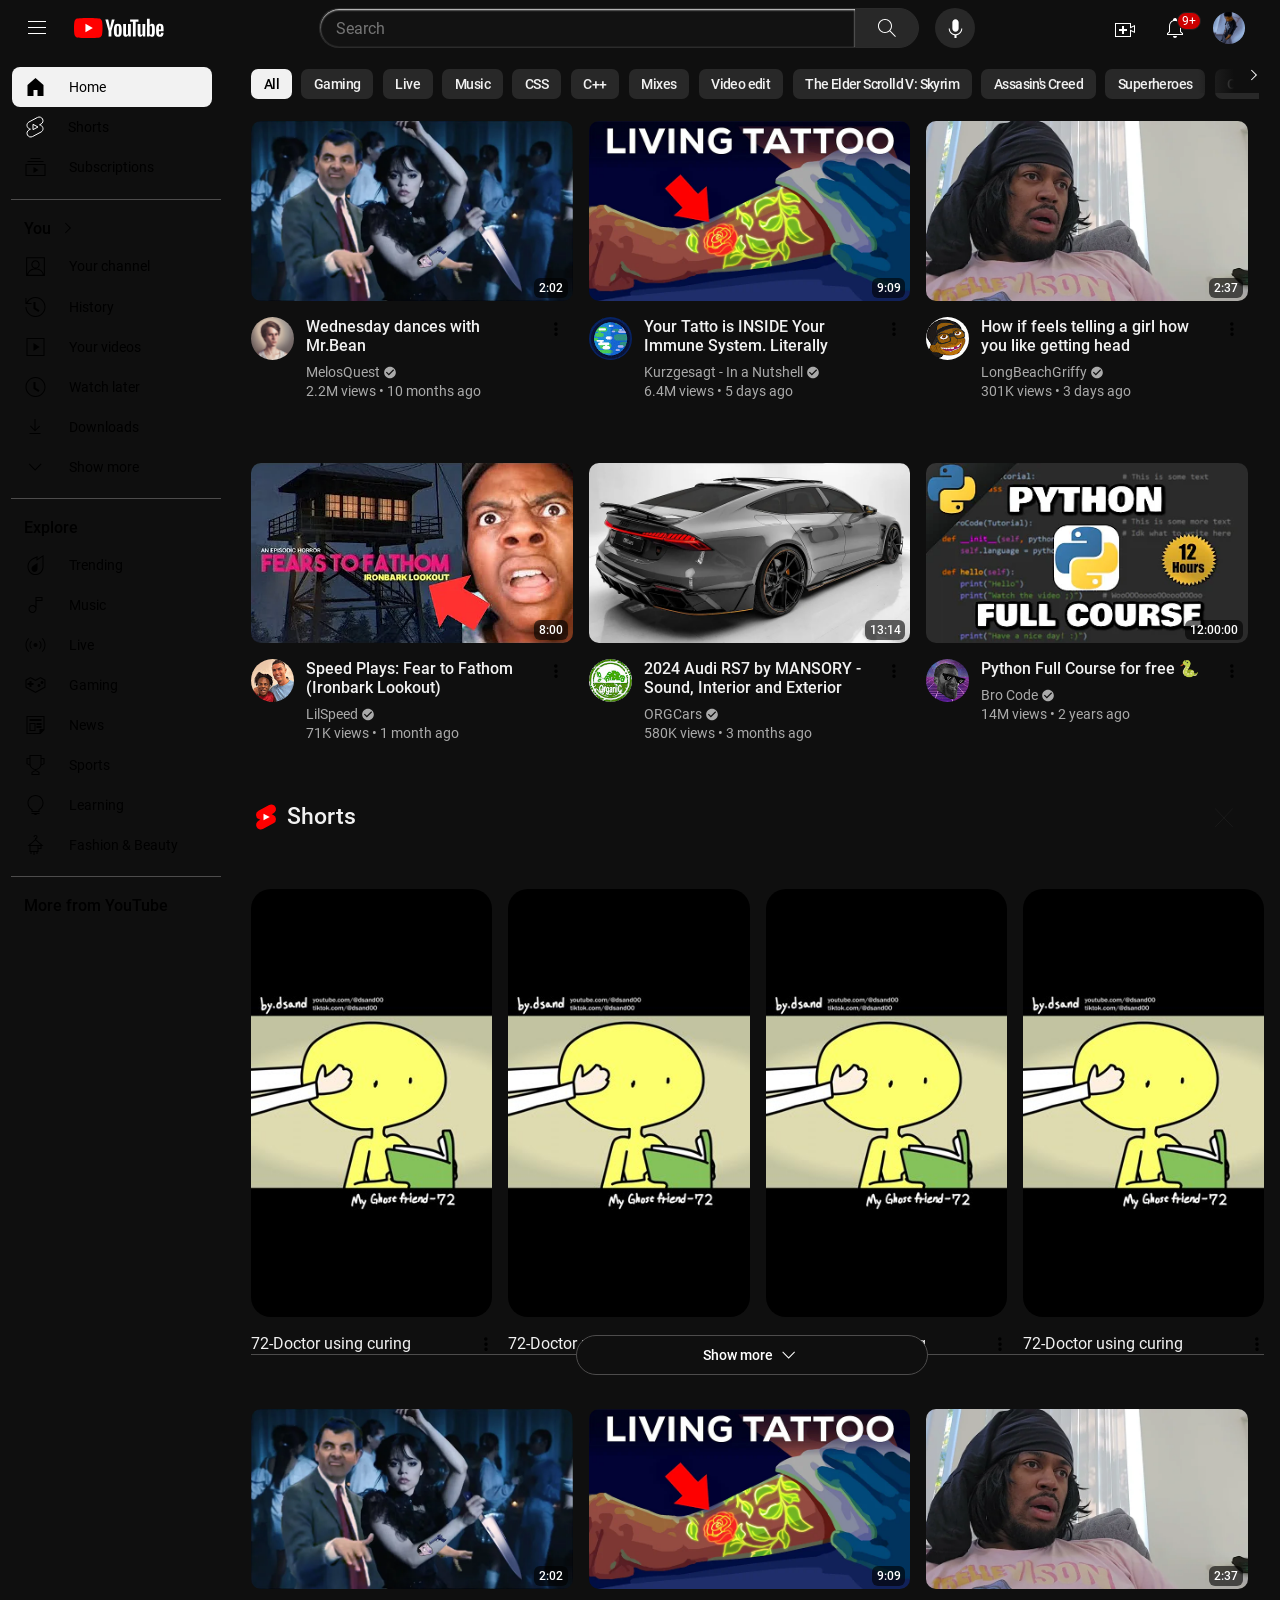
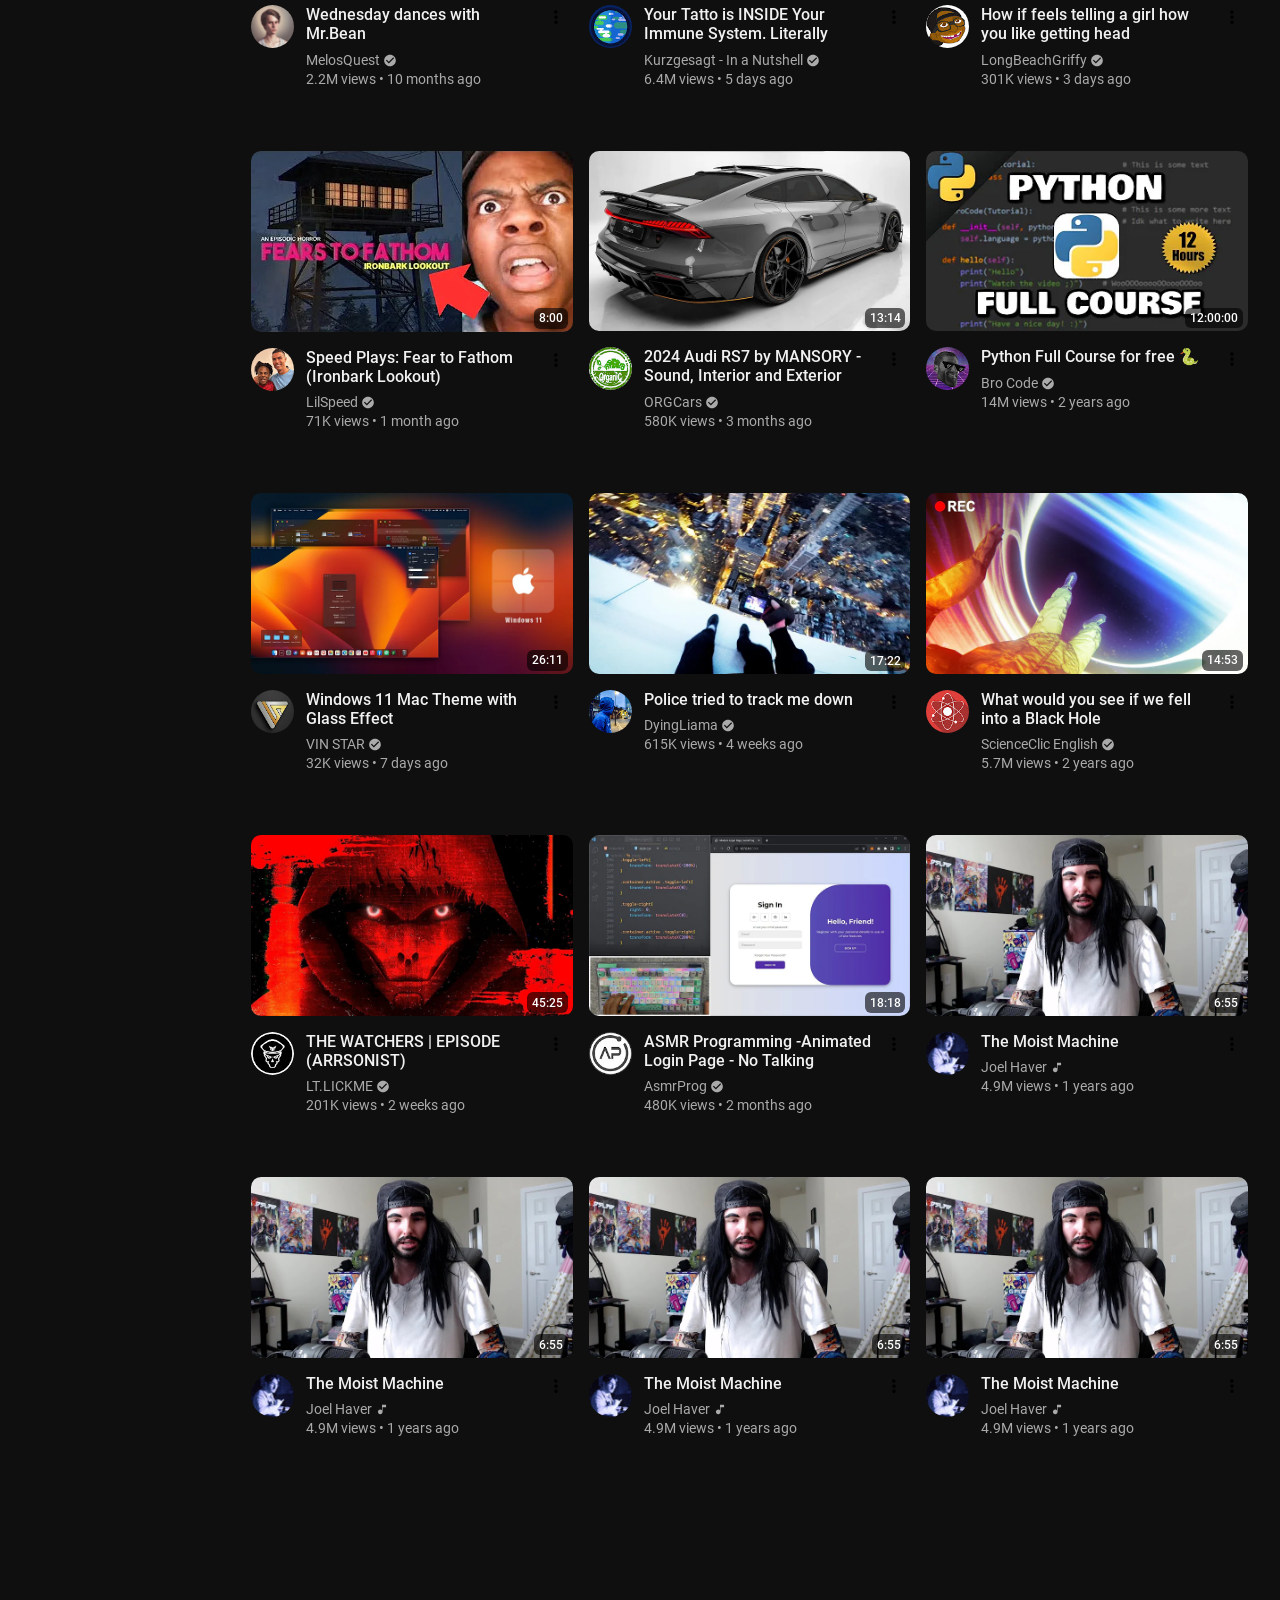
==== index.html @ 6d9edf87 "final commit" ====
<!DOCTYPE html>
<html lang="en">

<head>
    <meta charset="UTF-8">
    <link rel="shortcut icon" type="x-con" href="/images/favicon.ico">
    <meta name="viewport" content="width=device-width, initial-scale=1.0">
    <title>YouTube</title>
    <link rel="stylesheet" href="main.css">
    <link rel="stylesheet" href="https://cdnjs.cloudflare.com/ajax/libs/font-awesome/6.5.1/css/all.min.css"
        integrity="sha512-DTOQO9RWCH3ppGqcWaEA1BIZOC6xxalwEsw9c2QQeAIftl+Vegovlnee1c9QX4TctnWMn13TZye+giMm8e2LwA=="
        crossorigin="anonymous" referrerpolicy="no-referrer" />
</head>

<body>
  <div class="linee"></div>
    <main class="sticky">
        <nav>
            <div class="left">
                <div class="menu-bars" onclick="change();">
                    <svg xmlns="http://www.w3.org/2000/svg" height="24" viewBox="0 0 24 24" width="24" focusable="false"
                        style="pointer-events: none; display: block; width: 30px; ">
                        <path d="M21 6H3V5h18v1zm0 5H3v1h18v-1zm0 6H3v1h18v-1z"></path>
                    </svg>
                </div>
                <div class="logo" title="YouTube Home">
                    <svg xmlns="http://www.w3.org/2000/svg" class="external-icon" viewBox="0 0 90 20" focusable="false"
                        style="pointer-events: none; display: block; width: 90px; cursor: pointer;">
                        <svg viewBox="0 0 90 20" preserveAspectRatio="xMidYMid meet" xmlns="http://www.w3.org/2000/svg">
                            <g>
                                <path
                                    d="M27.9727 3.12324C27.6435 1.89323 26.6768 0.926623 25.4468 0.597366C23.2197 2.24288e-07 14.285 0 14.285 0C14.285 0 5.35042 2.24288e-07 3.12323 0.597366C1.89323 0.926623 0.926623 1.89323 0.597366 3.12324C2.24288e-07 5.35042 0 10 0 10C0 10 2.24288e-07 14.6496 0.597366 16.8768C0.926623 18.1068 1.89323 19.0734 3.12323 19.4026C5.35042 20 14.285 20 14.285 20C14.285 20 23.2197 20 25.4468 19.4026C26.6768 19.0734 27.6435 18.1068 27.9727 16.8768C28.5701 14.6496 28.5701 10 28.5701 10C28.5701 10 28.5677 5.35042 27.9727 3.12324Z"
                                    fill="#FF0000"></path>
                                <path d="M11.4253 14.2854L18.8477 10.0004L11.4253 5.71533V14.2854Z" fill="white"></path>
                            </g>
                            <g>
                                <g>
                                    <path
                                        d="M34.6024 13.0036L31.3945 1.41846H34.1932L35.3174 6.6701C35.6043 7.96361 35.8136 9.06662 35.95 9.97913H36.0323C36.1264 9.32532 36.3381 8.22937 36.665 6.68892L37.8291 1.41846H40.6278L37.3799 13.0036V18.561H34.6001V13.0036H34.6024Z">
                                    </path>
                                    <path
                                        d="M41.4697 18.1937C40.9053 17.8127 40.5031 17.22 40.2632 16.4157C40.0257 15.6114 39.9058 14.5437 39.9058 13.2078V11.3898C39.9058 10.0422 40.0422 8.95805 40.315 8.14196C40.5878 7.32588 41.0135 6.72851 41.592 6.35457C42.1706 5.98063 42.9302 5.79248 43.871 5.79248C44.7976 5.79248 45.5384 5.98298 46.0981 6.36398C46.6555 6.74497 47.0647 7.34234 47.3234 8.15137C47.5821 8.96275 47.7115 10.0422 47.7115 11.3898V13.2078C47.7115 14.5437 47.5845 15.6161 47.3329 16.4251C47.0812 17.2365 46.672 17.8292 46.1075 18.2031C45.5431 18.5771 44.7764 18.7652 43.8098 18.7652C42.8126 18.7675 42.0342 18.5747 41.4697 18.1937ZM44.6353 16.2323C44.7905 15.8231 44.8705 15.1575 44.8705 14.2309V10.3292C44.8705 9.43077 44.7929 8.77225 44.6353 8.35833C44.4777 7.94206 44.2026 7.7351 43.8074 7.7351C43.4265 7.7351 43.156 7.94206 43.0008 8.35833C42.8432 8.77461 42.7656 9.43077 42.7656 10.3292V14.2309C42.7656 15.1575 42.8408 15.8254 42.9914 16.2323C43.1419 16.6415 43.4123 16.8461 43.8074 16.8461C44.2026 16.8461 44.4777 16.6415 44.6353 16.2323Z">
                                    </path>
                                    <path
                                        d="M56.8154 18.5634H54.6094L54.3648 17.03H54.3037C53.7039 18.1871 52.8055 18.7656 51.6061 18.7656C50.7759 18.7656 50.1621 18.4928 49.767 17.9496C49.3719 17.4039 49.1743 16.5526 49.1743 15.3955V6.03751H51.9942V15.2308C51.9942 15.7906 52.0553 16.188 52.1776 16.4256C52.2999 16.6631 52.5045 16.783 52.7914 16.783C53.036 16.783 53.2712 16.7078 53.497 16.5573C53.7228 16.4067 53.8874 16.2162 53.9979 15.9858V6.03516H56.8154V18.5634Z">
                                    </path>
                                    <path
                                        d="M64.4755 3.68758H61.6768V18.5629H58.9181V3.68758H56.1194V1.42041H64.4755V3.68758Z">
                                    </path>
                                    <path
                                        d="M71.2768 18.5634H69.0708L68.8262 17.03H68.7651C68.1654 18.1871 67.267 18.7656 66.0675 18.7656C65.2373 18.7656 64.6235 18.4928 64.2284 17.9496C63.8333 17.4039 63.6357 16.5526 63.6357 15.3955V6.03751H66.4556V15.2308C66.4556 15.7906 66.5167 16.188 66.639 16.4256C66.7613 16.6631 66.9659 16.783 67.2529 16.783C67.4974 16.783 67.7326 16.7078 67.9584 16.5573C68.1842 16.4067 68.3488 16.2162 68.4593 15.9858V6.03516H71.2768V18.5634Z">
                                    </path>
                                    <path
                                        d="M80.609 8.0387C80.4373 7.24849 80.1621 6.67699 79.7812 6.32186C79.4002 5.96674 78.8757 5.79035 78.2078 5.79035C77.6904 5.79035 77.2059 5.93616 76.7567 6.23014C76.3075 6.52412 75.9594 6.90747 75.7148 7.38489H75.6937V0.785645H72.9773V18.5608H75.3056L75.5925 17.3755H75.6537C75.8724 17.7988 76.1993 18.1304 76.6344 18.3774C77.0695 18.622 77.554 18.7443 78.0855 18.7443C79.038 18.7443 79.7412 18.3045 80.1904 17.4272C80.6396 16.5476 80.8653 15.1765 80.8653 13.3092V11.3266C80.8653 9.92722 80.7783 8.82892 80.609 8.0387ZM78.0243 13.1492C78.0243 14.0617 77.9867 14.7767 77.9114 15.2941C77.8362 15.8115 77.7115 16.1808 77.5328 16.3971C77.3564 16.6158 77.1165 16.724 76.8178 16.724C76.585 16.724 76.371 16.6699 76.1734 16.5594C75.9759 16.4512 75.816 16.2866 75.6937 16.0702V8.96062C75.7877 8.6196 75.9524 8.34209 76.1852 8.12337C76.4157 7.90465 76.6697 7.79646 76.9401 7.79646C77.2271 7.79646 77.4481 7.90935 77.6034 8.13278C77.7609 8.35855 77.8691 8.73485 77.9303 9.26636C77.9914 9.79787 78.022 10.5528 78.022 11.5335V13.1492H78.0243Z">
                                    </path>
                                    <path
                                        d="M84.8657 13.8712C84.8657 14.6755 84.8892 15.2776 84.9363 15.6798C84.9833 16.0819 85.0821 16.3736 85.2326 16.5594C85.3831 16.7428 85.6136 16.8345 85.9264 16.8345C86.3474 16.8345 86.639 16.6699 86.7942 16.343C86.9518 16.0161 87.0365 15.4705 87.0506 14.7085L89.4824 14.8519C89.4965 14.9601 89.5035 15.1106 89.5035 15.3011C89.5035 16.4582 89.186 17.3237 88.5534 17.8952C87.9208 18.4667 87.0247 18.7536 85.8676 18.7536C84.4777 18.7536 83.504 18.3185 82.9466 17.446C82.3869 16.5735 82.1094 15.2259 82.1094 13.4008V11.2136C82.1094 9.33452 82.3987 7.96105 82.9772 7.09558C83.5558 6.2301 84.5459 5.79736 85.9499 5.79736C86.9165 5.79736 87.6597 5.97375 88.1771 6.32888C88.6945 6.684 89.059 7.23433 89.2707 7.98457C89.4824 8.7348 89.5882 9.76961 89.5882 11.0913V13.2362H84.8657V13.8712ZM85.2232 7.96811C85.0797 8.14449 84.9857 8.43377 84.9363 8.83593C84.8892 9.2381 84.8657 9.84722 84.8657 10.6657V11.5641H86.9283V10.6657C86.9283 9.86133 86.9001 9.25221 86.846 8.83593C86.7919 8.41966 86.6931 8.12803 86.5496 7.95635C86.4062 7.78702 86.1851 7.7 85.8864 7.7C85.5854 7.70235 85.3643 7.79172 85.2232 7.96811Z">
                                    </path>
                                </g>
                            </g>
                        </svg>
                    </svg>
                </div>
            </div>
            <div class="middle">
                <div class="search-container">
                    <button class="x-button x-button-two" onclick="erase();">&times;</button>
                    <input class="search-input" type="text" placeholder="Search" onkeyup="check();">
                    <div class="pop-svg">
                        <svg xmlns="http://www.w3.org/2000/svg" enable-background="new 0 0 24 24" height="24"
                            viewBox="0 0 24 24" width="24" focusable="false"
                            style="pointer-events: none; display: block; width: 20px; ">
                            <path
                                d="m20.87 20.17-5.59-5.59C16.35 13.35 17 11.75 17 10c0-3.87-3.13-7-7-7s-7 3.13-7 7 3.13 7 7 7c1.75 0 3.35-.65 4.58-1.71l5.59 5.59.7-.71zM10 16c-3.31 0-6-2.69-6-6s2.69-6 6-6 6 2.69 6 6-2.69 6-6 6z">
                            </path>
                        </svg>
                    </div>

                    <div class="search-icon">
                        <svg xmlns="http://www.w3.org/2000/svg" enable-background="new 0 0 24 24" height="24"
                            viewBox="0 0 24 24" width="24" focusable="false"
                            style="pointer-events: none; display: block; width: 30px; ">
                            <path
                                d="m20.87 20.17-5.59-5.59C16.35 13.35 17 11.75 17 10c0-3.87-3.13-7-7-7s-7 3.13-7 7 3.13 7 7 7c1.75 0 3.35-.65 4.58-1.71l5.59 5.59.7-.71zM10 16c-3.31 0-6-2.69-6-6s2.69-6 6-6 6 2.69 6 6-2.69 6-6 6z">
                            </path>
                        </svg>
                        <span>Search</span>
                    </div>
                </div>
                <div class="mic">
                    <svg xmlns="http://www.w3.org/2000/svg" viewBox="0 0 24 24" focusable="false"
                        style="pointer-events: none; display: block; width: 25px; ">
                        <path
                            d="M12 3c-1.66 0-3 1.37-3 3.07v5.86c0 1.7 1.34 3.07 3 3.07s3-1.37 3-3.07V6.07C15 4.37 13.66 3 12 3zm6.5 9h-1c0 3.03-2.47 5.5-5.5 5.5S6.5 15.03 6.5 12h-1c0 3.24 2.39 5.93 5.5 6.41V21h2v-2.59c3.11-.48 5.5-3.17 5.5-6.41z">
                        </path>
                    </svg>
                    <span>Search with your voice</span>
                </div>
            </div>
            <div class="right">
                <a class="right" href="#0">
                    <div class="camera" onclick="fillChange();">
                        <svg class="camera-svg" xmlns="http://www.w3.org/2000/svg" height="24"
                            style="pointer-events: none;  width: 30px; " viewBox="0 0 24 24" width="24"
                            focusable="false">
                            <path
                                d="M14 13h-3v3H9v-3H6v-2h3V8h2v3h3v2zm3-7H3v12h14v-6.39l4 1.83V8.56l-4 1.83V6m1-1v3.83L22 7v8l-4-1.83V19H2V5h16z">
                            </path>
                        </svg>
                        <div onclick="fillChange();" class="camera-two" style="  position: relative; margin-top: -1px;

                         fill: blue;"><svg xmlns="http://www.w3.org/2000/svg" viewBox="0 0 24 24" focusable="false"
                                style="pointer-events: none; display: block; width: 24px; transform: translateY(1px) translateX(1px);">
                                <path d="M18,8.83V5H2v14h16v-5.83L22,15V7L18,8.83z M14,13h-3v3H9v-3H6v-2h3V8h2v3h3V13z">
                                </path>
                            </svg>
                        </div>
                        <!-- TEMPORARY CAMERA STYLES -->
                        <div class="upload">
                            <div class="fs">
                                <div class="video-icon"><svg xmlns="http://www.w3.org/2000/svg"
                                        enable-background="new 0 0 24 24" height="24" viewBox="0 0 24 24" width="24"
                                        focusable="false"
                                        style="pointer-events: none; display: block; width: 100%; height: 100%;">
                                        <path d="m10 8 6 4-6 4V8zm11-5v18H3V3h18zm-1 1H4v16h16V4z"></path>
                                    </svg></div>
                                <p>Upload video</p>
                            </div>
                            <div class="fs">
                                <div class="video-icon"><svg xmlns="http://www.w3.org/2000/svg"
                                        enable-background="new 0 0 24 24" height="24" viewBox="0 0 24 24" width="24"
                                        focusable="false"
                                        style="pointer-events: none; display: block; width: 100%; height: 100%;">
                                        <g>
                                            <path
                                                d="M14 12c0 1.1-.9 2-2 2s-2-.9-2-2 .9-2 2-2 2 .9 2 2zM8.48 8.45l-.71-.7C6.68 8.83 6 10.34 6 12s.68 3.17 1.77 4.25l.71-.71C7.57 14.64 7 13.39 7 12s.57-2.64 1.48-3.55zm7.75-.7-.71.71c.91.9 1.48 2.15 1.48 3.54s-.57 2.64-1.48 3.55l.71.71C17.32 15.17 18 13.66 18 12s-.68-3.17-1.77-4.25zM5.65 5.63l-.7-.71C3.13 6.73 2 9.24 2 12s1.13 5.27 2.95 7.08l.71-.71C4.02 16.74 3 14.49 3 12s1.02-4.74 2.65-6.37zm13.4-.71-.71.71C19.98 7.26 21 9.51 21 12s-1.02 4.74-2.65 6.37l.71.71C20.87 17.27 22 14.76 22 12s-1.13-5.27-2.95-7.08z">
                                            </path>
                                        </g>
                                    </svg></div>
                                <p>Go live</p>
                            </div>
                        </div>
                        <!-- END -->
                        <span>Create</span>
                    </div>
                </a>
                <div class="notifications">
                    <svg xmlns="http://www.w3.org/2000/svg" enable-background="new 0 0 24 24" height="24"
                        viewBox="0 0 24 24" width="24" focusable="false"
                        style="pointer-events: none; display: block; width: 30px;">
                        <path
                            d="M10 20h4c0 1.1-.9 2-2 2s-2-.9-2-2zm10-2.65V19H4v-1.65l2-1.88v-5.15C6 7.4 7.56 5.1 10 4.34v-.38c0-1.42 1.49-2.5 2.99-1.76.65.32 1.01 1.03 1.01 1.76v.39c2.44.75 4 3.06 4 5.98v5.15l2 1.87zm-1 .42-2-1.88v-5.47c0-2.47-1.19-4.36-3.13-5.1-1.26-.53-2.64-.5-3.84.03C8.15 6.11 7 7.99 7 10.42v5.47l-2 1.88V18h14v-.23z">
                        </path>
                    </svg>
                    <p>9+</p>
                    <span>Notifications</span>
                </div>
                <div class="user">

                </div>
                </a>
            </div>
        </nav>
        <aside class="aside-two">
            <nav class="second-nav">
                <div class="left">
                    <div class="menu-bars" onclick="change()">
                        <svg xmlns="http://www.w3.org/2000/svg" height="24" viewBox="0 0 24 24" width="24"
                            focusable="false" style="pointer-events: none; display: block; width: 30px; ">
                            <path d="M21 6H3V5h18v1zm0 5H3v1h18v-1zm0 6H3v1h18v-1z"></path>
                        </svg>
                    </div>
                    <div class="logo" title="YouTube Home">
                        <svg xmlns="http://www.w3.org/2000/svg" class="external-icon" viewBox="0 0 90 20"
                            focusable="false"
                            style="pointer-events: none; display: block; width: 90px; cursor: pointer;">
                            <svg viewBox="0 0 90 20" preserveAspectRatio="xMidYMid meet"
                                xmlns="http://www.w3.org/2000/svg">
                                <g>
                                    <path
                                        d="M27.9727 3.12324C27.6435 1.89323 26.6768 0.926623 25.4468 0.597366C23.2197 2.24288e-07 14.285 0 14.285 0C14.285 0 5.35042 2.24288e-07 3.12323 0.597366C1.89323 0.926623 0.926623 1.89323 0.597366 3.12324C2.24288e-07 5.35042 0 10 0 10C0 10 2.24288e-07 14.6496 0.597366 16.8768C0.926623 18.1068 1.89323 19.0734 3.12323 19.4026C5.35042 20 14.285 20 14.285 20C14.285 20 23.2197 20 25.4468 19.4026C26.6768 19.0734 27.6435 18.1068 27.9727 16.8768C28.5701 14.6496 28.5701 10 28.5701 10C28.5701 10 28.5677 5.35042 27.9727 3.12324Z"
                                        fill="#FF0000"></path>
                                    <path d="M11.4253 14.2854L18.8477 10.0004L11.4253 5.71533V14.2854Z" fill="white">
                                    </path>
                                </g>
                                <g>
                                    <g>
                                        <path
                                            d="M34.6024 13.0036L31.3945 1.41846H34.1932L35.3174 6.6701C35.6043 7.96361 35.8136 9.06662 35.95 9.97913H36.0323C36.1264 9.32532 36.3381 8.22937 36.665 6.68892L37.8291 1.41846H40.6278L37.3799 13.0036V18.561H34.6001V13.0036H34.6024Z">
                                        </path>
                                        <path
                                            d="M41.4697 18.1937C40.9053 17.8127 40.5031 17.22 40.2632 16.4157C40.0257 15.6114 39.9058 14.5437 39.9058 13.2078V11.3898C39.9058 10.0422 40.0422 8.95805 40.315 8.14196C40.5878 7.32588 41.0135 6.72851 41.592 6.35457C42.1706 5.98063 42.9302 5.79248 43.871 5.79248C44.7976 5.79248 45.5384 5.98298 46.0981 6.36398C46.6555 6.74497 47.0647 7.34234 47.3234 8.15137C47.5821 8.96275 47.7115 10.0422 47.7115 11.3898V13.2078C47.7115 14.5437 47.5845 15.6161 47.3329 16.4251C47.0812 17.2365 46.672 17.8292 46.1075 18.2031C45.5431 18.5771 44.7764 18.7652 43.8098 18.7652C42.8126 18.7675 42.0342 18.5747 41.4697 18.1937ZM44.6353 16.2323C44.7905 15.8231 44.8705 15.1575 44.8705 14.2309V10.3292C44.8705 9.43077 44.7929 8.77225 44.6353 8.35833C44.4777 7.94206 44.2026 7.7351 43.8074 7.7351C43.4265 7.7351 43.156 7.94206 43.0008 8.35833C42.8432 8.77461 42.7656 9.43077 42.7656 10.3292V14.2309C42.7656 15.1575 42.8408 15.8254 42.9914 16.2323C43.1419 16.6415 43.4123 16.8461 43.8074 16.8461C44.2026 16.8461 44.4777 16.6415 44.6353 16.2323Z">
                                        </path>
                                        <path
                                            d="M56.8154 18.5634H54.6094L54.3648 17.03H54.3037C53.7039 18.1871 52.8055 18.7656 51.6061 18.7656C50.7759 18.7656 50.1621 18.4928 49.767 17.9496C49.3719 17.4039 49.1743 16.5526 49.1743 15.3955V6.03751H51.9942V15.2308C51.9942 15.7906 52.0553 16.188 52.1776 16.4256C52.2999 16.6631 52.5045 16.783 52.7914 16.783C53.036 16.783 53.2712 16.7078 53.497 16.5573C53.7228 16.4067 53.8874 16.2162 53.9979 15.9858V6.03516H56.8154V18.5634Z">
                                        </path>
                                        <path
                                            d="M64.4755 3.68758H61.6768V18.5629H58.9181V3.68758H56.1194V1.42041H64.4755V3.68758Z">
                                        </path>
                                        <path
                                            d="M71.2768 18.5634H69.0708L68.8262 17.03H68.7651C68.1654 18.1871 67.267 18.7656 66.0675 18.7656C65.2373 18.7656 64.6235 18.4928 64.2284 17.9496C63.8333 17.4039 63.6357 16.5526 63.6357 15.3955V6.03751H66.4556V15.2308C66.4556 15.7906 66.5167 16.188 66.639 16.4256C66.7613 16.6631 66.9659 16.783 67.2529 16.783C67.4974 16.783 67.7326 16.7078 67.9584 16.5573C68.1842 16.4067 68.3488 16.2162 68.4593 15.9858V6.03516H71.2768V18.5634Z">
                                        </path>
                                        <path
                                            d="M80.609 8.0387C80.4373 7.24849 80.1621 6.67699 79.7812 6.32186C79.4002 5.96674 78.8757 5.79035 78.2078 5.79035C77.6904 5.79035 77.2059 5.93616 76.7567 6.23014C76.3075 6.52412 75.9594 6.90747 75.7148 7.38489H75.6937V0.785645H72.9773V18.5608H75.3056L75.5925 17.3755H75.6537C75.8724 17.7988 76.1993 18.1304 76.6344 18.3774C77.0695 18.622 77.554 18.7443 78.0855 18.7443C79.038 18.7443 79.7412 18.3045 80.1904 17.4272C80.6396 16.5476 80.8653 15.1765 80.8653 13.3092V11.3266C80.8653 9.92722 80.7783 8.82892 80.609 8.0387ZM78.0243 13.1492C78.0243 14.0617 77.9867 14.7767 77.9114 15.2941C77.8362 15.8115 77.7115 16.1808 77.5328 16.3971C77.3564 16.6158 77.1165 16.724 76.8178 16.724C76.585 16.724 76.371 16.6699 76.1734 16.5594C75.9759 16.4512 75.816 16.2866 75.6937 16.0702V8.96062C75.7877 8.6196 75.9524 8.34209 76.1852 8.12337C76.4157 7.90465 76.6697 7.79646 76.9401 7.79646C77.2271 7.79646 77.4481 7.90935 77.6034 8.13278C77.7609 8.35855 77.8691 8.73485 77.9303 9.26636C77.9914 9.79787 78.022 10.5528 78.022 11.5335V13.1492H78.0243Z">
                                        </path>
                                        <path
                                            d="M84.8657 13.8712C84.8657 14.6755 84.8892 15.2776 84.9363 15.6798C84.9833 16.0819 85.0821 16.3736 85.2326 16.5594C85.3831 16.7428 85.6136 16.8345 85.9264 16.8345C86.3474 16.8345 86.639 16.6699 86.7942 16.343C86.9518 16.0161 87.0365 15.4705 87.0506 14.7085L89.4824 14.8519C89.4965 14.9601 89.5035 15.1106 89.5035 15.3011C89.5035 16.4582 89.186 17.3237 88.5534 17.8952C87.9208 18.4667 87.0247 18.7536 85.8676 18.7536C84.4777 18.7536 83.504 18.3185 82.9466 17.446C82.3869 16.5735 82.1094 15.2259 82.1094 13.4008V11.2136C82.1094 9.33452 82.3987 7.96105 82.9772 7.09558C83.5558 6.2301 84.5459 5.79736 85.9499 5.79736C86.9165 5.79736 87.6597 5.97375 88.1771 6.32888C88.6945 6.684 89.059 7.23433 89.2707 7.98457C89.4824 8.7348 89.5882 9.76961 89.5882 11.0913V13.2362H84.8657V13.8712ZM85.2232 7.96811C85.0797 8.14449 84.9857 8.43377 84.9363 8.83593C84.8892 9.2381 84.8657 9.84722 84.8657 10.6657V11.5641H86.9283V10.6657C86.9283 9.86133 86.9001 9.25221 86.846 8.83593C86.7919 8.41966 86.6931 8.12803 86.5496 7.95635C86.4062 7.78702 86.1851 7.7 85.8864 7.7C85.5854 7.70235 85.3643 7.79172 85.2232 7.96811Z">
                                        </path>
                                    </g>
                                </g>
                            </svg>
                        </svg>
                    </div>
                </div>
            </nav>


            <section class="sidebar">
                <div class="list">
                    <div class="items  active" title="Home">
                        <svg xmlns="http://www.w3.org/2000/svg" enable-background="new 0 0 24 24" height="24"
                            viewBox="0 0 24 24" width="24" focusable="false"   style="width: 25px;">
                            <g>
                                <path d="M4 21V10.08l8-6.96 8 6.96V21h-6v-6h-4v6H4z"></path>
                            </g>
                        </svg>
                        <p class="act">Home</p>
                    </div>
                    <div class="items" title="Shorts">
                        <svg xmlns="http://www.w3.org/2000/svg" viewBox="0 0 24 24"  fill="transparent" stroke="white" focusable="false" style="pointer-events: none; display: block; width: 24px; height: 100%;"><path d="m17.77 10.32-1.2-.5L18 9.06c1.84-.96 2.53-3.23 1.56-5.06s-3.24-2.53-5.07-1.56L6 6.94c-1.29.68-2.07 2.04-2 3.49.07 1.42.93 2.67 2.22 3.25.03.01 1.2.5 1.2.5L6 14.93c-1.83.97-2.53 3.24-1.56 5.07.97 1.83 3.24 2.53 5.07 1.56l8.5-4.5c1.29-.68 2.06-2.04 1.99-3.49-.07-1.42-.94-2.68-2.23-3.25zM10 14.65v-5.3L15 12l-5 2.65z"></path></svg>
                        <p>Shorts</p>
                    </div>
                    <div class="items" title="Subscriptions">
                        <svg xmlns="http://www.w3.org/2000/svg" enable-background="new 0 0 24 24" height="24"
                            viewBox="0 0 24 24" width="24" focusable="false" style="width: 25px;">
                            <path d="M10 18v-6l5 3-5 3zm7-15H7v1h10V3zm3 3H4v1h16V6zm2 3H2v12h20V9zM3 10h18v10H3V10z">
                            </path>
                        </svg>
                        <p>Subscriptions</p>
                    </div>
                    <div class="line"></div>

                    <div class="items" title="You">
                        <h6 class="headerr">You</h6>
                        <svg xmlns="http://www.w3.org/2000/svg" height="16" viewBox="0 0 16 16" width="16"
                            focusable="false" style="height: 16px;  margin-left: -.6rem;">
                            <path d="M4.97 12.65 9.62 8 4.97 3.35l.71-.71L11.03 8l-5.35 5.35-.71-.7z"></path>
                        </svg>
                    </div>
                    <div class="items" title="Your channel">
                        <svg xmlns="http://www.w3.org/2000/svg" viewBox="0 0 24 24" focusable="false"
                            style="width: 25px;">
                            <path
                                d="M3,3v18h18V3H3z M4.99,20c0.39-2.62,2.38-5.1,7.01-5.1s6.62,2.48,7.01,5.1H4.99z M9,10c0-1.65,1.35-3,3-3s3,1.35,3,3 c0,1.65-1.35,3-3,3S9,11.65,9,10z M12.72,13.93C14.58,13.59,16,11.96,16,10c0-2.21-1.79-4-4-4c-2.21,0-4,1.79-4,4 c0,1.96,1.42,3.59,3.28,3.93c-4.42,0.25-6.84,2.8-7.28,6V4h16v15.93C19.56,16.73,17.14,14.18,12.72,13.93z">
                            </path>
                        </svg>
                        <p>Your channel</p>
                    </div>
                    <div class="items" title="History">
                        <svg xmlns="http://www.w3.org/2000/svg" height="24" viewBox="0 0 24 24" width="24"
                            focusable="false" style="width: 25px;">
                            <g>
                                <path
                                    d="M14.97 16.95 10 13.87V7h2v5.76l4.03 2.49-1.06 1.7zM22 12c0 5.51-4.49 10-10 10S2 17.51 2 12h1c0 4.96 4.04 9 9 9s9-4.04 9-9-4.04-9-9-9C8.81 3 5.92 4.64 4.28 7.38c-.11.18-.22.37-.31.56L3.94 8H8v1H1.96V3h1v4.74c.04-.09.07-.17.11-.25.11-.22.23-.42.35-.63C5.22 3.86 8.51 2 12 2c5.51 0 10 4.49 10 10z">
                                </path>
                            </g>
                        </svg>
                        <p>History</p>
                    </div>
                    <div class="items" title="Your videos">
                        <svg xmlns="http://www.w3.org/2000/svg" enable-background="new 0 0 24 24" height="24"
                            viewBox="0 0 24 24" width="24" focusable="false" style="width: 25px;">
                            <path d="m10 8 6 4-6 4V8zm11-5v18H3V3h18zm-1 1H4v16h16V4z"></path>
                        </svg>
                        <p>Your videos</p>
                    </div>
                    <div class="items" title="watch later">
                        <svg xmlns="http://www.w3.org/2000/svg" height="24" viewBox="0 0 24 24" width="24"
                            focusable="false" style="width: 25px;">
                            <path
                                d="M14.97 16.95 10 13.87V7h2v5.76l4.03 2.49-1.06 1.7zM12 3c-4.96 0-9 4.04-9 9s4.04 9 9 9 9-4.04 9-9-4.04-9-9-9m0-1c5.52 0 10 4.48 10 10s-4.48 10-10 10S2 17.52 2 12 6.48 2 12 2z">
                            </path>
                        </svg>
                        <p>Watch later</p>
                    </div>
                    <div class="items" title="Downloads">
                        <svg xmlns="http://www.w3.org/2000/svg" height="24" viewBox="0 0 24 24" width="24"
                            focusable="false" style="width: 25px;">
                            <path d="M17 18v1H6v-1h11zm-.5-6.6-.7-.7-3.8 3.7V4h-1v10.4l-3.8-3.8-.7.7 5 5 5-4.9z">
                            </path>
                        </svg>
                        <p>Downloads</p>
                    </div>
                    <div class="items" title="Show more">
                        <svg xmlns="http://www.w3.org/2000/svg" height="24" viewBox="0 0 24 24" width="24"
                            focusable="false" style="width: 25px;">
                            <path d="m18 9.28-6.35 6.35-6.37-6.35.72-.71 5.64 5.65 5.65-5.65z"></path>
                        </svg>
                        <p>Show more</p>
                    </div>
                    <div class="line"></div>
                    <div class="items exc">
                        <h6 class="headerr">Explore</h6>
                    </div>
                    <div class="items" title="Trending">
                        <svg xmlns="http://www.w3.org/2000/svg" enable-background="new 0 0 24 24" height="24"
                            viewBox="0 0 24 24" width="24" focusable="false" style="width: 25px;">
                            <path
                                d="M19 3.87v9.77C19 17.7 15.86 21 12 21s-7-3.3-7-7.37v-.13c0-1.06.22-2.13.62-3.09.5-1.19 1.29-2.21 2.27-2.97.85-.66 1.83-1.14 2.87-1.65.39-.19.77-.38 1.15-.58.36-.19.72-.38 1.08-.56v3.22l1.55-1.04L19 3.87M20 2l-6 4V3c-.85.44-1.7.88-2.55 1.33-1.41.74-2.9 1.34-4.17 2.32-1.13.87-2.02 2.05-2.58 3.37-.46 1.09-.7 2.29-.7 3.48v.14C4 18.26 7.58 22 12 22s8-3.74 8-8.36V2zM9.45 12.89 14 10v5.7c0 1.82-1.34 3.3-3 3.3s-3-1.47-3-3.3c0-1.19.58-2.23 1.45-2.81z">
                            </path>
                        </svg>
                        <p>Trending</p>
                    </div>
                    <div class="items" title="Music">
                        <svg xmlns="http://www.w3.org/2000/svg" enable-background="new 0 0 24 24" height="24"
                            viewBox="0 0 24 24" width="24" focusable="false" style="width: 25px;">
                            <path
                                d="M12 4v9.38c-.73-.84-1.8-1.38-3-1.38-2.21 0-4 1.79-4 4s1.79 4 4 4 4-1.79 4-4V8h6V4h-7zM9 19c-1.66 0-3-1.34-3-3s1.34-3 3-3 3 1.34 3 3-1.34 3-3 3zm9-12h-5V5h5v2z">
                            </path>
                        </svg>
                        <p>Music</p>
                    </div>
                    <div class="items" title="Live">

                        <svg xmlns="http://www.w3.org/2000/svg" enable-background="new 0 0 24 24" height="24"
                            viewBox="0 0 24 24" width="24" focusable="false" style="width: 25px;">
                            <g>
                                <path
                                    d="M14 12c0 1.1-.9 2-2 2s-2-.9-2-2 .9-2 2-2 2 .9 2 2zM8.48 8.45l-.71-.7C6.68 8.83 6 10.34 6 12s.68 3.17 1.77 4.25l.71-.71C7.57 14.64 7 13.39 7 12s.57-2.64 1.48-3.55zm7.75-.7-.71.71c.91.9 1.48 2.15 1.48 3.54s-.57 2.64-1.48 3.55l.71.71C17.32 15.17 18 13.66 18 12s-.68-3.17-1.77-4.25zM5.65 5.63l-.7-.71C3.13 6.73 2 9.24 2 12s1.13 5.27 2.95 7.08l.71-.71C4.02 16.74 3 14.49 3 12s1.02-4.74 2.65-6.37zm13.4-.71-.71.71C19.98 7.26 21 9.51 21 12s-1.02 4.74-2.65 6.37l.71.71C20.87 17.27 22 14.76 22 12s-1.13-5.27-2.95-7.08z">
                                </path>
                            </g>
                        </svg>
                        <p>Live</p>
                    </div>
                    <div class="items" title="Gaming">
                        <svg xmlns="http://www.w3.org/2000/svg" enable-background="new 0 0 24 24" height="24"
                            viewBox="0 0 24 24" width="24" focusable="false" style="width: 25px;">
                            <path
                                d="M10 12H8v2H6v-2H4v-2h2V8h2v2h2v2zm7 .5c0-.83-.67-1.5-1.5-1.5s-1.5.67-1.5 1.5.67 1.5 1.5 1.5 1.5-.67 1.5-1.5zm3-3c0-.83-.67-1.5-1.5-1.5S17 8.67 17 9.5s.67 1.5 1.5 1.5 1.5-.67 1.5-1.5zm-3.03-4.35-4.5 2.53-.49.27-.49-.27-4.5-2.53L3 7.39v6.43l8.98 5.04 8.98-5.04V7.39l-3.99-2.24m0-1.15 4.99 2.8v7.6L11.98 20 2 14.4V6.8L6.99 4l4.99 2.8L16.97 4z">
                            </path>
                        </svg>
                        <p>Gaming</p>
                    </div>
                    <div class="items" title="News">
                        <svg xmlns="http://www.w3.org/2000/svg" enable-background="new 0 0 24 24" height="24"
                            viewBox="0 0 24 24" width="24" focusable="false" style="width: 25px;">
                            <path
                                d="M11 11v6H7v-6h4m1-1H6v8h6v-8zM3 3.03V21h14l4-4V3.03M20 4v11.99l-.01.01H16v3.99l-.01.01H4V4h16zm-2 4H6V6h12v2zm0 7h-5v-2h5v2zm0-3h-5v-2h5v2z">
                            </path>
                        </svg>
                        <p>News</p>
                    </div>
                    <div class="items" title="Sports">
                        <svg xmlns="http://www.w3.org/2000/svg" height="24" viewBox="0 0 24 24" width="24"
                            focusable="false" style="width: 25px;">
                            <path
                                d="M18 5V2H6v3H3v6l3.23 1.61c.7 2.5 2.97 4.34 5.69 4.38L8 19v3h8v-3l-3.92-2.01c2.72-.04 4.99-1.88 5.69-4.38L21 11V5h-3zM6 11.38l-2-1V6h2v5.38zM15 21H9v-1.39l3-1.54 3 1.54V21zm2-10c0 2.76-2.24 5-5 5s-5-2.24-5-5V3h10v8zm3-.62-2 1V6h2v4.38z">
                            </path>
                        </svg>
                        <p>Sports</p>
                    </div>
                    <div class="items" title="Learning">
                        <svg xmlns="http://www.w3.org/2000/svg" enable-background="new 0 0 24 24" height="24"
                            viewBox="0 0 24 24" width="24" focusable="false" style="width: 25px;">
                            <path
                                d="M16 21h-2.28c-.35.6-.98 1-1.72 1s-1.38-.4-1.72-1H8v-1h8v1zm4-11c0 2.96-1.61 5.54-4 6.92V19H8v-2.08C5.61 15.54 4 12.96 4 10c0-4.42 3.58-8 8-8s8 3.58 8 8zm-5 8v-1.66l.5-.29C17.66 14.8 19 12.48 19 10c0-3.86-3.14-7-7-7s-7 3.14-7 7c0 2.48 1.34 4.8 3.5 6.06l.5.28V18h6z">
                            </path>
                        </svg>
                        <p>Learning</p>
                    </div>
                    <div class="items" title="Fashion & Beauty">
                        <svg xmlns="http://www.w3.org/2000/svg" height="24" viewBox="0 0 24 24" width="24"
                            focusable="false" style="width: 25px;">
                            <path
                                d="M12.5 6.44v-.5C13.36 5.71 14 4.93 14 4c0-1.1-.9-2-2-2s-2 .9-2 2h1c0-.55.45-1 1-1s1 .45 1 1-.45 1-1 1h-.5v1.44L4 13h2v6h1v2h1v-2h2v3h1v-3h2v2h1v-2h1v-3h3v-3h2l-7.5-6.56zM6.66 12 12 7.33 17.34 12H6.66zM14 18H7v-5h7v5zm1-3v-2h2v2h-2z">
                            </path>
                        </svg>
                        <p>Fashion & Beauty</p>
                    </div>
                    <div class="line"></div>
                    <div class="items exc">
                        <h6 class="headerr">
                            More from YouTube
                        </h6>
                    </div>

                    <div class="items" title="YouTube Premium">
                        <svg xmlns="http://www.w3.org/2000/svg" viewBox="0 0 24 24" focusable="false"
                            style="pointer-events: none; display: block; width: 25px; height: 100%;">
                            <defs>
                                <radialGradient cx="5.4%" cy="7.11%" r="107.93%" fx="5.4%" fy="7.11%"
                                    gradientTransform="matrix(.70653 0 0 1 .016 0)">
                                    <stop offset="0%" stop-color="#FFF"></stop>
                                    <stop offset="100%" stop-color="#FFF" stop-opacity="0"></stop>
                                </radialGradient>
                            </defs>
                            <g fill="none" fill-rule="evenodd">
                                <path d="M1 1h21.77v22H1z"></path>
                                <g fill-rule="nonzero">
                                    <path fill="#F00"
                                        d="M22.54 7.6s-.2-1.5-.86-2.17c-.83-.87-1.75-.88-2.18-.93-3.04-.22-7.6-.2-7.6-.2s-4.56-.02-7.6.2c-.43.05-1.35.06-2.18.93-.65.67-.86 2.18-.86 2.18S1.04 9.4 1 11.18v1.66c.04 1.78.26 3.55.26 3.55s.2 1.5.86 2.18c.83.87 1.9.84 2.4.94 1.7.15 7.2.2 7.38.2 0 0 4.57 0 7.6-.22.43-.05 1.35-.06 2.18-.93.65-.67.86-2.18.86-2.18s.22-1.77.24-3.55v-1.66c-.02-1.78-.24-3.55-.24-3.55z">
                                    </path>
                                    <path fill="#FAFAFA" d="M9.68 8.9v6.18l5.84-3.1"></path>
                                    <path fill="#000" fill-opacity=".12" d="M9.68 8.88l5.13 3.48.73-.38"></path>
                                    <path fill="#FFF" fill-opacity=".2"
                                        d="M22.54 7.6s-.2-1.5-.86-2.17c-.83-.87-1.75-.88-2.18-.93-3.04-.22-7.6-.2-7.6-.2s-4.56-.02-7.6.2c-.43.05-1.35.06-2.18.93-.65.67-.86 2.18-.86 2.18S1.04 9.4 1 11.18v.1c.04-1.76.26-3.54.26-3.54s.2-1.5.86-2.17c.83-.88 1.75-.88 2.18-.93 3.04-.22 7.6-.2 7.6-.2s4.56-.02 7.6.2c.43.05 1.35.05 2.18.93.65.66.86 2.17.86 2.17s.22 1.78.23 3.55v-.1c0-1.8-.23-3.56-.23-3.56z">
                                    </path>
                                    <path fill="#3E2723" fill-opacity=".2"
                                        d="M22.54 16.4s-.2 1.5-.86 2.17c-.83.87-1.75.88-2.18.93-3.04.22-7.6.2-7.6.2s-4.56.02-7.6-.2c-.43-.05-1.35-.06-2.18-.93-.65-.67-.86-2.18-.86-2.18s-.22-1.8-.26-3.57v-.1c.04 1.76.26 3.54.26 3.54s.2 1.5.86 2.17c.83.88 1.75.88 2.18.93 3.04.22 7.6.2 7.6.2s4.56.02 7.6-.2c.43-.05 1.35-.05 2.18-.93.65-.66.86-2.17.86-2.17s.22-1.78.23-3.55v.1c0 1.8-.23 3.56-.23 3.56z">
                                    </path>
                                    <path fill="#FFF" fill-opacity=".2" d="M9.68 15.08v.1l5.84-3.08v-.12"></path>
                                    <path fill="#3E2723" fill-opacity=".2" d="M9.68 8.9v-.13l5.84 3.1v.1"></path>
                                    <path fill="url(#youtube_round__a)" fill-opacity=".1"
                                        d="M21.54 3.4s-.2-1.5-.86-2.18C19.85.35 18.93.35 18.5.3 15.46.07 10.9.1 10.9.1S6.34.07 3.3.3c-.43.05-1.35.05-2.18.92C.47 1.9.26 3.4.26 3.4S.04 5.17 0 6.95V8.6c.04 1.8.26 3.56.26 3.56s.2 1.52.86 2.18c.83.87 1.9.85 2.4.94 1.7.16 7.2.2 7.38.2 0 0 4.57 0 7.6-.2.43-.06 1.35-.07 2.18-.94.65-.66.86-2.18.86-2.18s.22-1.77.24-3.55V6.97c-.02-1.78-.24-3.55-.24-3.55z"
                                        transform="translate(1 4.208)"></path>
                                </g>
                            </g>
                        </svg>
                        <p>YouTube Premium</p>
                    </div>
                    <div class="items" title="YouTube Studio">
                        <svg xmlns="http://www.w3.org/2000/svg" viewBox="0 0 24 24" focusable="false"
                            style="width: 25px;">
                            <path fill="red"
                                d="M11.13 1.21c.48-.28 1.26-.28 1.74 0l8.01 4.64c.48.28.87.97.87 1.53v9.24c0 .56-.39 1.25-.87 1.53l-8.01 4.64c-.48.28-1.26.28-1.74 0l-8.01-4.64c-.48-.28-.87-.97-.87-1.53V7.38c0-.56.39-1.25.87-1.53l8.01-4.64z">
                            </path>
                            <path fill="#fff"
                                d="m12.71 18.98 4.9-2.83c.41-.24.64-.77.64-1.24V9.24c0-.47-.23-1-.64-1.24l-4.9-2.82c-.41-.23-1.02-.23-1.42 0L6.39 8c-.4.23-.64.77-.64 1.24v5.67c0 .47.24 1 .64 1.24l4.9 2.83c.2.12.46.18.71.18.26-.01.51-.07.71-.18z">
                            </path>
                            <path fill="red"
                                d="m12.32 5.73 4.89 2.83c.16.09.41.31.41.67v5.67c0 .37-.25.54-.41.64l-4.89 2.83c-.16.09-.48.09-.64 0l-4.89-2.83c-.16-.09-.41-.34-.41-.64V9.24c.02-.37.25-.58.41-.68l4.89-2.83c.08-.05.2-.07.32-.07s.24.02.32.07z">
                            </path>
                            <path fill="#fff" d="M9.88 15.25 15.5 12 9.88 8.75z"></path>
                        </svg>
                        <p>YouTube Studio</p>
                    </div>

                    <div class="items" title="YouTube TV">
                        <svg xmlns="http://www.w3.org/2000/svg" viewBox="0 0 24 24" focusable="false"
                            style="pointer-events: none; display: block; width: 25px; height: 100%;">
                            <path fill="#FF0000"
                                d="M6,18h12v1H6V18z M22,6.2v9.6c0,0.66-0.54,1.2-1.2,1.2H3.2C2.54,17,2,16.46,2,15.8V6.2C2,5.54,2.54,5,3.2,5 h17.6C21.46,5,22,5.54,22,6.2z">
                            </path>
                            <polygon fill="#FFFFFF" points="15,11 10,8.35 10,13.65 "></polygon>
                        </svg>
                        <p>YouTube TV</p>
                    </div>
                    <div class="items" title="YouTube Music">
                        <svg xmlns="http://www.w3.org/2000/svg" viewBox="0 0 24 24" focusable="false"
                            style="pointer-events: none; display: block; width: 25px; height: 100%;">
                            <circle fill="#FF0000" cx="12" cy="12" r="10"></circle>
                            <polygon fill="#FFFFFF" points="10,14.65 10,9.35 15,12 "></polygon>
                            <path fill="#FFFFFF"
                                d="M12,7c2.76,0,5,2.24,5,5s-2.24,5-5,5s-5-2.24-5-5S9.24,7,12,7 M12,6c-3.31,0-6,2.69-6,6s2.69,6,6,6s6-2.69,6-6 S15.31,6,12,6L12,6z">
                            </path>
                        </svg>
                        <p>YouTube Music</p>
                    </div>
                    <div class="items" title="YouTube Kids">
                        <svg xmlns="http://www.w3.org/2000/svg" viewBox="0 0 24 24" focusable="false"
                            style="width: 25px;">
                            <path fill="#FF0000"
                                d="M21.39,13.19c0-0.08,0-0.15,0-0.22c-0.01-0.86-0.5-5-0.78-5.74c-0.32-0.85-0.76-1.5-1.31-1.91 c-0.9-0.67-1.66-0.82-2.6-0.84l-0.02,0c-0.4,0-3.01,0.32-5.2,0.62C9.28,5.4,6.53,5.8,5.88,6.04c-0.9,0.33-1.62,0.77-2.19,1.33 c-1.05,1.04-1.18,2.11-1.04,3.51c0.1,1.09,0.69,5.37,1.02,6.35c0.45,1.32,1.33,2.12,2.47,2.24c0.28,0.03,0.55,0.05,0.82,0.05 c1,0,1.8-0.21,2.72-0.46c1.45-0.39,3.25-0.87,6.97-0.87l0.09,0h0.02c0.91,0,3.14-0.2,4.16-2.07C21.44,15.12,21.41,13.91,21.39,13.19 z">
                            </path>
                            <path fill="#000"
                                d="M21.99,13.26c0-0.08,0-0.16-0.01-0.24c-0.01-0.92-0.54-5.32-0.83-6.11c-0.34-0.91-0.81-1.59-1.4-2.03 C18.81,4.17,17.99,4.02,17,4l-0.02,0c-0.43,0-3.21,0.34-5.54,0.66c-2.33,0.32-5.25,0.75-5.95,1C4.53,6.01,3.76,6.48,3.16,7.08 c-1.12,1.1-1.25,2.25-1.11,3.74c0.11,1.16,0.73,5.71,1.08,6.75c0.48,1.41,1.41,2.25,2.63,2.38C6.06,19.98,6.34,20,6.63,20 c1.07,0,1.91-0.23,2.89-0.49c1.54-0.41,3.46-0.93,7.41-0.93l0.1,0h0.02c0.97,0,3.34-0.21,4.42-2.2 C22.04,15.32,22.01,14.03,21.99,13.26z M20.59,15.91c-0.82,1.51-2.75,1.68-3.56,1.68l-0.1,0c-4.09,0-6.07,0.53-7.67,0.96 C8.31,18.8,7.56,19,6.63,19c-0.25,0-0.5-0.01-0.76-0.04c-1.04-0.11-1.54-0.99-1.79-1.71c-0.3-0.88-0.91-5.21-1.04-6.53 C2.9,9.25,3.1,8.54,3.86,7.79c0.5-0.5,1.15-0.89,1.97-1.19c0.17-0.06,1.1-0.32,5.74-0.95C14.2,5.29,16.64,5.01,16.99,5 c0.83,0.02,1.43,0.13,2.17,0.69c0.43,0.32,0.79,0.86,1.06,1.58c0.22,0.58,0.76,4.78,0.77,5.77l0.01,0.25 C21.01,13.96,21.04,15.08,20.59,15.91z">
                            </path>
                            <path fill="#000"
                                d="M11.59,14.76c-0.48,0.36-0.8,0.45-1.01,0.45c-0.16,0-0.25-0.05-0.3-0.08c-0.34-0.18-0.42-0.61-0.5-1.2l-0.01-0.1 c-0.04-0.31-0.26-2.1-0.38-3.16L9.3,9.94C9.26,9.66,9.2,9.19,9.54,8.94c0.32-0.23,0.75-0.09,0.96-0.03c0.53,0.17,3.6,1.23,4.59,1.73 c0.21,0.09,0.67,0.28,0.68,0.83c0.01,0.5-0.38,0.74-0.53,0.82L11.59,14.76z">
                            </path>
                            <path fill="#FFF"
                                d="M10.3,9.89c0,0,0.5,4.08,0.51,4.19c0.06-0.04,3.79-2.58,3.79-2.58C13.71,11.07,11.07,10.14,10.3,9.89z">
                            </path>
                        </svg>
                        <p>YouTube kids</p>
                    </div>
                    <div class="line"></div>

                    <div class="items" title="Settings">
                        <svg xmlns="http://www.w3.org/2000/svg" enable-background="new 0 0 24 24" height="24"
                            viewBox="0 0 24 24" width="24" focusable="false" style="width: 25px;">
                            <path
                                d="M12 9.5c1.38 0 2.5 1.12 2.5 2.5s-1.12 2.5-2.5 2.5-2.5-1.12-2.5-2.5 1.12-2.5 2.5-2.5m0-1c-1.93 0-3.5 1.57-3.5 3.5s1.57 3.5 3.5 3.5 3.5-1.57 3.5-3.5-1.57-3.5-3.5-3.5zM13.22 3l.55 2.2.13.51.5.18c.61.23 1.19.56 1.72.98l.4.32.5-.14 2.17-.62 1.22 2.11-1.63 1.59-.37.36.08.51c.05.32.08.64.08.98s-.03.66-.08.98l-.08.51.37.36 1.63 1.59-1.22 2.11-2.17-.62-.5-.14-.4.32c-.53.43-1.11.76-1.72.98l-.5.18-.13.51-.55 2.24h-2.44l-.55-2.2-.13-.51-.5-.18c-.6-.23-1.18-.56-1.72-.99l-.4-.32-.5.14-2.17.62-1.21-2.12 1.63-1.59.37-.36-.08-.51c-.05-.32-.08-.65-.08-.98s.03-.66.08-.98l.08-.51-.37-.36L3.6 8.56l1.22-2.11 2.17.62.5.14.4-.32c.53-.44 1.11-.77 1.72-.99l.5-.18.13-.51.54-2.21h2.44M14 2h-4l-.74 2.96c-.73.27-1.4.66-2 1.14l-2.92-.83-2 3.46 2.19 2.13c-.06.37-.09.75-.09 1.14s.03.77.09 1.14l-2.19 2.13 2 3.46 2.92-.83c.6.48 1.27.87 2 1.14L10 22h4l.74-2.96c.73-.27 1.4-.66 2-1.14l2.92.83 2-3.46-2.19-2.13c.06-.37.09-.75.09-1.14s-.03-.77-.09-1.14l2.19-2.13-2-3.46-2.92.83c-.6-.48-1.27-.87-2-1.14L14 2z">
                            </path>
                        </svg>
                        <p>Settings</p>
                    </div>

                    <div class="items" title="Report history">
                        <svg xmlns="http://www.w3.org/2000/svg" enable-background="new 0 0 24 24" height="24"
                            viewBox="0 0 24 24" width="24" focusable="false" style="width: 25px;">
                            <path
                                d="m13.18 4 .24 1.2.16.8H19v7h-5.18l-.24-1.2-.16-.8H6V4h7.18M14 3H5v18h1v-9h6.6l.4 2h7V5h-5.6L14 3z">
                            </path>
                        </svg>
                        <p>Report history</p>
                    </div>

                    <div class="items" title="Help">
                        <svg xmlns="http://www.w3.org/2000/svg" enable-background="new 0 0 24 24" height="24"
                            viewBox="0 0 24 24" width="24" focusable="false" style="width: 25px;">
                            <path
                                d="M15.36 9.96c0 1.09-.67 1.67-1.31 2.24-.53.47-1.03.9-1.16 1.6l-.04.2H11.1l.03-.28c.14-1.17.8-1.76 1.47-2.27.52-.4 1.01-.77 1.01-1.49 0-.51-.23-.97-.63-1.29-.4-.31-.92-.42-1.42-.29-.59.15-1.05.67-1.19 1.34l-.05.28H8.57l.06-.42c.2-1.4 1.15-2.53 2.42-2.87 1.05-.29 2.14-.08 2.98.57.85.64 1.33 1.62 1.33 2.68zM12 18c.55 0 1-.45 1-1s-.45-1-1-1-1 .45-1 1 .45 1 1 1zm0-15c-4.96 0-9 4.04-9 9s4.04 9 9 9 9-4.04 9-9-4.04-9-9-9m0-1c5.52 0 10 4.48 10 10s-4.48 10-10 10S2 17.52 2 12 6.48 2 12 2z">
                            </path>
                        </svg>
                        <p>Help</p>
                    </div>

                    <div class="items" title="Send feedback">
                        <svg xmlns="http://www.w3.org/2000/svg" enable-background="new 0 0 24 24" height="24"
                            viewBox="0 0 24 24" width="24" focusable="false" style="width: 25px;">
                            <path
                                d="M13 14h-2v-2h2v2zm0-9h-2v6h2V5zm6-2H5v16.59l3.29-3.29.3-.3H19V3m1-1v15H9l-5 5V2h16z">
                            </path>
                        </svg>
                        <p>Send feedback</p>
                    </div>
                    <div class="line"></div>
                    <div class="close-text">
                        <p><a href="#0">About Press Copyright <br> Contact us Creators <br> Advertise Developers</a></p>
                        <p><a href="#0">Terms Privacy Policy & Safety How YouTube works <br> Test new features</a></p>
                        <p class="sml">&copy; 2023 Google LLC</p>
                    </div>
                </div>
            </section>
        </aside>

        <aside class="aside2">
            <section class="left-aside">
                <div class="home1">
                    <div class="hold" title="Home">
                        <div class="home-icon">
                            <div style="width: 24px; fill: currentcolor;"><svg xmlns="http://www.w3.org/2000/svg"
                                    enable-background="new 0 0 24 24" height="24" viewBox="0 0 24 24" width="24"
                                    focusable="false"
                                    style="pointer-events: none; display: block; width: 100%; height: 100%;">
                                    <g>
                                        <path d="M4 21V10.08l8-6.96 8 6.96V21h-6v-6h-4v6H4z"></path>
                                    </g>
                                </svg></div>
                        </div>
                        <div class="home-text">Home</div>
                    </div>
                </div>
                <div class="home1">
                    <div class="hold" title="Shorts">
                        <div class="home-icon">
                            <div style="width: 24px; fill: currentcolor;"><svg xmlns="http://www.w3.org/2000/svg"
                                    height="24" viewBox="0 0 24 24" width="24" focusable="false"
                                    style="pointer-events: none; display: block; width: 100%; height: 100%;">
                                    <path
                                        d="M10 14.65v-5.3L15 12l-5 2.65zm7.77-4.33-1.2-.5L18 9.06c1.84-.96 2.53-3.23 1.56-5.06s-3.24-2.53-5.07-1.56L6 6.94c-1.29.68-2.07 2.04-2 3.49.07 1.42.93 2.67 2.22 3.25.03.01 1.2.5 1.2.5L6 14.93c-1.83.97-2.53 3.24-1.56 5.07.97 1.83 3.24 2.53 5.07 1.56l8.5-4.5c1.29-.68 2.06-2.04 1.99-3.49-.07-1.42-.94-2.68-2.23-3.25zm-.23 5.86-8.5 4.5c-1.34.71-3.01.2-3.72-1.14-.71-1.34-.2-3.01 1.14-3.72l2.04-1.08v-1.21l-.69-.28-1.11-.46c-.99-.41-1.65-1.35-1.7-2.41-.05-1.06.52-2.06 1.46-2.56l8.5-4.5c1.34-.71 3.01-.2 3.72 1.14.71 1.34.2 3.01-1.14 3.72L15.5 9.26v1.21l1.8.74c.99.41 1.65 1.35 1.7 2.41.05 1.06-.52 2.06-1.46 2.56z">
                                    </path>
                                </svg></div>
                        </div>
                        <div class="home-text">Shorts</div>
                    </div>
                </div>
                <div class="home1">
                    <div class="hold" title="Subscriptions">
                        <div class="home-icon">
                            <div style="width: 24px; fill: currentcolor;"><svg xmlns="http://www.w3.org/2000/svg"
                                    enable-background="new 0 0 24 24" height="24" viewBox="0 0 24 24" width="24"
                                    focusable="false"
                                    style="pointer-events: none; display: block; width: 100%; height: 100%;">
                                    <path
                                        d="M10 18v-6l5 3-5 3zm7-15H7v1h10V3zm3 3H4v1h16V6zm2 3H2v12h20V9zM3 10h18v10H3V10z">
                                    </path>
                                </svg></div>
                        </div>
                        <div class="home-text">Subscriptions</div>
                    </div>
                </div>
                <div class="home1">
                    <div class="hold" title="You">
                        <div class="home-icon">
                            <div style="width: 24px; fill: currentcolor;"><svg xmlns="http://www.w3.org/2000/svg"
                                    enable-background="new 0 0 24 24" height="24" viewBox="0 0 24 24" width="24"
                                    focusable="false"
                                    style="pointer-events: none; display: block; width: 100%; height: 100%;">
                                    <path d="m11 7 6 3.5-6 3.5V7zm7 13H4V6H3v15h15v-1zm3-2H6V3h15v15zM7 17h13V4H7v13z">
                                    </path>
                                </svg></div>
                        </div>
                        <div class="home-text">You</div>
                    </div>
                </div>
                <div class="home1">
                    <div class="hold" title="Downloads">
                        <div class="home-icon">
                            <div style="width: 24px; fill: currentcolor;"><svg xmlns="http://www.w3.org/2000/svg"
                                    height="24" viewBox="0 0 24 24" width="24" focusable="false"
                                    style="pointer-events: none; display: block; width: 100%; height: 100%;">
                                    <path
                                        d="M17 18v1H6v-1h11zm-.5-6.6-.7-.7-3.8 3.7V4h-1v10.4l-3.8-3.8-.7.7 5 5 5-4.9z">
                                    </path>
                                </svg></div>
                        </div>
                        <div class="home-text ">Downloads</div>
                    </div>
                </div>
            </section>
        </aside>

        </section> 
        <section class="central">
            <section class="categories">
                <ul class="category-section">

                    <li class="hover-cat  category active-cat">All</li>
                    <li class="hover-cat  category"  title="Gaming"> Gaming</li>
                    <li class="hover-cat  category" title="Live"> Live</li>
                    <li class="hover-cat  category" title="Music"> Music</li>
                    <li class="hover-cat  category" title="CSS"> CSS</li>
                    <li class="hover-cat  category" title="C++"> C++</li>
                    <li class="hover-cat  category" title="Mixes"> Mixes</li>
                    <li class="hover-cat  category" title="Video edit"> Video edit</li>
                    <li class="hover-cat  category" title="The Elder Scrolld V: Skyrim"> The Elder Scrolld V: Skyrim</li>
                    <li class="hover-cat  category" title="Assasin's Creed"> Assasin's Creed</li>
                    <li class="hover-cat  category" title="Superheroes"> Superheroes</li>
                    <li class="hover-cat  category" title="Computers"> Computers</li>
                    <li class="hover-cat  category" title="Trailers"> Trailers</li>
                    <li class="hover-cat  category" title="Mobile Legends"> Mobile Legends</li>
                    <li class="hover-cat  category" title="Comedy"> Comedy</li>
                    <li class="hover-cat  category" title="Pop Music"> Pop Music</li>
                    <li class="hover-cat  category" title="Recently Added"> Recently Added</li>
                    <li class="hover-cat  category" title="New to you"> New to you</li>

                    </ul>
                    <div class="push display-arrow-right" >
                        <button class="arrow-right" style="background: none; border: none;">
                            <svg xmlns="http://www.w3.org/2000/svg" height="16" viewBox="0 0 16 16"
                                width="16" focusable="false" style="height: 16px;  margin-left: -.6rem;">
                                <path d="M4.97 12.65 9.62 8 4.97 3.35l.71-.71L11.03 8l-5.35 5.35-.71-.7z"></path>
                                <span>Next</span>
                            </svg></button>
                            
                    </div>
                    <div class="push-two display-arrow-left" >
                        <button class="arrow-left" style="background: none; border: none;"><svg xmlns="http://www.w3.org/2000/svg" height="16" viewBox="0 0 16 16"
                                width="16" focusable="false" style="height: 16px;  margin-left: -.6rem;">
                                <path d="M4.97 12.65 9.62 8 4.97 3.35l.71-.71L11.03 8l-5.35 5.35-.71-.7z"></path>
                                <span>Previous</span>
                            </svg></button>
                    </div>
            </section>
        </section> 
    
    </main>
    <section class="central">
        <section class="video-section">
            <article class="video-container">
                <a href="#" class="thumbnail" data-duration="2:02">
                    <img class="thumbnail-image" src="/video-box-images/mrbean.webp" alt="">

                </a>
                <div class="video-details-section">
                    <div class="video-bottom-section">
                        <a class="bx" href="#">
                            <img class="channel-icon" src="/video-box-images/mrbeansm.jpg" alt="" title="MelosQuest">
                        </a>
                        <div class="video-details">
                            <div class="video-title-section">
                                <a href="#" class="video-title" title="Wednesday dances with Mr.Bean"> Wednesday dances
                                    with Mr.Bean
                                </a>
                            </div>
                            <div class="name-section">
                                <a href="#" class="video-channel-name" title="MelosQuest">MelosQuest
                                    <span class="hover-channel-name">MelosQuest</span>
                                </a>
                                <div class="svgg">
                                    <svg xmlns="http://www.w3.org/2000/svg" viewBox="0 0 24 24" width="14">
                                        <path d="M0 0h24v24H0z" fill="none" />
                                        <path
                                            d="M12 2C6.48 2 2 6.48 2 12s4.48 10 10 10 10-4.48 10-10S17.52 2 12 2zm-2 15l-5-5 1.41-1.41L10 14.17l7.59-7.59L19 8l-9 9z" />
                                        <div class="verified">Verified</div>
                                    </svg>
                                </div>
                            </div>
                            <div class="video-metadata">
                                <span>2.2M views</span>
                                &#x2022;
                                <span>10 months ago</span>

                            </div>
                        </div>
                    </div>
                    <div class="three-dot"><i class="fa-solid fa-ellipsis-vertical"></i>
                    <div class="menu-pop">
                        <ul>
                            <li><i></i>Add to queue</li>
                            <li><i></i>Save to Watch later</li>
                            <li><i></i>Save to playlist</li>
                            <li><i></i>Share</li>
                            <hr>
                            <li><i></i>Not interested</li>
                            <li><i></i>Don't recomend channel</li>
                            <li><i></i>Report</li>
                        </ul>
                    </div></div>
                </div>
            </article>
            <article class="video-container">
                <a href="#" class="thumbnail" data-duration="9:09">
                    <img class="thumbnail-image" src="/video-box-images/immune.webp" alt="">

                </a>
                <div class="video-details-section">
                    <div class="video-bottom-section">
                        <a class="bx" href="#">
                            <img class="channel-icon" src="/video-box-images/imunesm.jpg" alt=""
                                title="Kurzgesagt - In a Nutshell">
                        </a>
                        <div class="video-details">
                            <div class="video-title-section">
                                <a href="#" class="video-title"
                                    title="Your Tatto is INSIDE Your Immune System. Literally">Your Tatto is INSIDE Your
                                    Immune System. Literally
                                </a>
                            </div>
                            <div class="name-section">
                                <a href="#" class="video-channel-name" title="Kurzgesagt - In a Nutshell">Kurzgesagt -
                                    In a Nutshell
                                    <span class="hover-channel-name">Kurzgesagt - In a Nutshell</span>
                                </a>
                                <div class="svgg">
                                    <svg xmlns="http://www.w3.org/2000/svg" viewBox="0 0 24 24" width="14">
                                        <path d="M0 0h24v24H0z" fill="none" />
                                        <path
                                            d="M12 2C6.48 2 2 6.48 2 12s4.48 10 10 10 10-4.48 10-10S17.52 2 12 2zm-2 15l-5-5 1.41-1.41L10 14.17l7.59-7.59L19 8l-9 9z" />
                                        <div class="verified">Verified</div>
                                    </svg>
                                </div>
                            </div>
                            <div class="video-metadata">
                                <span>6.4M views</span>
                                &#x2022;
                                <span> 5 days ago</span>

                            </div>
                        </div>
                    </div>
                   <div class="three-dot"> <i class="fa-solid fa-ellipsis-vertical"></i></div>
                </div>
            </article>
            <article class="video-container">
                <a href="#" class="thumbnail" data-duration="2:37">
                    <img class="thumbnail-image" src="/video-box-images/longbeach.webp" alt="">

                </a>
                <div class="video-details-section">
                    <div class="video-bottom-section">
                        <a class="bx" href="#">
                            <img class="channel-icon" src="/video-box-images/longbeachsm.jpg" alt=""
                                title="LongBeachGriffy">
                        </a>
                        <div class="video-details">
                            <div class="video-title-section">
                                <a href="#" class="video-title"
                                    title="How if feels telling a  girl how you like getting head"> How if feels telling
                                    a girl how you like getting head
                                </a>
                            </div>
                            <div class="name-section">
                                <a href="#" class="video-channel-name" title="LongBeachGriffy">LongBeachGriffy
                                    <span class="hover-channel-name">LongBeachGriffy</span>
                                </a>
                                <div class="svgg">
                                    <svg xmlns="http://www.w3.org/2000/svg" viewBox="0 0 24 24" width="14">
                                        <path d="M0 0h24v24H0z" fill="none" />
                                        <path
                                            d="M12 2C6.48 2 2 6.48 2 12s4.48 10 10 10 10-4.48 10-10S17.52 2 12 2zm-2 15l-5-5 1.41-1.41L10 14.17l7.59-7.59L19 8l-9 9z" />
                                        <div class="verified">Verified</div>
                                    </svg>
                                </div>
                            </div>
                            <div class="video-metadata">
                                <span>301K views</span>
                                &#x2022;
                                <span> 3 days ago</span>

                            </div>
                        </div>
                    </div>
                   <div class="three-dot"> <i class="fa-solid fa-ellipsis-vertical"></i></div>
                </div>
            </article>
            <article class="video-container">
                <a href="#" class="thumbnail" data-duration="8:00">
                    <img class="thumbnail-image" src="/video-box-images/speed.webp" alt="">

                </a>
                <div class="video-details-section">
                    <div class="video-bottom-section">
                        <a class="bx" href="#">
                            <img class="channel-icon" src="/video-box-images/speedsm.jpg" alt="" title="LilSpeed">
                        </a>
                        <div class="video-details">
                            <div class="video-title-section">
                                <a href="#" class="video-title"
                                    title="Speed Plays: Fear to Fathom (Ironbark Lookout)">Speed Plays: Fear to Fathom
                                    <br>(Ironbark Lookout)
                                </a>
                            </div>
                            <div class="name-section">
                                <a href="#" class="video-channel-name" title="LilSpeed">LilSpeed
                                    <span class="hover-channel-name">LilSpeed</span>
                                </a>
                                <div class="svgg">
                                    <svg xmlns="http://www.w3.org/2000/svg" viewBox="0 0 24 24" width="14">
                                        <path d="M0 0h24v24H0z" fill="none" />
                                        <path
                                            d="M12 2C6.48 2 2 6.48 2 12s4.48 10 10 10 10-4.48 10-10S17.52 2 12 2zm-2 15l-5-5 1.41-1.41L10 14.17l7.59-7.59L19 8l-9 9z" />
                                        <div class="verified">Verified</div>
                                    </svg>
                                </div>
                            </div>
                            <div class="video-metadata">
                                <span>71K views</span>
                                &#x2022;
                                <span> 1 month ago</span>

                            </div>
                        </div>
                    </div>
                   <div class="three-dot"> <i class="fa-solid fa-ellipsis-vertical"></i></div>
                </div>
            </article>
            <article class="video-container">
                <a href="#" class="thumbnail" data-duration="13:14">
                    <img class="thumbnail-image" src="/video-box-images/car.webp" alt="">

                </a>
                <div class="video-details-section">
                    <div class="video-bottom-section">
                        <a class="bx" href="#">
                            <img class="channel-icon" src="/video-box-images/carsm.jpg" alt="" title="ORGCars">
                        </a>
                        <div class="video-details">
                            <div class="video-title-section">
                                <a href="#" class="video-title"
                                    title="2024 Audi RS7 by MANSORY - Sound, Interior and Exterior">2024 Audi RS7 by
                                    MANSORY - Sound, Interior and Exterior
                                </a>
                            </div>
                            <div class="name-section">
                                <a href="#" class="video-channel-name" title="ORGCars">ORGCars
                                    <span class="hover-channel-name">ORGCars</span>
                                </a>
                                <div class="svgg">
                                    <svg xmlns="http://www.w3.org/2000/svg" viewBox="0 0 24 24" width="14">
                                        <path d="M0 0h24v24H0z" fill="none" />
                                        <path
                                            d="M12 2C6.48 2 2 6.48 2 12s4.48 10 10 10 10-4.48 10-10S17.52 2 12 2zm-2 15l-5-5 1.41-1.41L10 14.17l7.59-7.59L19 8l-9 9z" />
                                        <div class="verified">Verified</div>
                                    </svg>
                                </div>
                            </div>
                            <div class="video-metadata">
                                <span>580K views</span>
                                &#x2022;
                                <span> 3 months ago</span>

                            </div>
                        </div>
                    </div>
                   <div class="three-dot"> <i class="fa-solid fa-ellipsis-vertical"></i></div>
                </div>
            </article>
            <article class="video-container">
                <a href="#" class="thumbnail" data-duration="12:00:00">
                    <img class="thumbnail-image" src="/video-box-images/python.webp" alt="">

                </a>
                <div class="video-details-section">
                    <div class="video-bottom-section">
                        <a class="bx" href="#">
                            <img class="channel-icon" src="/video-box-images/pythonsm.jpg" alt="" title="Bro Code">
                        </a>
                        <div class="video-details">
                            <div class="video-title-section">
                                <a href="#" class="video-title" title="Python Full Course for free 🐍 "> Python Full
                                    Course for free 🐍
                                </a>
                            </div>
                            <div class="name-section">
                                <a href="#" class="video-channel-name" title="Bro Code">Bro Code
                                    <span class="hover-channel-name">Bro Code</span>
                                </a>
                                <div class="svgg">
                                    <svg xmlns="http://www.w3.org/2000/svg" viewBox="0 0 24 24" width="14">
                                        <path d="M0 0h24v24H0z" fill="none" />
                                        <path
                                            d="M12 2C6.48 2 2 6.48 2 12s4.48 10 10 10 10-4.48 10-10S17.52 2 12 2zm-2 15l-5-5 1.41-1.41L10 14.17l7.59-7.59L19 8l-9 9z" />
                                        <div class="verified">Verified</div>
                                    </svg>
                                </div>
                            </div>
                            <div class="video-metadata">
                                <span>14M views</span>
                                &#x2022;
                                <span> 2 years ago</span>

                            </div>
                        </div>
                    </div>
                   <div class="three-dot"> <i class="fa-solid fa-ellipsis-vertical"></i></div>
                </div>
            </article>
            <article class="video-container">
                <a href="#" class="thumbnail" data-duration="26:11">
                    <img class="thumbnail-image" src="/video-box-images/win11.webp" alt="">

                </a>
                <div class="video-details-section">
                    <div class="video-bottom-section">
                        <a class="bx" href="#">
                            <img class="channel-icon" src="/video-box-images/win11sm.jpg" alt="" title="VIN STAR">
                        </a>
                        <div class="video-details">
                            <div class="video-title-section">
                                <a href="#" class="video-title" title="Windows 11 Mac Theme with Glass Effect"> Windows
                                    11 Mac Theme with Glass Effect
                                </a>
                            </div>
                            <div class="name-section">
                                <a href="#" class="video-channel-name" title="VIN STAR">VIN STAR
                                    <span class="hover-channel-name">VIN STAR</span>
                                </a>
                                <div class="svgg">
                                    <svg xmlns="http://www.w3.org/2000/svg" viewBox="0 0 24 24" width="14">
                                        <path d="M0 0h24v24H0z" fill="none" />
                                        <path
                                            d="M12 2C6.48 2 2 6.48 2 12s4.48 10 10 10 10-4.48 10-10S17.52 2 12 2zm-2 15l-5-5 1.41-1.41L10 14.17l7.59-7.59L19 8l-9 9z" />
                                        <div class="verified">Verified</div>
                                    </svg>
                                </div>
                            </div>
                            <div class="video-metadata">
                                <span>32K views</span>
                                &#x2022;
                                <span> 7 days ago</span>

                            </div>
                        </div>
                    </div>
                   <div class="three-dot"> <i class="fa-solid fa-ellipsis-vertical"></i></div>
                </div>
            </article>
            <article class="video-container">
                <a href="#" class="thumbnail" data-duration="17:22">
                    <img class="thumbnail-image" src="/video-box-images/police.webp" alt="">

                </a>
                <div class="video-details-section">
                    <div class="video-bottom-section">
                        <a class="bx" href="#">
                            <img class="channel-icon" src="/video-box-images/policesm.jpg" alt="" title="DyingLiama">
                        </a>
                        <div class="video-details">
                            <div class="video-title-section">
                                <a href="#" class="video-title" title="Police tried to track me down"> Police tried to
                                    track me down
                                </a>
                            </div>
                            <div class="name-section">
                                <a href="#" class="video-channel-name" title="DyingLiama">DyingLiama
                                    <span class="hover-channel-name">DyingLiama</span>
                                </a>
                                <div class="svgg">
                                    <svg xmlns="http://www.w3.org/2000/svg" viewBox="0 0 24 24" width="14">
                                        <path d="M0 0h24v24H0z" fill="none" />
                                        <path
                                            d="M12 2C6.48 2 2 6.48 2 12s4.48 10 10 10 10-4.48 10-10S17.52 2 12 2zm-2 15l-5-5 1.41-1.41L10 14.17l7.59-7.59L19 8l-9 9z" />
                                        <div class="verified">Verified</div>
                                    </svg>
                                </div>
                            </div>
                            <div class="video-metadata">
                                <span>615K views</span>
                                &#x2022;
                                <span> 4 weeks ago</span>

                            </div>
                        </div>
                    </div>
                   <div class="three-dot"> <i class="fa-solid fa-ellipsis-vertical"></i></div>
                </div>
            </article>
            <article class="video-container">
                <a href="#" class="thumbnail" data-duration="14:53">
                    <img class="thumbnail-image" src="/video-box-images/black hole.webp" alt="">

                </a>
                <div class="video-details-section">
                    <div class="video-bottom-section">
                        <a class="bx" href="#">
                            <img class="channel-icon" src="/video-box-images/black holesm.jpg" alt=""
                                title="ScienceClic English">
                        </a>
                        <div class="video-details">
                            <div class="video-title-section">
                                <a href="#" class="video-title"
                                    title="What would you see if we fell into a Black Hole">What would you see if we
                                    fell into a Black Hole
                                </a>
                            </div>
                            <div class="name-section">
                                <a href="#" class="video-channel-name" title="ScienceClic English">ScienceClic English
                                    <span class="hover-channel-name">ScienceClic English</span>
                                </a>
                                <div class="svgg">
                                    <svg xmlns="http://www.w3.org/2000/svg" viewBox="0 0 24 24" width="14">
                                        <path d="M0 0h24v24H0z" fill="none" />
                                        <path
                                            d="M12 2C6.48 2 2 6.48 2 12s4.48 10 10 10 10-4.48 10-10S17.52 2 12 2zm-2 15l-5-5 1.41-1.41L10 14.17l7.59-7.59L19 8l-9 9z" />
                                        <div class="verified">Verified</div>
                                    </svg>
                                </div>
                            </div>
                            <div class="video-metadata">
                                <span>5.7M views</span>
                                &#x2022;
                                <span> 2 years ago</span>

                            </div>
                        </div>
                    </div>
                   <div class="three-dot"> <i class="fa-solid fa-ellipsis-vertical"></i></div>
                </div>
            </article>
            <article class="video-container">
                <a href="#" class="thumbnail" data-duration="45:25">
                    <img class="thumbnail-image" src="/video-box-images/watcher.webp" alt="">

                </a>
                <div class="video-details-section">
                    <div class="video-bottom-section">
                        <a class="bx" href="#">
                            <img class="channel-icon" src="/video-box-images/watchersm.jpg" alt="" title="LT.LICKME">
                        </a>
                        <div class="video-details">
                            <div class="video-title-section">
                                <a href="#" class="video-title" title="THE WATCHERS | EPISODE (ARRSONIST) ">THE WATCHERS
                                    | EPISODE
                                    <br> (ARRSONIST)
                                </a>
                            </div>
                            <div class="name-section">
                                <a href="#" class="video-channel-name" title="LT.LICKME">LT.LICKME
                                    <span class="hover-channel-name">LT.LICKME</span>
                                </a>
                                <div class="svgg">
                                    <svg xmlns="http://www.w3.org/2000/svg" viewBox="0 0 24 24" width="14">
                                        <path d="M0 0h24v24H0z" fill="none" />
                                        <path
                                            d="M12 2C6.48 2 2 6.48 2 12s4.48 10 10 10 10-4.48 10-10S17.52 2 12 2zm-2 15l-5-5 1.41-1.41L10 14.17l7.59-7.59L19 8l-9 9z" />
                                        <div class="verified">Verified</div>
                                    </svg>
                                </div>
                            </div>
                            <div class="video-metadata">
                                <span>201K views</span>
                                &#x2022;
                                <span> 2 weeks ago</span>

                            </div>
                        </div>
                    </div>
                   <div class="three-dot"> <i class="fa-solid fa-ellipsis-vertical"></i></div>
                </div>
            </article>
            <article class="video-container">
                <a href="#" class="thumbnail" data-duration="18:18">
                    <img class="thumbnail-image" src="/video-box-images/asmrpro.webp" alt="">

                </a>
                <div class="video-details-section">
                    <div class="video-bottom-section">
                        <a class="bx" href="#">
                            <img class="channel-icon" src="/video-box-images/asmrprosm.jpg" alt="" title="AsmrProg">
                        </a>
                        <div class="video-details">
                            <div class="video-title-section">
                                <a href="#" class="video-title"
                                    title="ASMR Programming -Animated Login Page - No Talking"> ASMR Programming
                                    -Animated Login Page - No Talking
                                </a>
                            </div>
                            <div class="name-section">
                                <a href="#" class="video-channel-name" title="AsmrProg">AsmrProg
                                    <span class="hover-channel-name">AsmrProg</span>
                                </a>
                                <div class="svgg">
                                    <svg xmlns="http://www.w3.org/2000/svg" viewBox="0 0 24 24" width="14">
                                        <path d="M0 0h24v24H0z" fill="none" />
                                        <path
                                            d="M12 2C6.48 2 2 6.48 2 12s4.48 10 10 10 10-4.48 10-10S17.52 2 12 2zm-2 15l-5-5 1.41-1.41L10 14.17l7.59-7.59L19 8l-9 9z" />
                                        <div class="verified">Verified</div>
                                    </svg>
                                </div>
                            </div>
                            <div class="video-metadata">
                                <span>480K views</span>
                                &#x2022;
                                <span> 2 months ago</span>

                            </div>
                        </div>
                    </div>
                   <div class="three-dot"> <i class="fa-solid fa-ellipsis-vertical"></i></div>
                </div>
            </article>
            <article class="video-container">
                <a href="#" class="thumbnail" data-duration="6:55">
                    <img class="thumbnail-image" src="/video-box-images/moist.webp" alt="">

                </a>
                <div class="video-details-section">
                    <div class="video-bottom-section">
                        <a class="bx" href="#">
                            <img class="channel-icon" src="/video-box-images/moistsm.jpg" alt="" title="Joel Haver">
                        </a>
                        <div class="video-details">
                            <div class="video-title-section">
                                <a href="#" class="video-title" title="The Moist Machine">The Moist Machine
                                </a>
                            </div>
                            <div class="name-section">
                                <a href="#" class="video-channel-name" title="Joel Haver">Joel Haver
                                    <span class="hover-channel-name">Joel Haver</span>
                                </a>
                                <div class="svgg">
                                    <svg xmlns="http://www.w3.org/2000/svg" enable-background="new 0 0 24 24"
                                        viewBox="0 0 24 24" width="14" focusable="false">
                                        <path
                                            d="M12 4v9.38c-.73-.84-1.8-1.38-3-1.38-2.21 0-4 1.79-4 4s1.79 4 4 4 4-1.79 4-4V8h6V4h-7z">
                                        </path>
                                        <div class="verified official">Official Artist Channel</div>
                                    </svg>
                                </div>
                            </div>
                            <div class="video-metadata">
                                <span>4.9M views</span>
                                &#x2022;
                                <span> 1 years ago</span>

                            </div>
                        </div>
                    </div>
                   <div class="three-dot"> <i class="fa-solid fa-ellipsis-vertical"></i></div>
                </div>
            </article>
            <article class="video-container">
                <a href="#" class="thumbnail" data-duration="6:55">
                    <img class="thumbnail-image" src="/video-box-images/moist.webp" alt="">

                </a>
                <div class="video-details-section">
                    <div class="video-bottom-section">
                        <a class="bx" href="#">
                            <img class="channel-icon" src="/video-box-images/moistsm.jpg" alt="" title="Joel Haver">
                        </a>
                        <div class="video-details">
                            <div class="video-title-section">
                                <a href="#" class="video-title" title="The Moist Machine">The Moist Machine
                                </a>
                            </div>
                            <div class="name-section">
                                <a href="#" class="video-channel-name" title="Joel Haver">Joel Haver
                                    <span class="hover-channel-name">Joel Haver</span>
                                </a>
                                <div class="svgg">
                                    <svg xmlns="http://www.w3.org/2000/svg" enable-background="new 0 0 24 24"
                                        viewBox="0 0 24 24" width="14" focusable="false">
                                        <path
                                            d="M12 4v9.38c-.73-.84-1.8-1.38-3-1.38-2.21 0-4 1.79-4 4s1.79 4 4 4 4-1.79 4-4V8h6V4h-7z">
                                        </path>
                                        <div class="verified official">Official Artist Channel</div>
                                    </svg>
                                </div>
                            </div>
                            <div class="video-metadata">
                                <span>4.9M views</span>
                                &#x2022;
                                <span> 1 years ago</span>

                            </div>
                        </div>
                    </div>
                   <div class="three-dot"> <i class="fa-solid fa-ellipsis-vertical"></i></div>
                </div>
            </article>
            <article class="video-container">
                <a href="#" class="thumbnail" data-duration="6:55">
                    <img class="thumbnail-image" src="/video-box-images/moist.webp" alt="">

                </a>
                <div class="video-details-section">
                    <div class="video-bottom-section">
                        <a class="bx" href="#">
                            <img class="channel-icon" src="/video-box-images/moistsm.jpg" alt="" title="Joel Haver">
                        </a>
                        <div class="video-details">
                            <div class="video-title-section">
                                <a href="#" class="video-title" title="The Moist Machine">The Moist Machine
                                </a>
                            </div>
                            <div class="name-section">
                                <a href="#" class="video-channel-name" title="Joel Haver">Joel Haver
                                    <span class="hover-channel-name">Joel Haver</span>
                                </a>
                                <div class="svgg">
                                    <svg xmlns="http://www.w3.org/2000/svg" enable-background="new 0 0 24 24"
                                        viewBox="0 0 24 24" width="14" focusable="false">
                                        <path
                                            d="M12 4v9.38c-.73-.84-1.8-1.38-3-1.38-2.21 0-4 1.79-4 4s1.79 4 4 4 4-1.79 4-4V8h6V4h-7z">
                                        </path>
                                        <div class="verified official">Official Artist Channel</div>
                                    </svg>
                                </div>
                            </div>
                            <div class="video-metadata">
                                <span>4.9M views</span>
                                &#x2022;
                                <span> 1 years ago</span>

                            </div>
                        </div>
                    </div>
                   <div class="three-dot"> <i class="fa-solid fa-ellipsis-vertical"></i></div>
                </div>
            </article>
            <article class="video-container">
                <a href="#" class="thumbnail" data-duration="6:55">
                    <img class="thumbnail-image" src="/video-box-images/moist.webp" alt="">

                </a>
                <div class="video-details-section">
                    <div class="video-bottom-section">
                        <a class="bx" href="#">
                            <img class="channel-icon" src="/video-box-images/moistsm.jpg" alt="" title="Joel Haver">
                        </a>
                        <div class="video-details">
                            <div class="video-title-section">
                                <a href="#" class="video-title" title="The Moist Machine">The Moist Machine
                                </a>
                            </div>
                            <div class="name-section">
                                <a href="#" class="video-channel-name" title="Joel Haver">Joel Haver
                                    <span class="hover-channel-name">Joel Haver</span>
                                </a>
                                <div class="svgg">
                                    <svg xmlns="http://www.w3.org/2000/svg" enable-background="new 0 0 24 24"
                                        viewBox="0 0 24 24" width="14" focusable="false">
                                        <path
                                            d="M12 4v9.38c-.73-.84-1.8-1.38-3-1.38-2.21 0-4 1.79-4 4s1.79 4 4 4 4-1.79 4-4V8h6V4h-7z">
                                        </path>
                                        <div class="verified official">Official Artist Channel</div>
                                    </svg>
                                </div>
                            </div>
                            <div class="video-metadata">
                                <span>4.9M views</span>
                                &#x2022;
                                <span> 1 years ago</span>

                            </div>
                        </div>
                    </div>
                    <div class="three-dot"> <i class="fa-solid fa-ellipsis-vertical"></i></div>
                </div>
            </article>

        </section>
        
        <section class="shorts-section">
            <div class="shorts-head">
                <div class="left-shorts">
                    <div class="shorts-icon"><svg xmlns="http://www.w3.org/2000/svg" width="30" viewBox="0 0 24 24"
                            focusable="false" style="pointer-events: none; display: block; width: 100%; height: 100%;">
                            <g>
                                <path
                                    d="M17.77,10.32l-1.2-.5L18,9.06a3.74,3.74,0,0,0-3.5-6.62L6,6.94a3.74,3.74,0,0,0,.23,6.74l1.2.49L6,14.93a3.75,3.75,0,0,0,3.5,6.63l8.5-4.5a3.74,3.74,0,0,0-.23-6.74Z"
                                    fill="red"></path>
                                <polygon points="10 14.65 15 12 10 9.35 10 14.65" fill="#fff"></polygon>
                            </g>
                        </svg></div>
                    <h3>Shorts</h3>
                </div>
                <div class="right-close">
                    <div class="right-shorts">&times;</div>
                </div>
                <div class="interest">Not Interested</div>
            </div>
            <div class="shorts-bottom-section overflow-shorts">
                <article>
                    <div class="contianer">
                        <div class="container-top-section">
                            <img src="/shorts-images/oar2.jpg" alt="">
                        </div>
                        <div class="bot-shorts">
                            <div class="container-bottom-section">
                                <div class="shorts-title">72-Doctor using curing baldness</div>
                                <div class="shorts-meta-data">3.9M views</div>
                            </div>
                            <i id="Shorts-menu-icon" class="fa-solid fa-ellipsis-vertical"></i>
                        </div>
                    </div>
                </article>
                <article>
                    <div class="contianer">
                        <div class="container-top-section">
                            <img src="/shorts-images/oar2.jpg" alt="">
                        </div>
                        <div class="bot-shorts">
                            <div class="container-bottom-section">
                                <div class="shorts-title">72-Doctor using curing baldness</div>
                                <div class="shorts-meta-data">3.9M views</div>
                            </div>
                            <i id="Shorts-menu-icon" class="fa-solid fa-ellipsis-vertical"></i>
                        </div>
                    </div>
                </article>
                <article>
                    <div class="contianer">
                        <div class="container-top-section">
                            <img src="/shorts-images/oar2.jpg" alt="">
                        </div>
                        <div class="bot-shorts">
                            <div class="container-bottom-section">
                                <div class="shorts-title">72-Doctor using curing baldness</div>
                                <div class="shorts-meta-data">3.9M views</div>
                            </div>
                            <i id="Shorts-menu-icon" class="fa-solid fa-ellipsis-vertical"></i>
                        </div>
                    </div>
                </article>
                <article>
                    <div class="contianer">
                        <div class="container-top-section">
                            <img src="/shorts-images/oar2.jpg" alt="">
                        </div>
                        <div class="bot-shorts">
                            <div class="container-bottom-section">
                                <div class="shorts-title">72-Doctor using curing baldness</div>
                                <div class="shorts-meta-data">3.9M views</div>
                            </div>
                            <i id="Shorts-menu-icon" class="fa-solid fa-ellipsis-vertical"></i>
                        </div>
                    </div>
                </article>
                <article>
                    <div class="contianer">
                        <div class="container-top-section">
                            <img src="/shorts-images/oar2.jpg" alt="">
                        </div>
                        <div class="bot-shorts">
                            <div class="container-bottom-section">
                                <div class="shorts-title">72-Doctor using curing baldness</div>
                                <div class="shorts-meta-data">3.9M views</div>
                            </div>
                            <i id="Shorts-menu-icon" class="fa-solid fa-ellipsis-vertical"></i>
                        </div>
                    </div>
                </article>
                <article>
                    <div class="contianer">
                        <div class="container-top-section">
                            <img src="/shorts-images/oar2.jpg" alt="">
                        </div>
                        <div class="bot-shorts">
                            <div class="container-bottom-section">
                                <div class="shorts-title">72-Doctor using curing baldness</div>
                                <div class="shorts-meta-data">3.9M views</div>
                            </div>
                            <i id="Shorts-menu-icon" class="fa-solid fa-ellipsis-vertical"></i>
                        </div>
                    </div>
                </article>
                <article>
                    <div class="contianer">
                        <div class="container-top-section">
                            <img src="/shorts-images/oar2.jpg" alt="">
                        </div>
                        <div class="bot-shorts">
                            <div class="container-bottom-section">
                                <div class="shorts-title">72-Doctor using curing baldness</div>
                                <div class="shorts-meta-data">3.9M views</div>
                            </div>
                            <i id="Shorts-menu-icon" class="fa-solid fa-ellipsis-vertical"></i>
                        </div>
                    </div>
                </article>
            </div>
            <button class="show-more"><p>Show more</p>
                <i><svg xmlns="http://www.w3.org/2000/svg" height="24" viewBox="0 0 24 24" width="24" focusable="false" style="pointer-events: none; fill:white; display: block; width: 24px; height: 100%;"><path d="m18 9.28-6.35 6.35-6.37-6.35.72-.71 5.64 5.65 5.65-5.65z"></path></svg></i>
            </button> 
        </section>
        <section class="video-section video-section-two">
            <article class="video-container">
                <a href="#" class="thumbnail" data-duration="2:02">
                    <img class="thumbnail-image" src="/video-box-images/mrbean.webp" alt="">

                </a>
                <div class="video-details-section">
                    <div class="video-bottom-section">
                        <a class="bx" href="#">
                            <img class="channel-icon" src="/video-box-images/mrbeansm.jpg" alt="" title="MelosQuest">
                        </a>
                        <div class="video-details">
                            <div class="video-title-section">
                                <a href="#" class="video-title" title="Wednesday dances with Mr.Bean"> Wednesday dances
                                    with Mr.Bean
                                </a>
                            </div>
                            <div class="name-section">
                                <a href="#" class="video-channel-name" title="MelosQuest">MelosQuest
                                    <span class="hover-channel-name">MelosQuest</span>
                                </a>
                                <div class="svgg">
                                    <svg xmlns="http://www.w3.org/2000/svg" viewBox="0 0 24 24" width="14">
                                        <path d="M0 0h24v24H0z" fill="none" />
                                        <path
                                            d="M12 2C6.48 2 2 6.48 2 12s4.48 10 10 10 10-4.48 10-10S17.52 2 12 2zm-2 15l-5-5 1.41-1.41L10 14.17l7.59-7.59L19 8l-9 9z" />
                                        <div class="verified">Verified</div>
                                    </svg>
                                </div>
                            </div>
                            <div class="video-metadata">
                                <span>2.2M views</span>
                                &#x2022;
                                <span>10 months ago</span>

                            </div>
                        </div>
                    </div>
                    <div class="three-dot"><i class="fa-solid fa-ellipsis-vertical"></i>
                    <div class="menu-pop">
                        <ul>
                            <li><i></i>Add to queue</li>
                            <li><i></i>Save to Watch later</li>
                            <li><i></i>Save to playlist</li>
                            <li><i></i>Share</li>
                            <hr>
                            <li><i></i>Not interested</li>
                            <li><i></i>Don't recomend channel</li>
                            <li><i></i>Report</li>
                        </ul>
                    </div></div>
                </div>
            </article>
            <article class="video-container">
                <a href="#" class="thumbnail" data-duration="9:09">
                    <img class="thumbnail-image" src="/video-box-images/immune.webp" alt="">

                </a>
                <div class="video-details-section">
                    <div class="video-bottom-section">
                        <a class="bx" href="#">
                            <img class="channel-icon" src="/video-box-images/imunesm.jpg" alt=""
                                title="Kurzgesagt - In a Nutshell">
                        </a>
                        <div class="video-details">
                            <div class="video-title-section">
                                <a href="#" class="video-title"
                                    title="Your Tatto is INSIDE Your Immune System. Literally">Your Tatto is INSIDE Your
                                    Immune System. Literally
                                </a>
                            </div>
                            <div class="name-section">
                                <a href="#" class="video-channel-name" title="Kurzgesagt - In a Nutshell">Kurzgesagt -
                                    In a Nutshell
                                    <span class="hover-channel-name">Kurzgesagt - In a Nutshell</span>
                                </a>
                                <div class="svgg">
                                    <svg xmlns="http://www.w3.org/2000/svg" viewBox="0 0 24 24" width="14">
                                        <path d="M0 0h24v24H0z" fill="none" />
                                        <path
                                            d="M12 2C6.48 2 2 6.48 2 12s4.48 10 10 10 10-4.48 10-10S17.52 2 12 2zm-2 15l-5-5 1.41-1.41L10 14.17l7.59-7.59L19 8l-9 9z" />
                                        <div class="verified">Verified</div>
                                    </svg>
                                </div>
                            </div>
                            <div class="video-metadata">
                                <span>6.4M views</span>
                                &#x2022;
                                <span> 5 days ago</span>

                            </div>
                        </div>
                    </div>
                   <div class="three-dot"> <i class="fa-solid fa-ellipsis-vertical"></i></div>
                </div>
            </article>
            <article class="video-container">
                <a href="#" class="thumbnail" data-duration="2:37">
                    <img class="thumbnail-image" src="/video-box-images/longbeach.webp" alt="">

                </a>
                <div class="video-details-section">
                    <div class="video-bottom-section">
                        <a class="bx" href="#">
                            <img class="channel-icon" src="/video-box-images/longbeachsm.jpg" alt=""
                                title="LongBeachGriffy">
                        </a>
                        <div class="video-details">
                            <div class="video-title-section">
                                <a href="#" class="video-title"
                                    title="How if feels telling a  girl how you like getting head"> How if feels telling
                                    a girl how you like getting head
                                </a>
                            </div>
                            <div class="name-section">
                                <a href="#" class="video-channel-name" title="LongBeachGriffy">LongBeachGriffy
                                    <span class="hover-channel-name">LongBeachGriffy</span>
                                </a>
                                <div class="svgg">
                                    <svg xmlns="http://www.w3.org/2000/svg" viewBox="0 0 24 24" width="14">
                                        <path d="M0 0h24v24H0z" fill="none" />
                                        <path
                                            d="M12 2C6.48 2 2 6.48 2 12s4.48 10 10 10 10-4.48 10-10S17.52 2 12 2zm-2 15l-5-5 1.41-1.41L10 14.17l7.59-7.59L19 8l-9 9z" />
                                        <div class="verified">Verified</div>
                                    </svg>
                                </div>
                            </div>
                            <div class="video-metadata">
                                <span>301K views</span>
                                &#x2022;
                                <span> 3 days ago</span>

                            </div>
                        </div>
                    </div>
                   <div class="three-dot"> <i class="fa-solid fa-ellipsis-vertical"></i></div>
                </div>
            </article>
            <article class="video-container">
                <a href="#" class="thumbnail" data-duration="8:00">
                    <img class="thumbnail-image" src="/video-box-images/speed.webp" alt="">

                </a>
                <div class="video-details-section">
                    <div class="video-bottom-section">
                        <a class="bx" href="#">
                            <img class="channel-icon" src="/video-box-images/speedsm.jpg" alt="" title="LilSpeed">
                        </a>
                        <div class="video-details">
                            <div class="video-title-section">
                                <a href="#" class="video-title"
                                    title="Speed Plays: Fear to Fathom (Ironbark Lookout)">Speed Plays: Fear to Fathom
                                    <br>(Ironbark Lookout)
                                </a>
                            </div>
                            <div class="name-section">
                                <a href="#" class="video-channel-name" title="LilSpeed">LilSpeed
                                    <span class="hover-channel-name">LilSpeed</span>
                                </a>
                                <div class="svgg">
                                    <svg xmlns="http://www.w3.org/2000/svg" viewBox="0 0 24 24" width="14">
                                        <path d="M0 0h24v24H0z" fill="none" />
                                        <path
                                            d="M12 2C6.48 2 2 6.48 2 12s4.48 10 10 10 10-4.48 10-10S17.52 2 12 2zm-2 15l-5-5 1.41-1.41L10 14.17l7.59-7.59L19 8l-9 9z" />
                                        <div class="verified">Verified</div>
                                    </svg>
                                </div>
                            </div>
                            <div class="video-metadata">
                                <span>71K views</span>
                                &#x2022;
                                <span> 1 month ago</span>

                            </div>
                        </div>
                    </div>
                   <div class="three-dot"> <i class="fa-solid fa-ellipsis-vertical"></i></div>
                </div>
            </article>
            <article class="video-container">
                <a href="#" class="thumbnail" data-duration="13:14">
                    <img class="thumbnail-image" src="/video-box-images/car.webp" alt="">

                </a>
                <div class="video-details-section">
                    <div class="video-bottom-section">
                        <a class="bx" href="#">
                            <img class="channel-icon" src="/video-box-images/carsm.jpg" alt="" title="ORGCars">
                        </a>
                        <div class="video-details">
                            <div class="video-title-section">
                                <a href="#" class="video-title"
                                    title="2024 Audi RS7 by MANSORY - Sound, Interior and Exterior">2024 Audi RS7 by
                                    MANSORY - Sound, Interior and Exterior
                                </a>
                            </div>
                            <div class="name-section">
                                <a href="#" class="video-channel-name" title="ORGCars">ORGCars
                                    <span class="hover-channel-name">ORGCars</span>
                                </a>
                                <div class="svgg">
                                    <svg xmlns="http://www.w3.org/2000/svg" viewBox="0 0 24 24" width="14">
                                        <path d="M0 0h24v24H0z" fill="none" />
                                        <path
                                            d="M12 2C6.48 2 2 6.48 2 12s4.48 10 10 10 10-4.48 10-10S17.52 2 12 2zm-2 15l-5-5 1.41-1.41L10 14.17l7.59-7.59L19 8l-9 9z" />
                                        <div class="verified">Verified</div>
                                    </svg>
                                </div>
                            </div>
                            <div class="video-metadata">
                                <span>580K views</span>
                                &#x2022;
                                <span> 3 months ago</span>

                            </div>
                        </div>
                    </div>
                   <div class="three-dot"> <i class="fa-solid fa-ellipsis-vertical"></i></div>
                </div>
            </article>
            <article class="video-container">
                <a href="#" class="thumbnail" data-duration="12:00:00">
                    <img class="thumbnail-image" src="/video-box-images/python.webp" alt="">

                </a>
                <div class="video-details-section">
                    <div class="video-bottom-section">
                        <a class="bx" href="#">
                            <img class="channel-icon" src="/video-box-images/pythonsm.jpg" alt="" title="Bro Code">
                        </a>
                        <div class="video-details">
                            <div class="video-title-section">
                                <a href="#" class="video-title" title="Python Full Course for free 🐍 "> Python Full
                                    Course for free 🐍
                                </a>
                            </div>
                            <div class="name-section">
                                <a href="#" class="video-channel-name" title="Bro Code">Bro Code
                                    <span class="hover-channel-name">Bro Code</span>
                                </a>
                                <div class="svgg">
                                    <svg xmlns="http://www.w3.org/2000/svg" viewBox="0 0 24 24" width="14">
                                        <path d="M0 0h24v24H0z" fill="none" />
                                        <path
                                            d="M12 2C6.48 2 2 6.48 2 12s4.48 10 10 10 10-4.48 10-10S17.52 2 12 2zm-2 15l-5-5 1.41-1.41L10 14.17l7.59-7.59L19 8l-9 9z" />
                                        <div class="verified">Verified</div>
                                    </svg>
                                </div>
                            </div>
                            <div class="video-metadata">
                                <span>14M views</span>
                                &#x2022;
                                <span> 2 years ago</span>

                            </div>
                        </div>
                    </div>
                   <div class="three-dot"> <i class="fa-solid fa-ellipsis-vertical"></i></div>
                </div>
            </article>
            <article class="video-container">
                <a href="#" class="thumbnail" data-duration="26:11">
                    <img class="thumbnail-image" src="/video-box-images/win11.webp" alt="">

                </a>
                <div class="video-details-section">
                    <div class="video-bottom-section">
                        <a class="bx" href="#">
                            <img class="channel-icon" src="/video-box-images/win11sm.jpg" alt="" title="VIN STAR">
                        </a>
                        <div class="video-details">
                            <div class="video-title-section">
                                <a href="#" class="video-title" title="Windows 11 Mac Theme with Glass Effect"> Windows
                                    11 Mac Theme with Glass Effect
                                </a>
                            </div>
                            <div class="name-section">
                                <a href="#" class="video-channel-name" title="VIN STAR">VIN STAR
                                    <span class="hover-channel-name">VIN STAR</span>
                                </a>
                                <div class="svgg">
                                    <svg xmlns="http://www.w3.org/2000/svg" viewBox="0 0 24 24" width="14">
                                        <path d="M0 0h24v24H0z" fill="none" />
                                        <path
                                            d="M12 2C6.48 2 2 6.48 2 12s4.48 10 10 10 10-4.48 10-10S17.52 2 12 2zm-2 15l-5-5 1.41-1.41L10 14.17l7.59-7.59L19 8l-9 9z" />
                                        <div class="verified">Verified</div>
                                    </svg>
                                </div>
                            </div>
                            <div class="video-metadata">
                                <span>32K views</span>
                                &#x2022;
                                <span> 7 days ago</span>

                            </div>
                        </div>
                    </div>
                   <div class="three-dot"> <i class="fa-solid fa-ellipsis-vertical"></i></div>
                </div>
            </article>
            <article class="video-container">
                <a href="#" class="thumbnail" data-duration="17:22">
                    <img class="thumbnail-image" src="/video-box-images/police.webp" alt="">

                </a>
                <div class="video-details-section">
                    <div class="video-bottom-section">
                        <a class="bx" href="#">
                            <img class="channel-icon" src="/video-box-images/policesm.jpg" alt="" title="DyingLiama">
                        </a>
                        <div class="video-details">
                            <div class="video-title-section">
                                <a href="#" class="video-title" title="Police tried to track me down"> Police tried to
                                    track me down
                                </a>
                            </div>
                            <div class="name-section">
                                <a href="#" class="video-channel-name" title="DyingLiama">DyingLiama
                                    <span class="hover-channel-name">DyingLiama</span>
                                </a>
                                <div class="svgg">
                                    <svg xmlns="http://www.w3.org/2000/svg" viewBox="0 0 24 24" width="14">
                                        <path d="M0 0h24v24H0z" fill="none" />
                                        <path
                                            d="M12 2C6.48 2 2 6.48 2 12s4.48 10 10 10 10-4.48 10-10S17.52 2 12 2zm-2 15l-5-5 1.41-1.41L10 14.17l7.59-7.59L19 8l-9 9z" />
                                        <div class="verified">Verified</div>
                                    </svg>
                                </div>
                            </div>
                            <div class="video-metadata">
                                <span>615K views</span>
                                &#x2022;
                                <span> 4 weeks ago</span>

                            </div>
                        </div>
                    </div>
                   <div class="three-dot"> <i class="fa-solid fa-ellipsis-vertical"></i></div>
                </div>
            </article>
            <article class="video-container">
                <a href="#" class="thumbnail" data-duration="14:53">
                    <img class="thumbnail-image" src="/video-box-images/black hole.webp" alt="">

                </a>
                <div class="video-details-section">
                    <div class="video-bottom-section">
                        <a class="bx" href="#">
                            <img class="channel-icon" src="/video-box-images/black holesm.jpg" alt=""
                                title="ScienceClic English">
                        </a>
                        <div class="video-details">
                            <div class="video-title-section">
                                <a href="#" class="video-title"
                                    title="What would you see if we fell into a Black Hole">What would you see if we
                                    fell into a Black Hole
                                </a>
                            </div>
                            <div class="name-section">
                                <a href="#" class="video-channel-name" title="ScienceClic English">ScienceClic English
                                    <span class="hover-channel-name">ScienceClic English</span>
                                </a>
                                <div class="svgg">
                                    <svg xmlns="http://www.w3.org/2000/svg" viewBox="0 0 24 24" width="14">
                                        <path d="M0 0h24v24H0z" fill="none" />
                                        <path
                                            d="M12 2C6.48 2 2 6.48 2 12s4.48 10 10 10 10-4.48 10-10S17.52 2 12 2zm-2 15l-5-5 1.41-1.41L10 14.17l7.59-7.59L19 8l-9 9z" />
                                        <div class="verified">Verified</div>
                                    </svg>
                                </div>
                            </div>
                            <div class="video-metadata">
                                <span>5.7M views</span>
                                &#x2022;
                                <span> 2 years ago</span>

                            </div>
                        </div>
                    </div>
                   <div class="three-dot"> <i class="fa-solid fa-ellipsis-vertical"></i></div>
                </div>
            </article>
            <article class="video-container">
                <a href="#" class="thumbnail" data-duration="45:25">
                    <img class="thumbnail-image" src="/video-box-images/watcher.webp" alt="">

                </a>
                <div class="video-details-section">
                    <div class="video-bottom-section">
                        <a class="bx" href="#">
                            <img class="channel-icon" src="/video-box-images/watchersm.jpg" alt="" title="LT.LICKME">
                        </a>
                        <div class="video-details">
                            <div class="video-title-section">
                                <a href="#" class="video-title" title="THE WATCHERS | EPISODE (ARRSONIST) ">THE WATCHERS
                                    | EPISODE
                                    <br> (ARRSONIST)
                                </a>
                            </div>
                            <div class="name-section">
                                <a href="#" class="video-channel-name" title="LT.LICKME">LT.LICKME
                                    <span class="hover-channel-name">LT.LICKME</span>
                                </a>
                                <div class="svgg">
                                    <svg xmlns="http://www.w3.org/2000/svg" viewBox="0 0 24 24" width="14">
                                        <path d="M0 0h24v24H0z" fill="none" />
                                        <path
                                            d="M12 2C6.48 2 2 6.48 2 12s4.48 10 10 10 10-4.48 10-10S17.52 2 12 2zm-2 15l-5-5 1.41-1.41L10 14.17l7.59-7.59L19 8l-9 9z" />
                                        <div class="verified">Verified</div>
                                    </svg>
                                </div>
                            </div>
                            <div class="video-metadata">
                                <span>201K views</span>
                                &#x2022;
                                <span> 2 weeks ago</span>

                            </div>
                        </div>
                    </div>
                   <div class="three-dot"> <i class="fa-solid fa-ellipsis-vertical"></i></div>
                </div>
            </article>
            <article class="video-container">
                <a href="#" class="thumbnail" data-duration="18:18">
                    <img class="thumbnail-image" src="/video-box-images/asmrpro.webp" alt="">

                </a>
                <div class="video-details-section">
                    <div class="video-bottom-section">
                        <a class="bx" href="#">
                            <img class="channel-icon" src="/video-box-images/asmrprosm.jpg" alt="" title="AsmrProg">
                        </a>
                        <div class="video-details">
                            <div class="video-title-section">
                                <a href="#" class="video-title"
                                    title="ASMR Programming -Animated Login Page - No Talking"> ASMR Programming
                                    -Animated Login Page - No Talking
                                </a>
                            </div>
                            <div class="name-section">
                                <a href="#" class="video-channel-name" title="AsmrProg">AsmrProg
                                    <span class="hover-channel-name">AsmrProg</span>
                                </a>
                                <div class="svgg">
                                    <svg xmlns="http://www.w3.org/2000/svg" viewBox="0 0 24 24" width="14">
                                        <path d="M0 0h24v24H0z" fill="none" />
                                        <path
                                            d="M12 2C6.48 2 2 6.48 2 12s4.48 10 10 10 10-4.48 10-10S17.52 2 12 2zm-2 15l-5-5 1.41-1.41L10 14.17l7.59-7.59L19 8l-9 9z" />
                                        <div class="verified">Verified</div>
                                    </svg>
                                </div>
                            </div>
                            <div class="video-metadata">
                                <span>480K views</span>
                                &#x2022;
                                <span> 2 months ago</span>

                            </div>
                        </div>
                    </div>
                   <div class="three-dot"> <i class="fa-solid fa-ellipsis-vertical"></i></div>
                </div>
            </article>
            <article class="video-container">
                <a href="#" class="thumbnail" data-duration="6:55">
                    <img class="thumbnail-image" src="/video-box-images/moist.webp" alt="">

                </a>
                <div class="video-details-section">
                    <div class="video-bottom-section">
                        <a class="bx" href="#">
                            <img class="channel-icon" src="/video-box-images/moistsm.jpg" alt="" title="Joel Haver">
                        </a>
                        <div class="video-details">
                            <div class="video-title-section">
                                <a href="#" class="video-title" title="The Moist Machine">The Moist Machine
                                </a>
                            </div>
                            <div class="name-section">
                                <a href="#" class="video-channel-name" title="Joel Haver">Joel Haver
                                    <span class="hover-channel-name">Joel Haver</span>
                                </a>
                                <div class="svgg">
                                    <svg xmlns="http://www.w3.org/2000/svg" enable-background="new 0 0 24 24"
                                        viewBox="0 0 24 24" width="14" focusable="false">
                                        <path
                                            d="M12 4v9.38c-.73-.84-1.8-1.38-3-1.38-2.21 0-4 1.79-4 4s1.79 4 4 4 4-1.79 4-4V8h6V4h-7z">
                                        </path>
                                        <div class="verified official">Official Artist Channel</div>
                                    </svg>
                                </div>
                            </div>
                            <div class="video-metadata">
                                <span>4.9M views</span>
                                &#x2022;
                                <span> 1 years ago</span>

                            </div>
                        </div>
                    </div>
                   <div class="three-dot"> <i class="fa-solid fa-ellipsis-vertical"></i></div>
                </div>
            </article>
            <article class="video-container">
                <a href="#" class="thumbnail" data-duration="6:55">
                    <img class="thumbnail-image" src="/video-box-images/moist.webp" alt="">

                </a>
                <div class="video-details-section">
                    <div class="video-bottom-section">
                        <a class="bx" href="#">
                            <img class="channel-icon" src="/video-box-images/moistsm.jpg" alt="" title="Joel Haver">
                        </a>
                        <div class="video-details">
                            <div class="video-title-section">
                                <a href="#" class="video-title" title="The Moist Machine">The Moist Machine
                                </a>
                            </div>
                            <div class="name-section">
                                <a href="#" class="video-channel-name" title="Joel Haver">Joel Haver
                                    <span class="hover-channel-name">Joel Haver</span>
                                </a>
                                <div class="svgg">
                                    <svg xmlns="http://www.w3.org/2000/svg" enable-background="new 0 0 24 24"
                                        viewBox="0 0 24 24" width="14" focusable="false">
                                        <path
                                            d="M12 4v9.38c-.73-.84-1.8-1.38-3-1.38-2.21 0-4 1.79-4 4s1.79 4 4 4 4-1.79 4-4V8h6V4h-7z">
                                        </path>
                                        <div class="verified official">Official Artist Channel</div>
                                    </svg>
                                </div>
                            </div>
                            <div class="video-metadata">
                                <span>4.9M views</span>
                                &#x2022;
                                <span> 1 years ago</span>

                            </div>
                        </div>
                    </div>
                   <div class="three-dot"> <i class="fa-solid fa-ellipsis-vertical"></i></div>
                </div>
            </article>
            <article class="video-container">
                <a href="#" class="thumbnail" data-duration="6:55">
                    <img class="thumbnail-image" src="/video-box-images/moist.webp" alt="">

                </a>
                <div class="video-details-section">
                    <div class="video-bottom-section">
                        <a class="bx" href="#">
                            <img class="channel-icon" src="/video-box-images/moistsm.jpg" alt="" title="Joel Haver">
                        </a>
                        <div class="video-details">
                            <div class="video-title-section">
                                <a href="#" class="video-title" title="The Moist Machine">The Moist Machine
                                </a>
                            </div>
                            <div class="name-section">
                                <a href="#" class="video-channel-name" title="Joel Haver">Joel Haver
                                    <span class="hover-channel-name">Joel Haver</span>
                                </a>
                                <div class="svgg">
                                    <svg xmlns="http://www.w3.org/2000/svg" enable-background="new 0 0 24 24"
                                        viewBox="0 0 24 24" width="14" focusable="false">
                                        <path
                                            d="M12 4v9.38c-.73-.84-1.8-1.38-3-1.38-2.21 0-4 1.79-4 4s1.79 4 4 4 4-1.79 4-4V8h6V4h-7z">
                                        </path>
                                        <div class="verified official">Official Artist Channel</div>
                                    </svg>
                                </div>
                            </div>
                            <div class="video-metadata">
                                <span>4.9M views</span>
                                &#x2022;
                                <span> 1 years ago</span>

                            </div>
                        </div>
                    </div>
                   <div class="three-dot"> <i class="fa-solid fa-ellipsis-vertical"></i></div>
                </div>
            </article>
            <article class="video-container">
                <a href="#" class="thumbnail" data-duration="6:55">
                    <img class="thumbnail-image" src="/video-box-images/moist.webp" alt="">

                </a>
                <div class="video-details-section">
                    <div class="video-bottom-section">
                        <a class="bx" href="#">
                            <img class="channel-icon" src="/video-box-images/moistsm.jpg" alt="" title="Joel Haver">
                        </a>
                        <div class="video-details">
                            <div class="video-title-section">
                                <a href="#" class="video-title" title="The Moist Machine">The Moist Machine
                                </a>
                            </div>
                            <div class="name-section">
                                <a href="#" class="video-channel-name" title="Joel Haver">Joel Haver
                                    <span class="hover-channel-name">Joel Haver</span>
                                </a>
                                <div class="svgg">
                                    <svg xmlns="http://www.w3.org/2000/svg" enable-background="new 0 0 24 24"
                                        viewBox="0 0 24 24" width="14" focusable="false">
                                        <path
                                            d="M12 4v9.38c-.73-.84-1.8-1.38-3-1.38-2.21 0-4 1.79-4 4s1.79 4 4 4 4-1.79 4-4V8h6V4h-7z">
                                        </path>
                                        <div class="verified official">Official Artist Channel</div>
                                    </svg>
                                </div>
                            </div>
                            <div class="video-metadata">
                                <span>4.9M views</span>
                                &#x2022;
                                <span> 1 years ago</span>

                            </div>
                        </div>
                    </div>
                    <div class="three-dot"> <i class="fa-solid fa-ellipsis-vertical"></i></div>
                </div>
            </article>

        </section>
    </section>
    <script src="/index.js"></script>
</body>

</html>
---- main.css ----
@import url("https://fonts.googleapis.com/css2?family=Lato:wght@100&display=swap");
* {
  padding: 0;
  margin: 0;
}

@font-face {
  font-family: "roboto";
  src: url(/fonts/Roboto-Regular.woff);
}
@font-face {
  font-family: "roboto-bold";
  src: url(/fonts/roboto-bold-webfont.woff);
}
@font-face {
  font-family: "roboto-med";
  src: url(/fonts/Roboto-Medium.woff);
}
@font-face {
  font-family: "ken";
  src: url(/fonts/kohinoorzerone-one-webfont.woff);
}
body::-webkit-scrollbar-thumb {
  background: #aaa;
  border-radius: 15px;
}
body::-webkit-scrollbar {
  background: none;
  width: 0.6em;
}

body {
  background: #0f0f0f;
  font-family: "roboto";
  height: 1000vh;
  overflow-x: hidden;
}
body .central {
  margin: 0 auto;
  max-width: 2500px;
}

.sticky {
  background: red;
  position: sticky;
  top: 0;
  background: #0f0f0f;
  z-index: 1;
}

.linee {
  height: 2px;
  width: 0;
  background-color: red;
  position: absolute;
  top: 0;
  z-index: 10;
  left: 0;
  transition: 2s ease-in;
}

nav {
  display: flex;
  justify-content: space-between;
  align-items: center;
  padding: 0.48em 0.5em;
  align-items: center;
  margin-right: 2em;
  background: #0f0f0f;
}
nav svg {
  fill: white;
}
nav .logo {
  cursor: pointer;
}
nav .search-container,
nav .left,
nav .middle,
nav .right {
  display: flex;
  align-items: center;
  gap: 0 1em;
}
nav .left {
  gap: 0 1.65em;
}
nav .left .menu-bars {
  transform: translateX(9px);
  cursor: pointer;
  padding: 0.47em 0.3em;
  border-radius: 50%;
  outline: 0.2px solid transparent;
}
nav .left .menu-bars:active {
  outline: 0.2px solid white;
}
nav .left .menu-bars:hover {
  transition: 0.7s;
  background: #282828;
  padding: 0.47em 0.3em;
  border-radius: 50%;
}
nav .right {
  gap: 0 0.8em;
}
nav .right .camera {
  padding: 0.4em 0.2em;
  display: grid;
  place-content: center;
  border-radius: 50%;
  margin-top: 4px;
  cursor: pointer;
  position: relative;
}
nav .right .camera span {
  left: -5px;
}
nav .right .camera-fill {
  display: none;
}
nav .right .camera-two-style {
  padding: 0.04em 0.2em;
  display: grid;
  place-content: center;
}
nav .right .camera-two-none {
  display: none;
}
nav .right .camera-two {
  display: none;
  fill: transparent;
}
nav .right .camera-two-hover {
  background: none;
}
nav .right .camera:hover,
nav .right .notifications:hover {
  background-color: #282828;
}
nav .right .upload {
  position: absolute;
  background: #282828;
  min-width: -moz-max-content;
  min-width: max-content;
  color: white;
  border-radius: 7px;
  font-size: 14px;
  display: none;
  padding: 0.6em 0;
  top: 3.1em;
  z-index: 4;
}
nav .right .upload-two {
  display: block;
}
nav .right .upload .fs {
  padding: 0.5em 2.5em 0.5em 1.5em;
  display: flex;
  align-items: center;
  gap: 0 1em;
}
nav .right .upload .fs:hover {
  background: #3e3e3e;
}
nav .search-container {
  width: 37.5em;
  margin-left: 1.5em;
  gap: 0;
  position: relative;
}
nav .search-container .x-button {
  position: absolute;
  right: 10%;
  border-radius: 50%;
  border: none;
  width: 1em;
  height: 1em;
  display: grid;
  place-content: center;
  cursor: pointer;
  font-family: "ken";
  z-index: 1;
  font-size: 45px;
  color: white;
  background: none;
}
nav .search-container .x-button:active {
  background-color: rgba(112, 112, 112, 0.4352941176);
}
nav .search-container .x-button:hover {
  background: rgba(115, 113, 113, 0.4352941176);
}
nav .search-container .x-button-two {
  display: none;
}
nav .search-container input {
  padding: 0.6em 1em;
  width: 100%;
  background-color: #121212;
  border: 1px solid #2b2b2b;
  border-right: none;
  outline: none;
  font-size: 16px;
  border-radius: 30px 0 0 30px;
  font-family: "roboto";
  color: white;
}
nav .search-container input:focus {
  border: 1px solid rgb(98, 98, 243);
  border-radius: 0;
}
nav .search-container input:focus + .pop-svg {
  visibility: visible;
  border: 1px solid rgb(98, 98, 243);
  border-right: none;
}
nav .search-container .pop-svg {
  background: #121212;
  border: 1px solid 1px solid #2b2b2b;
  position: absolute;
  left: -32px;
  visibility: hidden;
  padding: 0.45em 1.5em;
  border-radius: 30px 0 0 30px;
  padding-right: 0;
  border-right: none;
}
nav .search-container .pop-svg svg {
  transform: translateX(-7px);
  padding: 0;
}
nav .notifications span,
nav .camera span,
nav .mic span,
nav .search-icon span {
  position: absolute;
  color: white;
  padding: 0.85em 0.6em;
  background: rgba(112, 112, 112, 0.8901960784);
  border-radius: 4px;
  font-size: 12px;
  left: 6px;
  top: 5em;
  visibility: hidden;
  opacity: 0;
}
nav .search-icon {
  background: #282828;
  padding: 0.45em 1em;
  border-radius: 0 25px 25px 0;
  border: 1px solid #2b2b2b;
  cursor: pointer;
  position: relative;
}
nav .notifications:hover span,
nav .camera:hover span,
nav .mic:hover span,
nav .search-icon:hover span {
  visibility: visible;
  opacity: 1;
  transition: 0.4s;
  z-index: 3;
}
nav .notifications {
  position: relative;
  padding: 0.45em 0.3em;
  border-radius: 50%;
  cursor: pointer;
  transform: translateX(-2 [x]);
  z-index: 2;
}
nav .notifications p {
  color: white;
  position: absolute;
  top: 3px;
  right: -5.5px;
  display: inline-block;
  padding: 0 4px;
  min-width: 8px;
  max-width: 18px;
  height: 16px;
  border: 1px solid #212121;
  border-radius: 22px;
  text-align: center;
  font-family: "roboto";
  font-size: 12px;
  font-weight: 400;
  line-height: 16px;
  background: #c00;
}
nav .notifications span {
  left: -1.5em;
}
nav .mic {
  background-color: #282828;
  padding: 0.47em;
  border-radius: 50%;
  position: relative;
  cursor: pointer;
}
nav .mic:hover {
  background-color: rgba(71, 71, 71, 0.6784313725);
}
nav .mic span {
  width: 10em;
  left: -4em;
  top: 4.8em;
}
nav .user {
  height: 32px;
  width: 32px;
  background: url(/images/me.jpg);
  background-size: cover;
  background-position: center;
  border-radius: 50%;
  cursor: pointer;
  transform: translateX(5px);
}

.categories {
  display: flex;
  align-self: flex-end;
  padding: 0.8em 0;
  padding-bottom: 0;
  background: #0f0f0f;
  z-index: 1;
  max-width: 92%;
  position: relative;
}
.categories .category-section {
  display: flex;
  align-self: flex-start;
  overflow: scroll;
  max-width: 98%;
  scroll-behavior: smooth;
}
.categories .category-section::-webkit-scrollbar-corner {
  display: none;
}
.categories .category-section::-webkit-scrollbar {
  visibility: hidden;
}
.categories .category-section .category {
  margin-right: 0.7em;
  word-wrap: none;
  white-space: nowrap;
  color: #F1F1F1;
  border: none;
  border-radius: 7px;
  background: #282828;
  font-size: 14px;
  font-weight: 500;
  font-family: "roboto-med";
  display: block;
  cursor: pointer;
  letter-spacing: -0.6px;
  padding: 0.5em 0.9em;
}
.categories .category-section .hover-cat:hover {
  background-color: #4d4c4c;
  transition: background-color 150ms;
}
.categories .category-section .active-cat {
  background-color: #F1F1F1;
  color: #000;
}

.push {
  display: grid;
  place-content: center;
  width: 4.5em;
  height: 85%;
  position: absolute;
  background: linear-gradient(to right, rgba(0, 0, 0, 0), #0f0f0f 50%);
  right: 10px;
  top: 0;
}
.push span {
  position: absolute;
  color: white;
  padding: 0.85em 0.6em;
  background: rgba(112, 112, 112, 0.8901960784);
  border-radius: 4px;
  font-size: 12px;
  left: 35px;
  top: 5em;
  visibility: hidden;
  opacity: 0;
  transition: 0.3s;
}
.push svg {
  fill: white;
  height: 100%;
  padding: 0.9em;
  border-radius: 50%;
  transform: translate(25px, 2px);
  cursor: pointer;
}
.push svg:hover {
  background: #4d4c4c;
}
.push .arrow-right svg:hover + span {
  visibility: visible;
  opacity: 1;
}

.push-two {
  display: grid;
  place-content: center;
  width: 4.5em;
  height: 85%;
  position: absolute;
  background: linear-gradient(to left, rgba(0, 0, 0, 0), #0f0f0f 50%);
  left: 0;
  top: 0;
}
.push-two span {
  position: absolute;
  color: white;
  padding: 0.85em 0.6em;
  background: rgba(112, 112, 112, 0.8901960784);
  border-radius: 4px;
  font-size: 12px;
  left: -15px;
  top: 5em;
  visibility: hidden;
  opacity: 0;
  transition: 0.3s;
}
.push-two svg {
  fill: white;
  height: 100%;
  padding: 0.9em;
  border-radius: 50%;
  cursor: pointer;
  transform: rotateY(180deg) translate(17px, 3px);
}
.push-two svg:hover {
  background: #4d4c4c;
}
.push-two .arrow-left svg:hover + span {
  visibility: visible;
  opacity: 1;
}

.display-arrow-right {
  display: none;
}

.displayx {
  display: none;
}

.display-arrow-left {
  display: none;
}

.aside2 {
  color: white;
  font-size: 10px;
  font-weight: normal;
  float: left;
  height: 1000vh;
  position: sticky;
  top: 6.2em;
  margin-right: 2em;
  margin-left: -0.19em;
  display: none;
}
.aside2 .left-aside {
  display: flex;
  flex-direction: column;
  gap: 0.4em 0;
  padding: 0.5em;
}
.aside2 .hold {
  box-sizing: content-box;
  padding: 1.3em 0.15em;
  border-radius: 10px;
  text-align: center;
  display: flex;
  flex-direction: column;
  gap: 0.5em 0;
  cursor: pointer;
}
.aside2 .hold:hover {
  background: #282828;
}
.aside2 .home-icon div {
  margin: 0 auto;
}

.sidebar {
  height: 93vh;
  overflow: scroll;
  padding-top: 1em;
  padding: 12px;
  max-width: 17em;
  min-width: 10em;
}
.sidebar:hover::-webkit-scrollbar-thumb {
  visibility: visible;
}
.sidebar::-webkit-scrollbar-thumb {
  background: #717171;
  border-radius: 15px;
  visibility: hidden;
}
.sidebar::-webkit-scrollbar-corner {
  display: none;
}
.sidebar::-webkit-scrollbar {
  background: none;
  width: 0.6em;
}
.sidebar:hover::-webkit-scrollbar-thumb {
  visibility: visible;
}
.sidebar .second-nav {
  width: 93%;
}
.sidebar .line {
  height: 1px;
  background-color: #4d4c4c;
  margin: 0.7rem;
  width: 210px;
  margin-left: -0.05rem;
}
.sidebar .headerr {
  font-size: 16px;
  font-weight: normal;
  transform: translateX(-0.3em);
  margin-right: 10px;
  font-family: "roboto-med";
}
.sidebar .exc:hover {
  background: none;
  cursor: text;
}

.aside-two {
  background: #0f0f0f;
  color: white;
  fill: white;
  float: left;
  height: 1000vh;
  margin-right: 1.7em;
  margin-top: -3.45em;
  max-width: 17.5%;
  position: relative;
}

.display {
  display: none;
}

.display-two {
  display: block;
}

.close-text {
  display: flex;
  flex-direction: column;
}
.close-text p {
  padding: 12px 0px;
  padding-left: 0.6em;
}
.close-text p a {
  font-size: 13px;
  text-align: start;
  word-spacing: 5px;
  color: #aaa;
  text-decoration: none;
}
.close-text .sml {
  color: #aaa;
  font-size: 11px;
}

.items {
  display: flex;
  align-items: center;
  text-align: center;
  padding: 8px 16px 8px 17px;
  cursor: pointer;
  gap: 0 0.2em;
}
.items:hover {
  background-color: #272727;
  border-radius: 8px;
}
.items p {
  margin-left: 1.3em;
  font-size: 14px;
}
.items svg {
  margin-left: -0.4em;
}

.active {
  background: #272727;
  padding-top: 7x;
  border-radius: 8px;
}

.video-section {
  display: grid;
  grid-template-columns: repeat(auto-fill, minmax(300px, 1fr));
  gap: 2em 1em;
  margin-right: 2em;
  height: 42em;
  overflow: hidden;
  padding-top: 1.35em;
}
.video-section .video-container {
  display: flex;
  flex-direction: column;
  margin-bottom: 2em;
  color: white;
}
.video-section .video-container .thumbnail {
  position: relative;
  display: flex;
}
.video-section .video-container .thumbnail::before {
  background-color: rgba(0, 0, 0, 0.603);
  border-radius: 6px;
  bottom: 3px;
  color: white;
  content: attr(data-duration);
  font-size: 12px;
  padding: 0.2rem 0.3rem;
  font-family: "roboto-med";
  position: absolute;
  right: 5px;
}
.video-section .video-container .thumbnail-image {
  width: 100%;
  height: 100%;
  border-radius: 10px;
  min-width: 250px;
  min-height: 150px;
  background-color: #aaa;
}
.video-section .video-container:hover .thumbnail::before {
  background-color: transparent;
  color: transparent;
  transition: 0.3s;
}
.video-section .video-container:hover .thumbnail-image {
  border-radius: 0;
  transition: 0.6s;
}
.video-section .video-bottom-section {
  display: flex;
  justify-content: space-between;
  align-items: flex-start;
  margin-top: 1em;
  position: relative;
  width: 100%;
}
.video-section .video-bottom-section .channel-icon {
  margin-right: 0.75em;
  border-radius: 50%;
  width: 43px;
  height: 43px;
  background-color: #aaa;
}
.video-section .video-bottom-section .video-details {
  display: flex;
  flex-direction: column;
  width: 100%;
}
.video-section .video-bottom-section .video-details .video-title {
  font-size: 16px;
  text-decoration: none;
  font-family: "roboto-med";
  color: #F1F1F1;
  margin-bottom: 1em;
  width: 100%;
}
.video-section .video-bottom-section .video-channel-name:hover {
  color: white;
}
.video-section .video-bottom-section .video-channel-name:hover > span {
  visibility: visible;
  opacity: 1;
}
.video-section .video-bottom-section .hover-channel-name {
  background-color: rgba(112, 112, 112, 0.8078431373);
  border-radius: 5px;
  color: white;
  font-size: 12px;
  left: -4px;
  opacity: 0;
  padding: 0.5em;
  position: absolute;
  top: -4.6em;
  transition: 0.2s;
  visibility: hidden;
  width: -moz-fit-content;
  width: fit-content;
}
.video-section .video-bottom-section .name-section {
  display: flex;
  justify-content: space-between;
  align-items: center;
  color: #aaa;
  font-size: 14px;
  gap: 0.2em;
  line-height: 22px;
  margin-top: 0.4em;
  width: -moz-fit-content;
  width: fit-content;
}
.video-section .video-bottom-section .name-section a {
  color: inherit;
  position: relative;
  text-decoration: none;
}
.video-section .video-bottom-section .name-section svg {
  transform: translateY(2.5px);
  fill: #aaa;
}
.video-section .video-bottom-section .name-section .svgg {
  position: relative;
  cursor: pointer;
}
.video-section .video-bottom-section .name-section .svgg:hover .verified {
  visibility: visible;
  opacity: 1;
}
.video-section .video-bottom-section .name-section .svgg .verified {
  background: rgba(112, 112, 112, 0.8078431373);
  border-radius: 4px;
  color: white;
  font-size: 12px;
  left: -2em;
  opacity: 0;
  padding: 0.4em 0.8em;
  position: absolute;
  top: -4.4em;
  transition: 0.2s;
  visibility: hidden;
  white-space: nowrap;
}
.video-section .video-bottom-section .name-section .svgg .official {
  left: -4.5em;
}
.video-section .three-dot {
  /* background: red; */
  height: 25px;
  padding: 0.4em 0.6em;
  padding-bottom: 0;
  border-radius: 50%;
  margin-top: 0.5em;
  transform: translateY(4px);
  outline: 0.2px solid transparent;
  transition-duration: 0.8s;
  position: relative;
}
.video-section .three-dot:active {
  outline: 0.2px solid #aaa;
  background: #4d4c4c;
  transition-delay: outline 0.1s;
}
.video-section .menu-pop {
  position: absolute;
  background: red;
  width: -moz-fit-content;
  width: fit-content;
  white-space: nowrap;
  top: -1em;
  display: none;
}
.video-section .video-details-section {
  display: flex;
  justify-content: space-between;
}
.video-section .video-metadata {
  font-size: 14px;
  color: #aaa;
}

.fa-ellipsis-vertical {
  font-family: "ken";
  font-weight: 100;
  padding: 1.1em 0.3em;
  transform: translate(0, -1em);
  cursor: pointer;
}

.video-section-two {
  margin-top: 2em;
  height: auto;
}

.shorts-section {
  color: #F1F1F1;
  align-items: center;
  position: relative;
}

.shorts-head {
  margin-right: 2em;
  display: flex;
  justify-content: space-between;
  align-items: center;
  position: relative;
  margin-bottom: 3em;
}
.shorts-head > .right-close:hover + .interest {
  visibility: visible;
  opacity: 1;
}
.shorts-head .left-shorts {
  display: flex;
  font-size: 20px;
  gap: 0 0.3em;
}
.shorts-head .left-shorts h3 {
  font-weight: normal;
  font-family: "roboto-med";
}
.shorts-head .right-close {
  width: 3em;
  height: 3em;
  border-radius: 50%;
  display: grid;
  place-content: center;
  cursor: pointer;
}
.shorts-head .right-close:hover {
  background: #4d4c4c;
}
.shorts-head .right-close .right-shorts {
  font-size: 50px;
  font-weight: 100;
  font-family: "ken";
  display: grid;
  place-content: center;
}
.shorts-head .interest {
  /* visibility: visible; */
  /* opacity: 1; */
  top: 0.5em;
  right: 5em;
  position: absolute;
  width: -moz-fit-content;
  width: fit-content;
  font-size: 12px;
  padding: 1em;
  background: rgba(112, 112, 112, 0.8078431373);
  border-radius: 4px;
  color: white;
  opacity: 0;
  visibility: hidden;
  transition: 0.2s;
}

.overflow-shorts {
  overflow: hidden;
  height: 29.1em;
}

.shorts-bottom-section {
  display: grid;
  grid-template-columns: repeat(auto-fill, minmax(200px, 1fr));
  gap: 2em 1em;
  overflow: hidden;
  /* background: red; */
  border-bottom: 1px solid #4d4c4c;
  margin-right: 1em;
}
.shorts-bottom-section .container-top-section {
  width: 100%;
}
.shorts-bottom-section .container-top-section img {
  width: 100%;
  border-radius: 20px;
  margin-bottom: 0.8em;
}
.shorts-bottom-section .bot-shorts {
  display: flex;
}
.shorts-bottom-section .shorts-meta-data {
  font-size: 14px;
  color: #aaa;
  font-family: "roboto-med";
}

.show-more {
  position: absolute;
  bottom: -20px;
  left: 45%;
  font-size: 14px;
  background: #0f0f0f;
  padding: 0.5em 9em;
  gap: 0 0.3em;
  border-radius: 30px;
  color: white;
  display: flex;
  align-items: center;
  font-family: "roboto-med";
  border: 1px solid #4d4c4c;
}
.show-more:hover {
  background: #4d4c4c;
}

@media (prefers-color-scheme: light) {
  .mic {
    background: #f2f2f2;
  }
  .mic:hover {
    background: #4d4c4c;
  }
  .category {
    background: #f2f2f2;
  }
  .active {
    background: #f2f2f2;
  }
  .aside-two {
    fill: black;
    color: #000;
  }
  .items:hover {
    background: #f2f2f2;
  }
  .menu-bars:hover {
    background: #f2f2f2;
  }
  .search-container input {
    color: black;
    /* box-shadow: inset .3px 1px .2px .6px rgba(0, 0, 0, 0.055); */
    box-shadow: inset 0 1px 2px #eee;
  }
  .active-cat {
    background: black;
    color: white;
  }
  .hover-channel-name {
    background: rgba(112, 112, 112, 0.8352941176);
  }
  .close-text p {
    color: #606060;
  }
  .name-section,
  .name-section svg {
    fill: #707070;
    color: #707070;
  }
  .video-channel-name:hover {
    color: #313131;
  }
  .fa-ellipsis-vertical {
    color: black;
  }
  .exc:hover {
    background: none;
    cursor: text;
  }
  .aside2 svg {
    fill: black;
  }
  .aside2 {
    color: black;
  }
  .upload {
    color: black;
  }
  .fs:hover {
    background-color: #f2f2f2;
  }
}/*# sourceMappingURL=main.css.map */
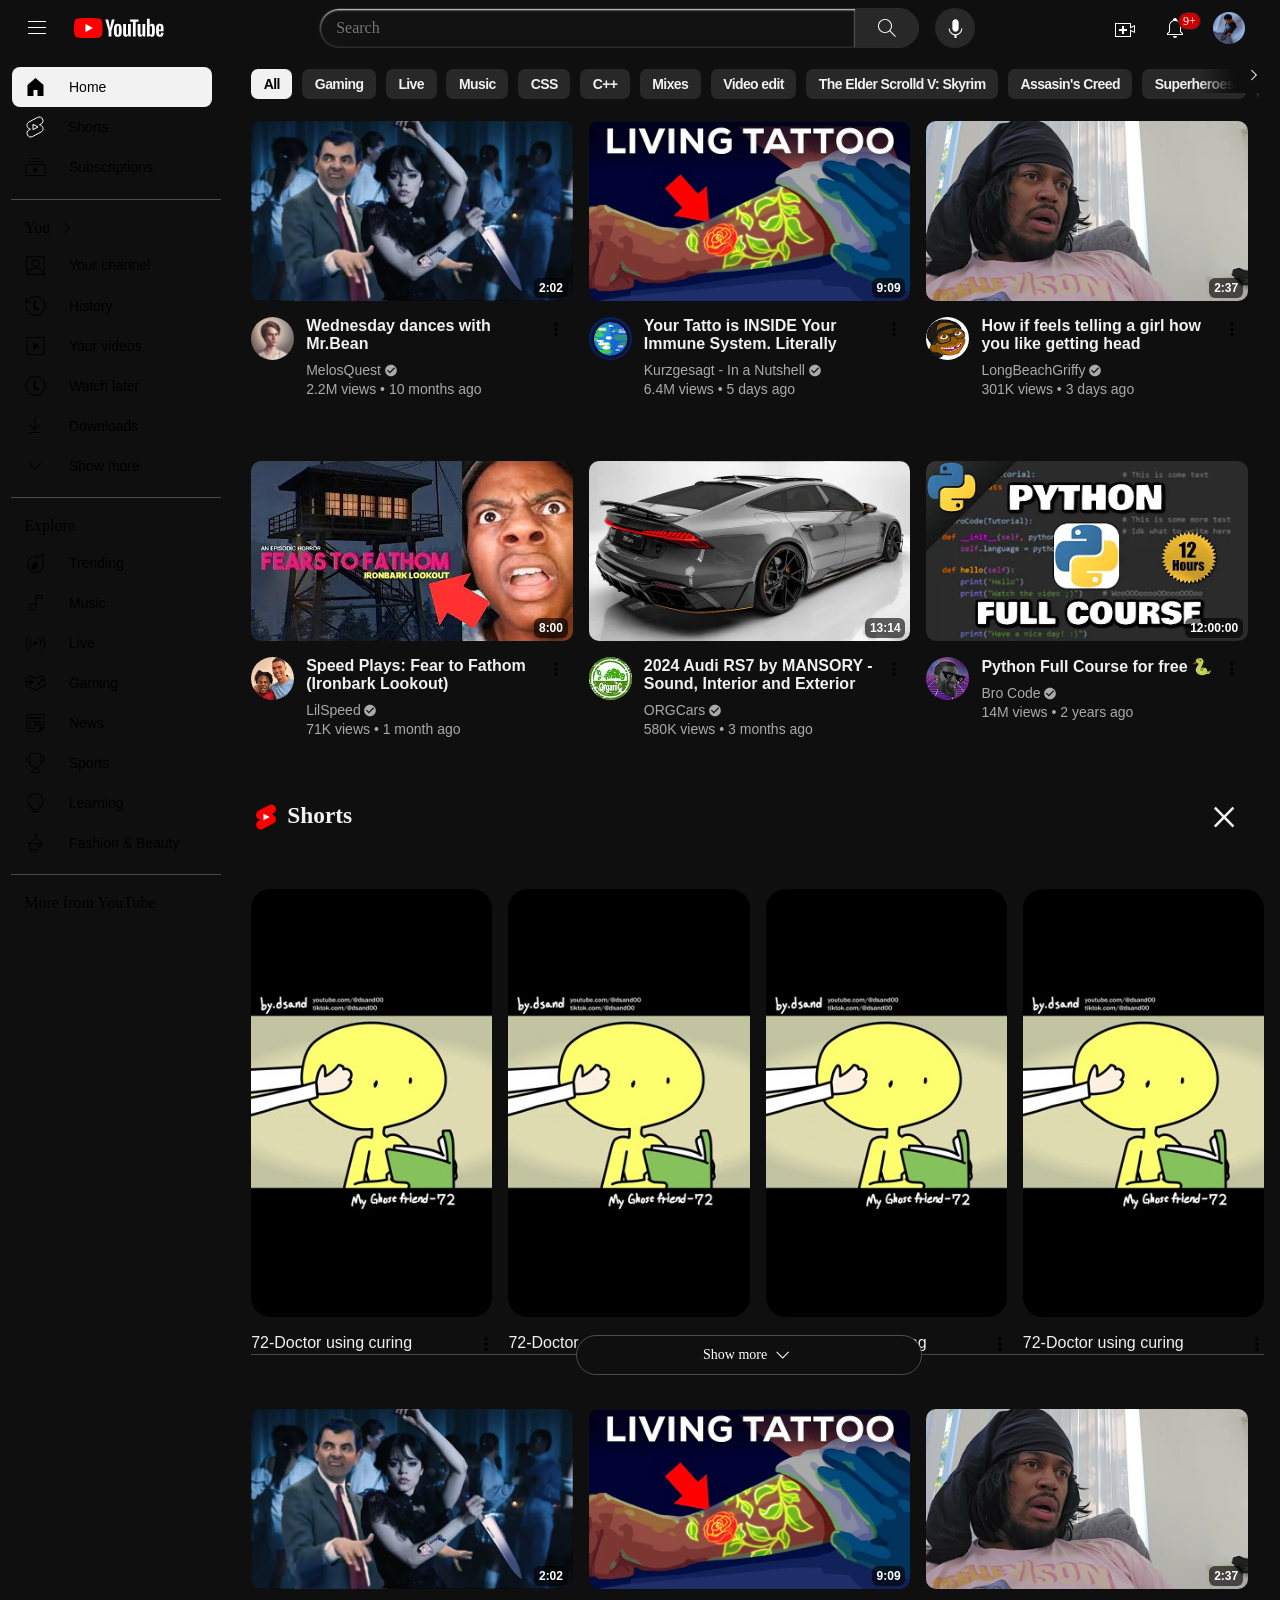
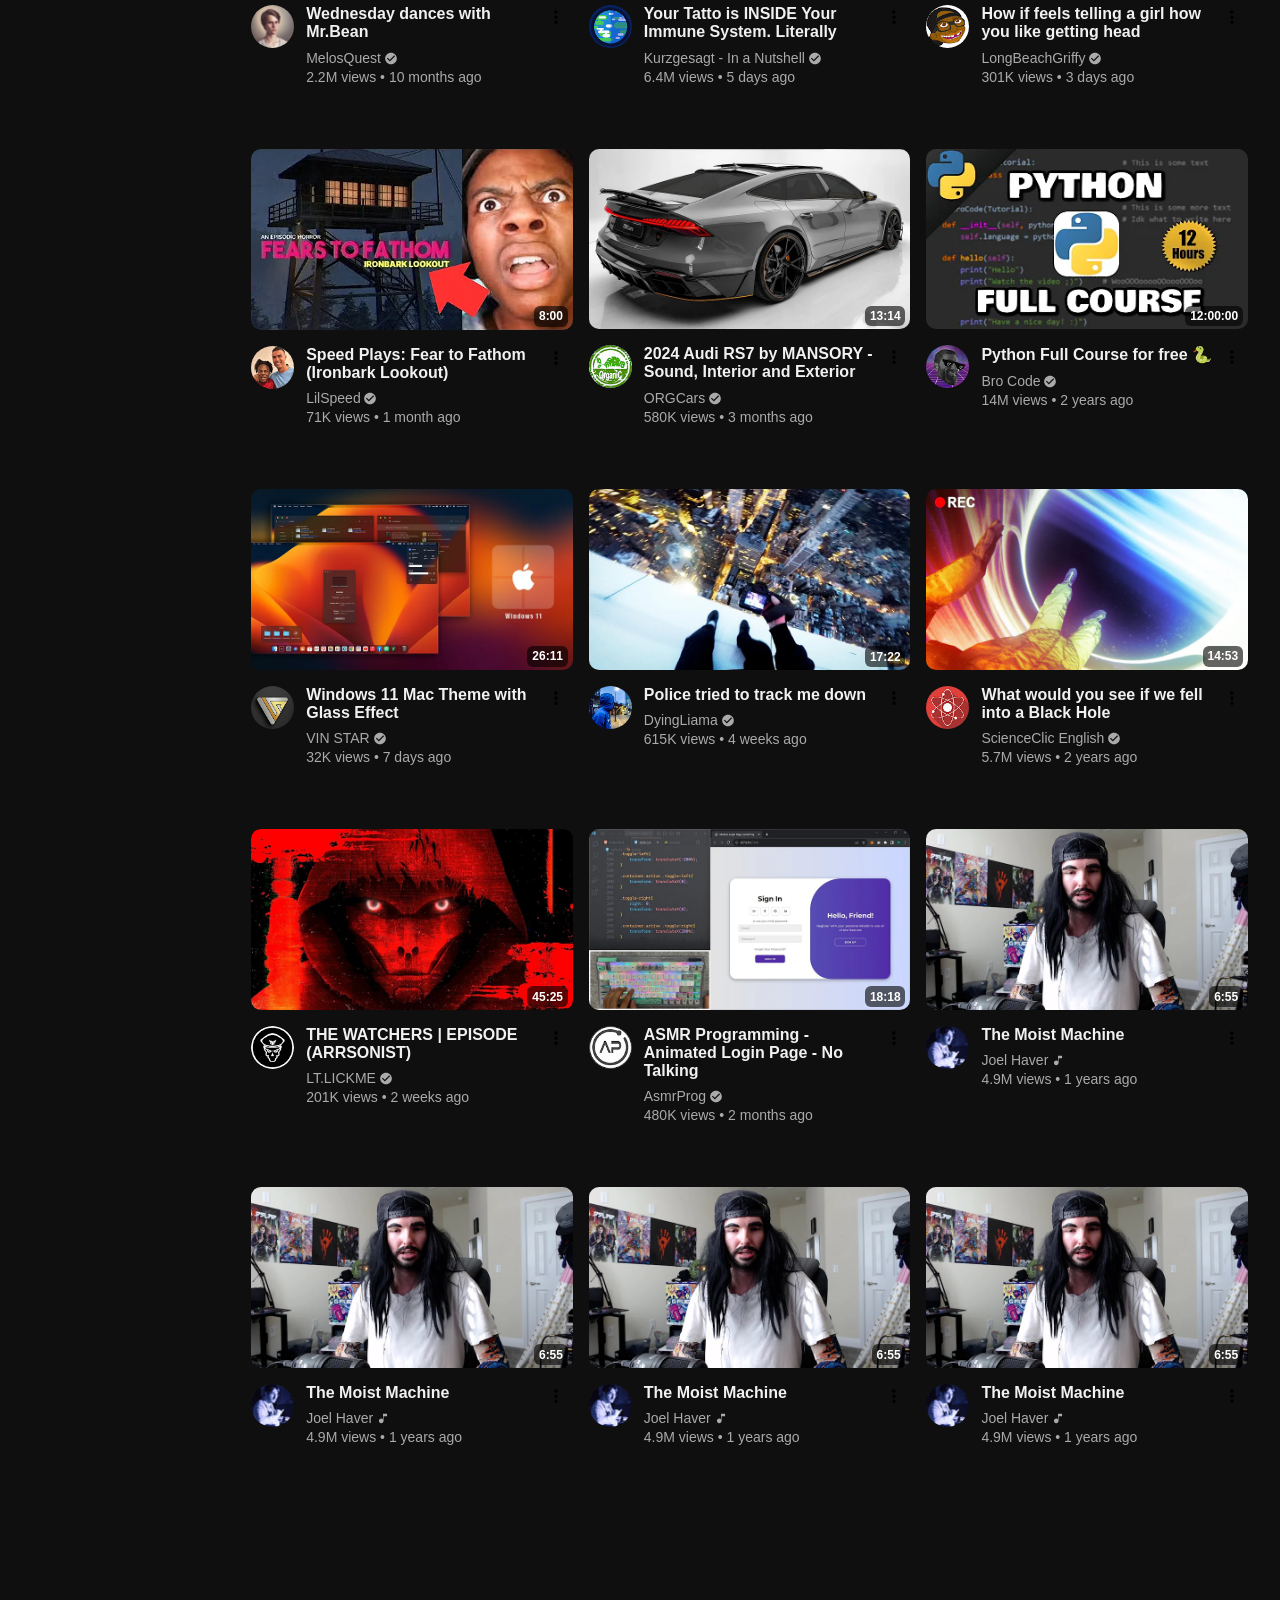
==== commit d58ff1a8: "4" ====
--- a/index.html
+++ b/index.html
@@ -3,10 +3,10 @@
 
 <head>
     <meta charset="UTF-8">
-    <link rel="shortcut icon" type="x-con" href="/images/favicon.ico">
+    <link rel="shortcut icon" type="x-con" href="images/favicon.ico">
     <meta name="viewport" content="width=device-width, initial-scale=1.0">
     <title>YouTube</title>
-    <link rel="stylesheet" href="main.css">
+    <link rel="stylesheet" href="SCSS/main.css">
     <link rel="stylesheet" href="https://cdnjs.cloudflare.com/ajax/libs/font-awesome/6.5.1/css/all.min.css"
         integrity="sha512-DTOQO9RWCH3ppGqcWaEA1BIZOC6xxalwEsw9c2QQeAIftl+Vegovlnee1c9QX4TctnWMn13TZye+giMm8e2LwA=="
         crossorigin="anonymous" referrerpolicy="no-referrer" />
@@ -156,7 +156,7 @@
                     <span>Notifications</span>
                 </div>
                 <div class="user">
-
+                     <img src="images/me.jpg" alt="">
                 </div>
                 </a>
             </div>
@@ -651,13 +651,13 @@
         <section class="video-section">
             <article class="video-container">
                 <a href="#" class="thumbnail" data-duration="2:02">
-                    <img class="thumbnail-image" src="/video-box-images/mrbean.webp" alt="">
-
-                </a>
-                <div class="video-details-section">
-                    <div class="video-bottom-section">
-                        <a class="bx" href="#">
-                            <img class="channel-icon" src="/video-box-images/mrbeansm.jpg" alt="" title="MelosQuest">
+                    <img class="thumbnail-image" src="video-box-images/mrbean.webp" alt="">
+
+                </a>
+                <div class="video-details-section">
+                    <div class="video-bottom-section">
+                        <a class="bx" href="#">
+                            <img class="channel-icon" src="video-box-images/mrbeansm.jpg" alt="" title="MelosQuest">
                         </a>
                         <div class="video-details">
                             <div class="video-title-section">
@@ -703,13 +703,13 @@
             </article>
             <article class="video-container">
                 <a href="#" class="thumbnail" data-duration="9:09">
-                    <img class="thumbnail-image" src="/video-box-images/immune.webp" alt="">
-
-                </a>
-                <div class="video-details-section">
-                    <div class="video-bottom-section">
-                        <a class="bx" href="#">
-                            <img class="channel-icon" src="/video-box-images/imunesm.jpg" alt=""
+                    <img class="thumbnail-image" src="video-box-images/immune.webp" alt="">
+
+                </a>
+                <div class="video-details-section">
+                    <div class="video-bottom-section">
+                        <a class="bx" href="#">
+                            <img class="channel-icon" src="video-box-images/imunesm.jpg" alt=""
                                 title="Kurzgesagt - In a Nutshell">
                         </a>
                         <div class="video-details">
@@ -746,13 +746,13 @@
             </article>
             <article class="video-container">
                 <a href="#" class="thumbnail" data-duration="2:37">
-                    <img class="thumbnail-image" src="/video-box-images/longbeach.webp" alt="">
-
-                </a>
-                <div class="video-details-section">
-                    <div class="video-bottom-section">
-                        <a class="bx" href="#">
-                            <img class="channel-icon" src="/video-box-images/longbeachsm.jpg" alt=""
+                    <img class="thumbnail-image" src="video-box-images/longbeach.webp" alt="">
+
+                </a>
+                <div class="video-details-section">
+                    <div class="video-bottom-section">
+                        <a class="bx" href="#">
+                            <img class="channel-icon" src="video-box-images/longbeachsm.jpg" alt=""
                                 title="LongBeachGriffy">
                         </a>
                         <div class="video-details">
@@ -788,13 +788,13 @@
             </article>
             <article class="video-container">
                 <a href="#" class="thumbnail" data-duration="8:00">
-                    <img class="thumbnail-image" src="/video-box-images/speed.webp" alt="">
-
-                </a>
-                <div class="video-details-section">
-                    <div class="video-bottom-section">
-                        <a class="bx" href="#">
-                            <img class="channel-icon" src="/video-box-images/speedsm.jpg" alt="" title="LilSpeed">
+                    <img class="thumbnail-image" src="video-box-images/speed.webp" alt="">
+
+                </a>
+                <div class="video-details-section">
+                    <div class="video-bottom-section">
+                        <a class="bx" href="#">
+                            <img class="channel-icon" src="video-box-images/speedsm.jpg" alt="" title="LilSpeed">
                         </a>
                         <div class="video-details">
                             <div class="video-title-section">
@@ -829,13 +829,13 @@
             </article>
             <article class="video-container">
                 <a href="#" class="thumbnail" data-duration="13:14">
-                    <img class="thumbnail-image" src="/video-box-images/car.webp" alt="">
-
-                </a>
-                <div class="video-details-section">
-                    <div class="video-bottom-section">
-                        <a class="bx" href="#">
-                            <img class="channel-icon" src="/video-box-images/carsm.jpg" alt="" title="ORGCars">
+                    <img class="thumbnail-image" src="video-box-images/car.webp" alt="">
+
+                </a>
+                <div class="video-details-section">
+                    <div class="video-bottom-section">
+                        <a class="bx" href="#">
+                            <img class="channel-icon" src="video-box-images/carsm.jpg" alt="" title="ORGCars">
                         </a>
                         <div class="video-details">
                             <div class="video-title-section">
@@ -870,13 +870,13 @@
             </article>
             <article class="video-container">
                 <a href="#" class="thumbnail" data-duration="12:00:00">
-                    <img class="thumbnail-image" src="/video-box-images/python.webp" alt="">
-
-                </a>
-                <div class="video-details-section">
-                    <div class="video-bottom-section">
-                        <a class="bx" href="#">
-                            <img class="channel-icon" src="/video-box-images/pythonsm.jpg" alt="" title="Bro Code">
+                    <img class="thumbnail-image" src="video-box-images/python.webp" alt="">
+
+                </a>
+                <div class="video-details-section">
+                    <div class="video-bottom-section">
+                        <a class="bx" href="#">
+                            <img class="channel-icon" src="video-box-images/pythonsm.jpg" alt="" title="Bro Code">
                         </a>
                         <div class="video-details">
                             <div class="video-title-section">
@@ -910,13 +910,13 @@
             </article>
             <article class="video-container">
                 <a href="#" class="thumbnail" data-duration="26:11">
-                    <img class="thumbnail-image" src="/video-box-images/win11.webp" alt="">
-
-                </a>
-                <div class="video-details-section">
-                    <div class="video-bottom-section">
-                        <a class="bx" href="#">
-                            <img class="channel-icon" src="/video-box-images/win11sm.jpg" alt="" title="VIN STAR">
+                    <img class="thumbnail-image" src="video-box-images/win11.webp" alt="">
+
+                </a>
+                <div class="video-details-section">
+                    <div class="video-bottom-section">
+                        <a class="bx" href="#">
+                            <img class="channel-icon" src="video-box-images/win11sm.jpg" alt="" title="VIN STAR">
                         </a>
                         <div class="video-details">
                             <div class="video-title-section">
@@ -950,13 +950,13 @@
             </article>
             <article class="video-container">
                 <a href="#" class="thumbnail" data-duration="17:22">
-                    <img class="thumbnail-image" src="/video-box-images/police.webp" alt="">
-
-                </a>
-                <div class="video-details-section">
-                    <div class="video-bottom-section">
-                        <a class="bx" href="#">
-                            <img class="channel-icon" src="/video-box-images/policesm.jpg" alt="" title="DyingLiama">
+                    <img class="thumbnail-image" src="video-box-images/police.webp" alt="">
+
+                </a>
+                <div class="video-details-section">
+                    <div class="video-bottom-section">
+                        <a class="bx" href="#">
+                            <img class="channel-icon" src="video-box-images/policesm.jpg" alt="" title="DyingLiama">
                         </a>
                         <div class="video-details">
                             <div class="video-title-section">
@@ -990,13 +990,13 @@
             </article>
             <article class="video-container">
                 <a href="#" class="thumbnail" data-duration="14:53">
-                    <img class="thumbnail-image" src="/video-box-images/black hole.webp" alt="">
-
-                </a>
-                <div class="video-details-section">
-                    <div class="video-bottom-section">
-                        <a class="bx" href="#">
-                            <img class="channel-icon" src="/video-box-images/black holesm.jpg" alt=""
+                    <img class="thumbnail-image" src="video-box-images/black hole.webp" alt="">
+
+                </a>
+                <div class="video-details-section">
+                    <div class="video-bottom-section">
+                        <a class="bx" href="#">
+                            <img class="channel-icon" src="video-box-images/black holesm.jpg" alt=""
                                 title="ScienceClic English">
                         </a>
                         <div class="video-details">
@@ -1032,13 +1032,13 @@
             </article>
             <article class="video-container">
                 <a href="#" class="thumbnail" data-duration="45:25">
-                    <img class="thumbnail-image" src="/video-box-images/watcher.webp" alt="">
-
-                </a>
-                <div class="video-details-section">
-                    <div class="video-bottom-section">
-                        <a class="bx" href="#">
-                            <img class="channel-icon" src="/video-box-images/watchersm.jpg" alt="" title="LT.LICKME">
+                    <img class="thumbnail-image" src="video-box-images/watcher.webp" alt="">
+
+                </a>
+                <div class="video-details-section">
+                    <div class="video-bottom-section">
+                        <a class="bx" href="#">
+                            <img class="channel-icon" src="video-box-images/watchersm.jpg" alt="" title="LT.LICKME">
                         </a>
                         <div class="video-details">
                             <div class="video-title-section">
@@ -1073,13 +1073,13 @@
             </article>
             <article class="video-container">
                 <a href="#" class="thumbnail" data-duration="18:18">
-                    <img class="thumbnail-image" src="/video-box-images/asmrpro.webp" alt="">
-
-                </a>
-                <div class="video-details-section">
-                    <div class="video-bottom-section">
-                        <a class="bx" href="#">
-                            <img class="channel-icon" src="/video-box-images/asmrprosm.jpg" alt="" title="AsmrProg">
+                    <img class="thumbnail-image" src="video-box-images/asmrpro.webp" alt="">
+
+                </a>
+                <div class="video-details-section">
+                    <div class="video-bottom-section">
+                        <a class="bx" href="#">
+                            <img class="channel-icon" src="video-box-images/asmrprosm.jpg" alt="" title="AsmrProg">
                         </a>
                         <div class="video-details">
                             <div class="video-title-section">
@@ -1114,13 +1114,13 @@
             </article>
             <article class="video-container">
                 <a href="#" class="thumbnail" data-duration="6:55">
-                    <img class="thumbnail-image" src="/video-box-images/moist.webp" alt="">
-
-                </a>
-                <div class="video-details-section">
-                    <div class="video-bottom-section">
-                        <a class="bx" href="#">
-                            <img class="channel-icon" src="/video-box-images/moistsm.jpg" alt="" title="Joel Haver">
+                    <img class="thumbnail-image" src="video-box-images/moist.webp" alt="">
+
+                </a>
+                <div class="video-details-section">
+                    <div class="video-bottom-section">
+                        <a class="bx" href="#">
+                            <img class="channel-icon" src="video-box-images/moistsm.jpg" alt="" title="Joel Haver">
                         </a>
                         <div class="video-details">
                             <div class="video-title-section">
@@ -1154,13 +1154,13 @@
             </article>
             <article class="video-container">
                 <a href="#" class="thumbnail" data-duration="6:55">
-                    <img class="thumbnail-image" src="/video-box-images/moist.webp" alt="">
-
-                </a>
-                <div class="video-details-section">
-                    <div class="video-bottom-section">
-                        <a class="bx" href="#">
-                            <img class="channel-icon" src="/video-box-images/moistsm.jpg" alt="" title="Joel Haver">
+                    <img class="thumbnail-image" src="video-box-images/moist.webp" alt="">
+
+                </a>
+                <div class="video-details-section">
+                    <div class="video-bottom-section">
+                        <a class="bx" href="#">
+                            <img class="channel-icon" src="video-box-images/moistsm.jpg" alt="" title="Joel Haver">
                         </a>
                         <div class="video-details">
                             <div class="video-title-section">
@@ -1194,13 +1194,13 @@
             </article>
             <article class="video-container">
                 <a href="#" class="thumbnail" data-duration="6:55">
-                    <img class="thumbnail-image" src="/video-box-images/moist.webp" alt="">
-
-                </a>
-                <div class="video-details-section">
-                    <div class="video-bottom-section">
-                        <a class="bx" href="#">
-                            <img class="channel-icon" src="/video-box-images/moistsm.jpg" alt="" title="Joel Haver">
+                    <img class="thumbnail-image" src="video-box-images/moist.webp" alt="">
+
+                </a>
+                <div class="video-details-section">
+                    <div class="video-bottom-section">
+                        <a class="bx" href="#">
+                            <img class="channel-icon" src="video-box-images/moistsm.jpg" alt="" title="Joel Haver">
                         </a>
                         <div class="video-details">
                             <div class="video-title-section">
@@ -1234,13 +1234,13 @@
             </article>
             <article class="video-container">
                 <a href="#" class="thumbnail" data-duration="6:55">
-                    <img class="thumbnail-image" src="/video-box-images/moist.webp" alt="">
-
-                </a>
-                <div class="video-details-section">
-                    <div class="video-bottom-section">
-                        <a class="bx" href="#">
-                            <img class="channel-icon" src="/video-box-images/moistsm.jpg" alt="" title="Joel Haver">
+                    <img class="thumbnail-image" src="video-box-images/moist.webp" alt="">
+
+                </a>
+                <div class="video-details-section">
+                    <div class="video-bottom-section">
+                        <a class="bx" href="#">
+                            <img class="channel-icon" src="video-box-images/moistsm.jpg" alt="" title="Joel Haver">
                         </a>
                         <div class="video-details">
                             <div class="video-title-section">
@@ -1298,7 +1298,7 @@
                 <article>
                     <div class="contianer">
                         <div class="container-top-section">
-                            <img src="/shorts-images/oar2.jpg" alt="">
+                            <img src="shorts-images/oar2.jpg" alt="">
                         </div>
                         <div class="bot-shorts">
                             <div class="container-bottom-section">
@@ -1312,7 +1312,7 @@
                 <article>
                     <div class="contianer">
                         <div class="container-top-section">
-                            <img src="/shorts-images/oar2.jpg" alt="">
+                            <img src="shorts-images/oar2.jpg" alt="">
                         </div>
                         <div class="bot-shorts">
                             <div class="container-bottom-section">
@@ -1326,7 +1326,7 @@
                 <article>
                     <div class="contianer">
                         <div class="container-top-section">
-                            <img src="/shorts-images/oar2.jpg" alt="">
+                            <img src="shorts-images/oar2.jpg" alt="">
                         </div>
                         <div class="bot-shorts">
                             <div class="container-bottom-section">
@@ -1340,7 +1340,7 @@
                 <article>
                     <div class="contianer">
                         <div class="container-top-section">
-                            <img src="/shorts-images/oar2.jpg" alt="">
+                            <img src="shorts-images/oar2.jpg" alt="">
                         </div>
                         <div class="bot-shorts">
                             <div class="container-bottom-section">
@@ -1354,7 +1354,7 @@
                 <article>
                     <div class="contianer">
                         <div class="container-top-section">
-                            <img src="/shorts-images/oar2.jpg" alt="">
+                            <img src="shorts-images/oar2.jpg" alt="">
                         </div>
                         <div class="bot-shorts">
                             <div class="container-bottom-section">
@@ -1368,7 +1368,7 @@
                 <article>
                     <div class="contianer">
                         <div class="container-top-section">
-                            <img src="/shorts-images/oar2.jpg" alt="">
+                            <img src="shorts-images/oar2.jpg" alt="">
                         </div>
                         <div class="bot-shorts">
                             <div class="container-bottom-section">
@@ -1382,7 +1382,7 @@
                 <article>
                     <div class="contianer">
                         <div class="container-top-section">
-                            <img src="/shorts-images/oar2.jpg" alt="">
+                            <img src="shorts-images/oar2.jpg" alt="">
                         </div>
                         <div class="bot-shorts">
                             <div class="container-bottom-section">
@@ -1401,13 +1401,13 @@
         <section class="video-section video-section-two">
             <article class="video-container">
                 <a href="#" class="thumbnail" data-duration="2:02">
-                    <img class="thumbnail-image" src="/video-box-images/mrbean.webp" alt="">
-
-                </a>
-                <div class="video-details-section">
-                    <div class="video-bottom-section">
-                        <a class="bx" href="#">
-                            <img class="channel-icon" src="/video-box-images/mrbeansm.jpg" alt="" title="MelosQuest">
+                    <img class="thumbnail-image" src="video-box-images/mrbean.webp" alt="">
+
+                </a>
+                <div class="video-details-section">
+                    <div class="video-bottom-section">
+                        <a class="bx" href="#">
+                            <img class="channel-icon" src="video-box-images/mrbeansm.jpg" alt="" title="MelosQuest">
                         </a>
                         <div class="video-details">
                             <div class="video-title-section">
@@ -1453,13 +1453,13 @@
             </article>
             <article class="video-container">
                 <a href="#" class="thumbnail" data-duration="9:09">
-                    <img class="thumbnail-image" src="/video-box-images/immune.webp" alt="">
-
-                </a>
-                <div class="video-details-section">
-                    <div class="video-bottom-section">
-                        <a class="bx" href="#">
-                            <img class="channel-icon" src="/video-box-images/imunesm.jpg" alt=""
+                    <img class="thumbnail-image" src="video-box-images/immune.webp" alt="">
+
+                </a>
+                <div class="video-details-section">
+                    <div class="video-bottom-section">
+                        <a class="bx" href="#">
+                            <img class="channel-icon" src="video-box-images/imunesm.jpg" alt=""
                                 title="Kurzgesagt - In a Nutshell">
                         </a>
                         <div class="video-details">
@@ -1496,13 +1496,13 @@
             </article>
             <article class="video-container">
                 <a href="#" class="thumbnail" data-duration="2:37">
-                    <img class="thumbnail-image" src="/video-box-images/longbeach.webp" alt="">
-
-                </a>
-                <div class="video-details-section">
-                    <div class="video-bottom-section">
-                        <a class="bx" href="#">
-                            <img class="channel-icon" src="/video-box-images/longbeachsm.jpg" alt=""
+                    <img class="thumbnail-image" src="video-box-images/longbeach.webp" alt="">
+
+                </a>
+                <div class="video-details-section">
+                    <div class="video-bottom-section">
+                        <a class="bx" href="#">
+                            <img class="channel-icon" src="video-box-images/longbeachsm.jpg" alt=""
                                 title="LongBeachGriffy">
                         </a>
                         <div class="video-details">
@@ -1538,13 +1538,13 @@
             </article>
             <article class="video-container">
                 <a href="#" class="thumbnail" data-duration="8:00">
-                    <img class="thumbnail-image" src="/video-box-images/speed.webp" alt="">
-
-                </a>
-                <div class="video-details-section">
-                    <div class="video-bottom-section">
-                        <a class="bx" href="#">
-                            <img class="channel-icon" src="/video-box-images/speedsm.jpg" alt="" title="LilSpeed">
+                    <img class="thumbnail-image" src="video-box-images/speed.webp" alt="">
+
+                </a>
+                <div class="video-details-section">
+                    <div class="video-bottom-section">
+                        <a class="bx" href="#">
+                            <img class="channel-icon" src="video-box-images/speedsm.jpg" alt="" title="LilSpeed">
                         </a>
                         <div class="video-details">
                             <div class="video-title-section">
@@ -1579,13 +1579,13 @@
             </article>
             <article class="video-container">
                 <a href="#" class="thumbnail" data-duration="13:14">
-                    <img class="thumbnail-image" src="/video-box-images/car.webp" alt="">
-
-                </a>
-                <div class="video-details-section">
-                    <div class="video-bottom-section">
-                        <a class="bx" href="#">
-                            <img class="channel-icon" src="/video-box-images/carsm.jpg" alt="" title="ORGCars">
+                    <img class="thumbnail-image" src="video-box-images/car.webp" alt="">
+
+                </a>
+                <div class="video-details-section">
+                    <div class="video-bottom-section">
+                        <a class="bx" href="#">
+                            <img class="channel-icon" src="video-box-images/carsm.jpg" alt="" title="ORGCars">
                         </a>
                         <div class="video-details">
                             <div class="video-title-section">
@@ -1620,13 +1620,13 @@
             </article>
             <article class="video-container">
                 <a href="#" class="thumbnail" data-duration="12:00:00">
-                    <img class="thumbnail-image" src="/video-box-images/python.webp" alt="">
-
-                </a>
-                <div class="video-details-section">
-                    <div class="video-bottom-section">
-                        <a class="bx" href="#">
-                            <img class="channel-icon" src="/video-box-images/pythonsm.jpg" alt="" title="Bro Code">
+                    <img class="thumbnail-image" src="video-box-images/python.webp" alt="">
+
+                </a>
+                <div class="video-details-section">
+                    <div class="video-bottom-section">
+                        <a class="bx" href="#">
+                            <img class="channel-icon" src="video-box-images/pythonsm.jpg" alt="" title="Bro Code">
                         </a>
                         <div class="video-details">
                             <div class="video-title-section">
@@ -1660,13 +1660,13 @@
             </article>
             <article class="video-container">
                 <a href="#" class="thumbnail" data-duration="26:11">
-                    <img class="thumbnail-image" src="/video-box-images/win11.webp" alt="">
-
-                </a>
-                <div class="video-details-section">
-                    <div class="video-bottom-section">
-                        <a class="bx" href="#">
-                            <img class="channel-icon" src="/video-box-images/win11sm.jpg" alt="" title="VIN STAR">
+                    <img class="thumbnail-image" src="video-box-images/win11.webp" alt="">
+
+                </a>
+                <div class="video-details-section">
+                    <div class="video-bottom-section">
+                        <a class="bx" href="#">
+                            <img class="channel-icon" src="video-box-images/win11sm.jpg" alt="" title="VIN STAR">
                         </a>
                         <div class="video-details">
                             <div class="video-title-section">
@@ -1700,13 +1700,13 @@
             </article>
             <article class="video-container">
                 <a href="#" class="thumbnail" data-duration="17:22">
-                    <img class="thumbnail-image" src="/video-box-images/police.webp" alt="">
-
-                </a>
-                <div class="video-details-section">
-                    <div class="video-bottom-section">
-                        <a class="bx" href="#">
-                            <img class="channel-icon" src="/video-box-images/policesm.jpg" alt="" title="DyingLiama">
+                    <img class="thumbnail-image" src="video-box-images/police.webp" alt="">
+
+                </a>
+                <div class="video-details-section">
+                    <div class="video-bottom-section">
+                        <a class="bx" href="#">
+                            <img class="channel-icon" src="video-box-images/policesm.jpg" alt="" title="DyingLiama">
                         </a>
                         <div class="video-details">
                             <div class="video-title-section">
@@ -1740,13 +1740,13 @@
             </article>
             <article class="video-container">
                 <a href="#" class="thumbnail" data-duration="14:53">
-                    <img class="thumbnail-image" src="/video-box-images/black hole.webp" alt="">
-
-                </a>
-                <div class="video-details-section">
-                    <div class="video-bottom-section">
-                        <a class="bx" href="#">
-                            <img class="channel-icon" src="/video-box-images/black holesm.jpg" alt=""
+                    <img class="thumbnail-image" src="video-box-images/black hole.webp" alt="">
+
+                </a>
+                <div class="video-details-section">
+                    <div class="video-bottom-section">
+                        <a class="bx" href="#">
+                            <img class="channel-icon" src="video-box-images/black holesm.jpg" alt=""
                                 title="ScienceClic English">
                         </a>
                         <div class="video-details">
@@ -1782,13 +1782,13 @@
             </article>
             <article class="video-container">
                 <a href="#" class="thumbnail" data-duration="45:25">
-                    <img class="thumbnail-image" src="/video-box-images/watcher.webp" alt="">
-
-                </a>
-                <div class="video-details-section">
-                    <div class="video-bottom-section">
-                        <a class="bx" href="#">
-                            <img class="channel-icon" src="/video-box-images/watchersm.jpg" alt="" title="LT.LICKME">
+                    <img class="thumbnail-image" src="video-box-images/watcher.webp" alt="">
+
+                </a>
+                <div class="video-details-section">
+                    <div class="video-bottom-section">
+                        <a class="bx" href="#">
+                            <img class="channel-icon" src="video-box-images/watchersm.jpg" alt="" title="LT.LICKME">
                         </a>
                         <div class="video-details">
                             <div class="video-title-section">
@@ -1823,13 +1823,13 @@
             </article>
             <article class="video-container">
                 <a href="#" class="thumbnail" data-duration="18:18">
-                    <img class="thumbnail-image" src="/video-box-images/asmrpro.webp" alt="">
-
-                </a>
-                <div class="video-details-section">
-                    <div class="video-bottom-section">
-                        <a class="bx" href="#">
-                            <img class="channel-icon" src="/video-box-images/asmrprosm.jpg" alt="" title="AsmrProg">
+                    <img class="thumbnail-image" src="video-box-images/asmrpro.webp" alt="">
+
+                </a>
+                <div class="video-details-section">
+                    <div class="video-bottom-section">
+                        <a class="bx" href="#">
+                            <img class="channel-icon" src="video-box-images/asmrprosm.jpg" alt="" title="AsmrProg">
                         </a>
                         <div class="video-details">
                             <div class="video-title-section">
@@ -1864,13 +1864,13 @@
             </article>
             <article class="video-container">
                 <a href="#" class="thumbnail" data-duration="6:55">
-                    <img class="thumbnail-image" src="/video-box-images/moist.webp" alt="">
-
-                </a>
-                <div class="video-details-section">
-                    <div class="video-bottom-section">
-                        <a class="bx" href="#">
-                            <img class="channel-icon" src="/video-box-images/moistsm.jpg" alt="" title="Joel Haver">
+                    <img class="thumbnail-image" src="video-box-images/moist.webp" alt="">
+
+                </a>
+                <div class="video-details-section">
+                    <div class="video-bottom-section">
+                        <a class="bx" href="#">
+                            <img class="channel-icon" src="video-box-images/moistsm.jpg" alt="" title="Joel Haver">
                         </a>
                         <div class="video-details">
                             <div class="video-title-section">
@@ -1904,13 +1904,13 @@
             </article>
             <article class="video-container">
                 <a href="#" class="thumbnail" data-duration="6:55">
-                    <img class="thumbnail-image" src="/video-box-images/moist.webp" alt="">
-
-                </a>
-                <div class="video-details-section">
-                    <div class="video-bottom-section">
-                        <a class="bx" href="#">
-                            <img class="channel-icon" src="/video-box-images/moistsm.jpg" alt="" title="Joel Haver">
+                    <img class="thumbnail-image" src="video-box-images/moist.webp" alt="">
+
+                </a>
+                <div class="video-details-section">
+                    <div class="video-bottom-section">
+                        <a class="bx" href="#">
+                            <img class="channel-icon" src="video-box-images/moistsm.jpg" alt="" title="Joel Haver">
                         </a>
                         <div class="video-details">
                             <div class="video-title-section">
@@ -1944,13 +1944,13 @@
             </article>
             <article class="video-container">
                 <a href="#" class="thumbnail" data-duration="6:55">
-                    <img class="thumbnail-image" src="/video-box-images/moist.webp" alt="">
-
-                </a>
-                <div class="video-details-section">
-                    <div class="video-bottom-section">
-                        <a class="bx" href="#">
-                            <img class="channel-icon" src="/video-box-images/moistsm.jpg" alt="" title="Joel Haver">
+                    <img class="thumbnail-image" src="video-box-images/moist.webp" alt="">
+
+                </a>
+                <div class="video-details-section">
+                    <div class="video-bottom-section">
+                        <a class="bx" href="#">
+                            <img class="channel-icon" src="video-box-images/moistsm.jpg" alt="" title="Joel Haver">
                         </a>
                         <div class="video-details">
                             <div class="video-title-section">
@@ -1984,13 +1984,13 @@
             </article>
             <article class="video-container">
                 <a href="#" class="thumbnail" data-duration="6:55">
-                    <img class="thumbnail-image" src="/video-box-images/moist.webp" alt="">
-
-                </a>
-                <div class="video-details-section">
-                    <div class="video-bottom-section">
-                        <a class="bx" href="#">
-                            <img class="channel-icon" src="/video-box-images/moistsm.jpg" alt="" title="Joel Haver">
+                    <img class="thumbnail-image" src="video-box-images/moist.webp" alt="">
+
+                </a>
+                <div class="video-details-section">
+                    <div class="video-bottom-section">
+                        <a class="bx" href="#">
+                            <img class="channel-icon" src="video-box-images/moistsm.jpg" alt="" title="Joel Haver">
                         </a>
                         <div class="video-details">
                             <div class="video-title-section">
@@ -2025,7 +2025,7 @@
 
         </section>
     </section>
-    <script src="/index.js"></script>
+    <script src="index.js"></script>
 </body>
 
 </html>
--- a/SCSS/main.css
+++ b/SCSS/main.css
@@ -0,0 +1,967 @@
+@import url("https://fonts.googleapis.com/css2?family=Lato:wght@100&display=swap");
+@import url("https://fonts.googleapis.com/css2?family=Poppins&family=Roboto:ital,wght@0,100;0,300;0,400;0,500;0,700;0,900;1,100;1,300;1,400;1,500;1,700;1,900&display=swap");
+* {
+  padding: 0;
+  margin: 0;
+}
+
+body::-webkit-scrollbar-thumb {
+  background: #aaa;
+  border-radius: 15px;
+}
+body::-webkit-scrollbar {
+  background: none;
+  width: 0.6em;
+}
+
+body {
+  background: #0f0f0f;
+  font-family: "Roboto", sans-serif;
+  height: 1000vh;
+  overflow-x: hidden;
+}
+body .central {
+  margin: 0 auto;
+  max-width: 2500px;
+}
+
+.sticky {
+  background: red;
+  position: sticky;
+  top: 0;
+  background: #0f0f0f;
+  z-index: 1;
+}
+
+.linee {
+  height: 2px;
+  width: 0;
+  background-color: red;
+  position: absolute;
+  top: 0;
+  z-index: 10;
+  left: 0;
+  transition: 2s ease-in;
+}
+
+nav {
+  display: flex;
+  justify-content: space-between;
+  align-items: center;
+  padding: 0.48em 0.5em;
+  align-items: center;
+  margin-right: 2em;
+  background: #0f0f0f;
+}
+nav svg {
+  fill: white;
+}
+nav .logo {
+  cursor: pointer;
+}
+nav .search-container,
+nav .left,
+nav .middle,
+nav .right {
+  display: flex;
+  align-items: center;
+  gap: 0 1em;
+}
+nav .left {
+  gap: 0 1.65em;
+}
+nav .left .menu-bars {
+  transform: translateX(9px);
+  cursor: pointer;
+  padding: 0.47em 0.3em;
+  border-radius: 50%;
+  outline: 0.2px solid transparent;
+}
+nav .left .menu-bars:active {
+  outline: 0.2px solid white;
+}
+nav .left .menu-bars:hover {
+  transition: 0.7s;
+  background: #282828;
+  padding: 0.47em 0.3em;
+  border-radius: 50%;
+}
+nav .right {
+  gap: 0 0.8em;
+}
+nav .right .camera {
+  padding: 0.4em 0.2em;
+  display: grid;
+  place-content: center;
+  border-radius: 50%;
+  margin-top: 4px;
+  cursor: pointer;
+  position: relative;
+}
+nav .right .camera span {
+  left: -5px;
+}
+nav .right .camera-fill {
+  display: none;
+}
+nav .right .camera-two-style {
+  padding: 0.04em 0.2em;
+  display: grid;
+  place-content: center;
+}
+nav .right .camera-two-none {
+  display: none;
+}
+nav .right .camera-two {
+  display: none;
+  fill: transparent;
+}
+nav .right .camera-two-hover {
+  background: none;
+}
+nav .right .camera:hover,
+nav .right .notifications:hover {
+  background-color: #282828;
+}
+nav .right .upload {
+  position: absolute;
+  background: #282828;
+  min-width: -moz-max-content;
+  min-width: max-content;
+  color: white;
+  border-radius: 7px;
+  font-size: 14px;
+  display: none;
+  padding: 0.6em 0;
+  top: 3.1em;
+  z-index: 4;
+}
+nav .right .upload-two {
+  display: block;
+}
+nav .right .upload .fs {
+  padding: 0.5em 2.5em 0.5em 1.5em;
+  display: flex;
+  align-items: center;
+  gap: 0 1em;
+}
+nav .right .upload .fs:hover {
+  background: #3e3e3e;
+}
+nav .search-container {
+  width: 37.5em;
+  margin-left: 1.5em;
+  gap: 0;
+  position: relative;
+}
+nav .search-container .x-button {
+  position: absolute;
+  right: 10%;
+  border-radius: 50%;
+  border: none;
+  width: 1em;
+  height: 1em;
+  display: grid;
+  place-content: center;
+  cursor: pointer;
+  font-family: "lato";
+  font-weight: 100;
+  z-index: 1;
+  font-size: 45px;
+  color: white;
+  background: none;
+}
+nav .search-container .x-button:active {
+  background-color: rgba(112, 112, 112, 0.4352941176);
+}
+nav .search-container .x-button:hover {
+  background: rgba(115, 113, 113, 0.4352941176);
+}
+nav .search-container .x-button-two {
+  display: none;
+}
+nav .search-container input {
+  padding: 0.6em 1em;
+  width: 100%;
+  background-color: #121212;
+  border: 1px solid #2b2b2b;
+  border-right: none;
+  outline: none;
+  font-size: 16px;
+  border-radius: 30px 0 0 30px;
+  font-family: "roboto";
+  color: white;
+}
+nav .search-container input:focus {
+  border: 1px solid rgb(98, 98, 243);
+  border-radius: 0;
+}
+nav .search-container input:focus + .pop-svg {
+  visibility: visible;
+  border: 1px solid rgb(98, 98, 243);
+  border-right: none;
+}
+nav .search-container .pop-svg {
+  background: #121212;
+  border: 1px solid 1px solid #2b2b2b;
+  position: absolute;
+  left: -32px;
+  visibility: hidden;
+  padding: 0.45em 1.5em;
+  border-radius: 30px 0 0 30px;
+  padding-right: 0;
+  border-right: none;
+}
+nav .search-container .pop-svg svg {
+  transform: translateX(-7px);
+  padding: 0;
+}
+nav .notifications span,
+nav .camera span,
+nav .mic span,
+nav .search-icon span {
+  position: absolute;
+  color: white;
+  padding: 0.85em 0.6em;
+  background: rgba(112, 112, 112, 0.8901960784);
+  border-radius: 4px;
+  font-size: 12px;
+  left: 6px;
+  top: 5em;
+  visibility: hidden;
+  opacity: 0;
+}
+nav .search-icon {
+  background: #282828;
+  padding: 0.45em 1em;
+  border-radius: 0 25px 25px 0;
+  border: 1px solid #2b2b2b;
+  cursor: pointer;
+  position: relative;
+}
+nav .notifications:hover span,
+nav .camera:hover span,
+nav .mic:hover span,
+nav .search-icon:hover span {
+  visibility: visible;
+  opacity: 1;
+  transition: 0.4s;
+  z-index: 3;
+}
+nav .notifications {
+  position: relative;
+  padding: 0.45em 0.3em;
+  border-radius: 50%;
+  cursor: pointer;
+  transform: translateX(-2 [x]);
+  z-index: 2;
+}
+nav .notifications p {
+  color: white;
+  position: absolute;
+  top: 3px;
+  right: -5.5px;
+  display: inline-block;
+  padding: 0 4px;
+  min-width: 8px;
+  max-width: 18px;
+  height: 16px;
+  border: 1px solid #212121;
+  border-radius: 22px;
+  text-align: center;
+  font-family: "roboto";
+  font-size: 12px;
+  font-weight: 400;
+  line-height: 16px;
+  background: #c00;
+}
+nav .notifications span {
+  left: -1.5em;
+}
+nav .mic {
+  background-color: #282828;
+  padding: 0.47em;
+  border-radius: 50%;
+  position: relative;
+  cursor: pointer;
+}
+nav .mic:hover {
+  background-color: rgba(71, 71, 71, 0.6784313725);
+}
+nav .mic span {
+  width: 10em;
+  left: -4em;
+  top: 4.8em;
+}
+nav .user {
+  height: 32px;
+  width: 32px;
+  background-size: cover;
+  background-position: center;
+  cursor: pointer;
+  transform: translateX(5px);
+}
+nav .user img {
+  width: 100%;
+  border-radius: 50%;
+  height: 100%;
+}
+
+.categories {
+  display: flex;
+  align-self: flex-end;
+  padding: 0.8em 0;
+  padding-bottom: 0;
+  background: #0f0f0f;
+  z-index: 1;
+  max-width: 92%;
+  position: relative;
+}
+.categories .category-section {
+  display: flex;
+  align-self: flex-start;
+  overflow: scroll;
+  max-width: 98%;
+  scroll-behavior: smooth;
+}
+.categories .category-section::-webkit-scrollbar-corner {
+  display: none;
+}
+.categories .category-section::-webkit-scrollbar {
+  visibility: hidden;
+}
+.categories .category-section .category {
+  margin-right: 0.7em;
+  word-wrap: none;
+  white-space: nowrap;
+  color: #F1F1F1;
+  border: none;
+  border-radius: 7px;
+  background: #282828;
+  font-size: 14px;
+  font-weight: 600;
+  display: block;
+  cursor: pointer;
+  letter-spacing: -0.6px;
+  padding: 0.5em 0.9em;
+}
+.categories .category-section .hover-cat:hover {
+  background-color: #4d4c4c;
+  transition: background-color 150ms;
+}
+.categories .category-section .active-cat {
+  background-color: #F1F1F1;
+  color: #000;
+}
+
+.push {
+  display: grid;
+  place-content: center;
+  width: 4.5em;
+  height: 85%;
+  position: absolute;
+  background: linear-gradient(to right, rgba(0, 0, 0, 0), #0f0f0f 50%);
+  right: 10px;
+  top: 0;
+}
+.push span {
+  position: absolute;
+  color: white;
+  padding: 0.85em 0.6em;
+  background: rgba(112, 112, 112, 0.8901960784);
+  border-radius: 4px;
+  font-size: 12px;
+  left: 35px;
+  top: 5em;
+  visibility: hidden;
+  opacity: 0;
+  transition: 0.3s;
+}
+.push svg {
+  fill: white;
+  height: 100%;
+  padding: 0.9em;
+  border-radius: 50%;
+  transform: translate(25px, 2px);
+  cursor: pointer;
+}
+.push svg:hover {
+  background: #4d4c4c;
+}
+.push .arrow-right svg:hover + span {
+  visibility: visible;
+  opacity: 1;
+}
+
+.push-two {
+  display: grid;
+  place-content: center;
+  width: 4.5em;
+  height: 85%;
+  position: absolute;
+  background: linear-gradient(to left, rgba(0, 0, 0, 0), #0f0f0f 50%);
+  left: 0;
+  top: 0;
+}
+.push-two span {
+  position: absolute;
+  color: white;
+  padding: 0.85em 0.6em;
+  background: rgba(112, 112, 112, 0.8901960784);
+  border-radius: 4px;
+  font-size: 12px;
+  left: -15px;
+  top: 5em;
+  visibility: hidden;
+  opacity: 0;
+  transition: 0.3s;
+}
+.push-two svg {
+  fill: white;
+  height: 100%;
+  padding: 0.9em;
+  border-radius: 50%;
+  cursor: pointer;
+  transform: rotateY(180deg) translate(17px, 3px);
+}
+.push-two svg:hover {
+  background: #4d4c4c;
+}
+.push-two .arrow-left svg:hover + span {
+  visibility: visible;
+  opacity: 1;
+}
+
+.display-arrow-right {
+  display: none;
+}
+
+.displayx {
+  display: none;
+}
+
+.display-arrow-left {
+  display: none;
+}
+
+.aside2 {
+  color: white;
+  font-size: 10px;
+  font-weight: normal;
+  float: left;
+  height: 1000vh;
+  position: sticky;
+  top: 6.2em;
+  margin-right: 2em;
+  margin-left: -0.19em;
+  display: none;
+}
+.aside2 .left-aside {
+  display: flex;
+  flex-direction: column;
+  gap: 0.4em 0;
+  padding: 0.5em;
+}
+.aside2 .hold {
+  box-sizing: content-box;
+  padding: 1.3em 0.15em;
+  border-radius: 10px;
+  text-align: center;
+  display: flex;
+  flex-direction: column;
+  gap: 0.5em 0;
+  cursor: pointer;
+}
+.aside2 .hold:hover {
+  background: #282828;
+}
+.aside2 .home-icon div {
+  margin: 0 auto;
+}
+
+.sidebar {
+  height: 93vh;
+  overflow: scroll;
+  padding-top: 1em;
+  padding: 12px;
+  max-width: 17em;
+  min-width: 10em;
+}
+.sidebar:hover::-webkit-scrollbar-thumb {
+  visibility: visible;
+}
+.sidebar::-webkit-scrollbar-thumb {
+  background: #717171;
+  border-radius: 15px;
+  visibility: hidden;
+}
+.sidebar::-webkit-scrollbar-corner {
+  display: none;
+}
+.sidebar::-webkit-scrollbar {
+  background: none;
+  width: 0.6em;
+}
+.sidebar:hover::-webkit-scrollbar-thumb {
+  visibility: visible;
+}
+.sidebar .second-nav {
+  width: 93%;
+}
+.sidebar .line {
+  height: 1px;
+  background-color: #4d4c4c;
+  margin: 0.7rem;
+  width: 210px;
+  margin-left: -0.05rem;
+}
+.sidebar .headerr {
+  font-size: 16px;
+  font-weight: normal;
+  transform: translateX(-0.3em);
+  margin-right: 10px;
+  font-family: "roboto";
+}
+.sidebar .exc:hover {
+  background: none;
+  cursor: text;
+}
+
+.aside-two {
+  background: #0f0f0f;
+  color: white;
+  fill: white;
+  float: left;
+  height: 1000vh;
+  margin-right: 1.7em;
+  margin-top: -3.45em;
+  max-width: 17.5%;
+  position: relative;
+}
+
+.display {
+  display: none;
+}
+
+.display-two {
+  display: block;
+}
+
+.close-text {
+  display: flex;
+  flex-direction: column;
+}
+.close-text p {
+  padding: 12px 0px;
+  padding-left: 0.6em;
+}
+.close-text p a {
+  font-size: 13px;
+  text-align: start;
+  word-spacing: 5px;
+  color: #aaa;
+  text-decoration: none;
+}
+.close-text .sml {
+  color: #aaa;
+  font-size: 11px;
+}
+
+.items {
+  display: flex;
+  align-items: center;
+  text-align: center;
+  padding: 8px 16px 8px 17px;
+  cursor: pointer;
+  gap: 0 0.2em;
+}
+.items:hover {
+  background-color: #272727;
+  border-radius: 8px;
+}
+.items p {
+  margin-left: 1.3em;
+  font-size: 14px;
+}
+.items svg {
+  margin-left: -0.4em;
+}
+
+.active {
+  background: #272727;
+  padding-top: 7x;
+  border-radius: 8px;
+}
+
+.video-section {
+  display: grid;
+  grid-template-columns: repeat(auto-fill, minmax(300px, 1fr));
+  gap: 2em 1em;
+  margin-right: 2em;
+  height: 42em;
+  overflow: hidden;
+  padding-top: 1.35em;
+}
+.video-section .video-container {
+  display: flex;
+  flex-direction: column;
+  margin-bottom: 2em;
+  color: white;
+}
+.video-section .video-container .thumbnail {
+  position: relative;
+  display: flex;
+}
+.video-section .video-container .thumbnail::before {
+  background-color: rgba(0, 0, 0, 0.603);
+  border-radius: 6px;
+  bottom: 3px;
+  color: white;
+  content: attr(data-duration);
+  font-size: 12px;
+  padding: 0.2rem 0.3rem;
+  font-weight: 600;
+  position: absolute;
+  right: 5px;
+}
+.video-section .video-container .thumbnail-image {
+  width: 100%;
+  height: 100%;
+  border-radius: 10px;
+  min-width: 250px;
+  min-height: 150px;
+  background-color: #aaa;
+}
+.video-section .video-container:hover .thumbnail::before {
+  background-color: transparent;
+  color: transparent;
+  transition: 0.3s;
+}
+.video-section .video-container:hover .thumbnail-image {
+  border-radius: 0;
+  transition: 0.6s;
+}
+.video-section .video-bottom-section {
+  display: flex;
+  justify-content: space-between;
+  align-items: flex-start;
+  margin-top: 1em;
+  position: relative;
+  width: 100%;
+}
+.video-section .video-bottom-section .channel-icon {
+  margin-right: 0.75em;
+  border-radius: 50%;
+  width: 43px;
+  height: 43px;
+  background-color: #aaa;
+}
+.video-section .video-bottom-section .video-details {
+  display: flex;
+  flex-direction: column;
+  width: 100%;
+}
+.video-section .video-bottom-section .video-details .video-title {
+  font-size: 16px;
+  text-decoration: none;
+  font-weight: 600;
+  color: #F1F1F1;
+  margin-bottom: 1em;
+  width: 100%;
+}
+.video-section .video-bottom-section .video-channel-name:hover {
+  color: white;
+}
+.video-section .video-bottom-section .video-channel-name:hover > span {
+  visibility: visible;
+  opacity: 1;
+}
+.video-section .video-bottom-section .hover-channel-name {
+  background-color: rgba(112, 112, 112, 0.8078431373);
+  border-radius: 5px;
+  color: white;
+  font-size: 12px;
+  left: -4px;
+  opacity: 0;
+  padding: 0.5em;
+  position: absolute;
+  top: -4.6em;
+  transition: 0.2s;
+  visibility: hidden;
+  width: -moz-fit-content;
+  width: fit-content;
+}
+.video-section .video-bottom-section .name-section {
+  display: flex;
+  justify-content: space-between;
+  align-items: center;
+  color: #aaa;
+  font-size: 14px;
+  gap: 0.2em;
+  line-height: 22px;
+  margin-top: 0.4em;
+  width: -moz-fit-content;
+  width: fit-content;
+}
+.video-section .video-bottom-section .name-section a {
+  color: inherit;
+  position: relative;
+  text-decoration: none;
+}
+.video-section .video-bottom-section .name-section svg {
+  transform: translateY(2.5px);
+  fill: #aaa;
+}
+.video-section .video-bottom-section .name-section .svgg {
+  position: relative;
+  cursor: pointer;
+}
+.video-section .video-bottom-section .name-section .svgg:hover .verified {
+  visibility: visible;
+  opacity: 1;
+}
+.video-section .video-bottom-section .name-section .svgg .verified {
+  background: rgba(112, 112, 112, 0.8078431373);
+  border-radius: 4px;
+  color: white;
+  font-size: 12px;
+  left: -2em;
+  opacity: 0;
+  padding: 0.4em 0.8em;
+  position: absolute;
+  top: -4.4em;
+  transition: 0.2s;
+  visibility: hidden;
+  white-space: nowrap;
+}
+.video-section .video-bottom-section .name-section .svgg .official {
+  left: -4.5em;
+}
+.video-section .three-dot {
+  /* background: red; */
+  height: 25px;
+  padding: 0.4em 0.6em;
+  padding-bottom: 0;
+  border-radius: 50%;
+  margin-top: 0.5em;
+  transform: translateY(4px);
+  outline: 0.2px solid transparent;
+  transition-duration: 0.8s;
+  position: relative;
+}
+.video-section .three-dot:active {
+  outline: 0.2px solid #aaa;
+  background: #4d4c4c;
+  transition-delay: outline 0.1s;
+}
+.video-section .menu-pop {
+  position: absolute;
+  background: red;
+  width: -moz-fit-content;
+  width: fit-content;
+  white-space: nowrap;
+  top: -1em;
+  display: none;
+}
+.video-section .video-details-section {
+  display: flex;
+  justify-content: space-between;
+}
+.video-section .video-metadata {
+  font-size: 14px;
+  color: #aaa;
+}
+
+.fa-ellipsis-vertical {
+  font-family: "ken";
+  font-weight: 100;
+  padding: 1.1em 0.3em;
+  transform: translate(0, -1em);
+  cursor: pointer;
+}
+
+.video-section-two {
+  margin-top: 2em;
+  height: auto;
+}
+
+.shorts-section {
+  color: #F1F1F1;
+  align-items: center;
+  position: relative;
+}
+
+.shorts-head {
+  margin-right: 2em;
+  display: flex;
+  justify-content: space-between;
+  align-items: center;
+  position: relative;
+  margin-bottom: 3em;
+}
+.shorts-head > .right-close:hover + .interest {
+  visibility: visible;
+  opacity: 1;
+}
+.shorts-head .left-shorts {
+  display: flex;
+  font-size: 20px;
+  gap: 0 0.3em;
+}
+.shorts-head .left-shorts h3 {
+  font-weight: normal;
+  font-weight: 600;
+  font-family: "roboto";
+}
+.shorts-head .right-close {
+  width: 3em;
+  height: 3em;
+  border-radius: 50%;
+  display: grid;
+  place-content: center;
+  cursor: pointer;
+}
+.shorts-head .right-close:hover {
+  background: #4d4c4c;
+}
+.shorts-head .right-close .right-shorts {
+  font-size: 50px;
+  font-weight: 100;
+  font-family: "lato";
+  display: grid;
+  place-content: center;
+}
+.shorts-head .interest {
+  /* visibility: visible; */
+  /* opacity: 1; */
+  top: 0.5em;
+  right: 5em;
+  position: absolute;
+  width: -moz-fit-content;
+  width: fit-content;
+  font-size: 12px;
+  padding: 1em;
+  background: rgba(112, 112, 112, 0.8078431373);
+  border-radius: 4px;
+  color: white;
+  opacity: 0;
+  visibility: hidden;
+  transition: 0.2s;
+}
+
+.overflow-shorts {
+  overflow: hidden;
+  height: 29.1em;
+}
+
+.shorts-bottom-section {
+  display: grid;
+  grid-template-columns: repeat(auto-fill, minmax(200px, 1fr));
+  gap: 2em 1em;
+  overflow: hidden;
+  /* background: red; */
+  border-bottom: 1px solid #4d4c4c;
+  margin-right: 1em;
+}
+.shorts-bottom-section .container-top-section {
+  width: 100%;
+}
+.shorts-bottom-section .container-top-section img {
+  width: 100%;
+  border-radius: 20px;
+  margin-bottom: 0.8em;
+}
+.shorts-bottom-section .bot-shorts {
+  display: flex;
+}
+.shorts-bottom-section .shorts-meta-data {
+  font-size: 14px;
+  color: #aaa;
+  font-family: "roboto";
+}
+
+.show-more {
+  position: absolute;
+  bottom: -20px;
+  left: 45%;
+  font-size: 14px;
+  background: #0f0f0f;
+  padding: 0.5em 9em;
+  gap: 0 0.3em;
+  border-radius: 30px;
+  color: white;
+  display: flex;
+  align-items: center;
+  font-family: "roboto";
+  border: 1px solid #4d4c4c;
+}
+.show-more:hover {
+  background: #4d4c4c;
+}
+
+@media (prefers-color-scheme: light) {
+  .mic {
+    background: #f2f2f2;
+  }
+  .mic:hover {
+    background: #4d4c4c;
+  }
+  .category {
+    background: #f2f2f2;
+  }
+  .active {
+    background: #f2f2f2;
+  }
+  .aside-two {
+    fill: black;
+    color: #000;
+  }
+  .items:hover {
+    background: #f2f2f2;
+  }
+  .menu-bars:hover {
+    background: #f2f2f2;
+  }
+  .search-container input {
+    color: black;
+    /* box-shadow: inset .3px 1px .2px .6px rgba(0, 0, 0, 0.055); */
+    box-shadow: inset 0 1px 2px #eee;
+  }
+  .active-cat {
+    background: black;
+    color: white;
+  }
+  .hover-channel-name {
+    background: rgba(112, 112, 112, 0.8352941176);
+  }
+  .close-text p {
+    color: #606060;
+  }
+  .name-section,
+  .name-section svg {
+    fill: #707070;
+    color: #707070;
+  }
+  .video-channel-name:hover {
+    color: #313131;
+  }
+  .fa-ellipsis-vertical {
+    color: black;
+  }
+  .exc:hover {
+    background: none;
+    cursor: text;
+  }
+  .aside2 svg {
+    fill: black;
+  }
+  .aside2 {
+    color: black;
+  }
+  .upload {
+    color: black;
+  }
+  .fs:hover {
+    background-color: #f2f2f2;
+  }
+}/*# sourceMappingURL=main.css.map */
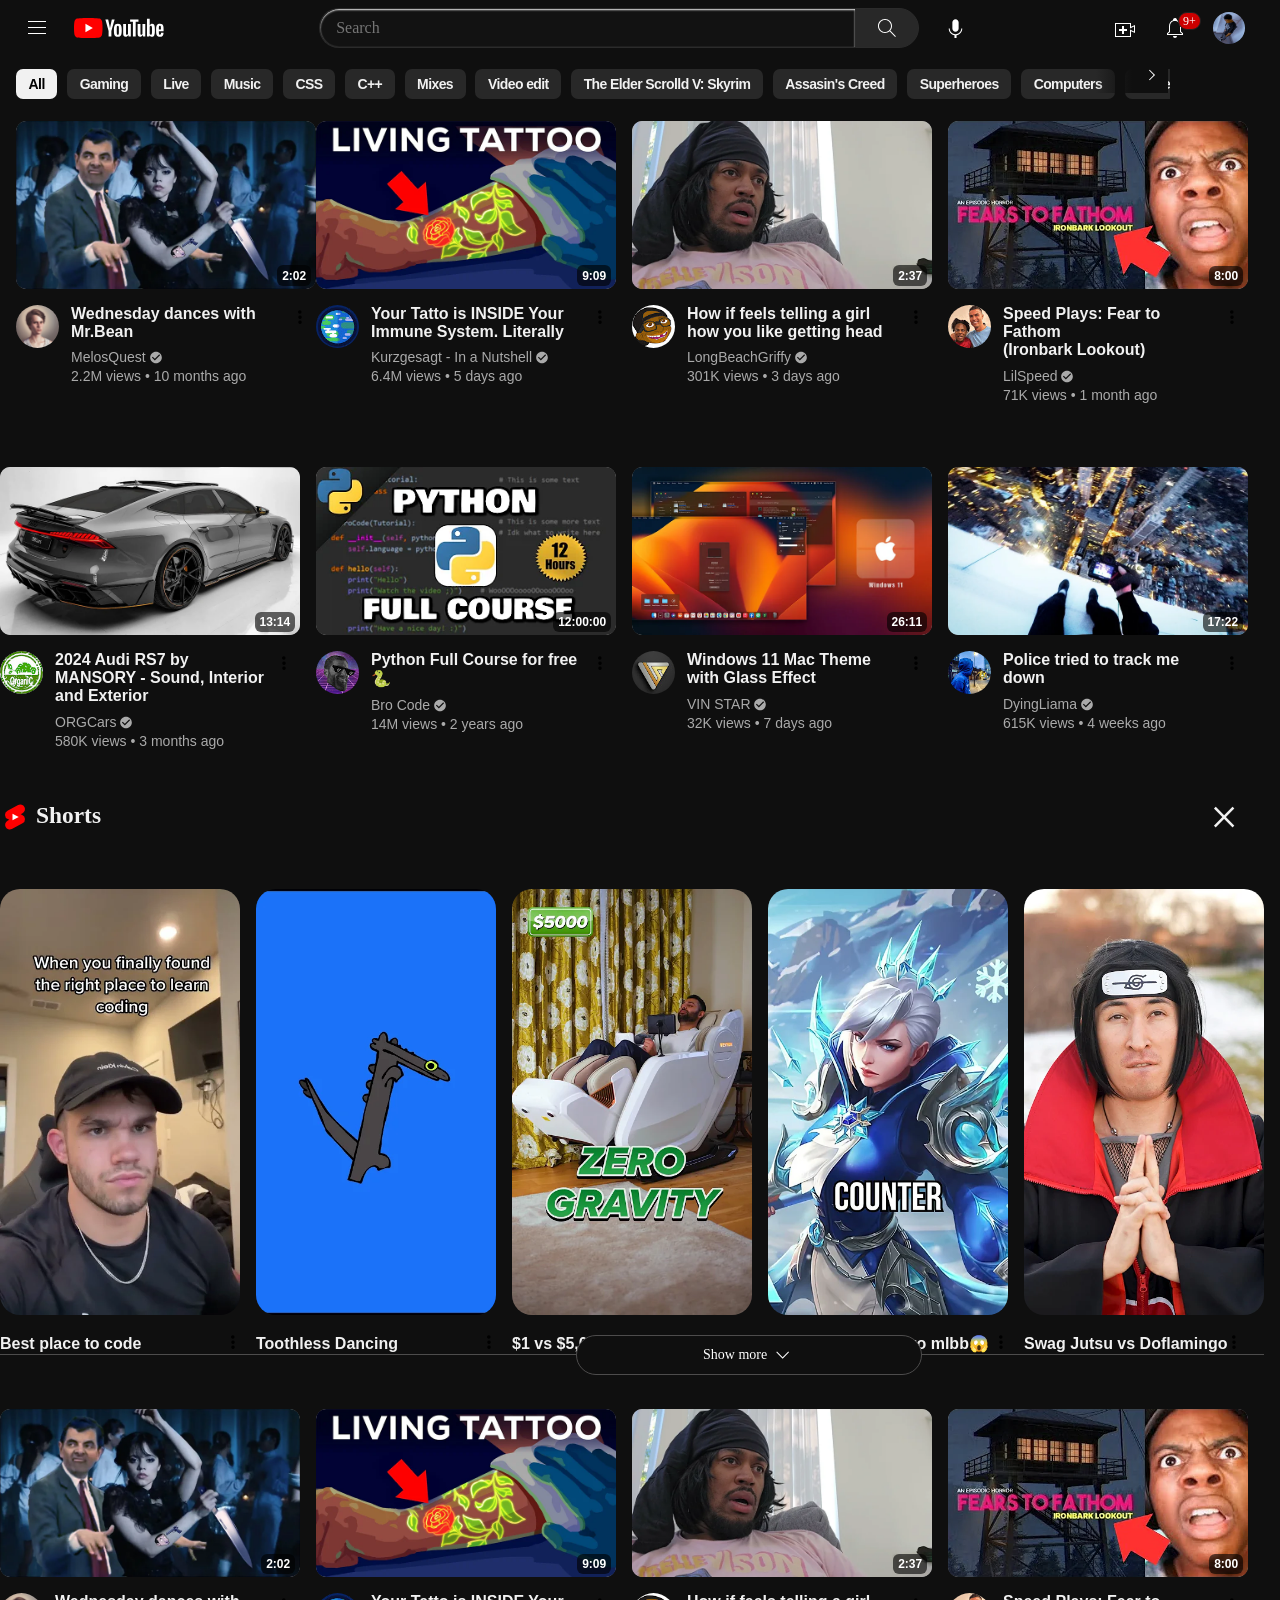
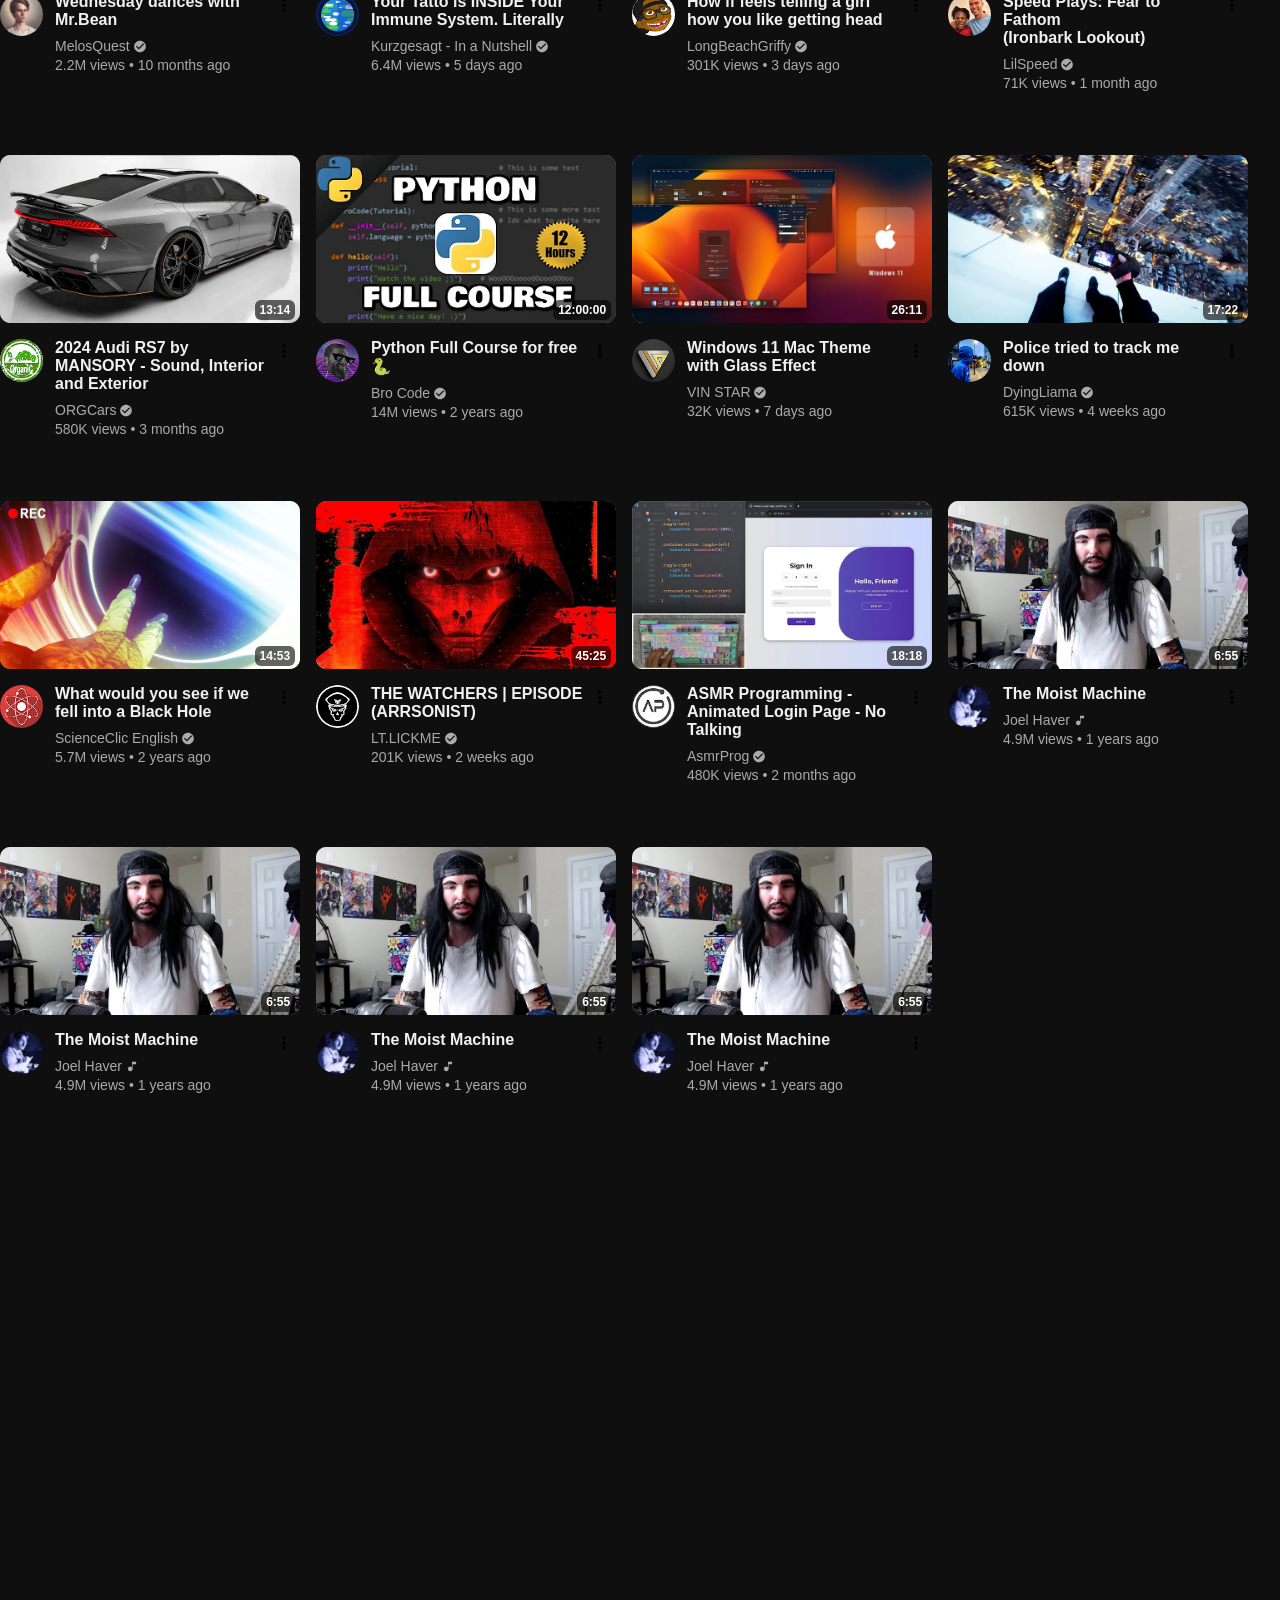
==== commit 7190a2da: "90%" ====
--- a/index.html
+++ b/index.html
@@ -1114,37 +1114,29 @@
             </article>
             <article class="video-container">
                 <a href="#" class="thumbnail" data-duration="6:55">
-                    <img class="thumbnail-image" src="video-box-images/moist.webp" alt="">
-
-                </a>
-                <div class="video-details-section">
-                    <div class="video-bottom-section">
-                        <a class="bx" href="#">
-                            <img class="channel-icon" src="video-box-images/moistsm.jpg" alt="" title="Joel Haver">
-                        </a>
-                        <div class="video-details">
-                            <div class="video-title-section">
-                                <a href="#" class="video-title" title="The Moist Machine">The Moist Machine
-                                </a>
-                            </div>
-                            <div class="name-section">
-                                <a href="#" class="video-channel-name" title="Joel Haver">Joel Haver
-                                    <span class="hover-channel-name">Joel Haver</span>
-                                </a>
-                                <div class="svgg">
-                                    <svg xmlns="http://www.w3.org/2000/svg" enable-background="new 0 0 24 24"
-                                        viewBox="0 0 24 24" width="14" focusable="false">
-                                        <path
-                                            d="M12 4v9.38c-.73-.84-1.8-1.38-3-1.38-2.21 0-4 1.79-4 4s1.79 4 4 4 4-1.79 4-4V8h6V4h-7z">
-                                        </path>
-                                        <div class="verified official">Official Artist Channel</div>
-                                    </svg>
-                                </div>
-                            </div>
-                            <div class="video-metadata">
-                                <span>4.9M views</span>
-                                &#x2022;
-                                <span> 1 years ago</span>
+                    <img class="thumbnail-image" src="video-box-images/fruits ninja.webp" alt="">
+
+                </a>
+                <div class="video-details-section">
+                    <div class="video-bottom-section">
+                        <a class="bx" href="#">
+                            <img class="channel-icon" src="video-box-images/fruitssmo.jpg" alt="" title="Luke Muscat">
+                        </a>
+                        <div class="video-details">
+                            <div class="video-title-section">
+                                <a href="#" class="video-title" title="How i designed Fruit Ninja">How i designed Fruit Ninja
+                                </a>
+                            </div>
+                            <div class="name-section">
+                                <a href="#" class="video-channel-name" title="Luke Muscat">Luke Muscat
+                                    <span class="hover-channel-name">Luke Muscat</span>
+                                </a>
+                                
+                            </div>
+                            <div class="video-metadata">
+                                <span>4.7M views</span>
+                                &#x2022;
+                                <span> 7 months ago</span>
 
                             </div>
                         </div>
@@ -1154,37 +1146,30 @@
             </article>
             <article class="video-container">
                 <a href="#" class="thumbnail" data-duration="6:55">
-                    <img class="thumbnail-image" src="video-box-images/moist.webp" alt="">
-
-                </a>
-                <div class="video-details-section">
-                    <div class="video-bottom-section">
-                        <a class="bx" href="#">
-                            <img class="channel-icon" src="video-box-images/moistsm.jpg" alt="" title="Joel Haver">
-                        </a>
-                        <div class="video-details">
-                            <div class="video-title-section">
-                                <a href="#" class="video-title" title="The Moist Machine">The Moist Machine
-                                </a>
-                            </div>
-                            <div class="name-section">
-                                <a href="#" class="video-channel-name" title="Joel Haver">Joel Haver
-                                    <span class="hover-channel-name">Joel Haver</span>
-                                </a>
-                                <div class="svgg">
-                                    <svg xmlns="http://www.w3.org/2000/svg" enable-background="new 0 0 24 24"
-                                        viewBox="0 0 24 24" width="14" focusable="false">
-                                        <path
-                                            d="M12 4v9.38c-.73-.84-1.8-1.38-3-1.38-2.21 0-4 1.79-4 4s1.79 4 4 4 4-1.79 4-4V8h6V4h-7z">
-                                        </path>
-                                        <div class="verified official">Official Artist Channel</div>
-                                    </svg>
-                                </div>
-                            </div>
-                            <div class="video-metadata">
-                                <span>4.9M views</span>
-                                &#x2022;
-                                <span> 1 years ago</span>
+                    <img class="thumbnail-image" src="video-box-images/comp.webp" alt="">
+
+                </a>
+                <div class="video-details-section">
+                    <div class="video-bottom-section">
+                        <a class="bx" href="#">
+                            <img class="channel-icon" src="video-box-images/compsco.jpg" alt="" title="ExplosmEntertainment">
+                        </a>
+                        <div class="video-details">
+                            <div class="video-title-section">
+                                <a href="#" class="video-title" title="Cyanide & Happiness MEGA COMPILATION | Every 2023 C&H">Cyanide & Happiness MEGA COMPILATION | Every 2023 C&H
+                                </a>
+                            </div>
+                            <div class="name-section">
+                                <a href="#" class="video-channel-name" title="ExplosmEntertainment">ExplosmEntertainment
+                                    <span class="hover-channel-name">ExplosmEntertainment</span>
+                                </a>
+                                <div class="svgg">
+                                </div>
+                            </div>
+                            <div class="video-metadata">
+                                <span>269K views</span>
+                                &#x2022;
+                                <span> 4 weeks ago</span>
 
                             </div>
                         </div>
@@ -1298,12 +1283,124 @@
                 <article>
                     <div class="contianer">
                         <div class="container-top-section">
-                            <img src="shorts-images/oar2.jpg" alt="">
+                            <img src="shorts-images/brogrammer.webp" alt="">
                         </div>
                         <div class="bot-shorts">
                             <div class="container-bottom-section">
-                                <div class="shorts-title">72-Doctor using curing baldness</div>
-                                <div class="shorts-meta-data">3.9M views</div>
+                                <div class="shorts-title">Best place to code #softwareengineer..</div>
+                                <div class="shorts-meta-data">2K views</div>
+                            </div>
+                            <i id="Shorts-menu-icon" class="fa-solid fa-ellipsis-vertical"></i>
+                        </div>
+                    </div>
+                </article>
+                <article>
+                    <div class="contianer">
+                        <div class="container-top-section">
+                            <img src="shorts-images/toothless.webp" alt="">
+                        </div>
+                        <div class="bot-shorts">
+                            <div class="container-bottom-section">
+                                <div class="shorts-title">Toothless Dancing Meme[GREEN SCREEN]</div>
+                                <div class="shorts-meta-data">2.4M views</div>
+                            </div>
+                            <i id="Shorts-menu-icon" class="fa-solid fa-ellipsis-vertical"></i>
+                        </div>
+                    </div>
+                </article>
+                <article>
+                    <div class="contianer">
+                        <div class="container-top-section">
+                            <img src="shorts-images/whosboss.webp" alt="">
+                        </div>
+                        <div class="bot-shorts">
+                            <div class="container-bottom-section">
+                                <div class="shorts-title">$1 vs $5,000 Chair</div>
+                                <div class="shorts-meta-data">4.7M views</div>
+                            </div>
+                            <i id="Shorts-menu-icon" class="fa-solid fa-ellipsis-vertical"></i>
+                        </div>
+                    </div>
+                </article>
+                <article>
+                    <div class="contianer">
+                        <div class="container-top-section">
+                            <img src="shorts-images/ml.webp" alt="">
+                        </div>
+                        <div class="bot-shorts">
+                            <div class="container-bottom-section">
+                                <div class="shorts-title">dyrroth counter hero mlbb😱😱|</div>
+                                <div class="shorts-meta-data">1.1M views</div>
+                            </div>
+                            <i id="Shorts-menu-icon" class="fa-solid fa-ellipsis-vertical"></i>
+                        </div>
+                    </div>
+                </article>
+                <article>
+                    <div class="contianer">
+                        <div class="container-top-section">
+                            <img src="shorts-images/chris.webp" alt="">
+                        </div>
+                        <div class="bot-shorts">
+                            <div class="container-bottom-section">
+                                <div class="shorts-title">Swag Jutsu vs Doflamingo</div>
+                                <div class="shorts-meta-data">1.3M views</div>
+                            </div>
+                            <i id="Shorts-menu-icon" class="fa-solid fa-ellipsis-vertical"></i>
+                        </div>
+                    </div>
+                </article>
+                <article>
+                    <div class="contianer">
+                        <div class="container-top-section">
+                            <img src="shorts-images/stephen.webp" alt="">
+                        </div>
+                        <div class="bot-shorts">
+                            <div class="container-bottom-section">
+                                <div class="shorts-title">GTA V after 6 launches</div>
+                                <div class="shorts-meta-data">1.3M views</div>
+                            </div>
+                            <i id="Shorts-menu-icon" class="fa-solid fa-ellipsis-vertical"></i>
+                        </div>
+                    </div>
+                </article>
+                <article>
+                    <div class="contianer">
+                        <div class="container-top-section">
+                            <img src="shorts-images/jeremy.webp" alt="">
+                        </div>
+                        <div class="bot-shorts">
+                            <div class="container-bottom-section">
+                                <div class="shorts-title">Jeremy Clarkson breaks his Lamborghini..</div>
+                                <div class="shorts-meta-data">3M views</div>
+                            </div>
+                            <i id="Shorts-menu-icon" class="fa-solid fa-ellipsis-vertical"></i>
+                        </div>
+                    </div>
+                </article>
+                <article>
+                    <div class="contianer">
+                        <div class="container-top-section">
+                            <img src="shorts-images/npc.webp" alt="">
+                        </div>
+                        <div class="bot-shorts">
+                            <div class="container-bottom-section">
+                                <div class="shorts-title">NPC rematch!</div>
+                                <div class="shorts-meta-data">547K views</div>
+                            </div>
+                            <i id="Shorts-menu-icon" class="fa-solid fa-ellipsis-vertical"></i>
+                        </div>
+                    </div>
+                </article>
+                <article>
+                    <div class="contianer">
+                        <div class="container-top-section">
+                            <img src="shorts-images/bath.webp" alt="">
+                        </div>
+                        <div class="bot-shorts">
+                            <div class="container-bottom-section">
+                                <div class="shorts-title">CAN I GO TO THE BATHROOM?..</div>
+                                <div class="shorts-meta-data">2.1M views</div>
                             </div>
                             <i id="Shorts-menu-icon" class="fa-solid fa-ellipsis-vertical"></i>
                         </div>
@@ -1326,12 +1423,12 @@
                 <article>
                     <div class="contianer">
                         <div class="container-top-section">
-                            <img src="shorts-images/oar2.jpg" alt="">
+                            <img src="shorts-images/eminem.webp" alt="">
                         </div>
                         <div class="bot-shorts">
                             <div class="container-bottom-section">
-                                <div class="shorts-title">72-Doctor using curing baldness</div>
-                                <div class="shorts-meta-data">3.9M views</div>
+                                <div class="shorts-title">With Eminem in Detroit</div>
+                                <div class="shorts-meta-data">2.9M views</div>
                             </div>
                             <i id="Shorts-menu-icon" class="fa-solid fa-ellipsis-vertical"></i>
                         </div>
@@ -1340,54 +1437,12 @@
                 <article>
                     <div class="contianer">
                         <div class="container-top-section">
-                            <img src="shorts-images/oar2.jpg" alt="">
+                            <img src="shorts-images/toff.webp" alt="">
                         </div>
                         <div class="bot-shorts">
                             <div class="container-bottom-section">
-                                <div class="shorts-title">72-Doctor using curing baldness</div>
-                                <div class="shorts-meta-data">3.9M views</div>
-                            </div>
-                            <i id="Shorts-menu-icon" class="fa-solid fa-ellipsis-vertical"></i>
-                        </div>
-                    </div>
-                </article>
-                <article>
-                    <div class="contianer">
-                        <div class="container-top-section">
-                            <img src="shorts-images/oar2.jpg" alt="">
-                        </div>
-                        <div class="bot-shorts">
-                            <div class="container-bottom-section">
-                                <div class="shorts-title">72-Doctor using curing baldness</div>
-                                <div class="shorts-meta-data">3.9M views</div>
-                            </div>
-                            <i id="Shorts-menu-icon" class="fa-solid fa-ellipsis-vertical"></i>
-                        </div>
-                    </div>
-                </article>
-                <article>
-                    <div class="contianer">
-                        <div class="container-top-section">
-                            <img src="shorts-images/oar2.jpg" alt="">
-                        </div>
-                        <div class="bot-shorts">
-                            <div class="container-bottom-section">
-                                <div class="shorts-title">72-Doctor using curing baldness</div>
-                                <div class="shorts-meta-data">3.9M views</div>
-                            </div>
-                            <i id="Shorts-menu-icon" class="fa-solid fa-ellipsis-vertical"></i>
-                        </div>
-                    </div>
-                </article>
-                <article>
-                    <div class="contianer">
-                        <div class="container-top-section">
-                            <img src="shorts-images/oar2.jpg" alt="">
-                        </div>
-                        <div class="bot-shorts">
-                            <div class="container-bottom-section">
-                                <div class="shorts-title">72-Doctor using curing baldness</div>
-                                <div class="shorts-meta-data">3.9M views</div>
+                                <div class="shorts-title">THIS is how you intoduce a character</div>
+                                <div class="shorts-meta-data">710K views</div>
                             </div>
                             <i id="Shorts-menu-icon" class="fa-solid fa-ellipsis-vertical"></i>
                         </div>
--- a/SCSS/main.css
+++ b/SCSS/main.css
@@ -18,6 +18,7 @@
   background: #0f0f0f;
   font-family: "Roboto", sans-serif;
   height: 1000vh;
+  height: 3000vh;
   overflow-x: hidden;
 }
 body .central {
@@ -611,6 +612,8 @@
 .video-section .video-container .thumbnail {
   position: relative;
   display: flex;
+  background-color: #aaa;
+  border-radius: 11px;
 }
 .video-section .video-container .thumbnail::before {
   background-color: rgba(0, 0, 0, 0.603);
@@ -863,6 +866,9 @@
   border-bottom: 1px solid #4d4c4c;
   margin-right: 1em;
 }
+.shorts-bottom-section article {
+  cursor: pointer;
+}
 .shorts-bottom-section .container-top-section {
   width: 100%;
 }
@@ -899,6 +905,11 @@
   background: #4d4c4c;
 }
 
+.shorts-title {
+  font-weight: 600;
+  line-height: 24px;
+}
+
 @media (prefers-color-scheme: light) {
   .mic {
     background: #f2f2f2;
@@ -964,4 +975,27 @@
   .fs:hover {
     background-color: #f2f2f2;
   }
+}
+@media screen and (max-width: 1311px) {
+  .aside-two {
+    display: none;
+  }
+  .aside2 {
+    display: block;
+  }
+}
+@media screen and (max-width: 425px) {
+  .mic {
+    background-color: red;
+  }
+  .search-container {
+    width: 0em;
+  }
+  .search-container input {
+    display: none;
+  }
+  .search-container .search-icon {
+    border: none;
+    background: none;
+  }
 }/*# sourceMappingURL=main.css.map */
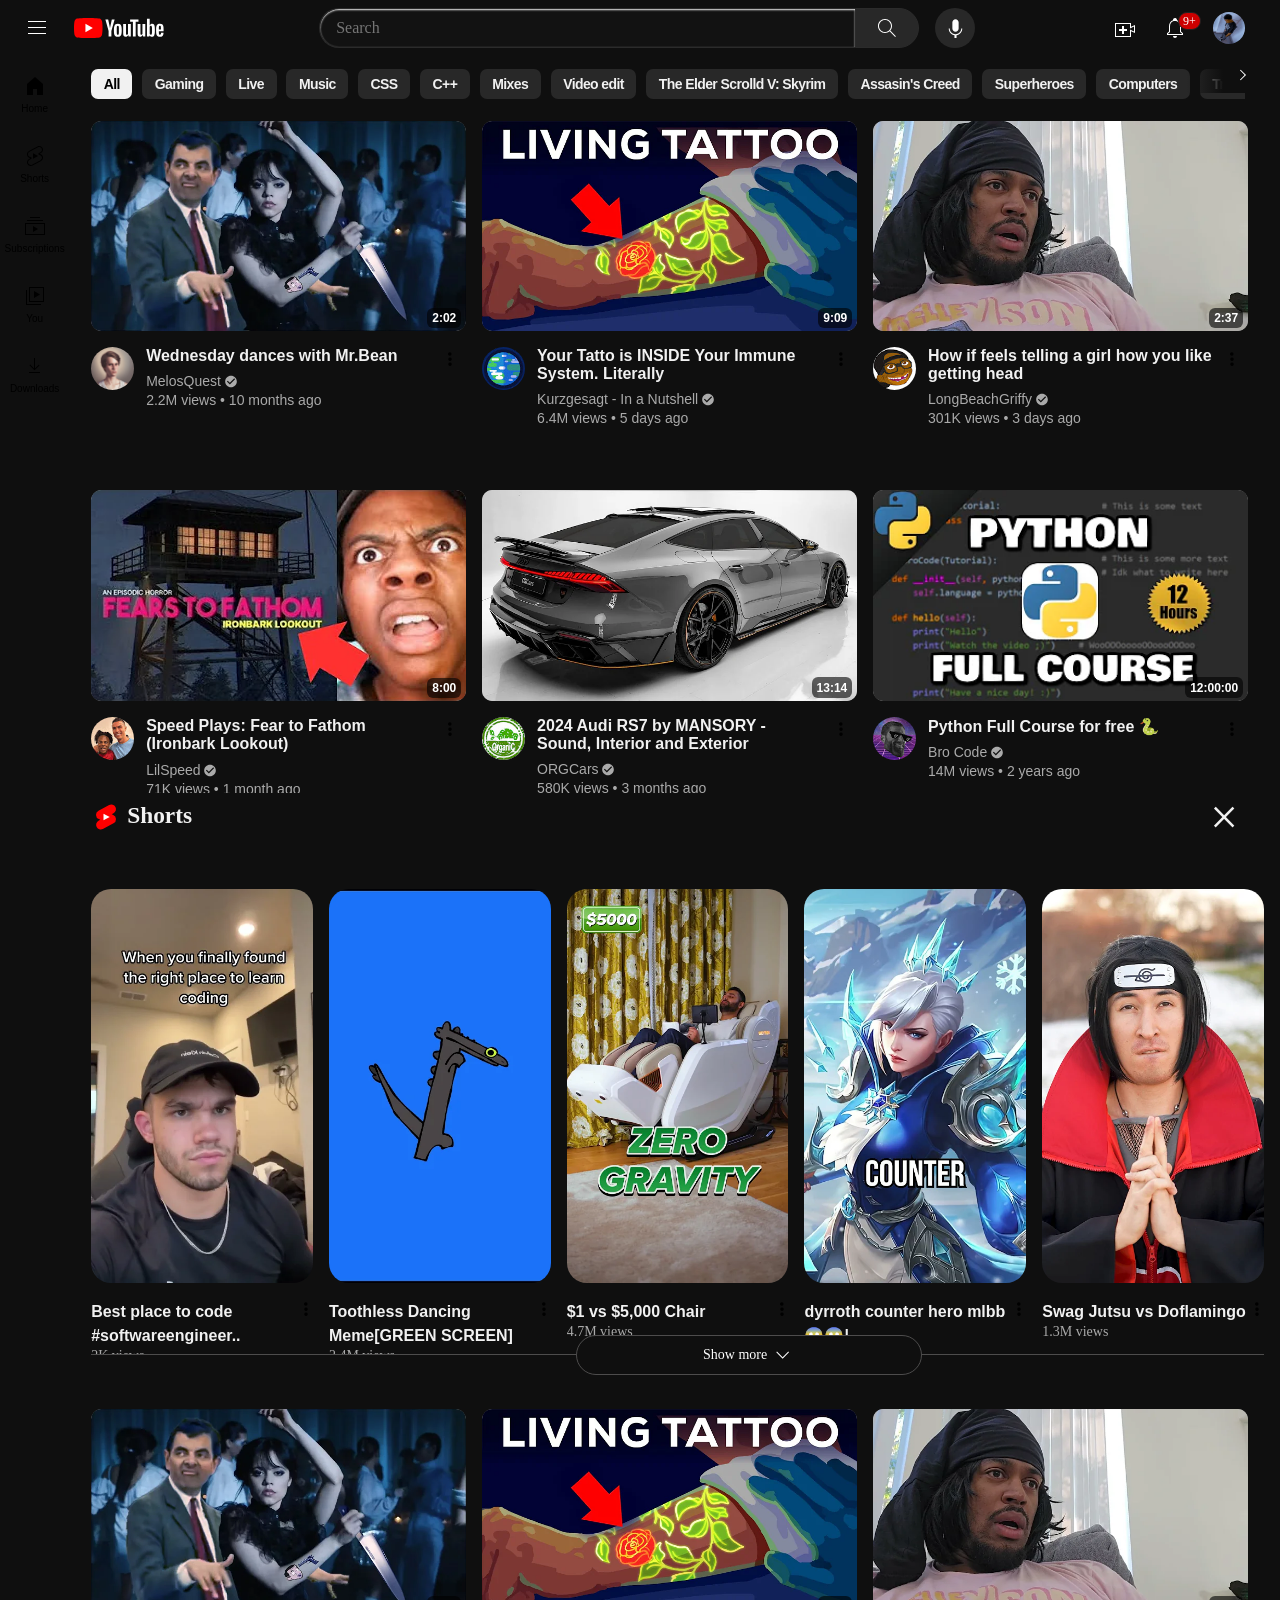
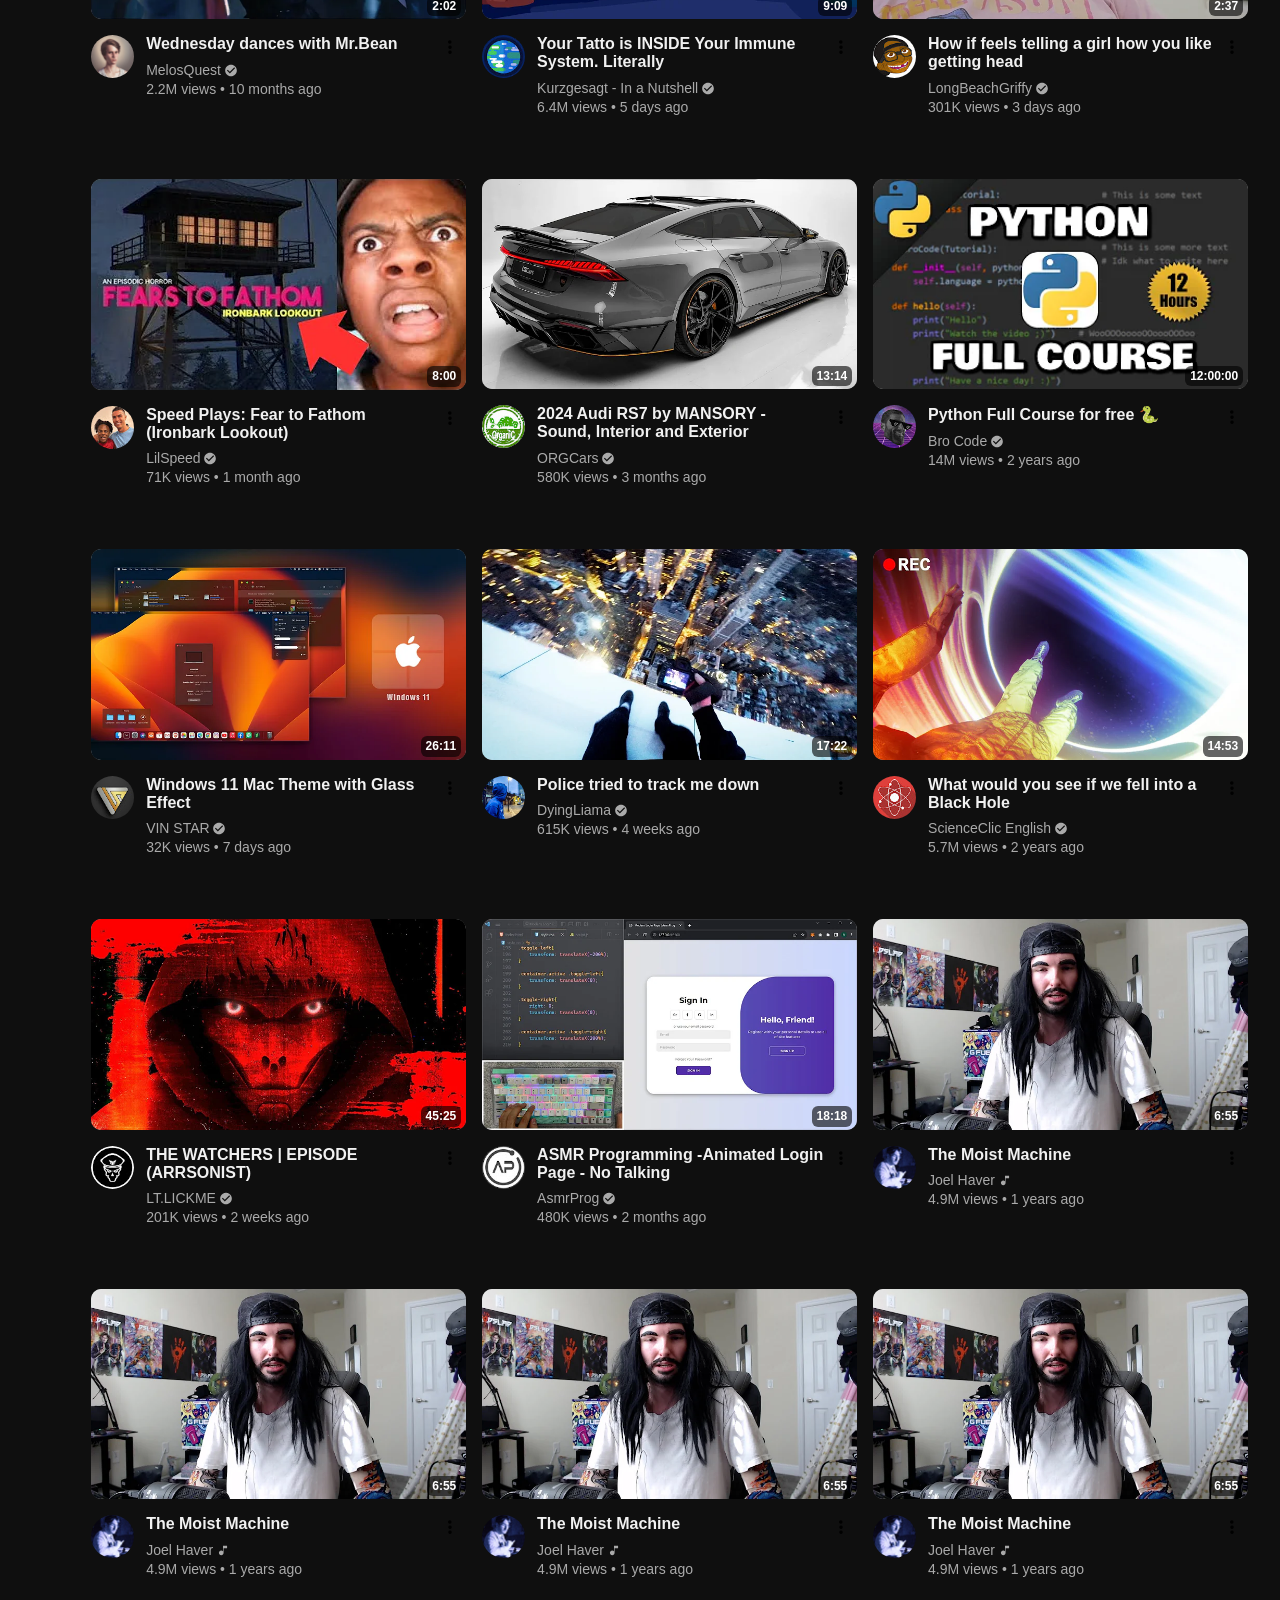
==== commit 33346670: "90percent" ====
--- a/index.html
+++ b/index.html
@@ -13,7 +13,7 @@
 </head>
 
 <body>
-  <div class="linee"></div>
+    <div class="linee"></div>
     <main class="sticky">
         <nav>
             <div class="left">
@@ -156,7 +156,7 @@
                     <span>Notifications</span>
                 </div>
                 <div class="user">
-                     <img src="images/me.jpg" alt="">
+                    <img src="images/me.jpg" alt="">
                 </div>
                 </a>
             </div>
@@ -219,7 +219,7 @@
                 <div class="list">
                     <div class="items  active" title="Home">
                         <svg xmlns="http://www.w3.org/2000/svg" enable-background="new 0 0 24 24" height="24"
-                            viewBox="0 0 24 24" width="24" focusable="false"   style="width: 25px;">
+                            viewBox="0 0 24 24" width="24" focusable="false" style="width: 25px;">
                             <g>
                                 <path d="M4 21V10.08l8-6.96 8 6.96V21h-6v-6h-4v6H4z"></path>
                             </g>
@@ -227,7 +227,12 @@
                         <p class="act">Home</p>
                     </div>
                     <div class="items" title="Shorts">
-                        <svg xmlns="http://www.w3.org/2000/svg" viewBox="0 0 24 24"  fill="transparent" stroke="white" focusable="false" style="pointer-events: none; display: block; width: 24px; height: 100%;"><path d="m17.77 10.32-1.2-.5L18 9.06c1.84-.96 2.53-3.23 1.56-5.06s-3.24-2.53-5.07-1.56L6 6.94c-1.29.68-2.07 2.04-2 3.49.07 1.42.93 2.67 2.22 3.25.03.01 1.2.5 1.2.5L6 14.93c-1.83.97-2.53 3.24-1.56 5.07.97 1.83 3.24 2.53 5.07 1.56l8.5-4.5c1.29-.68 2.06-2.04 1.99-3.49-.07-1.42-.94-2.68-2.23-3.25zM10 14.65v-5.3L15 12l-5 2.65z"></path></svg>
+                        <svg xmlns="http://www.w3.org/2000/svg" viewBox="0 0 24 24" fill="transparent" stroke="white"
+                            focusable="false" style="pointer-events: none; display: block; width: 24px; height: 100%;">
+                            <path
+                                d="m17.77 10.32-1.2-.5L18 9.06c1.84-.96 2.53-3.23 1.56-5.06s-3.24-2.53-5.07-1.56L6 6.94c-1.29.68-2.07 2.04-2 3.49.07 1.42.93 2.67 2.22 3.25.03.01 1.2.5 1.2.5L6 14.93c-1.83.97-2.53 3.24-1.56 5.07.97 1.83 3.24 2.53 5.07 1.56l8.5-4.5c1.29-.68 2.06-2.04 1.99-3.49-.07-1.42-.94-2.68-2.23-3.25zM10 14.65v-5.3L15 12l-5 2.65z">
+                            </path>
+                        </svg>
                         <p>Shorts</p>
                     </div>
                     <div class="items" title="Subscriptions">
@@ -602,20 +607,21 @@
             </section>
         </aside>
 
-        </section> 
+        </section>
         <section class="central">
             <section class="categories">
                 <ul class="category-section">
 
                     <li class="hover-cat  category active-cat">All</li>
-                    <li class="hover-cat  category"  title="Gaming"> Gaming</li>
+                    <li class="hover-cat  category" title="Gaming"> Gaming</li>
                     <li class="hover-cat  category" title="Live"> Live</li>
                     <li class="hover-cat  category" title="Music"> Music</li>
                     <li class="hover-cat  category" title="CSS"> CSS</li>
                     <li class="hover-cat  category" title="C++"> C++</li>
                     <li class="hover-cat  category" title="Mixes"> Mixes</li>
                     <li class="hover-cat  category" title="Video edit"> Video edit</li>
-                    <li class="hover-cat  category" title="The Elder Scrolld V: Skyrim"> The Elder Scrolld V: Skyrim</li>
+                    <li class="hover-cat  category" title="The Elder Scrolld V: Skyrim"> The Elder Scrolld V: Skyrim
+                    </li>
                     <li class="hover-cat  category" title="Assasin's Creed"> Assasin's Creed</li>
                     <li class="hover-cat  category" title="Superheroes"> Superheroes</li>
                     <li class="hover-cat  category" title="Computers"> Computers</li>
@@ -626,26 +632,27 @@
                     <li class="hover-cat  category" title="Recently Added"> Recently Added</li>
                     <li class="hover-cat  category" title="New to you"> New to you</li>
 
-                    </ul>
-                    <div class="push display-arrow-right" >
-                        <button class="arrow-right" style="background: none; border: none;">
-                            <svg xmlns="http://www.w3.org/2000/svg" height="16" viewBox="0 0 16 16"
-                                width="16" focusable="false" style="height: 16px;  margin-left: -.6rem;">
-                                <path d="M4.97 12.65 9.62 8 4.97 3.35l.71-.71L11.03 8l-5.35 5.35-.71-.7z"></path>
-                                <span>Next</span>
-                            </svg></button>
-                            
-                    </div>
-                    <div class="push-two display-arrow-left" >
-                        <button class="arrow-left" style="background: none; border: none;"><svg xmlns="http://www.w3.org/2000/svg" height="16" viewBox="0 0 16 16"
-                                width="16" focusable="false" style="height: 16px;  margin-left: -.6rem;">
-                                <path d="M4.97 12.65 9.62 8 4.97 3.35l.71-.71L11.03 8l-5.35 5.35-.71-.7z"></path>
-                                <span>Previous</span>
-                            </svg></button>
-                    </div>
+                </ul>
+                <div class="push display-arrow-right">
+                    <button class="arrow-right" style="background: none; border: none;">
+                        <svg xmlns="http://www.w3.org/2000/svg" height="16" viewBox="0 0 16 16" width="16"
+                            focusable="false" style="height: 16px;  margin-left: -.6rem;">
+                            <path d="M4.97 12.65 9.62 8 4.97 3.35l.71-.71L11.03 8l-5.35 5.35-.71-.7z"></path>
+                            <span>Next</span>
+                        </svg></button>
+
+                </div>
+                <div class="push-two display-arrow-left">
+                    <button class="arrow-left" style="background: none; border: none;"><svg
+                            xmlns="http://www.w3.org/2000/svg" height="16" viewBox="0 0 16 16" width="16"
+                            focusable="false" style="height: 16px;  margin-left: -.6rem;">
+                            <path d="M4.97 12.65 9.62 8 4.97 3.35l.71-.71L11.03 8l-5.35 5.35-.71-.7z"></path>
+                            <span>Previous</span>
+                        </svg></button>
+                </div>
             </section>
-        </section> 
-    
+        </section>
+
     </main>
     <section class="central">
         <section class="video-section">
@@ -687,18 +694,19 @@
                         </div>
                     </div>
                     <div class="three-dot"><i class="fa-solid fa-ellipsis-vertical"></i>
-                    <div class="menu-pop">
-                        <ul>
-                            <li><i></i>Add to queue</li>
-                            <li><i></i>Save to Watch later</li>
-                            <li><i></i>Save to playlist</li>
-                            <li><i></i>Share</li>
-                            <hr>
-                            <li><i></i>Not interested</li>
-                            <li><i></i>Don't recomend channel</li>
-                            <li><i></i>Report</li>
-                        </ul>
-                    </div></div>
+                        <div class="menu-pop">
+                            <ul>
+                                <li><i></i>Add to queue</li>
+                                <li><i></i>Save to Watch later</li>
+                                <li><i></i>Save to playlist</li>
+                                <li><i></i>Share</li>
+                                <hr>
+                                <li><i></i>Not interested</li>
+                                <li><i></i>Don't recomend channel</li>
+                                <li><i></i>Report</li>
+                            </ul>
+                        </div>
+                    </div>
                 </div>
             </article>
             <article class="video-container">
@@ -741,7 +749,7 @@
                             </div>
                         </div>
                     </div>
-                   <div class="three-dot"> <i class="fa-solid fa-ellipsis-vertical"></i></div>
+                    <div class="three-dot"> <i class="fa-solid fa-ellipsis-vertical"></i></div>
                 </div>
             </article>
             <article class="video-container">
@@ -783,7 +791,7 @@
                             </div>
                         </div>
                     </div>
-                   <div class="three-dot"> <i class="fa-solid fa-ellipsis-vertical"></i></div>
+                    <div class="three-dot"> <i class="fa-solid fa-ellipsis-vertical"></i></div>
                 </div>
             </article>
             <article class="video-container">
@@ -824,7 +832,7 @@
                             </div>
                         </div>
                     </div>
-                   <div class="three-dot"> <i class="fa-solid fa-ellipsis-vertical"></i></div>
+                    <div class="three-dot"> <i class="fa-solid fa-ellipsis-vertical"></i></div>
                 </div>
             </article>
             <article class="video-container">
@@ -865,7 +873,7 @@
                             </div>
                         </div>
                     </div>
-                   <div class="three-dot"> <i class="fa-solid fa-ellipsis-vertical"></i></div>
+                    <div class="three-dot"> <i class="fa-solid fa-ellipsis-vertical"></i></div>
                 </div>
             </article>
             <article class="video-container">
@@ -905,7 +913,7 @@
                             </div>
                         </div>
                     </div>
-                   <div class="three-dot"> <i class="fa-solid fa-ellipsis-vertical"></i></div>
+                    <div class="three-dot"> <i class="fa-solid fa-ellipsis-vertical"></i></div>
                 </div>
             </article>
             <article class="video-container">
@@ -945,7 +953,7 @@
                             </div>
                         </div>
                     </div>
-                   <div class="three-dot"> <i class="fa-solid fa-ellipsis-vertical"></i></div>
+                    <div class="three-dot"> <i class="fa-solid fa-ellipsis-vertical"></i></div>
                 </div>
             </article>
             <article class="video-container">
@@ -985,7 +993,7 @@
                             </div>
                         </div>
                     </div>
-                   <div class="three-dot"> <i class="fa-solid fa-ellipsis-vertical"></i></div>
+                    <div class="three-dot"> <i class="fa-solid fa-ellipsis-vertical"></i></div>
                 </div>
             </article>
             <article class="video-container">
@@ -1027,7 +1035,7 @@
                             </div>
                         </div>
                     </div>
-                   <div class="three-dot"> <i class="fa-solid fa-ellipsis-vertical"></i></div>
+                    <div class="three-dot"> <i class="fa-solid fa-ellipsis-vertical"></i></div>
                 </div>
             </article>
             <article class="video-container">
@@ -1068,7 +1076,7 @@
                             </div>
                         </div>
                     </div>
-                   <div class="three-dot"> <i class="fa-solid fa-ellipsis-vertical"></i></div>
+                    <div class="three-dot"> <i class="fa-solid fa-ellipsis-vertical"></i></div>
                 </div>
             </article>
             <article class="video-container">
@@ -1109,7 +1117,7 @@
                             </div>
                         </div>
                     </div>
-                   <div class="three-dot"> <i class="fa-solid fa-ellipsis-vertical"></i></div>
+                    <div class="three-dot"> <i class="fa-solid fa-ellipsis-vertical"></i></div>
                 </div>
             </article>
             <article class="video-container">
@@ -1124,14 +1132,15 @@
                         </a>
                         <div class="video-details">
                             <div class="video-title-section">
-                                <a href="#" class="video-title" title="How i designed Fruit Ninja">How i designed Fruit Ninja
+                                <a href="#" class="video-title" title="How i designed Fruit Ninja">How i designed Fruit
+                                    Ninja
                                 </a>
                             </div>
                             <div class="name-section">
                                 <a href="#" class="video-channel-name" title="Luke Muscat">Luke Muscat
                                     <span class="hover-channel-name">Luke Muscat</span>
                                 </a>
-                                
+
                             </div>
                             <div class="video-metadata">
                                 <span>4.7M views</span>
@@ -1141,7 +1150,7 @@
                             </div>
                         </div>
                     </div>
-                   <div class="three-dot"> <i class="fa-solid fa-ellipsis-vertical"></i></div>
+                    <div class="three-dot"> <i class="fa-solid fa-ellipsis-vertical"></i></div>
                 </div>
             </article>
             <article class="video-container">
@@ -1152,11 +1161,14 @@
                 <div class="video-details-section">
                     <div class="video-bottom-section">
                         <a class="bx" href="#">
-                            <img class="channel-icon" src="video-box-images/compsco.jpg" alt="" title="ExplosmEntertainment">
-                        </a>
-                        <div class="video-details">
-                            <div class="video-title-section">
-                                <a href="#" class="video-title" title="Cyanide & Happiness MEGA COMPILATION | Every 2023 C&H">Cyanide & Happiness MEGA COMPILATION | Every 2023 C&H
+                            <img class="channel-icon" src="video-box-images/compsco.jpg" alt=""
+                                title="ExplosmEntertainment">
+                        </a>
+                        <div class="video-details">
+                            <div class="video-title-section">
+                                <a href="#" class="video-title"
+                                    title="Cyanide & Happiness MEGA COMPILATION | Every 2023 C&H">Cyanide & Happiness
+                                    MEGA COMPILATION | Every 2023 C&H
                                 </a>
                             </div>
                             <div class="name-section">
@@ -1174,7 +1186,7 @@
                             </div>
                         </div>
                     </div>
-                   <div class="three-dot"> <i class="fa-solid fa-ellipsis-vertical"></i></div>
+                    <div class="three-dot"> <i class="fa-solid fa-ellipsis-vertical"></i></div>
                 </div>
             </article>
             <article class="video-container">
@@ -1214,7 +1226,7 @@
                             </div>
                         </div>
                     </div>
-                   <div class="three-dot"> <i class="fa-solid fa-ellipsis-vertical"></i></div>
+                    <div class="three-dot"> <i class="fa-solid fa-ellipsis-vertical"></i></div>
                 </div>
             </article>
             <article class="video-container">
@@ -1259,7 +1271,7 @@
             </article>
 
         </section>
-        
+
         <section class="shorts-section">
             <div class="shorts-head">
                 <div class="left-shorts">
@@ -1285,10 +1297,12 @@
                         <div class="container-top-section">
                             <img src="shorts-images/brogrammer.webp" alt="">
                         </div>
-                        <div class="bot-shorts">
-                            <div class="container-bottom-section">
-                                <div class="shorts-title">Best place to code #softwareengineer..</div>
-                                <div class="shorts-meta-data">2K views</div>
+                        <div class="flx">
+                            <div class="bot-shorts">
+                                <div class="container-bottom-section">
+                                    <div class="shorts-title">Best place to code #softwareengineer..</div>
+                                    <div class="shorts-meta-data">2K views</div>
+                                </div>
                             </div>
                             <i id="Shorts-menu-icon" class="fa-solid fa-ellipsis-vertical"></i>
                         </div>
@@ -1299,10 +1313,12 @@
                         <div class="container-top-section">
                             <img src="shorts-images/toothless.webp" alt="">
                         </div>
-                        <div class="bot-shorts">
-                            <div class="container-bottom-section">
-                                <div class="shorts-title">Toothless Dancing Meme[GREEN SCREEN]</div>
-                                <div class="shorts-meta-data">2.4M views</div>
+                        <div class="flx">
+                            <div class="bot-shorts">
+                                <div class="container-bottom-section">
+                                    <div class="shorts-title">Toothless Dancing Meme[GREEN SCREEN]</div>
+                                    <div class="shorts-meta-data">2.4M views</div>
+                                </div>
                             </div>
                             <i id="Shorts-menu-icon" class="fa-solid fa-ellipsis-vertical"></i>
                         </div>
@@ -1313,10 +1329,12 @@
                         <div class="container-top-section">
                             <img src="shorts-images/whosboss.webp" alt="">
                         </div>
-                        <div class="bot-shorts">
-                            <div class="container-bottom-section">
-                                <div class="shorts-title">$1 vs $5,000 Chair</div>
-                                <div class="shorts-meta-data">4.7M views</div>
+                        <div class="flx">
+                            <div class="bot-shorts">
+                                <div class="container-bottom-section">
+                                    <div class="shorts-title">$1 vs $5,000 Chair</div>
+                                    <div class="shorts-meta-data">4.7M views</div>
+                                </div>
                             </div>
                             <i id="Shorts-menu-icon" class="fa-solid fa-ellipsis-vertical"></i>
                         </div>
@@ -1327,10 +1345,12 @@
                         <div class="container-top-section">
                             <img src="shorts-images/ml.webp" alt="">
                         </div>
-                        <div class="bot-shorts">
-                            <div class="container-bottom-section">
-                                <div class="shorts-title">dyrroth counter hero mlbb😱😱|</div>
-                                <div class="shorts-meta-data">1.1M views</div>
+                        <div class="flx">
+                            <div class="bot-shorts">
+                                <div class="container-bottom-section">
+                                    <div class="shorts-title">dyrroth counter hero mlbb😱😱|</div>
+                                    <div class="shorts-meta-data">1.1M views</div>
+                                </div>
                             </div>
                             <i id="Shorts-menu-icon" class="fa-solid fa-ellipsis-vertical"></i>
                         </div>
@@ -1341,10 +1361,12 @@
                         <div class="container-top-section">
                             <img src="shorts-images/chris.webp" alt="">
                         </div>
-                        <div class="bot-shorts">
-                            <div class="container-bottom-section">
-                                <div class="shorts-title">Swag Jutsu vs Doflamingo</div>
-                                <div class="shorts-meta-data">1.3M views</div>
+                        <div class="flx">
+                            <div class="bot-shorts">
+                                <div class="container-bottom-section">
+                                    <div class="shorts-title">Swag Jutsu vs Doflamingo</div>
+                                    <div class="shorts-meta-data">1.3M views</div>
+                                </div>
                             </div>
                             <i id="Shorts-menu-icon" class="fa-solid fa-ellipsis-vertical"></i>
                         </div>
@@ -1355,10 +1377,12 @@
                         <div class="container-top-section">
                             <img src="shorts-images/stephen.webp" alt="">
                         </div>
-                        <div class="bot-shorts">
-                            <div class="container-bottom-section">
-                                <div class="shorts-title">GTA V after 6 launches</div>
-                                <div class="shorts-meta-data">1.3M views</div>
+                        <div class="flx">
+                            <div class="bot-shorts">
+                                <div class="container-bottom-section">
+                                    <div class="shorts-title">GTA V after 6 launches</div>
+                                    <div class="shorts-meta-data">1.3M views</div>
+                                </div>
                             </div>
                             <i id="Shorts-menu-icon" class="fa-solid fa-ellipsis-vertical"></i>
                         </div>
@@ -1369,10 +1393,12 @@
                         <div class="container-top-section">
                             <img src="shorts-images/jeremy.webp" alt="">
                         </div>
-                        <div class="bot-shorts">
-                            <div class="container-bottom-section">
-                                <div class="shorts-title">Jeremy Clarkson breaks his Lamborghini..</div>
-                                <div class="shorts-meta-data">3M views</div>
+                        <div class="flx">
+                            <div class="bot-shorts">
+                                <div class="container-bottom-section">
+                                    <div class="shorts-title">Jeremy Clarkson breaks his Lamborghini..</div>
+                                    <div class="shorts-meta-data">3M views</div>
+                                </div>
                             </div>
                             <i id="Shorts-menu-icon" class="fa-solid fa-ellipsis-vertical"></i>
                         </div>
@@ -1383,10 +1409,12 @@
                         <div class="container-top-section">
                             <img src="shorts-images/npc.webp" alt="">
                         </div>
-                        <div class="bot-shorts">
-                            <div class="container-bottom-section">
-                                <div class="shorts-title">NPC rematch!</div>
-                                <div class="shorts-meta-data">547K views</div>
+                        <div class="flx">
+                            <div class="bot-shorts">
+                                <div class="container-bottom-section">
+                                    <div class="shorts-title">NPC rematch!</div>
+                                    <div class="shorts-meta-data">547K views</div>
+                                </div>
                             </div>
                             <i id="Shorts-menu-icon" class="fa-solid fa-ellipsis-vertical"></i>
                         </div>
@@ -1411,10 +1439,12 @@
                         <div class="container-top-section">
                             <img src="shorts-images/oar2.jpg" alt="">
                         </div>
-                        <div class="bot-shorts">
-                            <div class="container-bottom-section">
-                                <div class="shorts-title">72-Doctor using curing baldness</div>
-                                <div class="shorts-meta-data">3.9M views</div>
+                        <div class="flx">
+                            <div class="bot-shorts">
+                                <div class="container-bottom-section">
+                                    <div class="shorts-title">72-Doctor using curing baldness</div>
+                                    <div class="shorts-meta-data">3.9M views</div>
+                                </div>
                             </div>
                             <i id="Shorts-menu-icon" class="fa-solid fa-ellipsis-vertical"></i>
                         </div>
@@ -1425,10 +1455,12 @@
                         <div class="container-top-section">
                             <img src="shorts-images/eminem.webp" alt="">
                         </div>
-                        <div class="bot-shorts">
-                            <div class="container-bottom-section">
-                                <div class="shorts-title">With Eminem in Detroit</div>
-                                <div class="shorts-meta-data">2.9M views</div>
+                        <div class="flx">
+                            <div class="bot-shorts">
+                                <div class="container-bottom-section">
+                                    <div class="shorts-title">With Eminem in Detroit</div>
+                                    <div class="shorts-meta-data">2.9M views</div>
+                                </div>
                             </div>
                             <i id="Shorts-menu-icon" class="fa-solid fa-ellipsis-vertical"></i>
                         </div>
@@ -1439,19 +1471,25 @@
                         <div class="container-top-section">
                             <img src="shorts-images/toff.webp" alt="">
                         </div>
-                        <div class="bot-shorts">
-                            <div class="container-bottom-section">
-                                <div class="shorts-title">THIS is how you intoduce a character</div>
-                                <div class="shorts-meta-data">710K views</div>
+                        <div class="flx">
+                            <div class="bot-shorts">
+                                <div class="container-bottom-section">
+                                    <div class="shorts-title">THIS is how you intoduce a character</div>
+                                    <div class="shorts-meta-data">710K views</div>
+                                </div>
                             </div>
                             <i id="Shorts-menu-icon" class="fa-solid fa-ellipsis-vertical"></i>
                         </div>
                     </div>
                 </article>
             </div>
-            <button class="show-more"><p>Show more</p>
-                <i><svg xmlns="http://www.w3.org/2000/svg" height="24" viewBox="0 0 24 24" width="24" focusable="false" style="pointer-events: none; fill:white; display: block; width: 24px; height: 100%;"><path d="m18 9.28-6.35 6.35-6.37-6.35.72-.71 5.64 5.65 5.65-5.65z"></path></svg></i>
-            </button> 
+            <button class="show-more">
+                <p>Show more</p>
+                <i><svg xmlns="http://www.w3.org/2000/svg" height="24" viewBox="0 0 24 24" width="24" focusable="false"
+                        style="pointer-events: none; fill:white; display: block; width: 24px; height: 100%;">
+                        <path d="m18 9.28-6.35 6.35-6.37-6.35.72-.71 5.64 5.65 5.65-5.65z"></path>
+                    </svg></i>
+            </button>
         </section>
         <section class="video-section video-section-two">
             <article class="video-container">
@@ -1492,18 +1530,19 @@
                         </div>
                     </div>
                     <div class="three-dot"><i class="fa-solid fa-ellipsis-vertical"></i>
-                    <div class="menu-pop">
-                        <ul>
-                            <li><i></i>Add to queue</li>
-                            <li><i></i>Save to Watch later</li>
-                            <li><i></i>Save to playlist</li>
-                            <li><i></i>Share</li>
-                            <hr>
-                            <li><i></i>Not interested</li>
-                            <li><i></i>Don't recomend channel</li>
-                            <li><i></i>Report</li>
-                        </ul>
-                    </div></div>
+                        <div class="menu-pop">
+                            <ul>
+                                <li><i></i>Add to queue</li>
+                                <li><i></i>Save to Watch later</li>
+                                <li><i></i>Save to playlist</li>
+                                <li><i></i>Share</li>
+                                <hr>
+                                <li><i></i>Not interested</li>
+                                <li><i></i>Don't recomend channel</li>
+                                <li><i></i>Report</li>
+                            </ul>
+                        </div>
+                    </div>
                 </div>
             </article>
             <article class="video-container">
@@ -1546,7 +1585,7 @@
                             </div>
                         </div>
                     </div>
-                   <div class="three-dot"> <i class="fa-solid fa-ellipsis-vertical"></i></div>
+                    <div class="three-dot"> <i class="fa-solid fa-ellipsis-vertical"></i></div>
                 </div>
             </article>
             <article class="video-container">
@@ -1588,7 +1627,7 @@
                             </div>
                         </div>
                     </div>
-                   <div class="three-dot"> <i class="fa-solid fa-ellipsis-vertical"></i></div>
+                    <div class="three-dot"> <i class="fa-solid fa-ellipsis-vertical"></i></div>
                 </div>
             </article>
             <article class="video-container">
@@ -1629,7 +1668,7 @@
                             </div>
                         </div>
                     </div>
-                   <div class="three-dot"> <i class="fa-solid fa-ellipsis-vertical"></i></div>
+                    <div class="three-dot"> <i class="fa-solid fa-ellipsis-vertical"></i></div>
                 </div>
             </article>
             <article class="video-container">
@@ -1670,7 +1709,7 @@
                             </div>
                         </div>
                     </div>
-                   <div class="three-dot"> <i class="fa-solid fa-ellipsis-vertical"></i></div>
+                    <div class="three-dot"> <i class="fa-solid fa-ellipsis-vertical"></i></div>
                 </div>
             </article>
             <article class="video-container">
@@ -1710,7 +1749,7 @@
                             </div>
                         </div>
                     </div>
-                   <div class="three-dot"> <i class="fa-solid fa-ellipsis-vertical"></i></div>
+                    <div class="three-dot"> <i class="fa-solid fa-ellipsis-vertical"></i></div>
                 </div>
             </article>
             <article class="video-container">
@@ -1750,7 +1789,7 @@
                             </div>
                         </div>
                     </div>
-                   <div class="three-dot"> <i class="fa-solid fa-ellipsis-vertical"></i></div>
+                    <div class="three-dot"> <i class="fa-solid fa-ellipsis-vertical"></i></div>
                 </div>
             </article>
             <article class="video-container">
@@ -1790,7 +1829,7 @@
                             </div>
                         </div>
                     </div>
-                   <div class="three-dot"> <i class="fa-solid fa-ellipsis-vertical"></i></div>
+                    <div class="three-dot"> <i class="fa-solid fa-ellipsis-vertical"></i></div>
                 </div>
             </article>
             <article class="video-container">
@@ -1832,7 +1871,7 @@
                             </div>
                         </div>
                     </div>
-                   <div class="three-dot"> <i class="fa-solid fa-ellipsis-vertical"></i></div>
+                    <div class="three-dot"> <i class="fa-solid fa-ellipsis-vertical"></i></div>
                 </div>
             </article>
             <article class="video-container">
@@ -1873,7 +1912,7 @@
                             </div>
                         </div>
                     </div>
-                   <div class="three-dot"> <i class="fa-solid fa-ellipsis-vertical"></i></div>
+                    <div class="three-dot"> <i class="fa-solid fa-ellipsis-vertical"></i></div>
                 </div>
             </article>
             <article class="video-container">
@@ -1914,7 +1953,7 @@
                             </div>
                         </div>
                     </div>
-                   <div class="three-dot"> <i class="fa-solid fa-ellipsis-vertical"></i></div>
+                    <div class="three-dot"> <i class="fa-solid fa-ellipsis-vertical"></i></div>
                 </div>
             </article>
             <article class="video-container">
@@ -1954,7 +1993,7 @@
                             </div>
                         </div>
                     </div>
-                   <div class="three-dot"> <i class="fa-solid fa-ellipsis-vertical"></i></div>
+                    <div class="three-dot"> <i class="fa-solid fa-ellipsis-vertical"></i></div>
                 </div>
             </article>
             <article class="video-container">
@@ -1994,7 +2033,7 @@
                             </div>
                         </div>
                     </div>
-                   <div class="three-dot"> <i class="fa-solid fa-ellipsis-vertical"></i></div>
+                    <div class="three-dot"> <i class="fa-solid fa-ellipsis-vertical"></i></div>
                 </div>
             </article>
             <article class="video-container">
@@ -2034,7 +2073,7 @@
                             </div>
                         </div>
                     </div>
-                   <div class="three-dot"> <i class="fa-solid fa-ellipsis-vertical"></i></div>
+                    <div class="three-dot"> <i class="fa-solid fa-ellipsis-vertical"></i></div>
                 </div>
             </article>
             <article class="video-container">
--- a/SCSS/main.css
+++ b/SCSS/main.css
@@ -910,6 +910,11 @@
   line-height: 24px;
 }
 
+.flx {
+  display: flex;
+  justify-content: space-between;
+}
+
 @media (prefers-color-scheme: light) {
   .mic {
     background: #f2f2f2;
@@ -998,4 +1003,7 @@
     border: none;
     background: none;
   }
+  .search-container .aside2 {
+    display: none;
+  }
 }/*# sourceMappingURL=main.css.map */
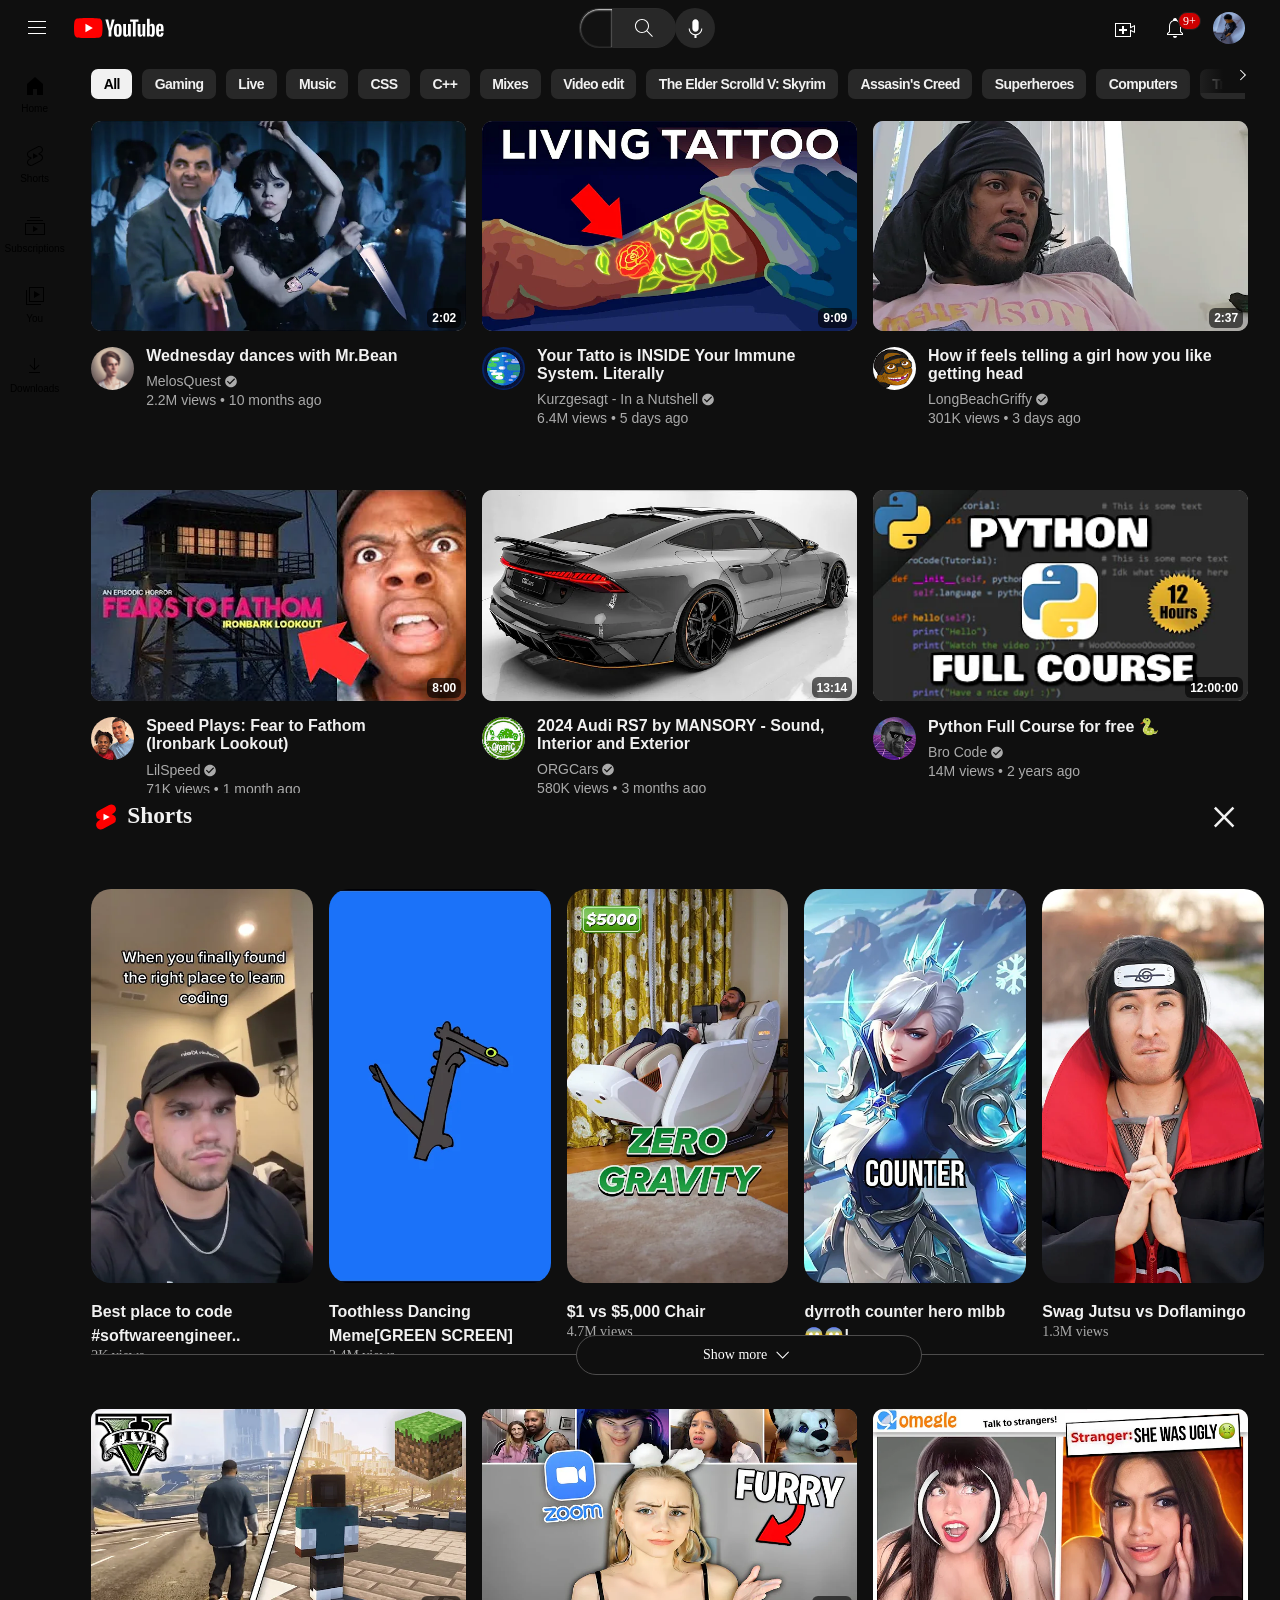
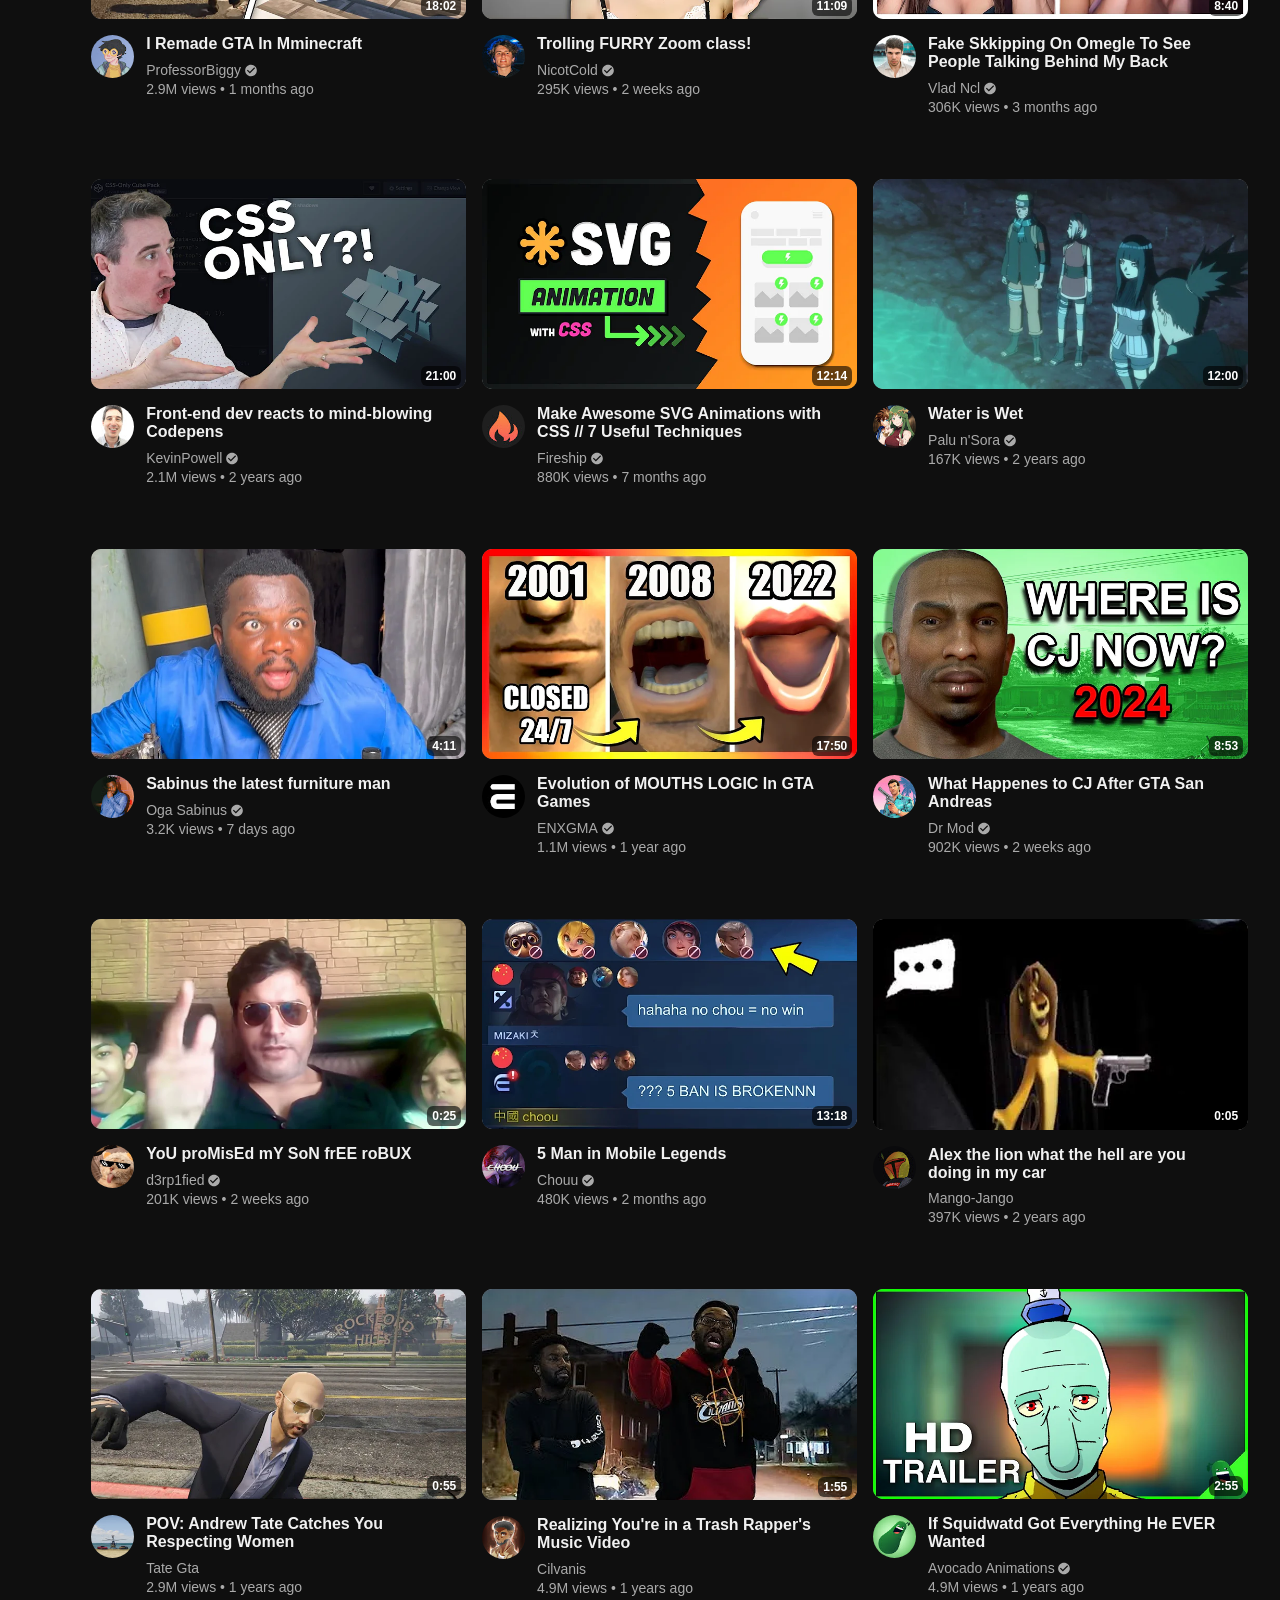
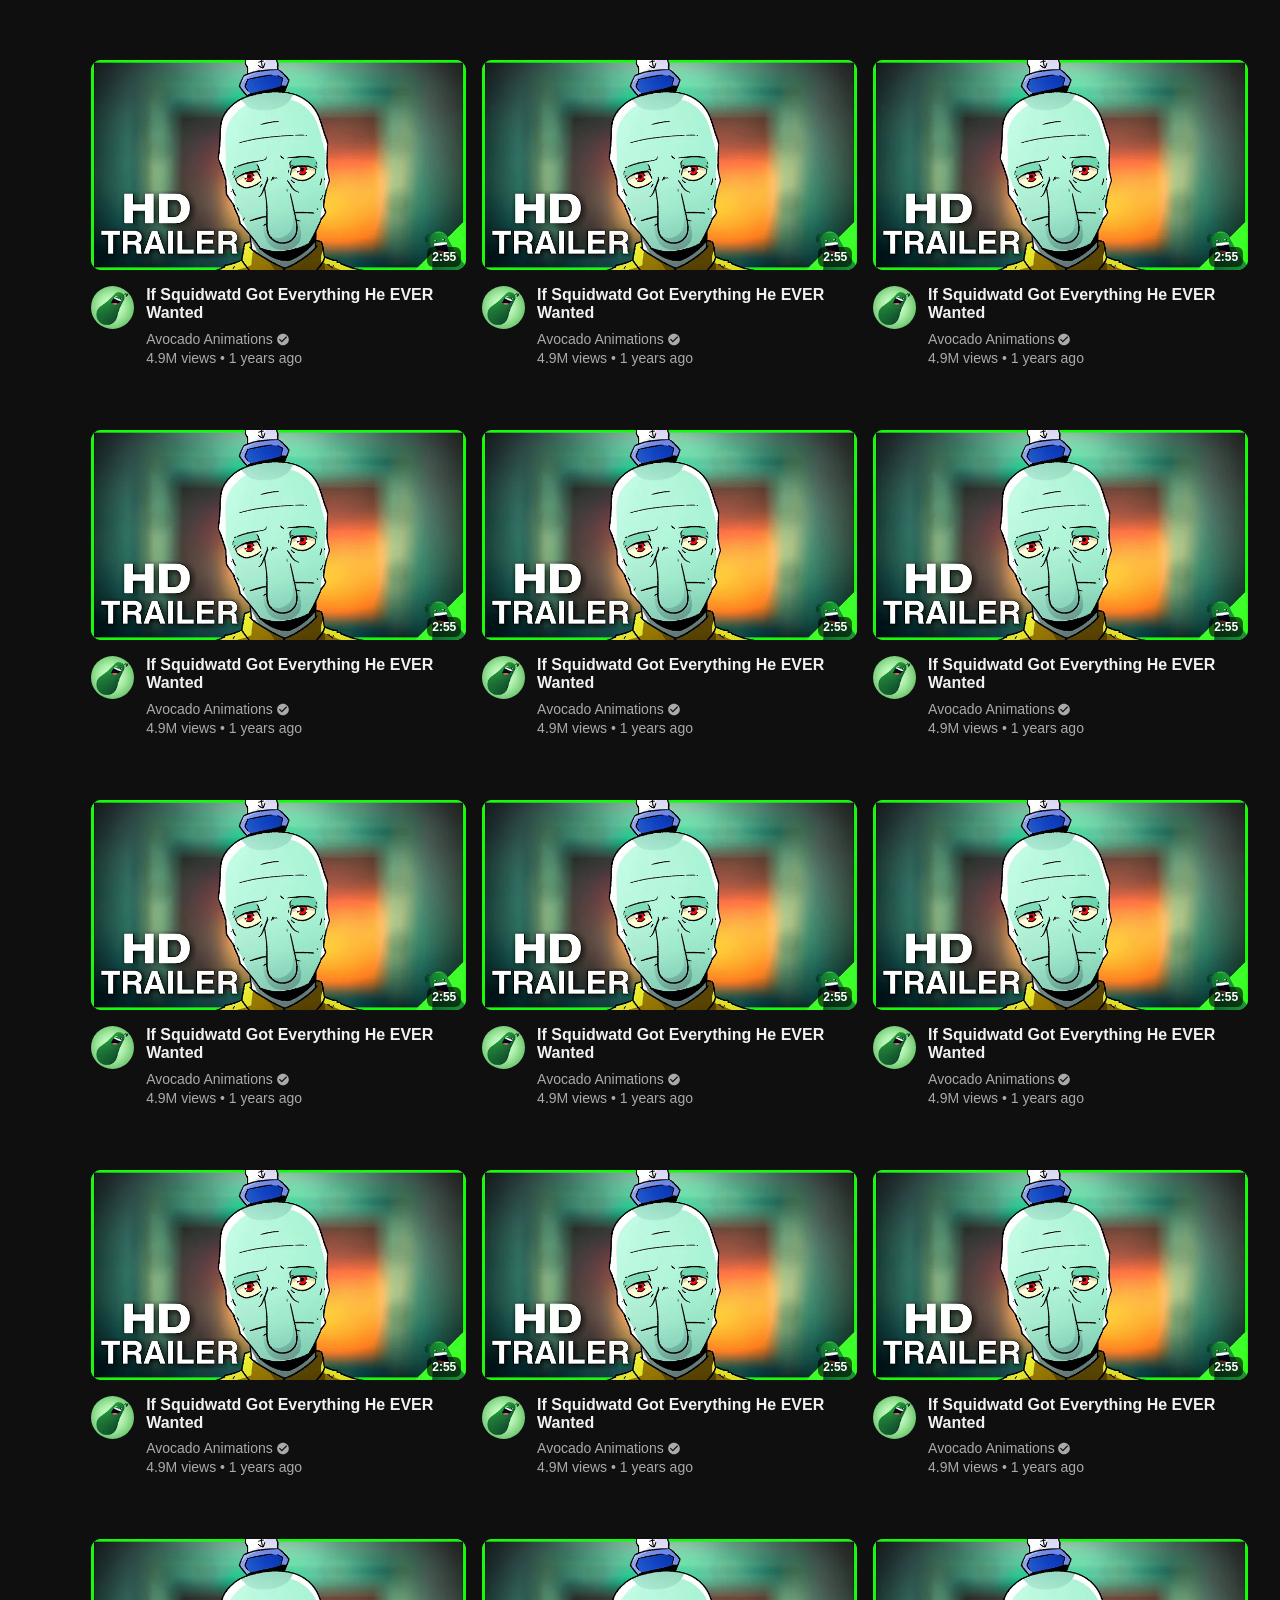
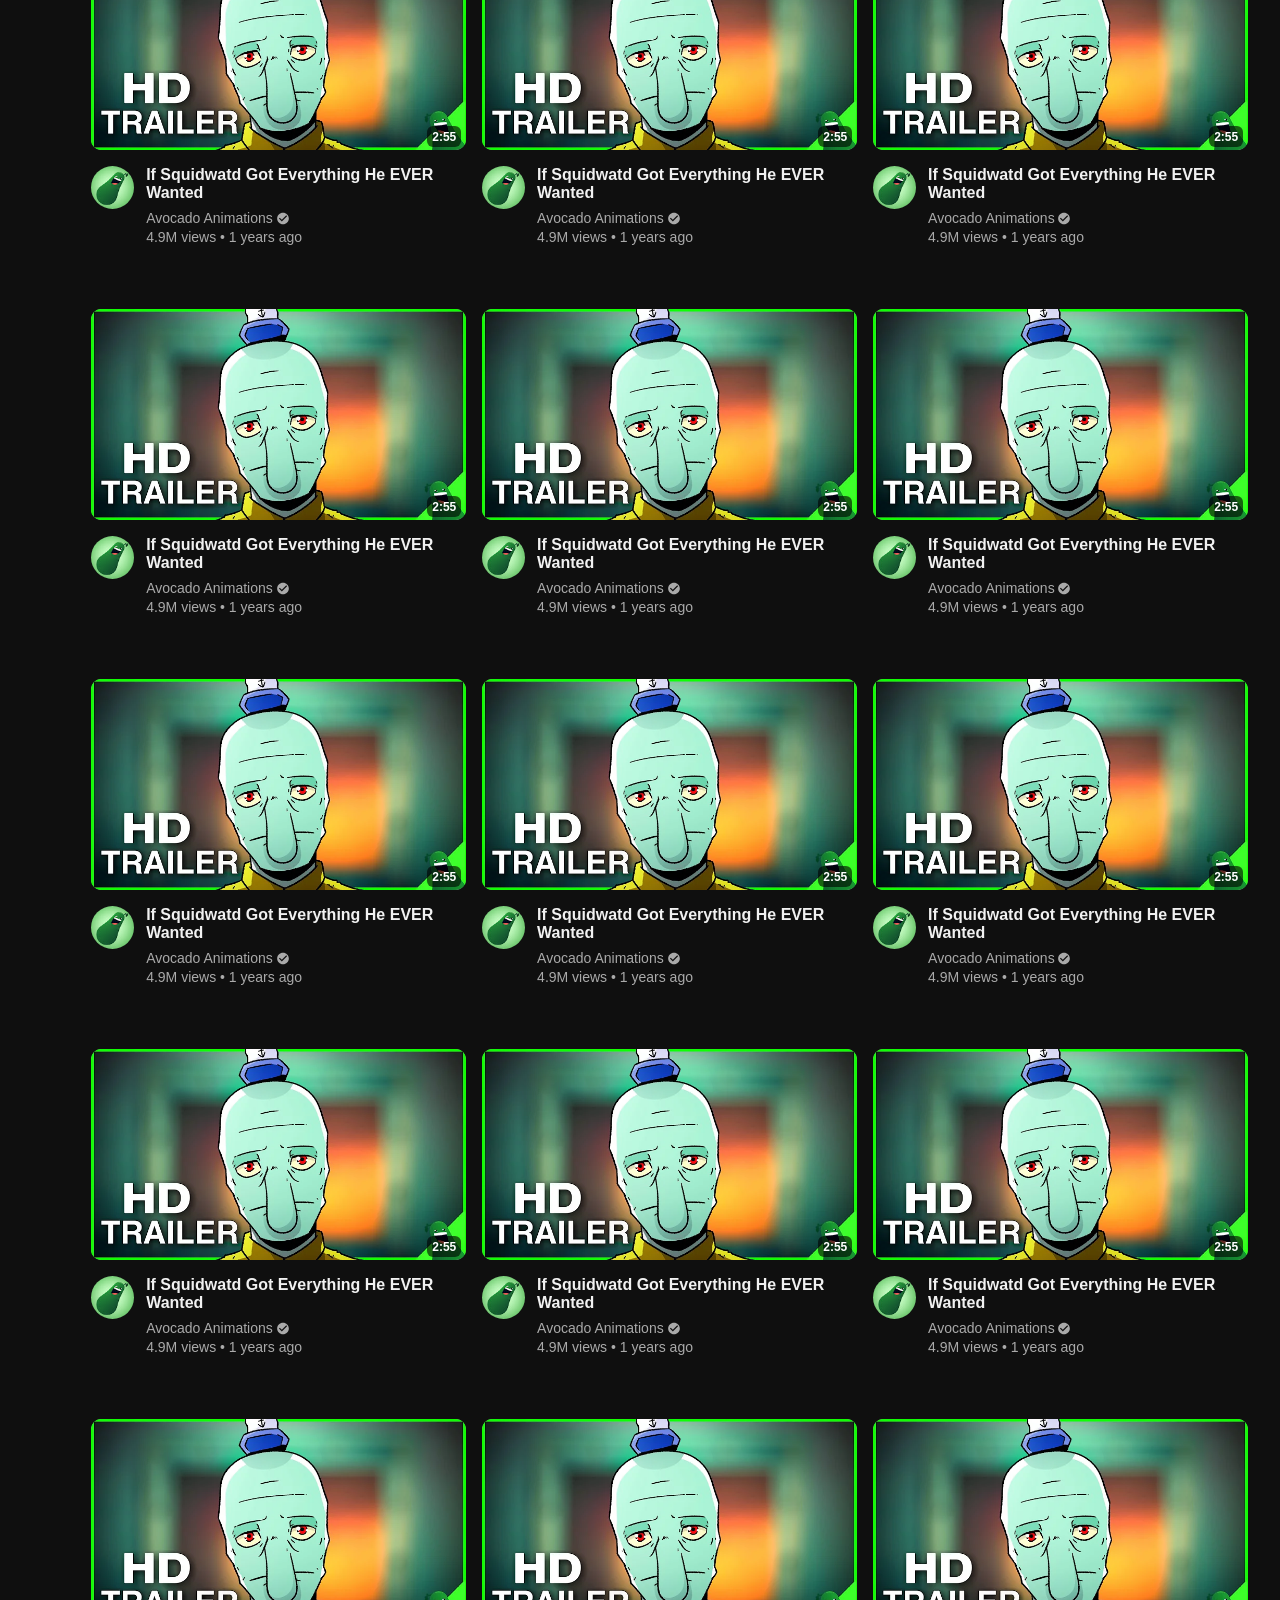
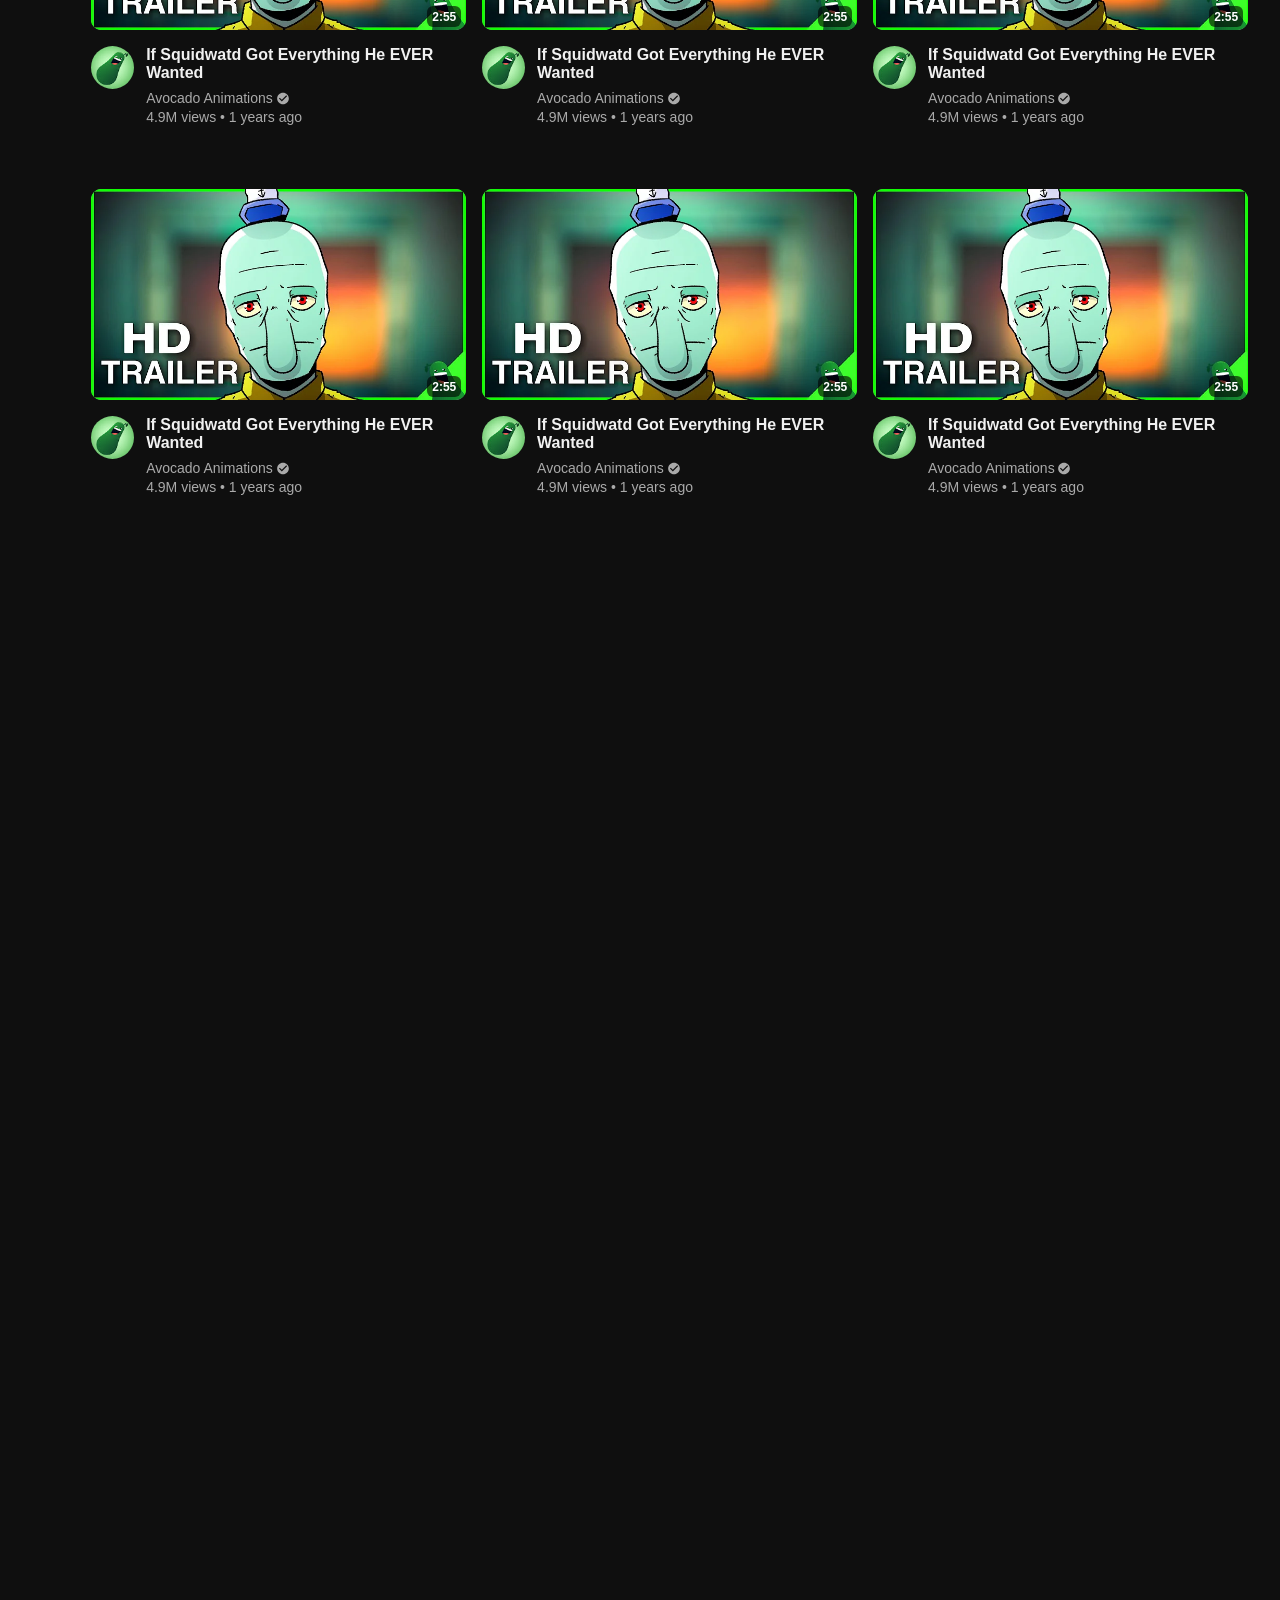
==== commit 276f8a4c: "soon done" ====
--- a/index.html
+++ b/index.html
@@ -7,9 +7,7 @@
     <meta name="viewport" content="width=device-width, initial-scale=1.0">
     <title>YouTube</title>
     <link rel="stylesheet" href="SCSS/main.css">
-    <link rel="stylesheet" href="https://cdnjs.cloudflare.com/ajax/libs/font-awesome/6.5.1/css/all.min.css"
-        integrity="sha512-DTOQO9RWCH3ppGqcWaEA1BIZOC6xxalwEsw9c2QQeAIftl+Vegovlnee1c9QX4TctnWMn13TZye+giMm8e2LwA=="
-        crossorigin="anonymous" referrerpolicy="no-referrer" />
+    <link rel="stylesheet" href="https://cdnjs.cloudflare.com/ajax/libs/font-awesome/6.5.1/css/all.min.css"integrity="sha512-DTOQO9RWCH3ppGqcWaEA1BIZOC6xxalwEsw9c2QQeAIftl+Vegovlnee1c9QX4TctnWMn13TZye+giMm8e2LwA=="crossorigin="anonymous" referrerpolicy="no-referrer" />
 </head>
 
 <body>
@@ -1493,38 +1491,37 @@
         </section>
         <section class="video-section video-section-two">
             <article class="video-container">
-                <a href="#" class="thumbnail" data-duration="2:02">
-                    <img class="thumbnail-image" src="video-box-images/mrbean.webp" alt="">
-
-                </a>
-                <div class="video-details-section">
-                    <div class="video-bottom-section">
-                        <a class="bx" href="#">
-                            <img class="channel-icon" src="video-box-images/mrbeansm.jpg" alt="" title="MelosQuest">
-                        </a>
-                        <div class="video-details">
-                            <div class="video-title-section">
-                                <a href="#" class="video-title" title="Wednesday dances with Mr.Bean"> Wednesday dances
-                                    with Mr.Bean
-                                </a>
-                            </div>
-                            <div class="name-section">
-                                <a href="#" class="video-channel-name" title="MelosQuest">MelosQuest
-                                    <span class="hover-channel-name">MelosQuest</span>
-                                </a>
-                                <div class="svgg">
-                                    <svg xmlns="http://www.w3.org/2000/svg" viewBox="0 0 24 24" width="14">
-                                        <path d="M0 0h24v24H0z" fill="none" />
-                                        <path
-                                            d="M12 2C6.48 2 2 6.48 2 12s4.48 10 10 10 10-4.48 10-10S17.52 2 12 2zm-2 15l-5-5 1.41-1.41L10 14.17l7.59-7.59L19 8l-9 9z" />
-                                        <div class="verified">Verified</div>
-                                    </svg>
-                                </div>
-                            </div>
-                            <div class="video-metadata">
-                                <span>2.2M views</span>
-                                &#x2022;
-                                <span>10 months ago</span>
+                <a href="#" class="thumbnail" data-duration="18:02">
+                    <img class="thumbnail-image" src="/video-box-images-two/gta5.webp" alt="">
+
+                </a>
+                <div class="video-details-section">
+                    <div class="video-bottom-section">
+                        <a class="bx" href="#">
+                            <img class="channel-icon" src="/video-box-images-two/gtassm.jpg" alt="" title="ProfessorBiggy">
+                        </a>
+                        <div class="video-details">
+                            <div class="video-title-section">
+                                <a href="#" class="video-title" title="I Remade GTA In Mminecraft">I Remade GTA In Mminecraft
+                                </a>
+                            </div>
+                            <div class="name-section">
+                                <a href="#" class="video-channel-name" title="ProfessorBiggy">ProfessorBiggy
+                                    <span class="hover-channel-name">ProfessorBiggy</span>
+                                </a>
+                                <div class="svgg">
+                                    <svg xmlns="http://www.w3.org/2000/svg" viewBox="0 0 24 24" width="14">
+                                        <path d="M0 0h24v24H0z" fill="none" />
+                                        <path
+                                            d="M12 2C6.48 2 2 6.48 2 12s4.48 10 10 10 10-4.48 10-10S17.52 2 12 2zm-2 15l-5-5 1.41-1.41L10 14.17l7.59-7.59L19 8l-9 9z" />
+                                        <div class="verified">Verified</div>
+                                    </svg>
+                                </div>
+                            </div>
+                            <div class="video-metadata">
+                                <span>2.9M views</span>
+                                &#x2022;
+                                <span>1 months ago</span>
 
                             </div>
                         </div>
@@ -1546,203 +1543,197 @@
                 </div>
             </article>
             <article class="video-container">
-                <a href="#" class="thumbnail" data-duration="9:09">
-                    <img class="thumbnail-image" src="video-box-images/immune.webp" alt="">
-
-                </a>
-                <div class="video-details-section">
-                    <div class="video-bottom-section">
-                        <a class="bx" href="#">
-                            <img class="channel-icon" src="video-box-images/imunesm.jpg" alt=""
-                                title="Kurzgesagt - In a Nutshell">
+                <a href="#" class="thumbnail" data-duration="11:09">
+                    <img class="thumbnail-image" src="video-box-images-two/troll.webp" alt="">
+
+                </a>
+                <div class="video-details-section">
+                    <div class="video-bottom-section">
+                        <a class="bx" href="#">
+                            <img class="channel-icon" src="video-box-images-two/trollsm.jpg" alt=""
+                                title="NicotCold">
                         </a>
                         <div class="video-details">
                             <div class="video-title-section">
                                 <a href="#" class="video-title"
-                                    title="Your Tatto is INSIDE Your Immune System. Literally">Your Tatto is INSIDE Your
-                                    Immune System. Literally
-                                </a>
-                            </div>
-                            <div class="name-section">
-                                <a href="#" class="video-channel-name" title="Kurzgesagt - In a Nutshell">Kurzgesagt -
-                                    In a Nutshell
-                                    <span class="hover-channel-name">Kurzgesagt - In a Nutshell</span>
-                                </a>
-                                <div class="svgg">
-                                    <svg xmlns="http://www.w3.org/2000/svg" viewBox="0 0 24 24" width="14">
-                                        <path d="M0 0h24v24H0z" fill="none" />
-                                        <path
-                                            d="M12 2C6.48 2 2 6.48 2 12s4.48 10 10 10 10-4.48 10-10S17.52 2 12 2zm-2 15l-5-5 1.41-1.41L10 14.17l7.59-7.59L19 8l-9 9z" />
-                                        <div class="verified">Verified</div>
-                                    </svg>
-                                </div>
-                            </div>
-                            <div class="video-metadata">
-                                <span>6.4M views</span>
-                                &#x2022;
-                                <span> 5 days ago</span>
-
-                            </div>
-                        </div>
-                    </div>
-                    <div class="three-dot"> <i class="fa-solid fa-ellipsis-vertical"></i></div>
-                </div>
-            </article>
-            <article class="video-container">
-                <a href="#" class="thumbnail" data-duration="2:37">
-                    <img class="thumbnail-image" src="video-box-images/longbeach.webp" alt="">
-
-                </a>
-                <div class="video-details-section">
-                    <div class="video-bottom-section">
-                        <a class="bx" href="#">
-                            <img class="channel-icon" src="video-box-images/longbeachsm.jpg" alt=""
-                                title="LongBeachGriffy">
+                                    title="Trolling FURRY Zoom class!">Trolling FURRY Zoom class!
+                                </a>
+                            </div>
+                            <div class="name-section">
+                                <a href="#" class="video-channel-name" title="NicotCold">NicotCold
+                                    <span class="hover-channel-name">NicotCold</span>
+                                </a>
+                                <div class="svgg">
+                                    <svg xmlns="http://www.w3.org/2000/svg" viewBox="0 0 24 24" width="14">
+                                        <path d="M0 0h24v24H0z" fill="none" />
+                                        <path
+                                            d="M12 2C6.48 2 2 6.48 2 12s4.48 10 10 10 10-4.48 10-10S17.52 2 12 2zm-2 15l-5-5 1.41-1.41L10 14.17l7.59-7.59L19 8l-9 9z" />
+                                        <div class="verified">Verified</div>
+                                    </svg>
+                                </div>
+                            </div>
+                            <div class="video-metadata">
+                                <span>295K views</span>
+                                &#x2022;
+                                <span> 2 weeks ago</span>
+
+                            </div>
+                        </div>
+                    </div>
+                    <div class="three-dot"> <i class="fa-solid fa-ellipsis-vertical"></i></div>
+                </div>
+            </article>
+            <article class="video-container">
+                <a href="#" class="thumbnail" data-duration="8:40">
+                    <img class="thumbnail-image" src="video-box-images-two/vlad.webp" alt="">
+
+                </a>
+                <div class="video-details-section">
+                    <div class="video-bottom-section">
+                        <a class="bx" href="#">
+                            <img class="channel-icon" src="video-box-images-two/vladsm.jpg" alt=""
+                                title="Vlad Ncl">
                         </a>
                         <div class="video-details">
                             <div class="video-title-section">
                                 <a href="#" class="video-title"
-                                    title="How if feels telling a  girl how you like getting head"> How if feels telling
-                                    a girl how you like getting head
-                                </a>
-                            </div>
-                            <div class="name-section">
-                                <a href="#" class="video-channel-name" title="LongBeachGriffy">LongBeachGriffy
-                                    <span class="hover-channel-name">LongBeachGriffy</span>
-                                </a>
-                                <div class="svgg">
-                                    <svg xmlns="http://www.w3.org/2000/svg" viewBox="0 0 24 24" width="14">
-                                        <path d="M0 0h24v24H0z" fill="none" />
-                                        <path
-                                            d="M12 2C6.48 2 2 6.48 2 12s4.48 10 10 10 10-4.48 10-10S17.52 2 12 2zm-2 15l-5-5 1.41-1.41L10 14.17l7.59-7.59L19 8l-9 9z" />
-                                        <div class="verified">Verified</div>
-                                    </svg>
-                                </div>
-                            </div>
-                            <div class="video-metadata">
-                                <span>301K views</span>
-                                &#x2022;
-                                <span> 3 days ago</span>
-
-                            </div>
-                        </div>
-                    </div>
-                    <div class="three-dot"> <i class="fa-solid fa-ellipsis-vertical"></i></div>
-                </div>
-            </article>
-            <article class="video-container">
-                <a href="#" class="thumbnail" data-duration="8:00">
-                    <img class="thumbnail-image" src="video-box-images/speed.webp" alt="">
-
-                </a>
-                <div class="video-details-section">
-                    <div class="video-bottom-section">
-                        <a class="bx" href="#">
-                            <img class="channel-icon" src="video-box-images/speedsm.jpg" alt="" title="LilSpeed">
+                                    title="Fake Skkipping On Omegle To See People Talking Behind My Back">Fake Skkipping On Omegle To See People Talking Behind My Back
+                                </a>
+                            </div>
+                            <div class="name-section">
+                                <a href="#" class="video-channel-name" title="Vlad Ncl">Vlad Ncl
+                                    <span class="hover-channel-name">Vlad Ncl</span>
+                                </a>
+                                <div class="svgg">
+                                    <svg xmlns="http://www.w3.org/2000/svg" viewBox="0 0 24 24" width="14">
+                                        <path d="M0 0h24v24H0z" fill="none" />
+                                        <path
+                                            d="M12 2C6.48 2 2 6.48 2 12s4.48 10 10 10 10-4.48 10-10S17.52 2 12 2zm-2 15l-5-5 1.41-1.41L10 14.17l7.59-7.59L19 8l-9 9z" />
+                                        <div class="verified">Verified</div>
+                                    </svg>
+                                </div>
+                            </div>
+                            <div class="video-metadata">
+                                <span>306K views</span>
+                                &#x2022;
+                                <span> 3 months ago</span>
+
+                            </div>
+                        </div>
+                    </div>
+                    <div class="three-dot"> <i class="fa-solid fa-ellipsis-vertical"></i></div>
+                </div>
+            </article>
+            <article class="video-container">
+                <a href="#" class="thumbnail" data-duration="21:00">
+                    <img class="thumbnail-image" src="video-box-images-two/css.webp" alt="">
+
+                </a>
+                <div class="video-details-section">
+                    <div class="video-bottom-section">
+                        <a class="bx" href="#">
+                            <img class="channel-icon" src="video-box-images-two/csssm.jpg" alt="" title="KevinPowell">
                         </a>
                         <div class="video-details">
                             <div class="video-title-section">
                                 <a href="#" class="video-title"
-                                    title="Speed Plays: Fear to Fathom (Ironbark Lookout)">Speed Plays: Fear to Fathom
-                                    <br>(Ironbark Lookout)
-                                </a>
-                            </div>
-                            <div class="name-section">
-                                <a href="#" class="video-channel-name" title="LilSpeed">LilSpeed
-                                    <span class="hover-channel-name">LilSpeed</span>
-                                </a>
-                                <div class="svgg">
-                                    <svg xmlns="http://www.w3.org/2000/svg" viewBox="0 0 24 24" width="14">
-                                        <path d="M0 0h24v24H0z" fill="none" />
-                                        <path
-                                            d="M12 2C6.48 2 2 6.48 2 12s4.48 10 10 10 10-4.48 10-10S17.52 2 12 2zm-2 15l-5-5 1.41-1.41L10 14.17l7.59-7.59L19 8l-9 9z" />
-                                        <div class="verified">Verified</div>
-                                    </svg>
-                                </div>
-                            </div>
-                            <div class="video-metadata">
-                                <span>71K views</span>
-                                &#x2022;
-                                <span> 1 month ago</span>
-
-                            </div>
-                        </div>
-                    </div>
-                    <div class="three-dot"> <i class="fa-solid fa-ellipsis-vertical"></i></div>
-                </div>
-            </article>
-            <article class="video-container">
-                <a href="#" class="thumbnail" data-duration="13:14">
-                    <img class="thumbnail-image" src="video-box-images/car.webp" alt="">
-
-                </a>
-                <div class="video-details-section">
-                    <div class="video-bottom-section">
-                        <a class="bx" href="#">
-                            <img class="channel-icon" src="video-box-images/carsm.jpg" alt="" title="ORGCars">
+                                    title="Front-end dev reacts to mind-blowing Codepens">Front-end dev reacts to mind-blowing Codepens
+                                </a>
+                            </div>
+                            <div class="name-section">
+                                <a href="#" class="video-channel-name" title="KevinPowell">KevinPowell
+                                    <span class="hover-channel-name">KevinPowell</span>
+                                </a>
+                                <div class="svgg">
+                                    <svg xmlns="http://www.w3.org/2000/svg" viewBox="0 0 24 24" width="14">
+                                        <path d="M0 0h24v24H0z" fill="none" />
+                                        <path
+                                            d="M12 2C6.48 2 2 6.48 2 12s4.48 10 10 10 10-4.48 10-10S17.52 2 12 2zm-2 15l-5-5 1.41-1.41L10 14.17l7.59-7.59L19 8l-9 9z" />
+                                        <div class="verified">Verified</div>
+                                    </svg>
+                                </div>
+                            </div>
+                            <div class="video-metadata">
+                                <span>2.1M views</span>
+                                &#x2022;
+                                <span> 2 years ago</span>
+
+                            </div>
+                        </div>
+                    </div>
+                    <div class="three-dot"> <i class="fa-solid fa-ellipsis-vertical"></i></div>
+                </div>
+            </article>
+            <article class="video-container">
+                <a href="#" class="thumbnail" data-duration="12:14">
+                    <img class="thumbnail-image" src="video-box-images-two/svg.webp" alt="">
+
+                </a>
+                <div class="video-details-section">
+                    <div class="video-bottom-section">
+                        <a class="bx" href="#">
+                            <img class="channel-icon" src="video-box-images-two/svgsm.jpg" alt="" title="Fireship">
                         </a>
                         <div class="video-details">
                             <div class="video-title-section">
                                 <a href="#" class="video-title"
-                                    title="2024 Audi RS7 by MANSORY - Sound, Interior and Exterior">2024 Audi RS7 by
-                                    MANSORY - Sound, Interior and Exterior
-                                </a>
-                            </div>
-                            <div class="name-section">
-                                <a href="#" class="video-channel-name" title="ORGCars">ORGCars
-                                    <span class="hover-channel-name">ORGCars</span>
-                                </a>
-                                <div class="svgg">
-                                    <svg xmlns="http://www.w3.org/2000/svg" viewBox="0 0 24 24" width="14">
-                                        <path d="M0 0h24v24H0z" fill="none" />
-                                        <path
-                                            d="M12 2C6.48 2 2 6.48 2 12s4.48 10 10 10 10-4.48 10-10S17.52 2 12 2zm-2 15l-5-5 1.41-1.41L10 14.17l7.59-7.59L19 8l-9 9z" />
-                                        <div class="verified">Verified</div>
-                                    </svg>
-                                </div>
-                            </div>
-                            <div class="video-metadata">
-                                <span>580K views</span>
-                                &#x2022;
-                                <span> 3 months ago</span>
-
-                            </div>
-                        </div>
-                    </div>
-                    <div class="three-dot"> <i class="fa-solid fa-ellipsis-vertical"></i></div>
-                </div>
-            </article>
-            <article class="video-container">
-                <a href="#" class="thumbnail" data-duration="12:00:00">
-                    <img class="thumbnail-image" src="video-box-images/python.webp" alt="">
-
-                </a>
-                <div class="video-details-section">
-                    <div class="video-bottom-section">
-                        <a class="bx" href="#">
-                            <img class="channel-icon" src="video-box-images/pythonsm.jpg" alt="" title="Bro Code">
-                        </a>
-                        <div class="video-details">
-                            <div class="video-title-section">
-                                <a href="#" class="video-title" title="Python Full Course for free 🐍 "> Python Full
-                                    Course for free 🐍
-                                </a>
-                            </div>
-                            <div class="name-section">
-                                <a href="#" class="video-channel-name" title="Bro Code">Bro Code
-                                    <span class="hover-channel-name">Bro Code</span>
-                                </a>
-                                <div class="svgg">
-                                    <svg xmlns="http://www.w3.org/2000/svg" viewBox="0 0 24 24" width="14">
-                                        <path d="M0 0h24v24H0z" fill="none" />
-                                        <path
-                                            d="M12 2C6.48 2 2 6.48 2 12s4.48 10 10 10 10-4.48 10-10S17.52 2 12 2zm-2 15l-5-5 1.41-1.41L10 14.17l7.59-7.59L19 8l-9 9z" />
-                                        <div class="verified">Verified</div>
-                                    </svg>
-                                </div>
-                            </div>
-                            <div class="video-metadata">
-                                <span>14M views</span>
+                                    title="Make Awesome SVG Animations with CSS // 7 Useful Techniques">Make Awesome SVG Animations with CSS // 7 Useful Techniques
+                                </a>
+                            </div>
+                            <div class="name-section">
+                                <a href="#" class="video-channel-name" title="Fireship">Fireship
+                                    <span class="hover-channel-name">Fireship</span>
+                                </a>
+                                <div class="svgg">
+                                    <svg xmlns="http://www.w3.org/2000/svg" viewBox="0 0 24 24" width="14">
+                                        <path d="M0 0h24v24H0z" fill="none" />
+                                        <path
+                                            d="M12 2C6.48 2 2 6.48 2 12s4.48 10 10 10 10-4.48 10-10S17.52 2 12 2zm-2 15l-5-5 1.41-1.41L10 14.17l7.59-7.59L19 8l-9 9z" />
+                                        <div class="verified">Verified</div>
+                                    </svg>
+                                </div>
+                            </div>
+                            <div class="video-metadata">
+                                <span>880K views</span>
+                                &#x2022;
+                                <span> 7 months ago</span>
+
+                            </div>
+                        </div>
+                    </div>
+                    <div class="three-dot"> <i class="fa-solid fa-ellipsis-vertical"></i></div>
+                </div>
+            </article>
+            <article class="video-container">
+                <a href="#" class="thumbnail" data-duration="12:00">
+                    <img class="thumbnail-image" src="video-box-images-two/naruto.webp" alt="">
+
+                </a>
+                <div class="video-details-section">
+                    <div class="video-bottom-section">
+                        <a class="bx" href="#">
+                            <img class="channel-icon" src="video-box-images-two/narutosm.jpg" alt="" title="Palu n'Sora">
+                        </a>
+                        <div class="video-details">
+                            <div class="video-title-section">
+                                <a href="#" class="video-title" title="Water is Wet ">Water is Wet
+                                </a>
+                            </div>
+                            <div class="name-section">
+                                <a href="#" class="video-channel-name" title="Palu n'Sora">Palu n'Sora
+                                    <span class="hover-channel-name">Palu n'Sora</span>
+                                </a>
+                                <div class="svgg">
+                                    <svg xmlns="http://www.w3.org/2000/svg" viewBox="0 0 24 24" width="14">
+                                        <path d="M0 0h24v24H0z" fill="none" />
+                                        <path
+                                            d="M12 2C6.48 2 2 6.48 2 12s4.48 10 10 10 10-4.48 10-10S17.52 2 12 2zm-2 15l-5-5 1.41-1.41L10 14.17l7.59-7.59L19 8l-9 9z" />
+                                        <div class="verified">Verified</div>
+                                    </svg>
+                                </div>
+                            </div>
+                            <div class="video-metadata">
+                                <span>167K views</span>
                                 &#x2022;
                                 <span> 2 years ago</span>
 
@@ -1753,36 +1744,35 @@
                 </div>
             </article>
             <article class="video-container">
-                <a href="#" class="thumbnail" data-duration="26:11">
-                    <img class="thumbnail-image" src="video-box-images/win11.webp" alt="">
-
-                </a>
-                <div class="video-details-section">
-                    <div class="video-bottom-section">
-                        <a class="bx" href="#">
-                            <img class="channel-icon" src="video-box-images/win11sm.jpg" alt="" title="VIN STAR">
-                        </a>
-                        <div class="video-details">
-                            <div class="video-title-section">
-                                <a href="#" class="video-title" title="Windows 11 Mac Theme with Glass Effect"> Windows
-                                    11 Mac Theme with Glass Effect
-                                </a>
-                            </div>
-                            <div class="name-section">
-                                <a href="#" class="video-channel-name" title="VIN STAR">VIN STAR
-                                    <span class="hover-channel-name">VIN STAR</span>
-                                </a>
-                                <div class="svgg">
-                                    <svg xmlns="http://www.w3.org/2000/svg" viewBox="0 0 24 24" width="14">
-                                        <path d="M0 0h24v24H0z" fill="none" />
-                                        <path
-                                            d="M12 2C6.48 2 2 6.48 2 12s4.48 10 10 10 10-4.48 10-10S17.52 2 12 2zm-2 15l-5-5 1.41-1.41L10 14.17l7.59-7.59L19 8l-9 9z" />
-                                        <div class="verified">Verified</div>
-                                    </svg>
-                                </div>
-                            </div>
-                            <div class="video-metadata">
-                                <span>32K views</span>
+                <a href="#" class="thumbnail" data-duration="4:11">
+                    <img class="thumbnail-image" src="video-box-images-two/sabinnus.webp"">
+
+                </a>
+                <div class="video-details-section">
+                    <div class="video-bottom-section">
+                        <a class="bx" href="#">
+                            <img class="channel-icon" src="video-box-images-two/sabinuss,o.jpg" alt="" title="Oga Sabinus">
+                        </a>
+                        <div class="video-details">
+                            <div class="video-title-section">
+                                <a href="#" class="video-title" title="Sabinus the latest furniture man">Sabinus the latest furniture man
+                                </a>
+                            </div>
+                            <div class="name-section">
+                                <a href="#" class="video-channel-name" title="Oga Sabinus">Oga Sabinus
+                                    <span class="hover-channel-name">Oga Sabinus</span>
+                                </a>
+                                <div class="svgg">
+                                    <svg xmlns="http://www.w3.org/2000/svg" viewBox="0 0 24 24" width="14">
+                                        <path d="M0 0h24v24H0z" fill="none" />
+                                        <path
+                                            d="M12 2C6.48 2 2 6.48 2 12s4.48 10 10 10 10-4.48 10-10S17.52 2 12 2zm-2 15l-5-5 1.41-1.41L10 14.17l7.59-7.59L19 8l-9 9z" />
+                                        <div class="verified">Verified</div>
+                                    </svg>
+                                </div>
+                            </div>
+                            <div class="video-metadata">
+                                <span>3.2K views</span>
                                 &#x2022;
                                 <span> 7 days ago</span>
 
@@ -1793,78 +1783,186 @@
                 </div>
             </article>
             <article class="video-container">
-                <a href="#" class="thumbnail" data-duration="17:22">
-                    <img class="thumbnail-image" src="video-box-images/police.webp" alt="">
-
-                </a>
-                <div class="video-details-section">
-                    <div class="video-bottom-section">
-                        <a class="bx" href="#">
-                            <img class="channel-icon" src="video-box-images/policesm.jpg" alt="" title="DyingLiama">
-                        </a>
-                        <div class="video-details">
-                            <div class="video-title-section">
-                                <a href="#" class="video-title" title="Police tried to track me down"> Police tried to
-                                    track me down
-                                </a>
-                            </div>
-                            <div class="name-section">
-                                <a href="#" class="video-channel-name" title="DyingLiama">DyingLiama
-                                    <span class="hover-channel-name">DyingLiama</span>
-                                </a>
-                                <div class="svgg">
-                                    <svg xmlns="http://www.w3.org/2000/svg" viewBox="0 0 24 24" width="14">
-                                        <path d="M0 0h24v24H0z" fill="none" />
-                                        <path
-                                            d="M12 2C6.48 2 2 6.48 2 12s4.48 10 10 10 10-4.48 10-10S17.52 2 12 2zm-2 15l-5-5 1.41-1.41L10 14.17l7.59-7.59L19 8l-9 9z" />
-                                        <div class="verified">Verified</div>
-                                    </svg>
-                                </div>
-                            </div>
-                            <div class="video-metadata">
-                                <span>615K views</span>
-                                &#x2022;
-                                <span> 4 weeks ago</span>
-
-                            </div>
-                        </div>
-                    </div>
-                    <div class="three-dot"> <i class="fa-solid fa-ellipsis-vertical"></i></div>
-                </div>
-            </article>
-            <article class="video-container">
-                <a href="#" class="thumbnail" data-duration="14:53">
-                    <img class="thumbnail-image" src="video-box-images/black hole.webp" alt="">
-
-                </a>
-                <div class="video-details-section">
-                    <div class="video-bottom-section">
-                        <a class="bx" href="#">
-                            <img class="channel-icon" src="video-box-images/black holesm.jpg" alt=""
-                                title="ScienceClic English">
+                <a href="#" class="thumbnail" data-duration="17:50">
+                    <img class="thumbnail-image" src="video-box-images-two/evol.webp" alt="">
+
+                </a>
+                <div class="video-details-section">
+                    <div class="video-bottom-section">
+                        <a class="bx" href="#">
+                            <img class="channel-icon" src="video-box-images-two/evolsmo.jpg" alt="" title="ENXGMA">
+                        </a>
+                        <div class="video-details">
+                            <div class="video-title-section">
+                                <a href="#" class="video-title" title="Evolution of MOUTHS LOGIC In GTA Games">Evolution of MOUTHS LOGIC In GTA Games
+                                </a>
+                            </div>
+                            <div class="name-section">
+                                <a href="#" class="video-channel-name" title="ENXGMA">ENXGMA
+                                    <span class="hover-channel-name">ENXGMA</span>
+                                </a>
+                                <div class="svgg">
+                                    <svg xmlns="http://www.w3.org/2000/svg" viewBox="0 0 24 24" width="14">
+                                        <path d="M0 0h24v24H0z" fill="none" />
+                                        <path
+                                            d="M12 2C6.48 2 2 6.48 2 12s4.48 10 10 10 10-4.48 10-10S17.52 2 12 2zm-2 15l-5-5 1.41-1.41L10 14.17l7.59-7.59L19 8l-9 9z" />
+                                        <div class="verified">Verified</div>
+                                    </svg>
+                                </div>
+                            </div>
+                            <div class="video-metadata">
+                                <span>1.1M views</span>
+                                &#x2022;
+                                <span> 1 year ago</span>
+
+                            </div>
+                        </div>
+                    </div>
+                    <div class="three-dot"> <i class="fa-solid fa-ellipsis-vertical"></i></div>
+                </div>
+            </article>
+            <article class="video-container">
+                <a href="#" class="thumbnail" data-duration="8:53">
+                    <img class="thumbnail-image" src="video-box-images-two/cj.webp" alt="">
+
+                </a>
+                <div class="video-details-section">
+                    <div class="video-bottom-section">
+                        <a class="bx" href="#">
+                            <img class="channel-icon" src="video-box-images-two/cjsmo.jpg" alt=""
+                                title="Dr Mod">
                         </a>
                         <div class="video-details">
                             <div class="video-title-section">
                                 <a href="#" class="video-title"
-                                    title="What would you see if we fell into a Black Hole">What would you see if we
-                                    fell into a Black Hole
-                                </a>
-                            </div>
-                            <div class="name-section">
-                                <a href="#" class="video-channel-name" title="ScienceClic English">ScienceClic English
-                                    <span class="hover-channel-name">ScienceClic English</span>
-                                </a>
-                                <div class="svgg">
-                                    <svg xmlns="http://www.w3.org/2000/svg" viewBox="0 0 24 24" width="14">
-                                        <path d="M0 0h24v24H0z" fill="none" />
-                                        <path
-                                            d="M12 2C6.48 2 2 6.48 2 12s4.48 10 10 10 10-4.48 10-10S17.52 2 12 2zm-2 15l-5-5 1.41-1.41L10 14.17l7.59-7.59L19 8l-9 9z" />
-                                        <div class="verified">Verified</div>
-                                    </svg>
-                                </div>
-                            </div>
-                            <div class="video-metadata">
-                                <span>5.7M views</span>
+                                    title="What Happenes to CJ After GTA San Andreas">What Happenes to CJ After GTA San Andreas
+                                </a>
+                            </div>
+                            <div class="name-section">
+                                <a href="#" class="video-channel-name" title="Dr Mod">Dr Mod
+                                    <span class="hover-channel-name">Dr Mod</span>
+                                </a>
+                                <div class="svgg">
+                                    <svg xmlns="http://www.w3.org/2000/svg" viewBox="0 0 24 24" width="14">
+                                        <path d="M0 0h24v24H0z" fill="none" />
+                                        <path
+                                            d="M12 2C6.48 2 2 6.48 2 12s4.48 10 10 10 10-4.48 10-10S17.52 2 12 2zm-2 15l-5-5 1.41-1.41L10 14.17l7.59-7.59L19 8l-9 9z" />
+                                        <div class="verified">Verified</div>
+                                    </svg>
+                                </div>
+                            </div>
+                            <div class="video-metadata">
+                                <span>902K views</span>
+                                &#x2022;
+                                <span> 2 weeks ago</span>
+
+                            </div>
+                        </div>
+                    </div>
+                    <div class="three-dot"> <i class="fa-solid fa-ellipsis-vertical"></i></div>
+                </div>
+            </article>
+            <article class="video-container">
+                <a href="#" class="thumbnail" data-duration="0:25">
+                    <img class="thumbnail-image" src="video-box-images-two/robox.webp" alt="">
+
+                </a>
+                <div class="video-details-section">
+                    <div class="video-bottom-section">
+                        <a class="bx" href="#">
+                            <img class="channel-icon" src="video-box-images-two/roboxsmo.jpg" alt="" title="d3rp1fied">
+                        </a>
+                        <div class="video-details">
+                            <div class="video-title-section">
+                                <a href="#" class="video-title" title="YoU proMisEd mY SoN frEE roBUX">YoU proMisEd mY SoN frEE roBUX                        </a>
+                            </div>
+                            <div class="name-section">
+                                <a href="#" class="video-channel-name" title="d3rp1fied">d3rp1fied
+                                    <span class="hover-channel-name">d3rp1fied</span>
+                                </a>
+                                <div class="svgg">
+                                    <svg xmlns="http://www.w3.org/2000/svg" viewBox="0 0 24 24" width="14">
+                                        <path d="M0 0h24v24H0z" fill="none" />
+                                        <path
+                                            d="M12 2C6.48 2 2 6.48 2 12s4.48 10 10 10 10-4.48 10-10S17.52 2 12 2zm-2 15l-5-5 1.41-1.41L10 14.17l7.59-7.59L19 8l-9 9z" />
+                                        <div class="verified">Verified</div>
+                                    </svg>
+                                </div>
+                            </div>
+                            <div class="video-metadata">
+                                <span>201K views</span>
+                                &#x2022;
+                                <span> 2 weeks ago</span>
+
+                            </div>
+                        </div>
+                    </div>
+                    <div class="three-dot"> <i class="fa-solid fa-ellipsis-vertical"></i></div>
+                </div>
+            </article>
+            <article class="video-container">
+                <a href="#" class="thumbnail" data-duration="13:18">
+                    <img class="thumbnail-image" src="video-box-images-two/chou.webp" alt="">
+
+                </a>
+                <div class="video-details-section">
+                    <div class="video-bottom-section">
+                        <a class="bx" href="#">
+                            <img class="channel-icon" src="video-box-images-two/chousmo.jpg" alt="" title="Chouu">
+                        </a>
+                        <div class="video-details">
+                            <div class="video-title-section">
+                                <a href="#" class="video-title"
+                                    title="5 Man in Mobile Legends">5 Man in Mobile Legends
+                                </a>
+                            </div>
+                            <div class="name-section">
+                                <a href="#" class="video-channel-name" title="Chouu">Chouu
+                                    <span class="hover-channel-name">Chouu</span>
+                                </a>
+                                <div class="svgg">
+                                    <svg xmlns="http://www.w3.org/2000/svg" viewBox="0 0 24 24" width="14">
+                                        <path d="M0 0h24v24H0z" fill="none" />
+                                        <path
+                                            d="M12 2C6.48 2 2 6.48 2 12s4.48 10 10 10 10-4.48 10-10S17.52 2 12 2zm-2 15l-5-5 1.41-1.41L10 14.17l7.59-7.59L19 8l-9 9z" />
+                                        <div class="verified">Verified</div>
+                                    </svg>
+                                </div>
+                            </div>
+                            <div class="video-metadata">
+                                <span>480K views</span>
+                                &#x2022;
+                                <span> 2 months ago</span>
+
+                            </div>
+                        </div>
+                    </div>
+                    <div class="three-dot"> <i class="fa-solid fa-ellipsis-vertical"></i></div>
+                </div>
+            </article>
+            <article class="video-container">
+                <a href="#" class="thumbnail" data-duration="0:05">
+                    <img class="thumbnail-image" src="video-box-images-two/alex.webp" alt="">
+
+                </a>
+                <div class="video-details-section">
+                    <div class="video-bottom-section">
+                        <a class="bx" href="#">
+                            <img class="channel-icon" src="video-box-images-two/alexsmo.jpg" alt="" title="Mango-Jango">
+                        </a>
+                        <div class="video-details">
+                            <div class="video-title-section">
+                                <a href="#" class="video-title" title="Alex the lion what the hell are you doing in my car">Alex the lion what the hell are you doing in my car
+                                </a>
+                            </div>
+                            <div class="name-section">
+                                <a href="#" class="video-channel-name" title="Mango-Jango">Mango-Jango
+                                    <span class="hover-channel-name">Mango-Jango</span>
+                                </a>
+                                
+                            </div>
+                            <div class="video-metadata">
+                                <span>397K views</span>
                                 &#x2022;
                                 <span> 2 years ago</span>
 
@@ -1875,233 +1973,1264 @@
                 </div>
             </article>
             <article class="video-container">
-                <a href="#" class="thumbnail" data-duration="45:25">
-                    <img class="thumbnail-image" src="video-box-images/watcher.webp" alt="">
-
-                </a>
-                <div class="video-details-section">
-                    <div class="video-bottom-section">
-                        <a class="bx" href="#">
-                            <img class="channel-icon" src="video-box-images/watchersm.jpg" alt="" title="LT.LICKME">
-                        </a>
-                        <div class="video-details">
-                            <div class="video-title-section">
-                                <a href="#" class="video-title" title="THE WATCHERS | EPISODE (ARRSONIST) ">THE WATCHERS
-                                    | EPISODE
-                                    <br> (ARRSONIST)
-                                </a>
-                            </div>
-                            <div class="name-section">
-                                <a href="#" class="video-channel-name" title="LT.LICKME">LT.LICKME
-                                    <span class="hover-channel-name">LT.LICKME</span>
-                                </a>
-                                <div class="svgg">
-                                    <svg xmlns="http://www.w3.org/2000/svg" viewBox="0 0 24 24" width="14">
-                                        <path d="M0 0h24v24H0z" fill="none" />
-                                        <path
-                                            d="M12 2C6.48 2 2 6.48 2 12s4.48 10 10 10 10-4.48 10-10S17.52 2 12 2zm-2 15l-5-5 1.41-1.41L10 14.17l7.59-7.59L19 8l-9 9z" />
-                                        <div class="verified">Verified</div>
-                                    </svg>
-                                </div>
-                            </div>
-                            <div class="video-metadata">
-                                <span>201K views</span>
-                                &#x2022;
-                                <span> 2 weeks ago</span>
-
-                            </div>
-                        </div>
-                    </div>
-                    <div class="three-dot"> <i class="fa-solid fa-ellipsis-vertical"></i></div>
-                </div>
-            </article>
-            <article class="video-container">
-                <a href="#" class="thumbnail" data-duration="18:18">
-                    <img class="thumbnail-image" src="video-box-images/asmrpro.webp" alt="">
-
-                </a>
-                <div class="video-details-section">
-                    <div class="video-bottom-section">
-                        <a class="bx" href="#">
-                            <img class="channel-icon" src="video-box-images/asmrprosm.jpg" alt="" title="AsmrProg">
-                        </a>
-                        <div class="video-details">
-                            <div class="video-title-section">
-                                <a href="#" class="video-title"
-                                    title="ASMR Programming -Animated Login Page - No Talking"> ASMR Programming
-                                    -Animated Login Page - No Talking
-                                </a>
-                            </div>
-                            <div class="name-section">
-                                <a href="#" class="video-channel-name" title="AsmrProg">AsmrProg
-                                    <span class="hover-channel-name">AsmrProg</span>
-                                </a>
-                                <div class="svgg">
-                                    <svg xmlns="http://www.w3.org/2000/svg" viewBox="0 0 24 24" width="14">
-                                        <path d="M0 0h24v24H0z" fill="none" />
-                                        <path
-                                            d="M12 2C6.48 2 2 6.48 2 12s4.48 10 10 10 10-4.48 10-10S17.52 2 12 2zm-2 15l-5-5 1.41-1.41L10 14.17l7.59-7.59L19 8l-9 9z" />
-                                        <div class="verified">Verified</div>
-                                    </svg>
-                                </div>
-                            </div>
-                            <div class="video-metadata">
-                                <span>480K views</span>
-                                &#x2022;
-                                <span> 2 months ago</span>
-
-                            </div>
-                        </div>
-                    </div>
-                    <div class="three-dot"> <i class="fa-solid fa-ellipsis-vertical"></i></div>
-                </div>
-            </article>
-            <article class="video-container">
-                <a href="#" class="thumbnail" data-duration="6:55">
-                    <img class="thumbnail-image" src="video-box-images/moist.webp" alt="">
-
-                </a>
-                <div class="video-details-section">
-                    <div class="video-bottom-section">
-                        <a class="bx" href="#">
-                            <img class="channel-icon" src="video-box-images/moistsm.jpg" alt="" title="Joel Haver">
-                        </a>
-                        <div class="video-details">
-                            <div class="video-title-section">
-                                <a href="#" class="video-title" title="The Moist Machine">The Moist Machine
-                                </a>
-                            </div>
-                            <div class="name-section">
-                                <a href="#" class="video-channel-name" title="Joel Haver">Joel Haver
-                                    <span class="hover-channel-name">Joel Haver</span>
-                                </a>
-                                <div class="svgg">
-                                    <svg xmlns="http://www.w3.org/2000/svg" enable-background="new 0 0 24 24"
-                                        viewBox="0 0 24 24" width="14" focusable="false">
-                                        <path
-                                            d="M12 4v9.38c-.73-.84-1.8-1.38-3-1.38-2.21 0-4 1.79-4 4s1.79 4 4 4 4-1.79 4-4V8h6V4h-7z">
-                                        </path>
-                                        <div class="verified official">Official Artist Channel</div>
-                                    </svg>
-                                </div>
-                            </div>
-                            <div class="video-metadata">
-                                <span>4.9M views</span>
-                                &#x2022;
-                                <span> 1 years ago</span>
-
-                            </div>
-                        </div>
-                    </div>
-                    <div class="three-dot"> <i class="fa-solid fa-ellipsis-vertical"></i></div>
-                </div>
-            </article>
-            <article class="video-container">
-                <a href="#" class="thumbnail" data-duration="6:55">
-                    <img class="thumbnail-image" src="video-box-images/moist.webp" alt="">
-
-                </a>
-                <div class="video-details-section">
-                    <div class="video-bottom-section">
-                        <a class="bx" href="#">
-                            <img class="channel-icon" src="video-box-images/moistsm.jpg" alt="" title="Joel Haver">
-                        </a>
-                        <div class="video-details">
-                            <div class="video-title-section">
-                                <a href="#" class="video-title" title="The Moist Machine">The Moist Machine
-                                </a>
-                            </div>
-                            <div class="name-section">
-                                <a href="#" class="video-channel-name" title="Joel Haver">Joel Haver
-                                    <span class="hover-channel-name">Joel Haver</span>
-                                </a>
-                                <div class="svgg">
-                                    <svg xmlns="http://www.w3.org/2000/svg" enable-background="new 0 0 24 24"
-                                        viewBox="0 0 24 24" width="14" focusable="false">
-                                        <path
-                                            d="M12 4v9.38c-.73-.84-1.8-1.38-3-1.38-2.21 0-4 1.79-4 4s1.79 4 4 4 4-1.79 4-4V8h6V4h-7z">
-                                        </path>
-                                        <div class="verified official">Official Artist Channel</div>
-                                    </svg>
-                                </div>
-                            </div>
-                            <div class="video-metadata">
-                                <span>4.9M views</span>
-                                &#x2022;
-                                <span> 1 years ago</span>
-
-                            </div>
-                        </div>
-                    </div>
-                    <div class="three-dot"> <i class="fa-solid fa-ellipsis-vertical"></i></div>
-                </div>
-            </article>
-            <article class="video-container">
-                <a href="#" class="thumbnail" data-duration="6:55">
-                    <img class="thumbnail-image" src="video-box-images/moist.webp" alt="">
-
-                </a>
-                <div class="video-details-section">
-                    <div class="video-bottom-section">
-                        <a class="bx" href="#">
-                            <img class="channel-icon" src="video-box-images/moistsm.jpg" alt="" title="Joel Haver">
-                        </a>
-                        <div class="video-details">
-                            <div class="video-title-section">
-                                <a href="#" class="video-title" title="The Moist Machine">The Moist Machine
-                                </a>
-                            </div>
-                            <div class="name-section">
-                                <a href="#" class="video-channel-name" title="Joel Haver">Joel Haver
-                                    <span class="hover-channel-name">Joel Haver</span>
-                                </a>
-                                <div class="svgg">
-                                    <svg xmlns="http://www.w3.org/2000/svg" enable-background="new 0 0 24 24"
-                                        viewBox="0 0 24 24" width="14" focusable="false">
-                                        <path
-                                            d="M12 4v9.38c-.73-.84-1.8-1.38-3-1.38-2.21 0-4 1.79-4 4s1.79 4 4 4 4-1.79 4-4V8h6V4h-7z">
-                                        </path>
-                                        <div class="verified official">Official Artist Channel</div>
-                                    </svg>
-                                </div>
-                            </div>
-                            <div class="video-metadata">
-                                <span>4.9M views</span>
-                                &#x2022;
-                                <span> 1 years ago</span>
-
-                            </div>
-                        </div>
-                    </div>
-                    <div class="three-dot"> <i class="fa-solid fa-ellipsis-vertical"></i></div>
-                </div>
-            </article>
-            <article class="video-container">
-                <a href="#" class="thumbnail" data-duration="6:55">
-                    <img class="thumbnail-image" src="video-box-images/moist.webp" alt="">
-
-                </a>
-                <div class="video-details-section">
-                    <div class="video-bottom-section">
-                        <a class="bx" href="#">
-                            <img class="channel-icon" src="video-box-images/moistsm.jpg" alt="" title="Joel Haver">
-                        </a>
-                        <div class="video-details">
-                            <div class="video-title-section">
-                                <a href="#" class="video-title" title="The Moist Machine">The Moist Machine
-                                </a>
-                            </div>
-                            <div class="name-section">
-                                <a href="#" class="video-channel-name" title="Joel Haver">Joel Haver
-                                    <span class="hover-channel-name">Joel Haver</span>
-                                </a>
-                                <div class="svgg">
-                                    <svg xmlns="http://www.w3.org/2000/svg" enable-background="new 0 0 24 24"
-                                        viewBox="0 0 24 24" width="14" focusable="false">
-                                        <path
-                                            d="M12 4v9.38c-.73-.84-1.8-1.38-3-1.38-2.21 0-4 1.79-4 4s1.79 4 4 4 4-1.79 4-4V8h6V4h-7z">
-                                        </path>
-                                        <div class="verified official">Official Artist Channel</div>
+                <a href="#" class="thumbnail" data-duration="0:55">
+                    <img class="thumbnail-image" src="video-box-images-two/andrew.webp" alt="">
+
+                </a>
+                <div class="video-details-section">
+                    <div class="video-bottom-section">
+                        <a class="bx" href="#">
+                            <img class="channel-icon" src="video-box-images-two/andrewsmo.jpg" alt="" title="Tate Gta">
+                        </a>
+                        <div class="video-details">
+                            <div class="video-title-section">
+                                <a href="#" class="video-title" title="POV: Andrew Tate Catches You Respecting Women">POV: Andrew Tate Catches You Respecting Women
+                                </a>
+                            </div>
+                            <div class="name-section">
+                                <a href="#" class="video-channel-name" title="Tate Gta">Tate Gta
+                                    <span class="hover-channel-name">Tate Gta</span>
+                                </a>
+                                
+                            </div>
+                            <div class="video-metadata">
+                                <span>2.9M views</span>
+                                &#x2022;
+                                <span> 1 years ago</span>
+
+                            </div>
+                        </div>
+                    </div>
+                    <div class="three-dot"> <i class="fa-solid fa-ellipsis-vertical"></i></div>
+                </div>
+            </article>
+            <article class="video-container">
+                <a href="#" class="thumbnail" data-duration="1:55">
+                    <img class="thumbnail-image" src="video-box-images-two/cli.webp" alt="">
+
+                </a>
+                <div class="video-details-section">
+                    <div class="video-bottom-section">
+                        <a class="bx" href="#">
+                            <img class="channel-icon" src="video-box-images-two/cilsmo.jpg" alt="" title="Cilvanis">
+                        </a>
+                        <div class="video-details">
+                            <div class="video-title-section">
+                                <a href="#" class="video-title" title="Realizing You're in a Trash Rapper's Music Video">Realizing You're in a Trash Rapper's Music Video
+                                </a>
+                            </div>
+                            <div class="name-section">
+                                <a href="#" class="video-channel-name" title="Cilvanis">Cilvanis
+                                    <span class="hover-channel-name">Cilvanis</span>
+                                </a>
+                                
+                            </div>
+                            <div class="video-metadata">
+                                <span>4.9M views</span>
+                                &#x2022;
+                                <span> 1 years ago</span>
+
+                            </div>
+                        </div>
+                    </div>
+                    <div class="three-dot"> <i class="fa-solid fa-ellipsis-vertical"></i></div>
+                </div>
+            </article>
+            <article class="video-container">
+                <a href="#" class="thumbnail" data-duration="2:55">
+                    <img class="thumbnail-image" src="video-box-images-two/sqwid.webp" alt="">
+
+                </a>
+                <div class="video-details-section">
+                    <div class="video-bottom-section">
+                        <a class="bx" href="#">
+                            <img class="channel-icon" src="video-box-images-two/sqwidsmo.jpg" alt="" title="Avocado Animations">
+                        </a>
+                        <div class="video-details">
+                            <div class="video-title-section">
+                                <a href="#" class="video-title" title="If Squidwatd Got Everything He EVER Wanted">If Squidwatd Got Everything He EVER Wanted
+                                </a>
+                            </div>
+                            <div class="name-section">
+                                <a href="#" class="video-channel-name" title="Avocado Animations">Avocado Animations
+                                    <span class="hover-channel-name">Avocado Animations</span>
+                                </a>
+                                <div class="svgg">
+                                    <svg xmlns="http://www.w3.org/2000/svg" viewBox="0 0 24 24" width="14">
+                                        <path d="M0 0h24v24H0z" fill="none" />
+                                        <path
+                                            d="M12 2C6.48 2 2 6.48 2 12s4.48 10 10 10 10-4.48 10-10S17.52 2 12 2zm-2 15l-5-5 1.41-1.41L10 14.17l7.59-7.59L19 8l-9 9z" />
+                                        <div class="verified">Verified</div>
+                                    </svg>
+                                </div>
+                            </div>
+                            <div class="video-metadata">
+                                <span>4.9M views</span>
+                                &#x2022;
+                                <span> 1 years ago</span>
+
+                            </div>
+                        </div>
+                    </div>
+                    <div class="three-dot"> <i class="fa-solid fa-ellipsis-vertical"></i></div>
+                </div>
+            </article>
+            <article class="video-container">
+                <a href="#" class="thumbnail" data-duration="2:55">
+                    <img class="thumbnail-image" src="video-box-images-two/sqwid.webp" alt="">
+
+                </a>
+                <div class="video-details-section">
+                    <div class="video-bottom-section">
+                        <a class="bx" href="#">
+                            <img class="channel-icon" src="video-box-images-two/sqwidsmo.jpg" alt="" title="Avocado Animations">
+                        </a>
+                        <div class="video-details">
+                            <div class="video-title-section">
+                                <a href="#" class="video-title" title="If Squidwatd Got Everything He EVER Wanted">If Squidwatd Got Everything He EVER Wanted
+                                </a>
+                            </div>
+                            <div class="name-section">
+                                <a href="#" class="video-channel-name" title="Avocado Animations">Avocado Animations
+                                    <span class="hover-channel-name">Avocado Animations</span>
+                                </a>
+                                <div class="svgg">
+                                    <svg xmlns="http://www.w3.org/2000/svg" viewBox="0 0 24 24" width="14">
+                                        <path d="M0 0h24v24H0z" fill="none" />
+                                        <path
+                                            d="M12 2C6.48 2 2 6.48 2 12s4.48 10 10 10 10-4.48 10-10S17.52 2 12 2zm-2 15l-5-5 1.41-1.41L10 14.17l7.59-7.59L19 8l-9 9z" />
+                                        <div class="verified">Verified</div>
+                                    </svg>
+                                </div>
+                            </div>
+                            <div class="video-metadata">
+                                <span>4.9M views</span>
+                                &#x2022;
+                                <span> 1 years ago</span>
+
+                            </div>
+                        </div>
+                    </div>
+                    <div class="three-dot"> <i class="fa-solid fa-ellipsis-vertical"></i></div>
+                </div>
+            </article>
+            <article class="video-container">
+                <a href="#" class="thumbnail" data-duration="2:55">
+                    <img class="thumbnail-image" src="video-box-images-two/sqwid.webp" alt="">
+
+                </a>
+                <div class="video-details-section">
+                    <div class="video-bottom-section">
+                        <a class="bx" href="#">
+                            <img class="channel-icon" src="video-box-images-two/sqwidsmo.jpg" alt="" title="Avocado Animations">
+                        </a>
+                        <div class="video-details">
+                            <div class="video-title-section">
+                                <a href="#" class="video-title" title="If Squidwatd Got Everything He EVER Wanted">If Squidwatd Got Everything He EVER Wanted
+                                </a>
+                            </div>
+                            <div class="name-section">
+                                <a href="#" class="video-channel-name" title="Avocado Animations">Avocado Animations
+                                    <span class="hover-channel-name">Avocado Animations</span>
+                                </a>
+                                <div class="svgg">
+                                    <svg xmlns="http://www.w3.org/2000/svg" viewBox="0 0 24 24" width="14">
+                                        <path d="M0 0h24v24H0z" fill="none" />
+                                        <path
+                                            d="M12 2C6.48 2 2 6.48 2 12s4.48 10 10 10 10-4.48 10-10S17.52 2 12 2zm-2 15l-5-5 1.41-1.41L10 14.17l7.59-7.59L19 8l-9 9z" />
+                                        <div class="verified">Verified</div>
+                                    </svg>
+                                </div>
+                            </div>
+                            <div class="video-metadata">
+                                <span>4.9M views</span>
+                                &#x2022;
+                                <span> 1 years ago</span>
+
+                            </div>
+                        </div>
+                    </div>
+                    <div class="three-dot"> <i class="fa-solid fa-ellipsis-vertical"></i></div>
+                </div>
+            </article>
+            <article class="video-container">
+                <a href="#" class="thumbnail" data-duration="2:55">
+                    <img class="thumbnail-image" src="video-box-images-two/sqwid.webp" alt="">
+
+                </a>
+                <div class="video-details-section">
+                    <div class="video-bottom-section">
+                        <a class="bx" href="#">
+                            <img class="channel-icon" src="video-box-images-two/sqwidsmo.jpg" alt="" title="Avocado Animations">
+                        </a>
+                        <div class="video-details">
+                            <div class="video-title-section">
+                                <a href="#" class="video-title" title="If Squidwatd Got Everything He EVER Wanted">If Squidwatd Got Everything He EVER Wanted
+                                </a>
+                            </div>
+                            <div class="name-section">
+                                <a href="#" class="video-channel-name" title="Avocado Animations">Avocado Animations
+                                    <span class="hover-channel-name">Avocado Animations</span>
+                                </a>
+                                <div class="svgg">
+                                    <svg xmlns="http://www.w3.org/2000/svg" viewBox="0 0 24 24" width="14">
+                                        <path d="M0 0h24v24H0z" fill="none" />
+                                        <path
+                                            d="M12 2C6.48 2 2 6.48 2 12s4.48 10 10 10 10-4.48 10-10S17.52 2 12 2zm-2 15l-5-5 1.41-1.41L10 14.17l7.59-7.59L19 8l-9 9z" />
+                                        <div class="verified">Verified</div>
+                                    </svg>
+                                </div>
+                            </div>
+                            <div class="video-metadata">
+                                <span>4.9M views</span>
+                                &#x2022;
+                                <span> 1 years ago</span>
+
+                            </div>
+                        </div>
+                    </div>
+                    <div class="three-dot"> <i class="fa-solid fa-ellipsis-vertical"></i></div>
+                </div>
+            </article>
+            <article class="video-container">
+                <a href="#" class="thumbnail" data-duration="2:55">
+                    <img class="thumbnail-image" src="video-box-images-two/sqwid.webp" alt="">
+
+                </a>
+                <div class="video-details-section">
+                    <div class="video-bottom-section">
+                        <a class="bx" href="#">
+                            <img class="channel-icon" src="video-box-images-two/sqwidsmo.jpg" alt="" title="Avocado Animations">
+                        </a>
+                        <div class="video-details">
+                            <div class="video-title-section">
+                                <a href="#" class="video-title" title="If Squidwatd Got Everything He EVER Wanted">If Squidwatd Got Everything He EVER Wanted
+                                </a>
+                            </div>
+                            <div class="name-section">
+                                <a href="#" class="video-channel-name" title="Avocado Animations">Avocado Animations
+                                    <span class="hover-channel-name">Avocado Animations</span>
+                                </a>
+                                <div class="svgg">
+                                    <svg xmlns="http://www.w3.org/2000/svg" viewBox="0 0 24 24" width="14">
+                                        <path d="M0 0h24v24H0z" fill="none" />
+                                        <path
+                                            d="M12 2C6.48 2 2 6.48 2 12s4.48 10 10 10 10-4.48 10-10S17.52 2 12 2zm-2 15l-5-5 1.41-1.41L10 14.17l7.59-7.59L19 8l-9 9z" />
+                                        <div class="verified">Verified</div>
+                                    </svg>
+                                </div>
+                            </div>
+                            <div class="video-metadata">
+                                <span>4.9M views</span>
+                                &#x2022;
+                                <span> 1 years ago</span>
+
+                            </div>
+                        </div>
+                    </div>
+                    <div class="three-dot"> <i class="fa-solid fa-ellipsis-vertical"></i></div>
+                </div>
+            </article>
+            <article class="video-container">
+                <a href="#" class="thumbnail" data-duration="2:55">
+                    <img class="thumbnail-image" src="video-box-images-two/sqwid.webp" alt="">
+
+                </a>
+                <div class="video-details-section">
+                    <div class="video-bottom-section">
+                        <a class="bx" href="#">
+                            <img class="channel-icon" src="video-box-images-two/sqwidsmo.jpg" alt="" title="Avocado Animations">
+                        </a>
+                        <div class="video-details">
+                            <div class="video-title-section">
+                                <a href="#" class="video-title" title="If Squidwatd Got Everything He EVER Wanted">If Squidwatd Got Everything He EVER Wanted
+                                </a>
+                            </div>
+                            <div class="name-section">
+                                <a href="#" class="video-channel-name" title="Avocado Animations">Avocado Animations
+                                    <span class="hover-channel-name">Avocado Animations</span>
+                                </a>
+                                <div class="svgg">
+                                    <svg xmlns="http://www.w3.org/2000/svg" viewBox="0 0 24 24" width="14">
+                                        <path d="M0 0h24v24H0z" fill="none" />
+                                        <path
+                                            d="M12 2C6.48 2 2 6.48 2 12s4.48 10 10 10 10-4.48 10-10S17.52 2 12 2zm-2 15l-5-5 1.41-1.41L10 14.17l7.59-7.59L19 8l-9 9z" />
+                                        <div class="verified">Verified</div>
+                                    </svg>
+                                </div>
+                            </div>
+                            <div class="video-metadata">
+                                <span>4.9M views</span>
+                                &#x2022;
+                                <span> 1 years ago</span>
+
+                            </div>
+                        </div>
+                    </div>
+                    <div class="three-dot"> <i class="fa-solid fa-ellipsis-vertical"></i></div>
+                </div>
+            </article>
+            <article class="video-container">
+                <a href="#" class="thumbnail" data-duration="2:55">
+                    <img class="thumbnail-image" src="video-box-images-two/sqwid.webp" alt="">
+
+                </a>
+                <div class="video-details-section">
+                    <div class="video-bottom-section">
+                        <a class="bx" href="#">
+                            <img class="channel-icon" src="video-box-images-two/sqwidsmo.jpg" alt="" title="Avocado Animations">
+                        </a>
+                        <div class="video-details">
+                            <div class="video-title-section">
+                                <a href="#" class="video-title" title="If Squidwatd Got Everything He EVER Wanted">If Squidwatd Got Everything He EVER Wanted
+                                </a>
+                            </div>
+                            <div class="name-section">
+                                <a href="#" class="video-channel-name" title="Avocado Animations">Avocado Animations
+                                    <span class="hover-channel-name">Avocado Animations</span>
+                                </a>
+                                <div class="svgg">
+                                    <svg xmlns="http://www.w3.org/2000/svg" viewBox="0 0 24 24" width="14">
+                                        <path d="M0 0h24v24H0z" fill="none" />
+                                        <path
+                                            d="M12 2C6.48 2 2 6.48 2 12s4.48 10 10 10 10-4.48 10-10S17.52 2 12 2zm-2 15l-5-5 1.41-1.41L10 14.17l7.59-7.59L19 8l-9 9z" />
+                                        <div class="verified">Verified</div>
+                                    </svg>
+                                </div>
+                            </div>
+                            <div class="video-metadata">
+                                <span>4.9M views</span>
+                                &#x2022;
+                                <span> 1 years ago</span>
+
+                            </div>
+                        </div>
+                    </div>
+                    <div class="three-dot"> <i class="fa-solid fa-ellipsis-vertical"></i></div>
+                </div>
+            </article>
+            <article class="video-container">
+                <a href="#" class="thumbnail" data-duration="2:55">
+                    <img class="thumbnail-image" src="video-box-images-two/sqwid.webp" alt="">
+
+                </a>
+                <div class="video-details-section">
+                    <div class="video-bottom-section">
+                        <a class="bx" href="#">
+                            <img class="channel-icon" src="video-box-images-two/sqwidsmo.jpg" alt="" title="Avocado Animations">
+                        </a>
+                        <div class="video-details">
+                            <div class="video-title-section">
+                                <a href="#" class="video-title" title="If Squidwatd Got Everything He EVER Wanted">If Squidwatd Got Everything He EVER Wanted
+                                </a>
+                            </div>
+                            <div class="name-section">
+                                <a href="#" class="video-channel-name" title="Avocado Animations">Avocado Animations
+                                    <span class="hover-channel-name">Avocado Animations</span>
+                                </a>
+                                <div class="svgg">
+                                    <svg xmlns="http://www.w3.org/2000/svg" viewBox="0 0 24 24" width="14">
+                                        <path d="M0 0h24v24H0z" fill="none" />
+                                        <path
+                                            d="M12 2C6.48 2 2 6.48 2 12s4.48 10 10 10 10-4.48 10-10S17.52 2 12 2zm-2 15l-5-5 1.41-1.41L10 14.17l7.59-7.59L19 8l-9 9z" />
+                                        <div class="verified">Verified</div>
+                                    </svg>
+                                </div>
+                            </div>
+                            <div class="video-metadata">
+                                <span>4.9M views</span>
+                                &#x2022;
+                                <span> 1 years ago</span>
+
+                            </div>
+                        </div>
+                    </div>
+                    <div class="three-dot"> <i class="fa-solid fa-ellipsis-vertical"></i></div>
+                </div>
+            </article>
+            <article class="video-container">
+                <a href="#" class="thumbnail" data-duration="2:55">
+                    <img class="thumbnail-image" src="video-box-images-two/sqwid.webp" alt="">
+
+                </a>
+                <div class="video-details-section">
+                    <div class="video-bottom-section">
+                        <a class="bx" href="#">
+                            <img class="channel-icon" src="video-box-images-two/sqwidsmo.jpg" alt="" title="Avocado Animations">
+                        </a>
+                        <div class="video-details">
+                            <div class="video-title-section">
+                                <a href="#" class="video-title" title="If Squidwatd Got Everything He EVER Wanted">If Squidwatd Got Everything He EVER Wanted
+                                </a>
+                            </div>
+                            <div class="name-section">
+                                <a href="#" class="video-channel-name" title="Avocado Animations">Avocado Animations
+                                    <span class="hover-channel-name">Avocado Animations</span>
+                                </a>
+                                <div class="svgg">
+                                    <svg xmlns="http://www.w3.org/2000/svg" viewBox="0 0 24 24" width="14">
+                                        <path d="M0 0h24v24H0z" fill="none" />
+                                        <path
+                                            d="M12 2C6.48 2 2 6.48 2 12s4.48 10 10 10 10-4.48 10-10S17.52 2 12 2zm-2 15l-5-5 1.41-1.41L10 14.17l7.59-7.59L19 8l-9 9z" />
+                                        <div class="verified">Verified</div>
+                                    </svg>
+                                </div>
+                            </div>
+                            <div class="video-metadata">
+                                <span>4.9M views</span>
+                                &#x2022;
+                                <span> 1 years ago</span>
+
+                            </div>
+                        </div>
+                    </div>
+                    <div class="three-dot"> <i class="fa-solid fa-ellipsis-vertical"></i></div>
+                </div>
+            </article>
+            <article class="video-container">
+                <a href="#" class="thumbnail" data-duration="2:55">
+                    <img class="thumbnail-image" src="video-box-images-two/sqwid.webp" alt="">
+
+                </a>
+                <div class="video-details-section">
+                    <div class="video-bottom-section">
+                        <a class="bx" href="#">
+                            <img class="channel-icon" src="video-box-images-two/sqwidsmo.jpg" alt="" title="Avocado Animations">
+                        </a>
+                        <div class="video-details">
+                            <div class="video-title-section">
+                                <a href="#" class="video-title" title="If Squidwatd Got Everything He EVER Wanted">If Squidwatd Got Everything He EVER Wanted
+                                </a>
+                            </div>
+                            <div class="name-section">
+                                <a href="#" class="video-channel-name" title="Avocado Animations">Avocado Animations
+                                    <span class="hover-channel-name">Avocado Animations</span>
+                                </a>
+                                <div class="svgg">
+                                    <svg xmlns="http://www.w3.org/2000/svg" viewBox="0 0 24 24" width="14">
+                                        <path d="M0 0h24v24H0z" fill="none" />
+                                        <path
+                                            d="M12 2C6.48 2 2 6.48 2 12s4.48 10 10 10 10-4.48 10-10S17.52 2 12 2zm-2 15l-5-5 1.41-1.41L10 14.17l7.59-7.59L19 8l-9 9z" />
+                                        <div class="verified">Verified</div>
+                                    </svg>
+                                </div>
+                            </div>
+                            <div class="video-metadata">
+                                <span>4.9M views</span>
+                                &#x2022;
+                                <span> 1 years ago</span>
+
+                            </div>
+                        </div>
+                    </div>
+                    <div class="three-dot"> <i class="fa-solid fa-ellipsis-vertical"></i></div>
+                </div>
+            </article>
+            <article class="video-container">
+                <a href="#" class="thumbnail" data-duration="2:55">
+                    <img class="thumbnail-image" src="video-box-images-two/sqwid.webp" alt="">
+
+                </a>
+                <div class="video-details-section">
+                    <div class="video-bottom-section">
+                        <a class="bx" href="#">
+                            <img class="channel-icon" src="video-box-images-two/sqwidsmo.jpg" alt="" title="Avocado Animations">
+                        </a>
+                        <div class="video-details">
+                            <div class="video-title-section">
+                                <a href="#" class="video-title" title="If Squidwatd Got Everything He EVER Wanted">If Squidwatd Got Everything He EVER Wanted
+                                </a>
+                            </div>
+                            <div class="name-section">
+                                <a href="#" class="video-channel-name" title="Avocado Animations">Avocado Animations
+                                    <span class="hover-channel-name">Avocado Animations</span>
+                                </a>
+                                <div class="svgg">
+                                    <svg xmlns="http://www.w3.org/2000/svg" viewBox="0 0 24 24" width="14">
+                                        <path d="M0 0h24v24H0z" fill="none" />
+                                        <path
+                                            d="M12 2C6.48 2 2 6.48 2 12s4.48 10 10 10 10-4.48 10-10S17.52 2 12 2zm-2 15l-5-5 1.41-1.41L10 14.17l7.59-7.59L19 8l-9 9z" />
+                                        <div class="verified">Verified</div>
+                                    </svg>
+                                </div>
+                            </div>
+                            <div class="video-metadata">
+                                <span>4.9M views</span>
+                                &#x2022;
+                                <span> 1 years ago</span>
+
+                            </div>
+                        </div>
+                    </div>
+                    <div class="three-dot"> <i class="fa-solid fa-ellipsis-vertical"></i></div>
+                </div>
+            </article>
+            <article class="video-container">
+                <a href="#" class="thumbnail" data-duration="2:55">
+                    <img class="thumbnail-image" src="video-box-images-two/sqwid.webp" alt="">
+
+                </a>
+                <div class="video-details-section">
+                    <div class="video-bottom-section">
+                        <a class="bx" href="#">
+                            <img class="channel-icon" src="video-box-images-two/sqwidsmo.jpg" alt="" title="Avocado Animations">
+                        </a>
+                        <div class="video-details">
+                            <div class="video-title-section">
+                                <a href="#" class="video-title" title="If Squidwatd Got Everything He EVER Wanted">If Squidwatd Got Everything He EVER Wanted
+                                </a>
+                            </div>
+                            <div class="name-section">
+                                <a href="#" class="video-channel-name" title="Avocado Animations">Avocado Animations
+                                    <span class="hover-channel-name">Avocado Animations</span>
+                                </a>
+                                <div class="svgg">
+                                    <svg xmlns="http://www.w3.org/2000/svg" viewBox="0 0 24 24" width="14">
+                                        <path d="M0 0h24v24H0z" fill="none" />
+                                        <path
+                                            d="M12 2C6.48 2 2 6.48 2 12s4.48 10 10 10 10-4.48 10-10S17.52 2 12 2zm-2 15l-5-5 1.41-1.41L10 14.17l7.59-7.59L19 8l-9 9z" />
+                                        <div class="verified">Verified</div>
+                                    </svg>
+                                </div>
+                            </div>
+                            <div class="video-metadata">
+                                <span>4.9M views</span>
+                                &#x2022;
+                                <span> 1 years ago</span>
+
+                            </div>
+                        </div>
+                    </div>
+                    <div class="three-dot"> <i class="fa-solid fa-ellipsis-vertical"></i></div>
+                </div>
+            </article>
+            <article class="video-container">
+                <a href="#" class="thumbnail" data-duration="2:55">
+                    <img class="thumbnail-image" src="video-box-images-two/sqwid.webp" alt="">
+
+                </a>
+                <div class="video-details-section">
+                    <div class="video-bottom-section">
+                        <a class="bx" href="#">
+                            <img class="channel-icon" src="video-box-images-two/sqwidsmo.jpg" alt="" title="Avocado Animations">
+                        </a>
+                        <div class="video-details">
+                            <div class="video-title-section">
+                                <a href="#" class="video-title" title="If Squidwatd Got Everything He EVER Wanted">If Squidwatd Got Everything He EVER Wanted
+                                </a>
+                            </div>
+                            <div class="name-section">
+                                <a href="#" class="video-channel-name" title="Avocado Animations">Avocado Animations
+                                    <span class="hover-channel-name">Avocado Animations</span>
+                                </a>
+                                <div class="svgg">
+                                    <svg xmlns="http://www.w3.org/2000/svg" viewBox="0 0 24 24" width="14">
+                                        <path d="M0 0h24v24H0z" fill="none" />
+                                        <path
+                                            d="M12 2C6.48 2 2 6.48 2 12s4.48 10 10 10 10-4.48 10-10S17.52 2 12 2zm-2 15l-5-5 1.41-1.41L10 14.17l7.59-7.59L19 8l-9 9z" />
+                                        <div class="verified">Verified</div>
+                                    </svg>
+                                </div>
+                            </div>
+                            <div class="video-metadata">
+                                <span>4.9M views</span>
+                                &#x2022;
+                                <span> 1 years ago</span>
+
+                            </div>
+                        </div>
+                    </div>
+                    <div class="three-dot"> <i class="fa-solid fa-ellipsis-vertical"></i></div>
+                </div>
+            </article>
+            <article class="video-container">
+                <a href="#" class="thumbnail" data-duration="2:55">
+                    <img class="thumbnail-image" src="video-box-images-two/sqwid.webp" alt="">
+
+                </a>
+                <div class="video-details-section">
+                    <div class="video-bottom-section">
+                        <a class="bx" href="#">
+                            <img class="channel-icon" src="video-box-images-two/sqwidsmo.jpg" alt="" title="Avocado Animations">
+                        </a>
+                        <div class="video-details">
+                            <div class="video-title-section">
+                                <a href="#" class="video-title" title="If Squidwatd Got Everything He EVER Wanted">If Squidwatd Got Everything He EVER Wanted
+                                </a>
+                            </div>
+                            <div class="name-section">
+                                <a href="#" class="video-channel-name" title="Avocado Animations">Avocado Animations
+                                    <span class="hover-channel-name">Avocado Animations</span>
+                                </a>
+                                <div class="svgg">
+                                    <svg xmlns="http://www.w3.org/2000/svg" viewBox="0 0 24 24" width="14">
+                                        <path d="M0 0h24v24H0z" fill="none" />
+                                        <path
+                                            d="M12 2C6.48 2 2 6.48 2 12s4.48 10 10 10 10-4.48 10-10S17.52 2 12 2zm-2 15l-5-5 1.41-1.41L10 14.17l7.59-7.59L19 8l-9 9z" />
+                                        <div class="verified">Verified</div>
+                                    </svg>
+                                </div>
+                            </div>
+                            <div class="video-metadata">
+                                <span>4.9M views</span>
+                                &#x2022;
+                                <span> 1 years ago</span>
+
+                            </div>
+                        </div>
+                    </div>
+                    <div class="three-dot"> <i class="fa-solid fa-ellipsis-vertical"></i></div>
+                </div>
+            </article>
+            <article class="video-container">
+                <a href="#" class="thumbnail" data-duration="2:55">
+                    <img class="thumbnail-image" src="video-box-images-two/sqwid.webp" alt="">
+
+                </a>
+                <div class="video-details-section">
+                    <div class="video-bottom-section">
+                        <a class="bx" href="#">
+                            <img class="channel-icon" src="video-box-images-two/sqwidsmo.jpg" alt="" title="Avocado Animations">
+                        </a>
+                        <div class="video-details">
+                            <div class="video-title-section">
+                                <a href="#" class="video-title" title="If Squidwatd Got Everything He EVER Wanted">If Squidwatd Got Everything He EVER Wanted
+                                </a>
+                            </div>
+                            <div class="name-section">
+                                <a href="#" class="video-channel-name" title="Avocado Animations">Avocado Animations
+                                    <span class="hover-channel-name">Avocado Animations</span>
+                                </a>
+                                <div class="svgg">
+                                    <svg xmlns="http://www.w3.org/2000/svg" viewBox="0 0 24 24" width="14">
+                                        <path d="M0 0h24v24H0z" fill="none" />
+                                        <path
+                                            d="M12 2C6.48 2 2 6.48 2 12s4.48 10 10 10 10-4.48 10-10S17.52 2 12 2zm-2 15l-5-5 1.41-1.41L10 14.17l7.59-7.59L19 8l-9 9z" />
+                                        <div class="verified">Verified</div>
+                                    </svg>
+                                </div>
+                            </div>
+                            <div class="video-metadata">
+                                <span>4.9M views</span>
+                                &#x2022;
+                                <span> 1 years ago</span>
+
+                            </div>
+                        </div>
+                    </div>
+                    <div class="three-dot"> <i class="fa-solid fa-ellipsis-vertical"></i></div>
+                </div>
+            </article>
+            <article class="video-container">
+                <a href="#" class="thumbnail" data-duration="2:55">
+                    <img class="thumbnail-image" src="video-box-images-two/sqwid.webp" alt="">
+
+                </a>
+                <div class="video-details-section">
+                    <div class="video-bottom-section">
+                        <a class="bx" href="#">
+                            <img class="channel-icon" src="video-box-images-two/sqwidsmo.jpg" alt="" title="Avocado Animations">
+                        </a>
+                        <div class="video-details">
+                            <div class="video-title-section">
+                                <a href="#" class="video-title" title="If Squidwatd Got Everything He EVER Wanted">If Squidwatd Got Everything He EVER Wanted
+                                </a>
+                            </div>
+                            <div class="name-section">
+                                <a href="#" class="video-channel-name" title="Avocado Animations">Avocado Animations
+                                    <span class="hover-channel-name">Avocado Animations</span>
+                                </a>
+                                <div class="svgg">
+                                    <svg xmlns="http://www.w3.org/2000/svg" viewBox="0 0 24 24" width="14">
+                                        <path d="M0 0h24v24H0z" fill="none" />
+                                        <path
+                                            d="M12 2C6.48 2 2 6.48 2 12s4.48 10 10 10 10-4.48 10-10S17.52 2 12 2zm-2 15l-5-5 1.41-1.41L10 14.17l7.59-7.59L19 8l-9 9z" />
+                                        <div class="verified">Verified</div>
+                                    </svg>
+                                </div>
+                            </div>
+                            <div class="video-metadata">
+                                <span>4.9M views</span>
+                                &#x2022;
+                                <span> 1 years ago</span>
+
+                            </div>
+                        </div>
+                    </div>
+                    <div class="three-dot"> <i class="fa-solid fa-ellipsis-vertical"></i></div>
+                </div>
+            </article>
+            <article class="video-container">
+                <a href="#" class="thumbnail" data-duration="2:55">
+                    <img class="thumbnail-image" src="video-box-images-two/sqwid.webp" alt="">
+
+                </a>
+                <div class="video-details-section">
+                    <div class="video-bottom-section">
+                        <a class="bx" href="#">
+                            <img class="channel-icon" src="video-box-images-two/sqwidsmo.jpg" alt="" title="Avocado Animations">
+                        </a>
+                        <div class="video-details">
+                            <div class="video-title-section">
+                                <a href="#" class="video-title" title="If Squidwatd Got Everything He EVER Wanted">If Squidwatd Got Everything He EVER Wanted
+                                </a>
+                            </div>
+                            <div class="name-section">
+                                <a href="#" class="video-channel-name" title="Avocado Animations">Avocado Animations
+                                    <span class="hover-channel-name">Avocado Animations</span>
+                                </a>
+                                <div class="svgg">
+                                    <svg xmlns="http://www.w3.org/2000/svg" viewBox="0 0 24 24" width="14">
+                                        <path d="M0 0h24v24H0z" fill="none" />
+                                        <path
+                                            d="M12 2C6.48 2 2 6.48 2 12s4.48 10 10 10 10-4.48 10-10S17.52 2 12 2zm-2 15l-5-5 1.41-1.41L10 14.17l7.59-7.59L19 8l-9 9z" />
+                                        <div class="verified">Verified</div>
+                                    </svg>
+                                </div>
+                            </div>
+                            <div class="video-metadata">
+                                <span>4.9M views</span>
+                                &#x2022;
+                                <span> 1 years ago</span>
+
+                            </div>
+                        </div>
+                    </div>
+                    <div class="three-dot"> <i class="fa-solid fa-ellipsis-vertical"></i></div>
+                </div>
+            </article>
+            <article class="video-container">
+                <a href="#" class="thumbnail" data-duration="2:55">
+                    <img class="thumbnail-image" src="video-box-images-two/sqwid.webp" alt="">
+
+                </a>
+                <div class="video-details-section">
+                    <div class="video-bottom-section">
+                        <a class="bx" href="#">
+                            <img class="channel-icon" src="video-box-images-two/sqwidsmo.jpg" alt="" title="Avocado Animations">
+                        </a>
+                        <div class="video-details">
+                            <div class="video-title-section">
+                                <a href="#" class="video-title" title="If Squidwatd Got Everything He EVER Wanted">If Squidwatd Got Everything He EVER Wanted
+                                </a>
+                            </div>
+                            <div class="name-section">
+                                <a href="#" class="video-channel-name" title="Avocado Animations">Avocado Animations
+                                    <span class="hover-channel-name">Avocado Animations</span>
+                                </a>
+                                <div class="svgg">
+                                    <svg xmlns="http://www.w3.org/2000/svg" viewBox="0 0 24 24" width="14">
+                                        <path d="M0 0h24v24H0z" fill="none" />
+                                        <path
+                                            d="M12 2C6.48 2 2 6.48 2 12s4.48 10 10 10 10-4.48 10-10S17.52 2 12 2zm-2 15l-5-5 1.41-1.41L10 14.17l7.59-7.59L19 8l-9 9z" />
+                                        <div class="verified">Verified</div>
+                                    </svg>
+                                </div>
+                            </div>
+                            <div class="video-metadata">
+                                <span>4.9M views</span>
+                                &#x2022;
+                                <span> 1 years ago</span>
+
+                            </div>
+                        </div>
+                    </div>
+                    <div class="three-dot"> <i class="fa-solid fa-ellipsis-vertical"></i></div>
+                </div>
+            </article>
+            <article class="video-container">
+                <a href="#" class="thumbnail" data-duration="2:55">
+                    <img class="thumbnail-image" src="video-box-images-two/sqwid.webp" alt="">
+
+                </a>
+                <div class="video-details-section">
+                    <div class="video-bottom-section">
+                        <a class="bx" href="#">
+                            <img class="channel-icon" src="video-box-images-two/sqwidsmo.jpg" alt="" title="Avocado Animations">
+                        </a>
+                        <div class="video-details">
+                            <div class="video-title-section">
+                                <a href="#" class="video-title" title="If Squidwatd Got Everything He EVER Wanted">If Squidwatd Got Everything He EVER Wanted
+                                </a>
+                            </div>
+                            <div class="name-section">
+                                <a href="#" class="video-channel-name" title="Avocado Animations">Avocado Animations
+                                    <span class="hover-channel-name">Avocado Animations</span>
+                                </a>
+                                <div class="svgg">
+                                    <svg xmlns="http://www.w3.org/2000/svg" viewBox="0 0 24 24" width="14">
+                                        <path d="M0 0h24v24H0z" fill="none" />
+                                        <path
+                                            d="M12 2C6.48 2 2 6.48 2 12s4.48 10 10 10 10-4.48 10-10S17.52 2 12 2zm-2 15l-5-5 1.41-1.41L10 14.17l7.59-7.59L19 8l-9 9z" />
+                                        <div class="verified">Verified</div>
+                                    </svg>
+                                </div>
+                            </div>
+                            <div class="video-metadata">
+                                <span>4.9M views</span>
+                                &#x2022;
+                                <span> 1 years ago</span>
+
+                            </div>
+                        </div>
+                    </div>
+                    <div class="three-dot"> <i class="fa-solid fa-ellipsis-vertical"></i></div>
+                </div>
+            </article>
+            <article class="video-container">
+                <a href="#" class="thumbnail" data-duration="2:55">
+                    <img class="thumbnail-image" src="video-box-images-two/sqwid.webp" alt="">
+
+                </a>
+                <div class="video-details-section">
+                    <div class="video-bottom-section">
+                        <a class="bx" href="#">
+                            <img class="channel-icon" src="video-box-images-two/sqwidsmo.jpg" alt="" title="Avocado Animations">
+                        </a>
+                        <div class="video-details">
+                            <div class="video-title-section">
+                                <a href="#" class="video-title" title="If Squidwatd Got Everything He EVER Wanted">If Squidwatd Got Everything He EVER Wanted
+                                </a>
+                            </div>
+                            <div class="name-section">
+                                <a href="#" class="video-channel-name" title="Avocado Animations">Avocado Animations
+                                    <span class="hover-channel-name">Avocado Animations</span>
+                                </a>
+                                <div class="svgg">
+                                    <svg xmlns="http://www.w3.org/2000/svg" viewBox="0 0 24 24" width="14">
+                                        <path d="M0 0h24v24H0z" fill="none" />
+                                        <path
+                                            d="M12 2C6.48 2 2 6.48 2 12s4.48 10 10 10 10-4.48 10-10S17.52 2 12 2zm-2 15l-5-5 1.41-1.41L10 14.17l7.59-7.59L19 8l-9 9z" />
+                                        <div class="verified">Verified</div>
+                                    </svg>
+                                </div>
+                            </div>
+                            <div class="video-metadata">
+                                <span>4.9M views</span>
+                                &#x2022;
+                                <span> 1 years ago</span>
+
+                            </div>
+                        </div>
+                    </div>
+                    <div class="three-dot"> <i class="fa-solid fa-ellipsis-vertical"></i></div>
+                </div>
+            </article>
+            <article class="video-container">
+                <a href="#" class="thumbnail" data-duration="2:55">
+                    <img class="thumbnail-image" src="video-box-images-two/sqwid.webp" alt="">
+
+                </a>
+                <div class="video-details-section">
+                    <div class="video-bottom-section">
+                        <a class="bx" href="#">
+                            <img class="channel-icon" src="video-box-images-two/sqwidsmo.jpg" alt="" title="Avocado Animations">
+                        </a>
+                        <div class="video-details">
+                            <div class="video-title-section">
+                                <a href="#" class="video-title" title="If Squidwatd Got Everything He EVER Wanted">If Squidwatd Got Everything He EVER Wanted
+                                </a>
+                            </div>
+                            <div class="name-section">
+                                <a href="#" class="video-channel-name" title="Avocado Animations">Avocado Animations
+                                    <span class="hover-channel-name">Avocado Animations</span>
+                                </a>
+                                <div class="svgg">
+                                    <svg xmlns="http://www.w3.org/2000/svg" viewBox="0 0 24 24" width="14">
+                                        <path d="M0 0h24v24H0z" fill="none" />
+                                        <path
+                                            d="M12 2C6.48 2 2 6.48 2 12s4.48 10 10 10 10-4.48 10-10S17.52 2 12 2zm-2 15l-5-5 1.41-1.41L10 14.17l7.59-7.59L19 8l-9 9z" />
+                                        <div class="verified">Verified</div>
+                                    </svg>
+                                </div>
+                            </div>
+                            <div class="video-metadata">
+                                <span>4.9M views</span>
+                                &#x2022;
+                                <span> 1 years ago</span>
+
+                            </div>
+                        </div>
+                    </div>
+                    <div class="three-dot"> <i class="fa-solid fa-ellipsis-vertical"></i></div>
+                </div>
+            </article>
+            <article class="video-container">
+                <a href="#" class="thumbnail" data-duration="2:55">
+                    <img class="thumbnail-image" src="video-box-images-two/sqwid.webp" alt="">
+
+                </a>
+                <div class="video-details-section">
+                    <div class="video-bottom-section">
+                        <a class="bx" href="#">
+                            <img class="channel-icon" src="video-box-images-two/sqwidsmo.jpg" alt="" title="Avocado Animations">
+                        </a>
+                        <div class="video-details">
+                            <div class="video-title-section">
+                                <a href="#" class="video-title" title="If Squidwatd Got Everything He EVER Wanted">If Squidwatd Got Everything He EVER Wanted
+                                </a>
+                            </div>
+                            <div class="name-section">
+                                <a href="#" class="video-channel-name" title="Avocado Animations">Avocado Animations
+                                    <span class="hover-channel-name">Avocado Animations</span>
+                                </a>
+                                <div class="svgg">
+                                    <svg xmlns="http://www.w3.org/2000/svg" viewBox="0 0 24 24" width="14">
+                                        <path d="M0 0h24v24H0z" fill="none" />
+                                        <path
+                                            d="M12 2C6.48 2 2 6.48 2 12s4.48 10 10 10 10-4.48 10-10S17.52 2 12 2zm-2 15l-5-5 1.41-1.41L10 14.17l7.59-7.59L19 8l-9 9z" />
+                                        <div class="verified">Verified</div>
+                                    </svg>
+                                </div>
+                            </div>
+                            <div class="video-metadata">
+                                <span>4.9M views</span>
+                                &#x2022;
+                                <span> 1 years ago</span>
+
+                            </div>
+                        </div>
+                    </div>
+                    <div class="three-dot"> <i class="fa-solid fa-ellipsis-vertical"></i></div>
+                </div>
+            </article>
+            <article class="video-container">
+                <a href="#" class="thumbnail" data-duration="2:55">
+                    <img class="thumbnail-image" src="video-box-images-two/sqwid.webp" alt="">
+
+                </a>
+                <div class="video-details-section">
+                    <div class="video-bottom-section">
+                        <a class="bx" href="#">
+                            <img class="channel-icon" src="video-box-images-two/sqwidsmo.jpg" alt="" title="Avocado Animations">
+                        </a>
+                        <div class="video-details">
+                            <div class="video-title-section">
+                                <a href="#" class="video-title" title="If Squidwatd Got Everything He EVER Wanted">If Squidwatd Got Everything He EVER Wanted
+                                </a>
+                            </div>
+                            <div class="name-section">
+                                <a href="#" class="video-channel-name" title="Avocado Animations">Avocado Animations
+                                    <span class="hover-channel-name">Avocado Animations</span>
+                                </a>
+                                <div class="svgg">
+                                    <svg xmlns="http://www.w3.org/2000/svg" viewBox="0 0 24 24" width="14">
+                                        <path d="M0 0h24v24H0z" fill="none" />
+                                        <path
+                                            d="M12 2C6.48 2 2 6.48 2 12s4.48 10 10 10 10-4.48 10-10S17.52 2 12 2zm-2 15l-5-5 1.41-1.41L10 14.17l7.59-7.59L19 8l-9 9z" />
+                                        <div class="verified">Verified</div>
+                                    </svg>
+                                </div>
+                            </div>
+                            <div class="video-metadata">
+                                <span>4.9M views</span>
+                                &#x2022;
+                                <span> 1 years ago</span>
+
+                            </div>
+                        </div>
+                    </div>
+                    <div class="three-dot"> <i class="fa-solid fa-ellipsis-vertical"></i></div>
+                </div>
+            </article>
+            <article class="video-container">
+                <a href="#" class="thumbnail" data-duration="2:55">
+                    <img class="thumbnail-image" src="video-box-images-two/sqwid.webp" alt="">
+
+                </a>
+                <div class="video-details-section">
+                    <div class="video-bottom-section">
+                        <a class="bx" href="#">
+                            <img class="channel-icon" src="video-box-images-two/sqwidsmo.jpg" alt="" title="Avocado Animations">
+                        </a>
+                        <div class="video-details">
+                            <div class="video-title-section">
+                                <a href="#" class="video-title" title="If Squidwatd Got Everything He EVER Wanted">If Squidwatd Got Everything He EVER Wanted
+                                </a>
+                            </div>
+                            <div class="name-section">
+                                <a href="#" class="video-channel-name" title="Avocado Animations">Avocado Animations
+                                    <span class="hover-channel-name">Avocado Animations</span>
+                                </a>
+                                <div class="svgg">
+                                    <svg xmlns="http://www.w3.org/2000/svg" viewBox="0 0 24 24" width="14">
+                                        <path d="M0 0h24v24H0z" fill="none" />
+                                        <path
+                                            d="M12 2C6.48 2 2 6.48 2 12s4.48 10 10 10 10-4.48 10-10S17.52 2 12 2zm-2 15l-5-5 1.41-1.41L10 14.17l7.59-7.59L19 8l-9 9z" />
+                                        <div class="verified">Verified</div>
+                                    </svg>
+                                </div>
+                            </div>
+                            <div class="video-metadata">
+                                <span>4.9M views</span>
+                                &#x2022;
+                                <span> 1 years ago</span>
+
+                            </div>
+                        </div>
+                    </div>
+                    <div class="three-dot"> <i class="fa-solid fa-ellipsis-vertical"></i></div>
+                </div>
+            </article>
+            <article class="video-container">
+                <a href="#" class="thumbnail" data-duration="2:55">
+                    <img class="thumbnail-image" src="video-box-images-two/sqwid.webp" alt="">
+
+                </a>
+                <div class="video-details-section">
+                    <div class="video-bottom-section">
+                        <a class="bx" href="#">
+                            <img class="channel-icon" src="video-box-images-two/sqwidsmo.jpg" alt="" title="Avocado Animations">
+                        </a>
+                        <div class="video-details">
+                            <div class="video-title-section">
+                                <a href="#" class="video-title" title="If Squidwatd Got Everything He EVER Wanted">If Squidwatd Got Everything He EVER Wanted
+                                </a>
+                            </div>
+                            <div class="name-section">
+                                <a href="#" class="video-channel-name" title="Avocado Animations">Avocado Animations
+                                    <span class="hover-channel-name">Avocado Animations</span>
+                                </a>
+                                <div class="svgg">
+                                    <svg xmlns="http://www.w3.org/2000/svg" viewBox="0 0 24 24" width="14">
+                                        <path d="M0 0h24v24H0z" fill="none" />
+                                        <path
+                                            d="M12 2C6.48 2 2 6.48 2 12s4.48 10 10 10 10-4.48 10-10S17.52 2 12 2zm-2 15l-5-5 1.41-1.41L10 14.17l7.59-7.59L19 8l-9 9z" />
+                                        <div class="verified">Verified</div>
+                                    </svg>
+                                </div>
+                            </div>
+                            <div class="video-metadata">
+                                <span>4.9M views</span>
+                                &#x2022;
+                                <span> 1 years ago</span>
+
+                            </div>
+                        </div>
+                    </div>
+                    <div class="three-dot"> <i class="fa-solid fa-ellipsis-vertical"></i></div>
+                </div>
+            </article>
+            <article class="video-container">
+                <a href="#" class="thumbnail" data-duration="2:55">
+                    <img class="thumbnail-image" src="video-box-images-two/sqwid.webp" alt="">
+
+                </a>
+                <div class="video-details-section">
+                    <div class="video-bottom-section">
+                        <a class="bx" href="#">
+                            <img class="channel-icon" src="video-box-images-two/sqwidsmo.jpg" alt="" title="Avocado Animations">
+                        </a>
+                        <div class="video-details">
+                            <div class="video-title-section">
+                                <a href="#" class="video-title" title="If Squidwatd Got Everything He EVER Wanted">If Squidwatd Got Everything He EVER Wanted
+                                </a>
+                            </div>
+                            <div class="name-section">
+                                <a href="#" class="video-channel-name" title="Avocado Animations">Avocado Animations
+                                    <span class="hover-channel-name">Avocado Animations</span>
+                                </a>
+                                <div class="svgg">
+                                    <svg xmlns="http://www.w3.org/2000/svg" viewBox="0 0 24 24" width="14">
+                                        <path d="M0 0h24v24H0z" fill="none" />
+                                        <path
+                                            d="M12 2C6.48 2 2 6.48 2 12s4.48 10 10 10 10-4.48 10-10S17.52 2 12 2zm-2 15l-5-5 1.41-1.41L10 14.17l7.59-7.59L19 8l-9 9z" />
+                                        <div class="verified">Verified</div>
+                                    </svg>
+                                </div>
+                            </div>
+                            <div class="video-metadata">
+                                <span>4.9M views</span>
+                                &#x2022;
+                                <span> 1 years ago</span>
+
+                            </div>
+                        </div>
+                    </div>
+                    <div class="three-dot"> <i class="fa-solid fa-ellipsis-vertical"></i></div>
+                </div>
+            </article>
+            <article class="video-container">
+                <a href="#" class="thumbnail" data-duration="2:55">
+                    <img class="thumbnail-image" src="video-box-images-two/sqwid.webp" alt="">
+
+                </a>
+                <div class="video-details-section">
+                    <div class="video-bottom-section">
+                        <a class="bx" href="#">
+                            <img class="channel-icon" src="video-box-images-two/sqwidsmo.jpg" alt="" title="Avocado Animations">
+                        </a>
+                        <div class="video-details">
+                            <div class="video-title-section">
+                                <a href="#" class="video-title" title="If Squidwatd Got Everything He EVER Wanted">If Squidwatd Got Everything He EVER Wanted
+                                </a>
+                            </div>
+                            <div class="name-section">
+                                <a href="#" class="video-channel-name" title="Avocado Animations">Avocado Animations
+                                    <span class="hover-channel-name">Avocado Animations</span>
+                                </a>
+                                <div class="svgg">
+                                    <svg xmlns="http://www.w3.org/2000/svg" viewBox="0 0 24 24" width="14">
+                                        <path d="M0 0h24v24H0z" fill="none" />
+                                        <path
+                                            d="M12 2C6.48 2 2 6.48 2 12s4.48 10 10 10 10-4.48 10-10S17.52 2 12 2zm-2 15l-5-5 1.41-1.41L10 14.17l7.59-7.59L19 8l-9 9z" />
+                                        <div class="verified">Verified</div>
+                                    </svg>
+                                </div>
+                            </div>
+                            <div class="video-metadata">
+                                <span>4.9M views</span>
+                                &#x2022;
+                                <span> 1 years ago</span>
+
+                            </div>
+                        </div>
+                    </div>
+                    <div class="three-dot"> <i class="fa-solid fa-ellipsis-vertical"></i></div>
+                </div>
+            </article>
+            <article class="video-container">
+                <a href="#" class="thumbnail" data-duration="2:55">
+                    <img class="thumbnail-image" src="video-box-images-two/sqwid.webp" alt="">
+
+                </a>
+                <div class="video-details-section">
+                    <div class="video-bottom-section">
+                        <a class="bx" href="#">
+                            <img class="channel-icon" src="video-box-images-two/sqwidsmo.jpg" alt="" title="Avocado Animations">
+                        </a>
+                        <div class="video-details">
+                            <div class="video-title-section">
+                                <a href="#" class="video-title" title="If Squidwatd Got Everything He EVER Wanted">If Squidwatd Got Everything He EVER Wanted
+                                </a>
+                            </div>
+                            <div class="name-section">
+                                <a href="#" class="video-channel-name" title="Avocado Animations">Avocado Animations
+                                    <span class="hover-channel-name">Avocado Animations</span>
+                                </a>
+                                <div class="svgg">
+                                    <svg xmlns="http://www.w3.org/2000/svg" viewBox="0 0 24 24" width="14">
+                                        <path d="M0 0h24v24H0z" fill="none" />
+                                        <path
+                                            d="M12 2C6.48 2 2 6.48 2 12s4.48 10 10 10 10-4.48 10-10S17.52 2 12 2zm-2 15l-5-5 1.41-1.41L10 14.17l7.59-7.59L19 8l-9 9z" />
+                                        <div class="verified">Verified</div>
+                                    </svg>
+                                </div>
+                            </div>
+                            <div class="video-metadata">
+                                <span>4.9M views</span>
+                                &#x2022;
+                                <span> 1 years ago</span>
+
+                            </div>
+                        </div>
+                    </div>
+                    <div class="three-dot"> <i class="fa-solid fa-ellipsis-vertical"></i></div>
+                </div>
+            </article>
+            <article class="video-container">
+                <a href="#" class="thumbnail" data-duration="2:55">
+                    <img class="thumbnail-image" src="video-box-images-two/sqwid.webp" alt="">
+
+                </a>
+                <div class="video-details-section">
+                    <div class="video-bottom-section">
+                        <a class="bx" href="#">
+                            <img class="channel-icon" src="video-box-images-two/sqwidsmo.jpg" alt="" title="Avocado Animations">
+                        </a>
+                        <div class="video-details">
+                            <div class="video-title-section">
+                                <a href="#" class="video-title" title="If Squidwatd Got Everything He EVER Wanted">If Squidwatd Got Everything He EVER Wanted
+                                </a>
+                            </div>
+                            <div class="name-section">
+                                <a href="#" class="video-channel-name" title="Avocado Animations">Avocado Animations
+                                    <span class="hover-channel-name">Avocado Animations</span>
+                                </a>
+                                <div class="svgg">
+                                    <svg xmlns="http://www.w3.org/2000/svg" viewBox="0 0 24 24" width="14">
+                                        <path d="M0 0h24v24H0z" fill="none" />
+                                        <path
+                                            d="M12 2C6.48 2 2 6.48 2 12s4.48 10 10 10 10-4.48 10-10S17.52 2 12 2zm-2 15l-5-5 1.41-1.41L10 14.17l7.59-7.59L19 8l-9 9z" />
+                                        <div class="verified">Verified</div>
+                                    </svg>
+                                </div>
+                            </div>
+                            <div class="video-metadata">
+                                <span>4.9M views</span>
+                                &#x2022;
+                                <span> 1 years ago</span>
+
+                            </div>
+                        </div>
+                    </div>
+                    <div class="three-dot"> <i class="fa-solid fa-ellipsis-vertical"></i></div>
+                </div>
+            </article>
+            <article class="video-container">
+                <a href="#" class="thumbnail" data-duration="2:55">
+                    <img class="thumbnail-image" src="video-box-images-two/sqwid.webp" alt="">
+
+                </a>
+                <div class="video-details-section">
+                    <div class="video-bottom-section">
+                        <a class="bx" href="#">
+                            <img class="channel-icon" src="video-box-images-two/sqwidsmo.jpg" alt="" title="Avocado Animations">
+                        </a>
+                        <div class="video-details">
+                            <div class="video-title-section">
+                                <a href="#" class="video-title" title="If Squidwatd Got Everything He EVER Wanted">If Squidwatd Got Everything He EVER Wanted
+                                </a>
+                            </div>
+                            <div class="name-section">
+                                <a href="#" class="video-channel-name" title="Avocado Animations">Avocado Animations
+                                    <span class="hover-channel-name">Avocado Animations</span>
+                                </a>
+                                <div class="svgg">
+                                    <svg xmlns="http://www.w3.org/2000/svg" viewBox="0 0 24 24" width="14">
+                                        <path d="M0 0h24v24H0z" fill="none" />
+                                        <path
+                                            d="M12 2C6.48 2 2 6.48 2 12s4.48 10 10 10 10-4.48 10-10S17.52 2 12 2zm-2 15l-5-5 1.41-1.41L10 14.17l7.59-7.59L19 8l-9 9z" />
+                                        <div class="verified">Verified</div>
+                                    </svg>
+                                </div>
+                            </div>
+                            <div class="video-metadata">
+                                <span>4.9M views</span>
+                                &#x2022;
+                                <span> 1 years ago</span>
+
+                            </div>
+                        </div>
+                    </div>
+                    <div class="three-dot"> <i class="fa-solid fa-ellipsis-vertical"></i></div>
+                </div>
+            </article>
+            <article class="video-container">
+                <a href="#" class="thumbnail" data-duration="2:55">
+                    <img class="thumbnail-image" src="video-box-images-two/sqwid.webp" alt="">
+
+                </a>
+                <div class="video-details-section">
+                    <div class="video-bottom-section">
+                        <a class="bx" href="#">
+                            <img class="channel-icon" src="video-box-images-two/sqwidsmo.jpg" alt="" title="Avocado Animations">
+                        </a>
+                        <div class="video-details">
+                            <div class="video-title-section">
+                                <a href="#" class="video-title" title="If Squidwatd Got Everything He EVER Wanted">If Squidwatd Got Everything He EVER Wanted
+                                </a>
+                            </div>
+                            <div class="name-section">
+                                <a href="#" class="video-channel-name" title="Avocado Animations">Avocado Animations
+                                    <span class="hover-channel-name">Avocado Animations</span>
+                                </a>
+                                <div class="svgg">
+                                    <svg xmlns="http://www.w3.org/2000/svg" viewBox="0 0 24 24" width="14">
+                                        <path d="M0 0h24v24H0z" fill="none" />
+                                        <path
+                                            d="M12 2C6.48 2 2 6.48 2 12s4.48 10 10 10 10-4.48 10-10S17.52 2 12 2zm-2 15l-5-5 1.41-1.41L10 14.17l7.59-7.59L19 8l-9 9z" />
+                                        <div class="verified">Verified</div>
                                     </svg>
                                 </div>
                             </div>
@@ -2119,7 +3248,7 @@
 
         </section>
     </section>
-    <script src="index.js"></script>
+    <script src="./index.js"></script>
 </body>
 
 </html>
--- a/SCSS/main.css
+++ b/SCSS/main.css
@@ -48,7 +48,7 @@
 nav {
   display: flex;
   justify-content: space-between;
-  align-items: center;
+  align-items: start;
   padding: 0.48em 0.5em;
   align-items: center;
   margin-right: 2em;
@@ -151,6 +151,7 @@
 }
 nav .search-container {
   width: 37.5em;
+  transition: 0.5s;
   margin-left: 1.5em;
   gap: 0;
   position: relative;
@@ -890,6 +891,7 @@
   position: absolute;
   bottom: -20px;
   left: 45%;
+  white-space: nowrap;
   font-size: 14px;
   background: #0f0f0f;
   padding: 0.5em 9em;
@@ -989,9 +991,56 @@
     display: block;
   }
 }
-@media screen and (max-width: 425px) {
+@media screen and (max-width: 900px) {
+  .show-more {
+    left: 40%;
+  }
+}
+@media screen and (max-width: 768px) {
+  .show-more {
+    left: 35%;
+  }
+}
+@media screen and (max-width: 500px) {
+  body {
+    padding: 0 1em;
+  }
   .mic {
-    background-color: red;
+    transform: translateX(3em);
+  }
+  .middle {
+    flex-direction: row-reverse;
+    justify-content: flex-end;
+  }
+  .categories {
+    min-width: 100%;
+  }
+  nav {
+    margin-right: 0;
+    max-width: 75%;
+    justify-content: start;
+  }
+  nav .logo {
+    transform: translateX(-0.5em);
+  }
+  .video-section {
+    margin-right: 0;
+  }
+  .middle {
+    transform: translateX(10.5em);
+    max-width: 3em;
+  }
+  body {
+    overflow-x: hidden;
+  }
+  .push {
+    display: none;
+  }
+  .arrow-right {
+    display: none;
+  }
+  .push-two {
+    display: none;
   }
   .search-container {
     width: 0em;
@@ -1003,7 +1052,49 @@
     border: none;
     background: none;
   }
-  .search-container .aside2 {
+  .aside2 {
     display: none;
   }
+  .show-more {
+    display: none;
+  }
+  .shorts-bottom-section {
+    grid-template-columns: repeat(auto-fill, minmax(125px, 1fr));
+    border: none;
+  }
+  .shorts-bottom-section article {
+    position: relative;
+  }
+  .shorts-bottom-section .shorts-title {
+    position: absolute;
+    bottom: 10%;
+    left: 5%;
+  }
+  .shorts-bottom-section .fa-ellipsis-vertical {
+    position: absolute;
+    top: 5%;
+    right: 5%;
+  }
+  .shorts-bottom-section .shorts-meta-data {
+    display: none;
+  }
+  .overflow-shorts {
+    height: 20em;
+  }
+  .right-close {
+    display: none;
+    background-color: red;
+    visibility: hidden;
+  }
+  .shorts-head h3 {
+    font-size: 16px;
+  }
+  .right {
+    visibility: hidden;
+  }
+}
+@media screen and (max-width: 330px) {
+  nav .middle {
+    transform: translateX(4em);
+  }
 }/*# sourceMappingURL=main.css.map */
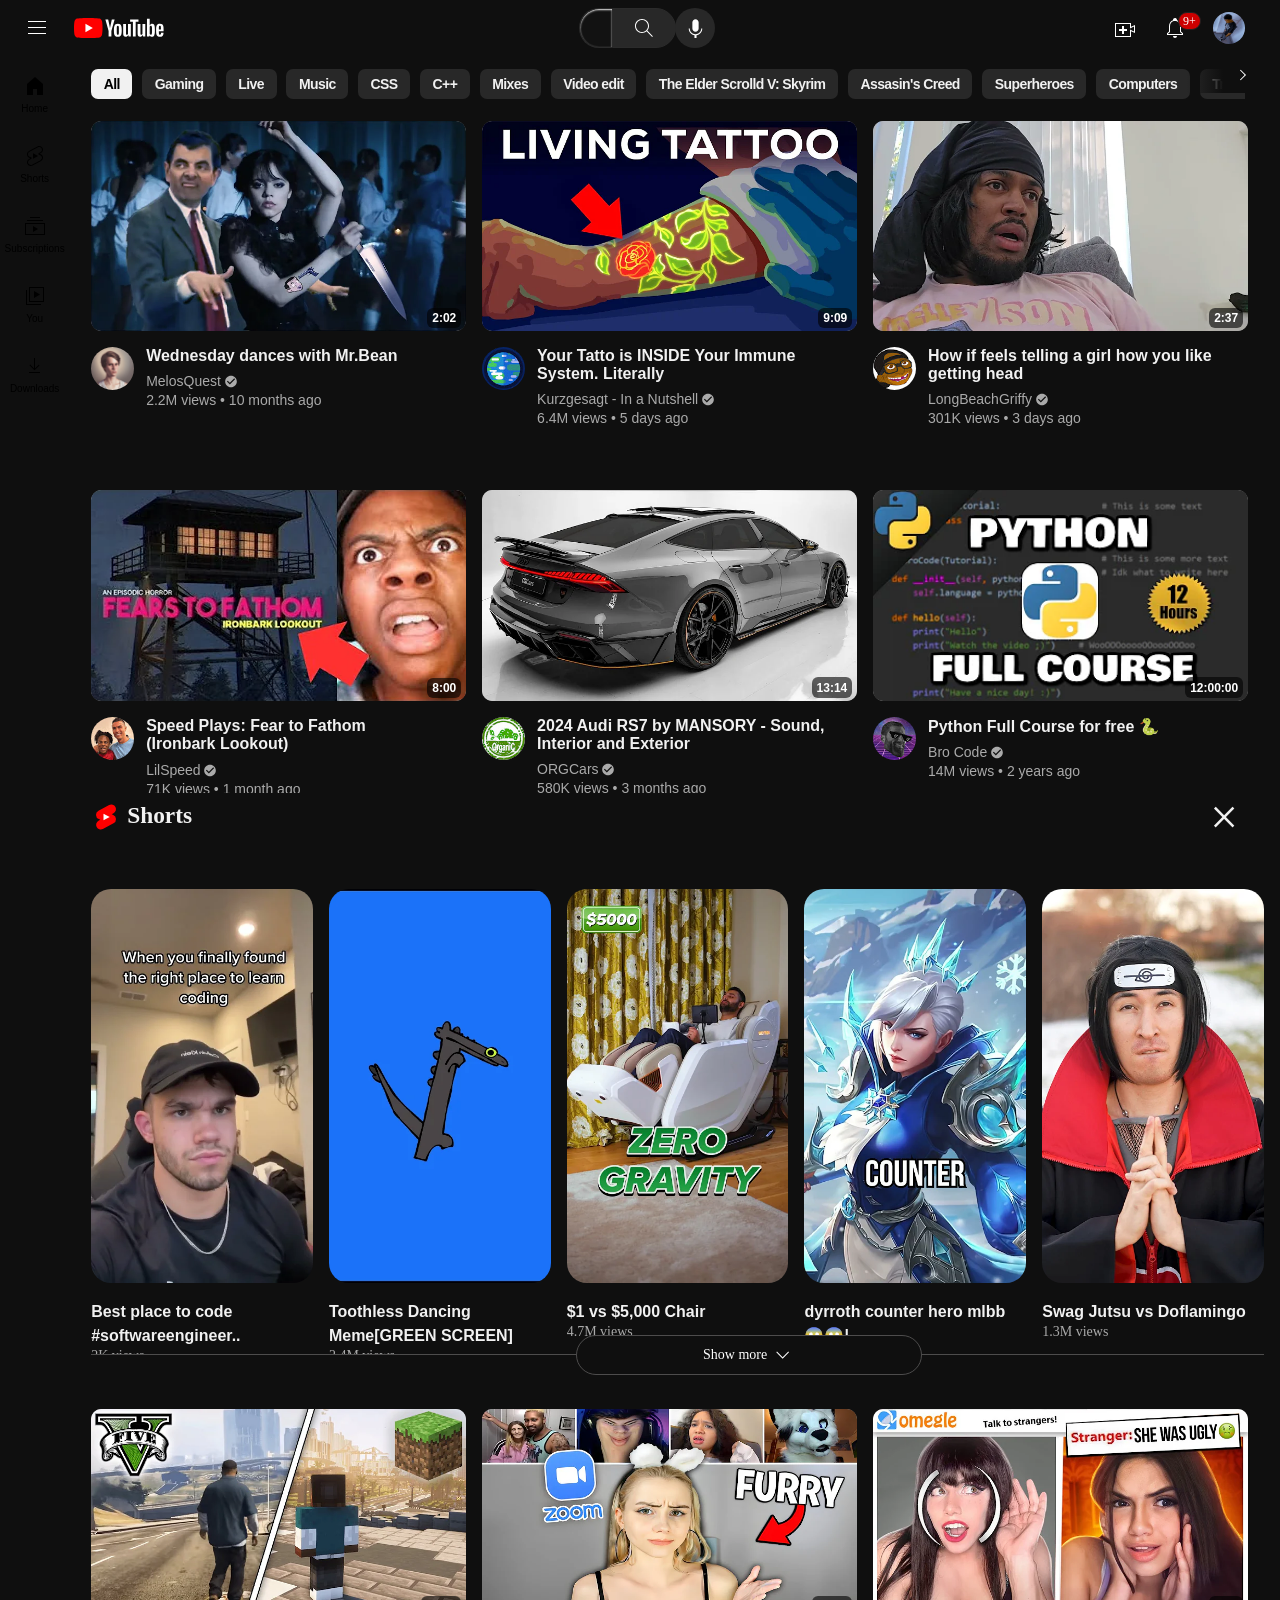
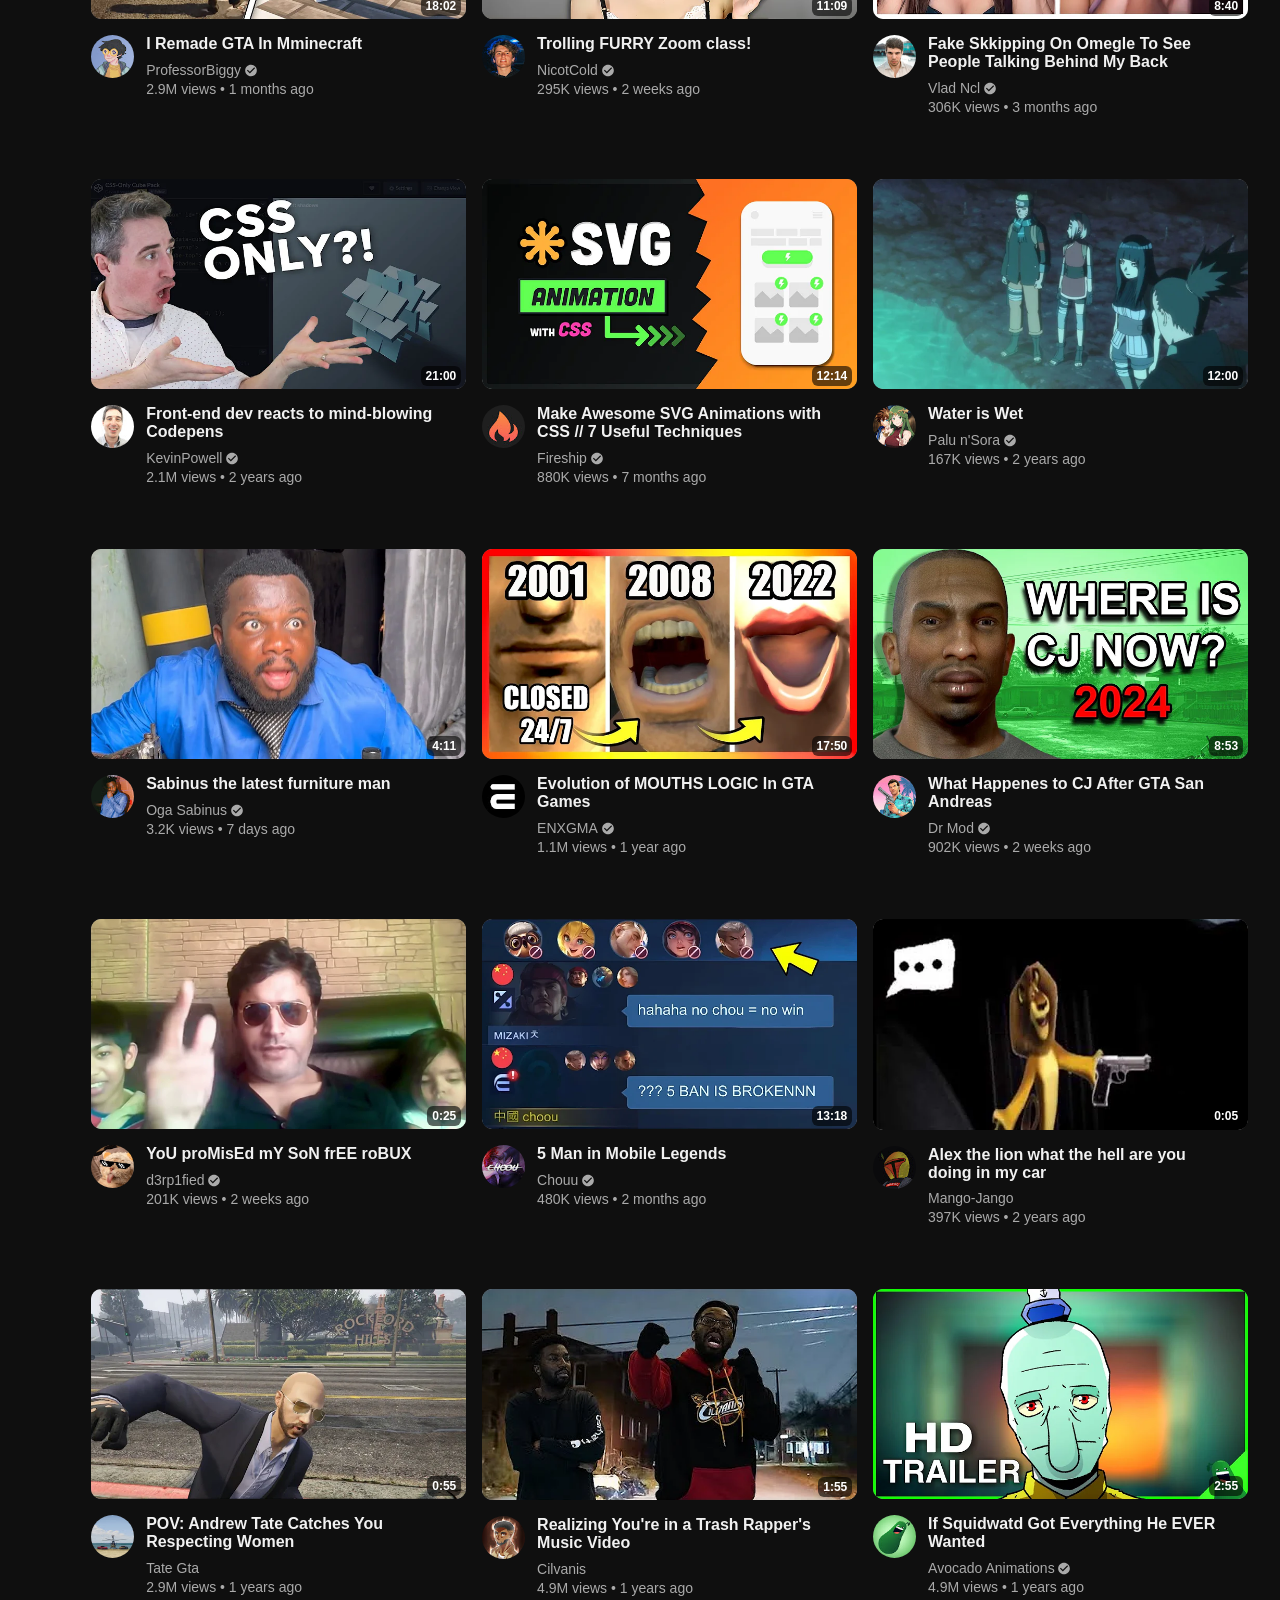
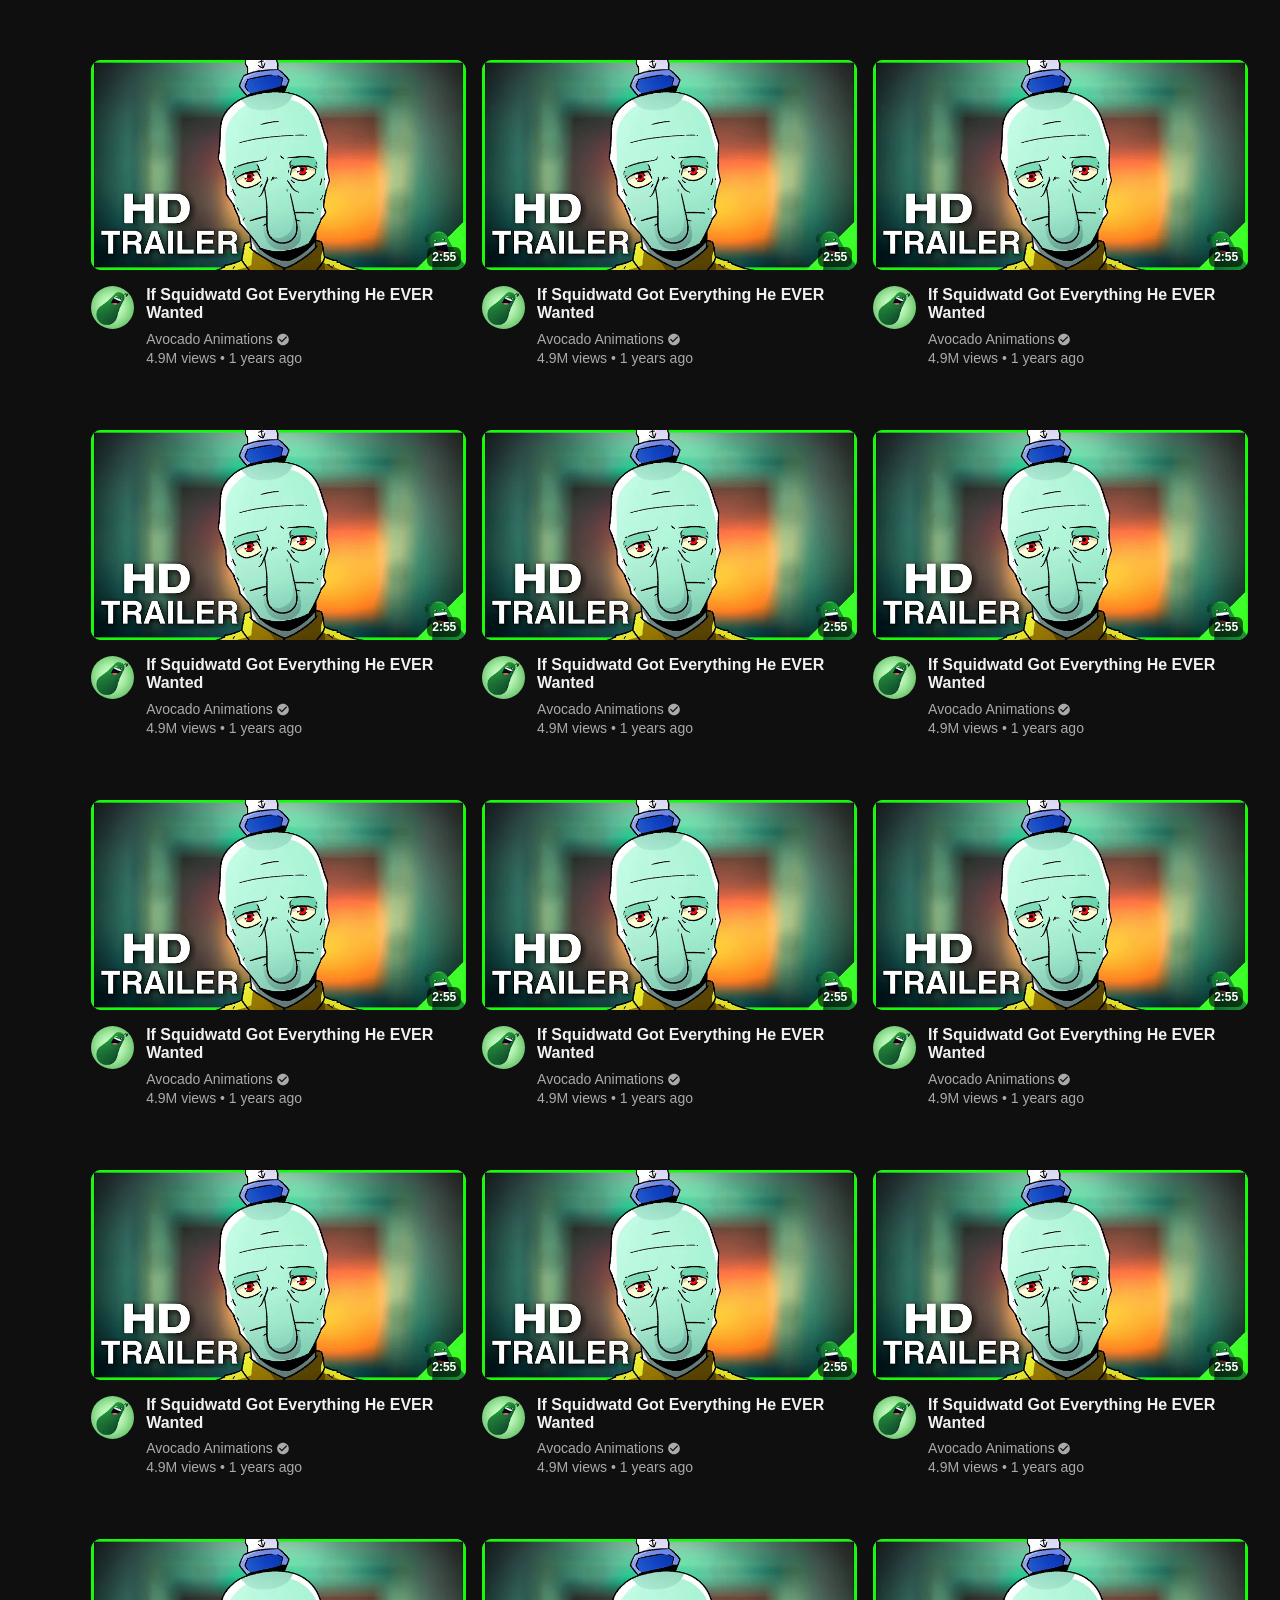
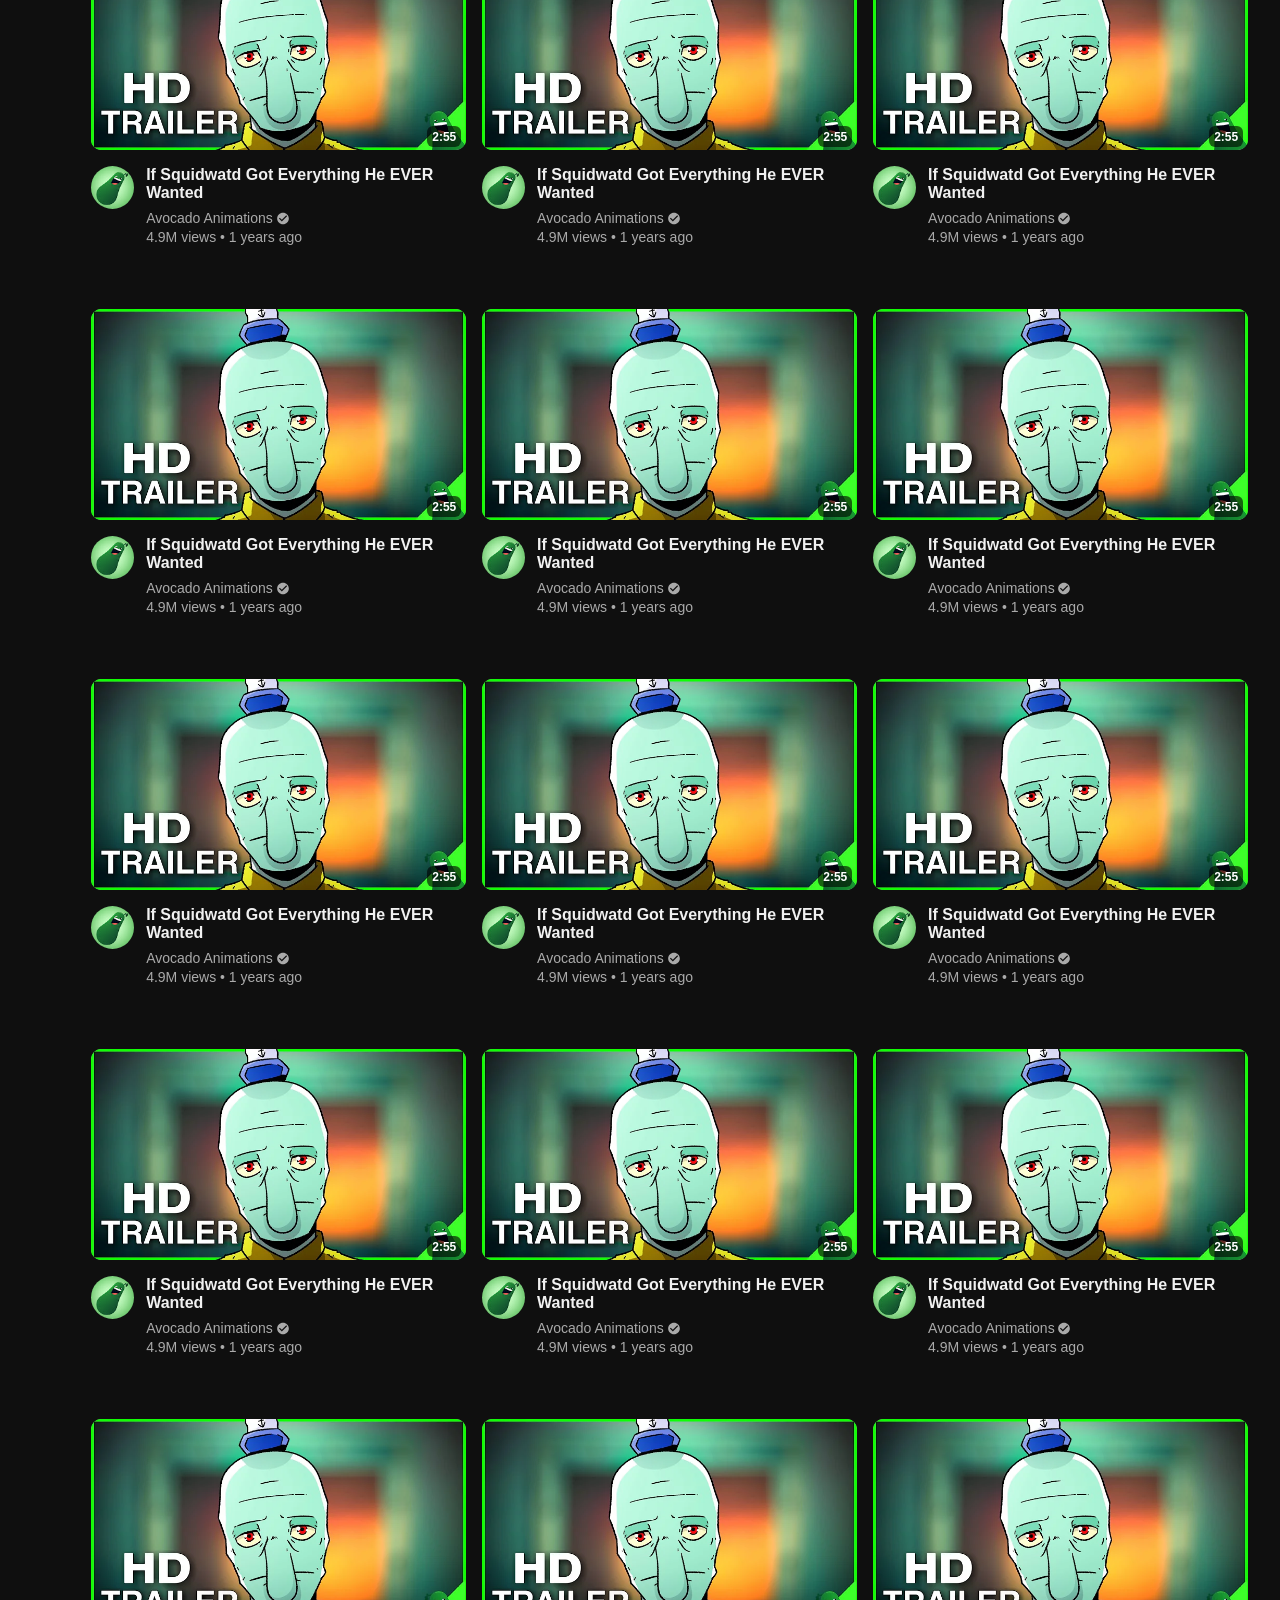
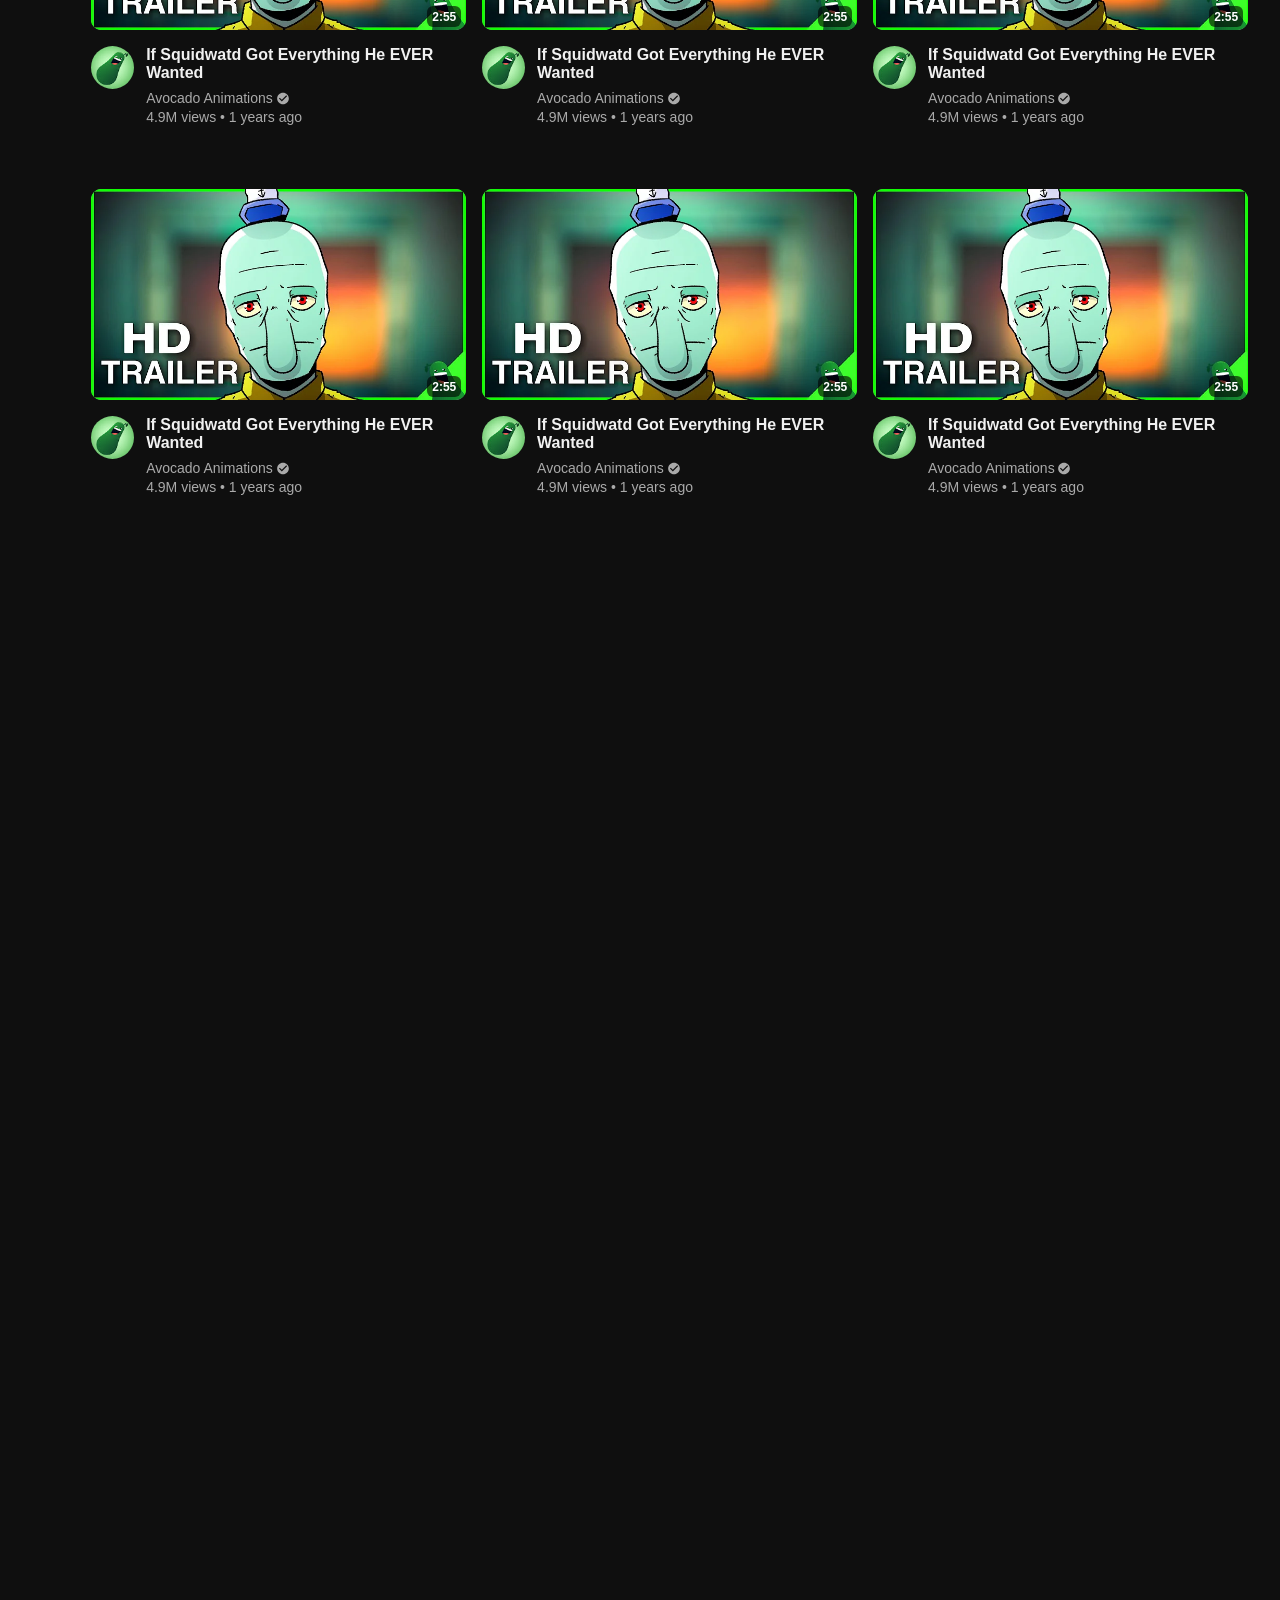
==== commit 3ee606cb: "soon done" ====
--- a/index.html
+++ b/index.html
@@ -1492,13 +1492,13 @@
         <section class="video-section video-section-two">
             <article class="video-container">
                 <a href="#" class="thumbnail" data-duration="18:02">
-                    <img class="thumbnail-image" src="/video-box-images-two/gta5.webp" alt="">
-
-                </a>
-                <div class="video-details-section">
-                    <div class="video-bottom-section">
-                        <a class="bx" href="#">
-                            <img class="channel-icon" src="/video-box-images-two/gtassm.jpg" alt="" title="ProfessorBiggy">
+                    <img class="thumbnail-image" src="video-box-images-two/gta5.webp" alt="">
+
+                </a>
+                <div class="video-details-section">
+                    <div class="video-bottom-section">
+                        <a class="bx" href="#">
+                            <img class="channel-icon" src="video-box-images-two/gtassm.jpg" alt="" title="ProfessorBiggy">
                         </a>
                         <div class="video-details">
                             <div class="video-title-section">
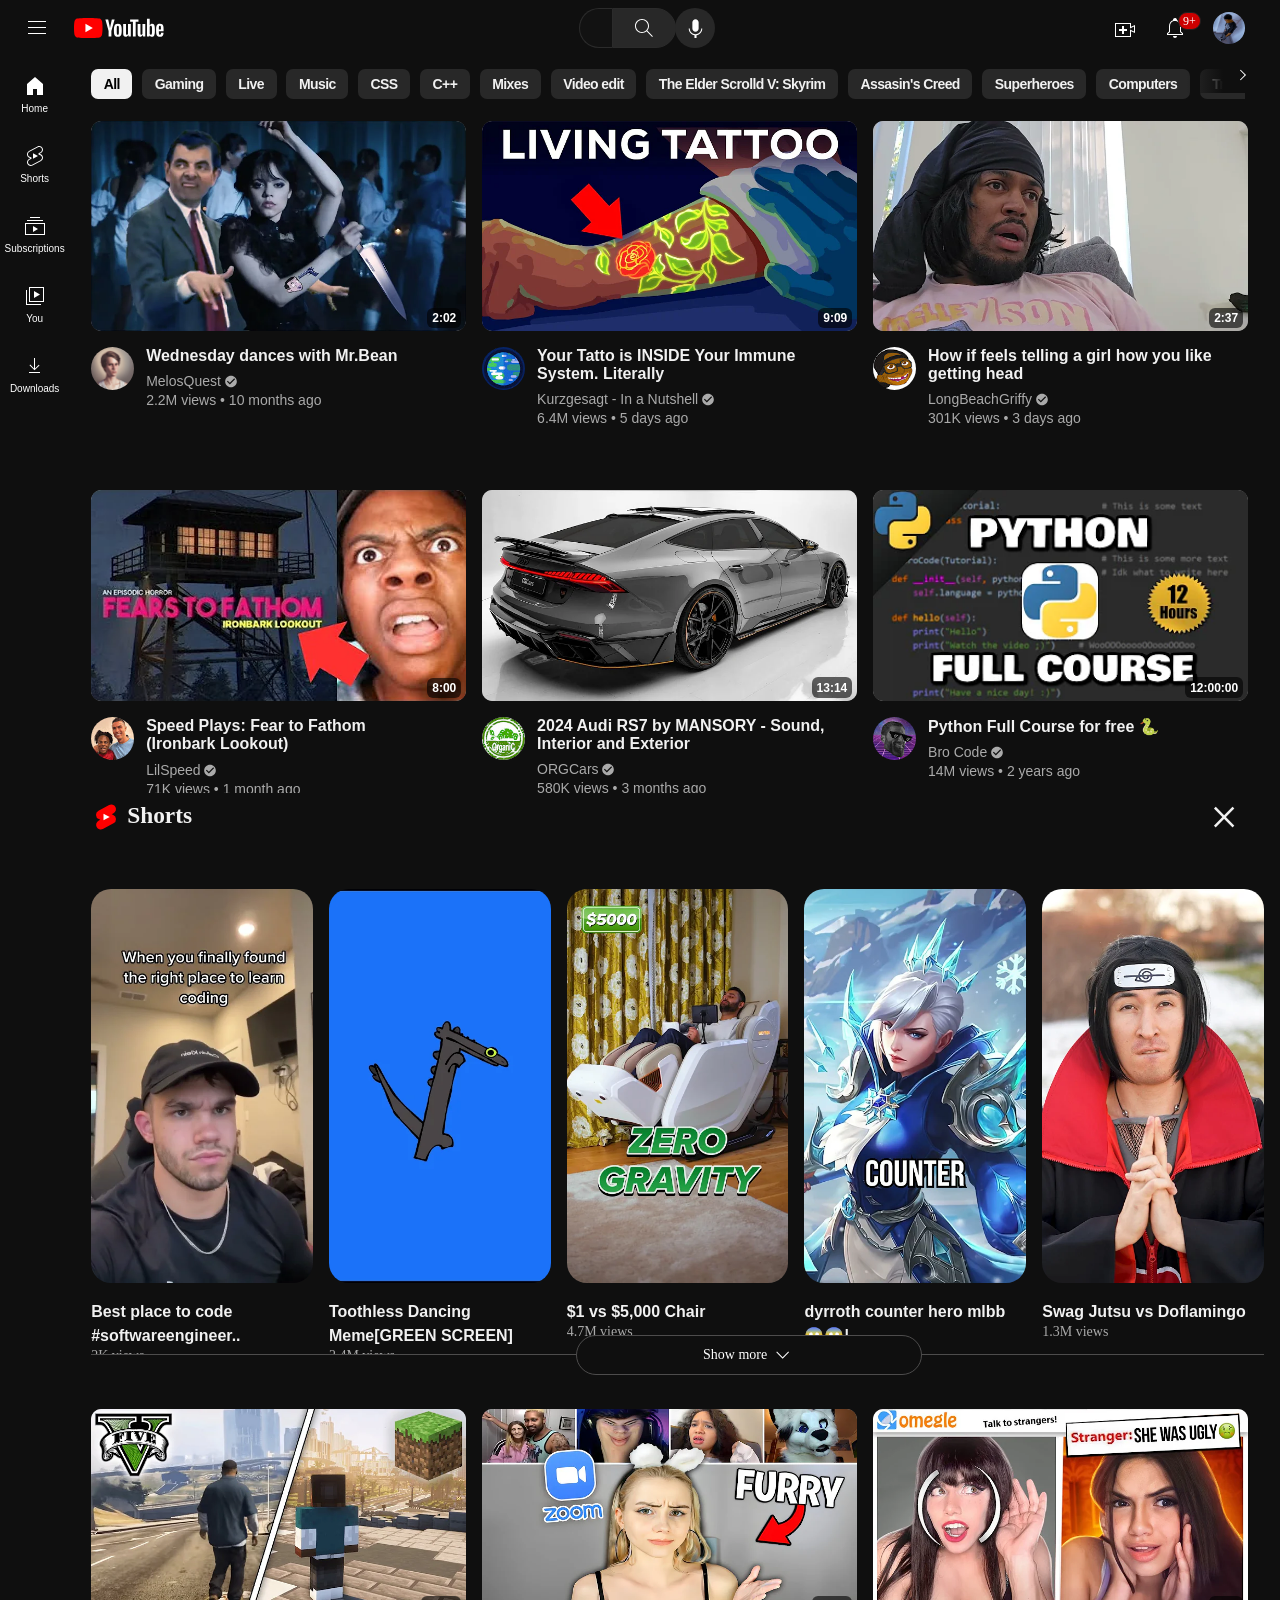
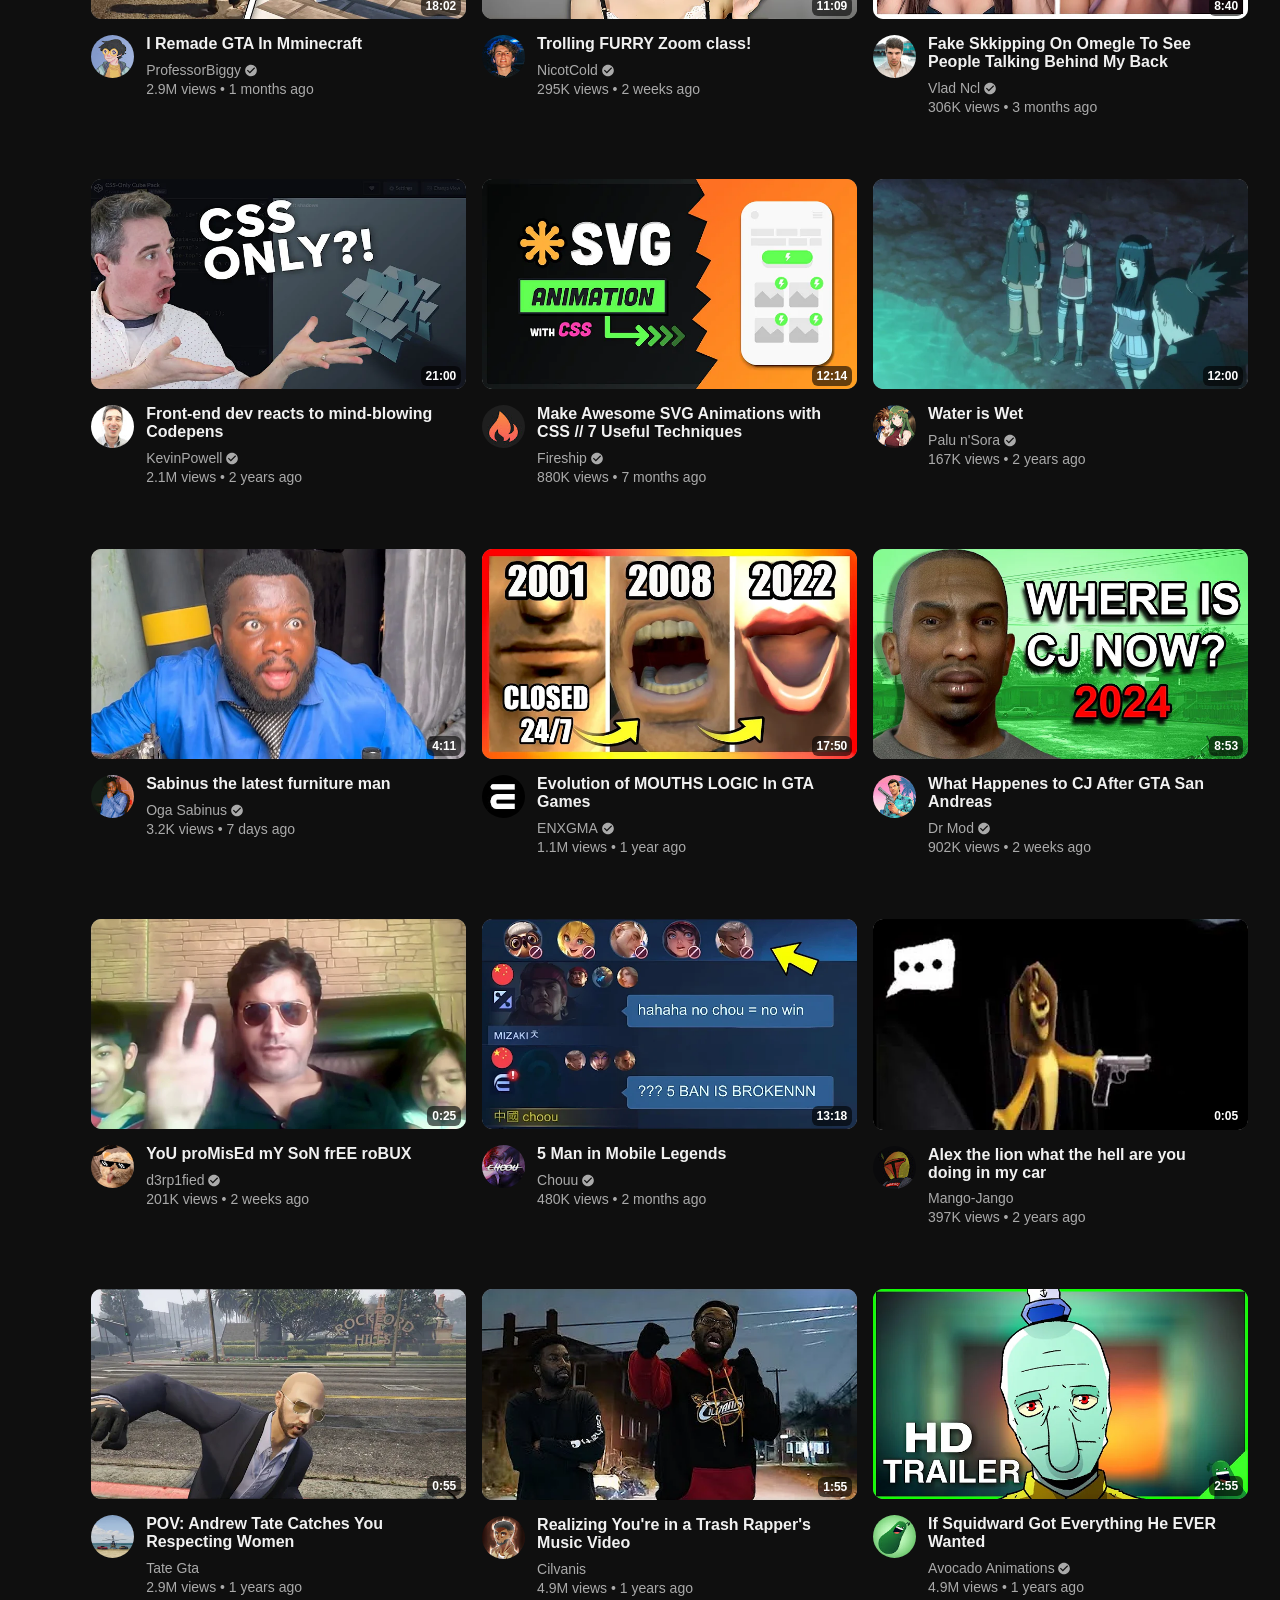
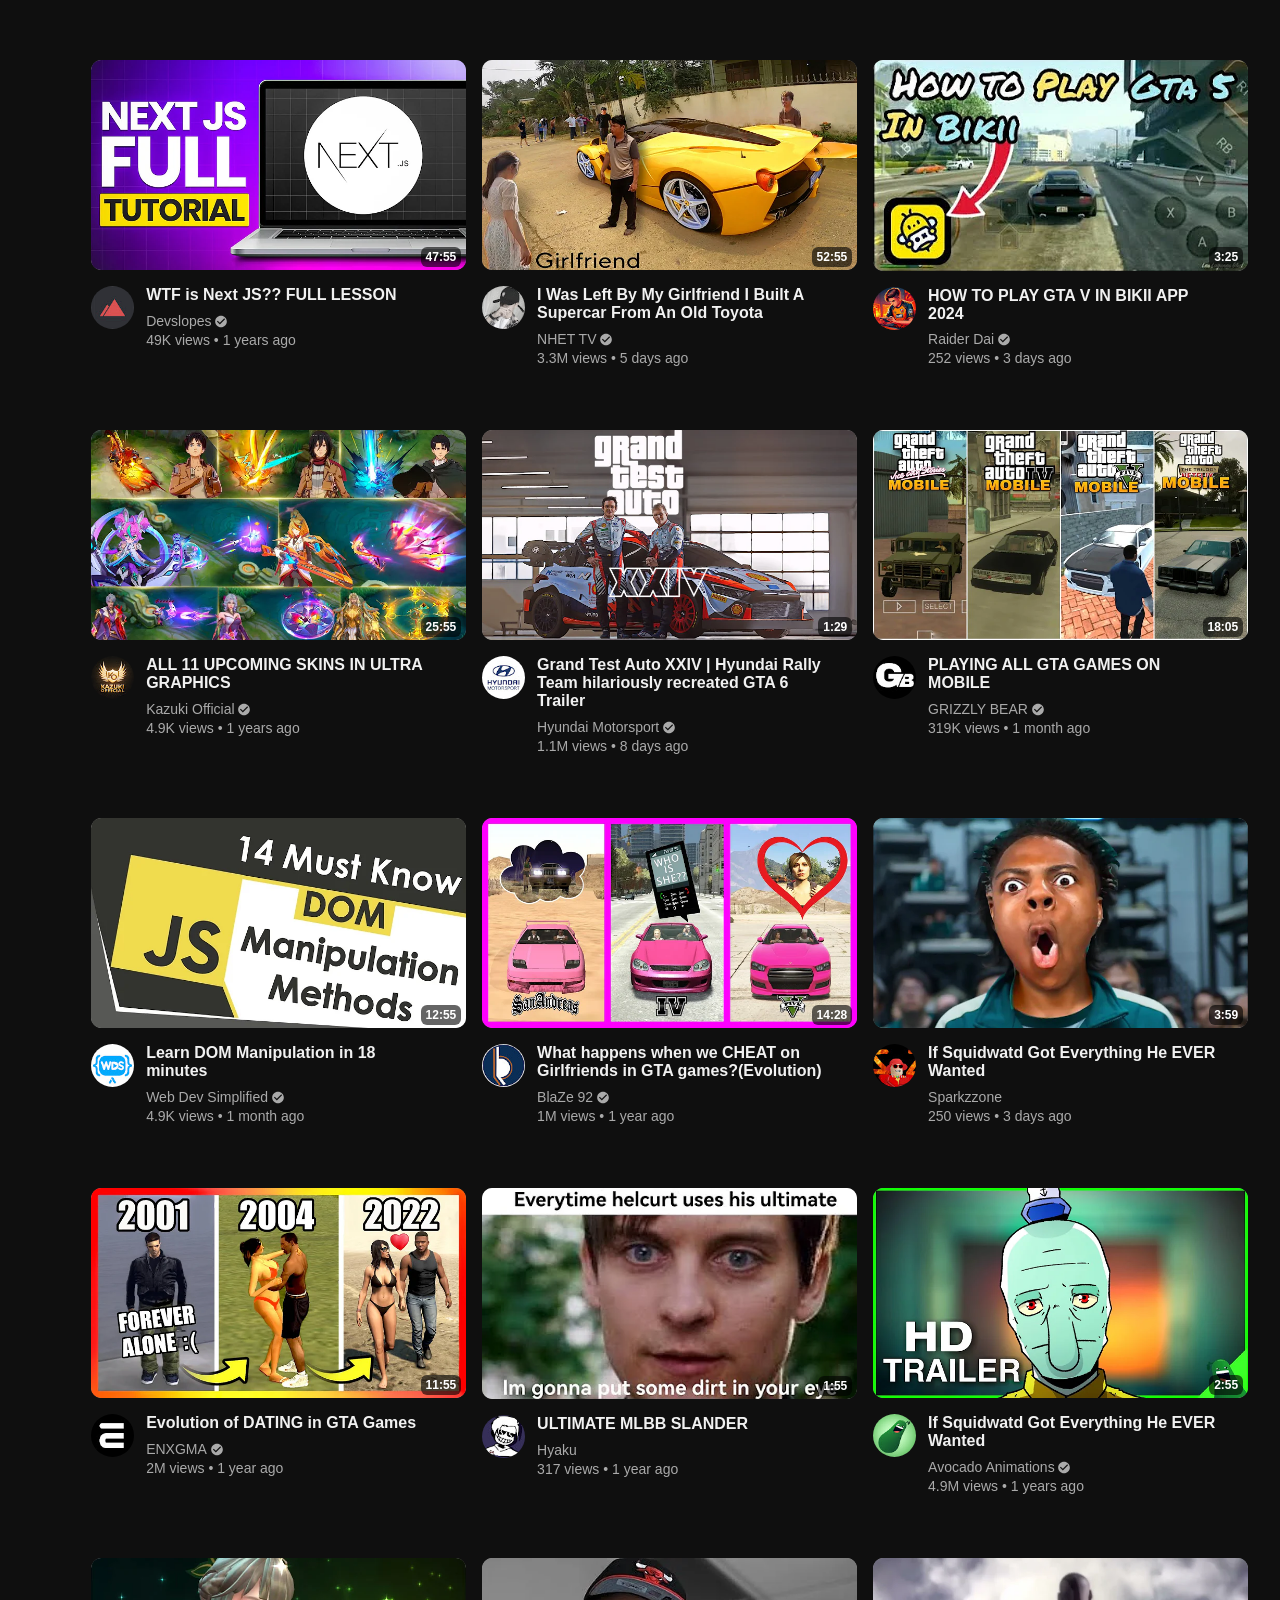
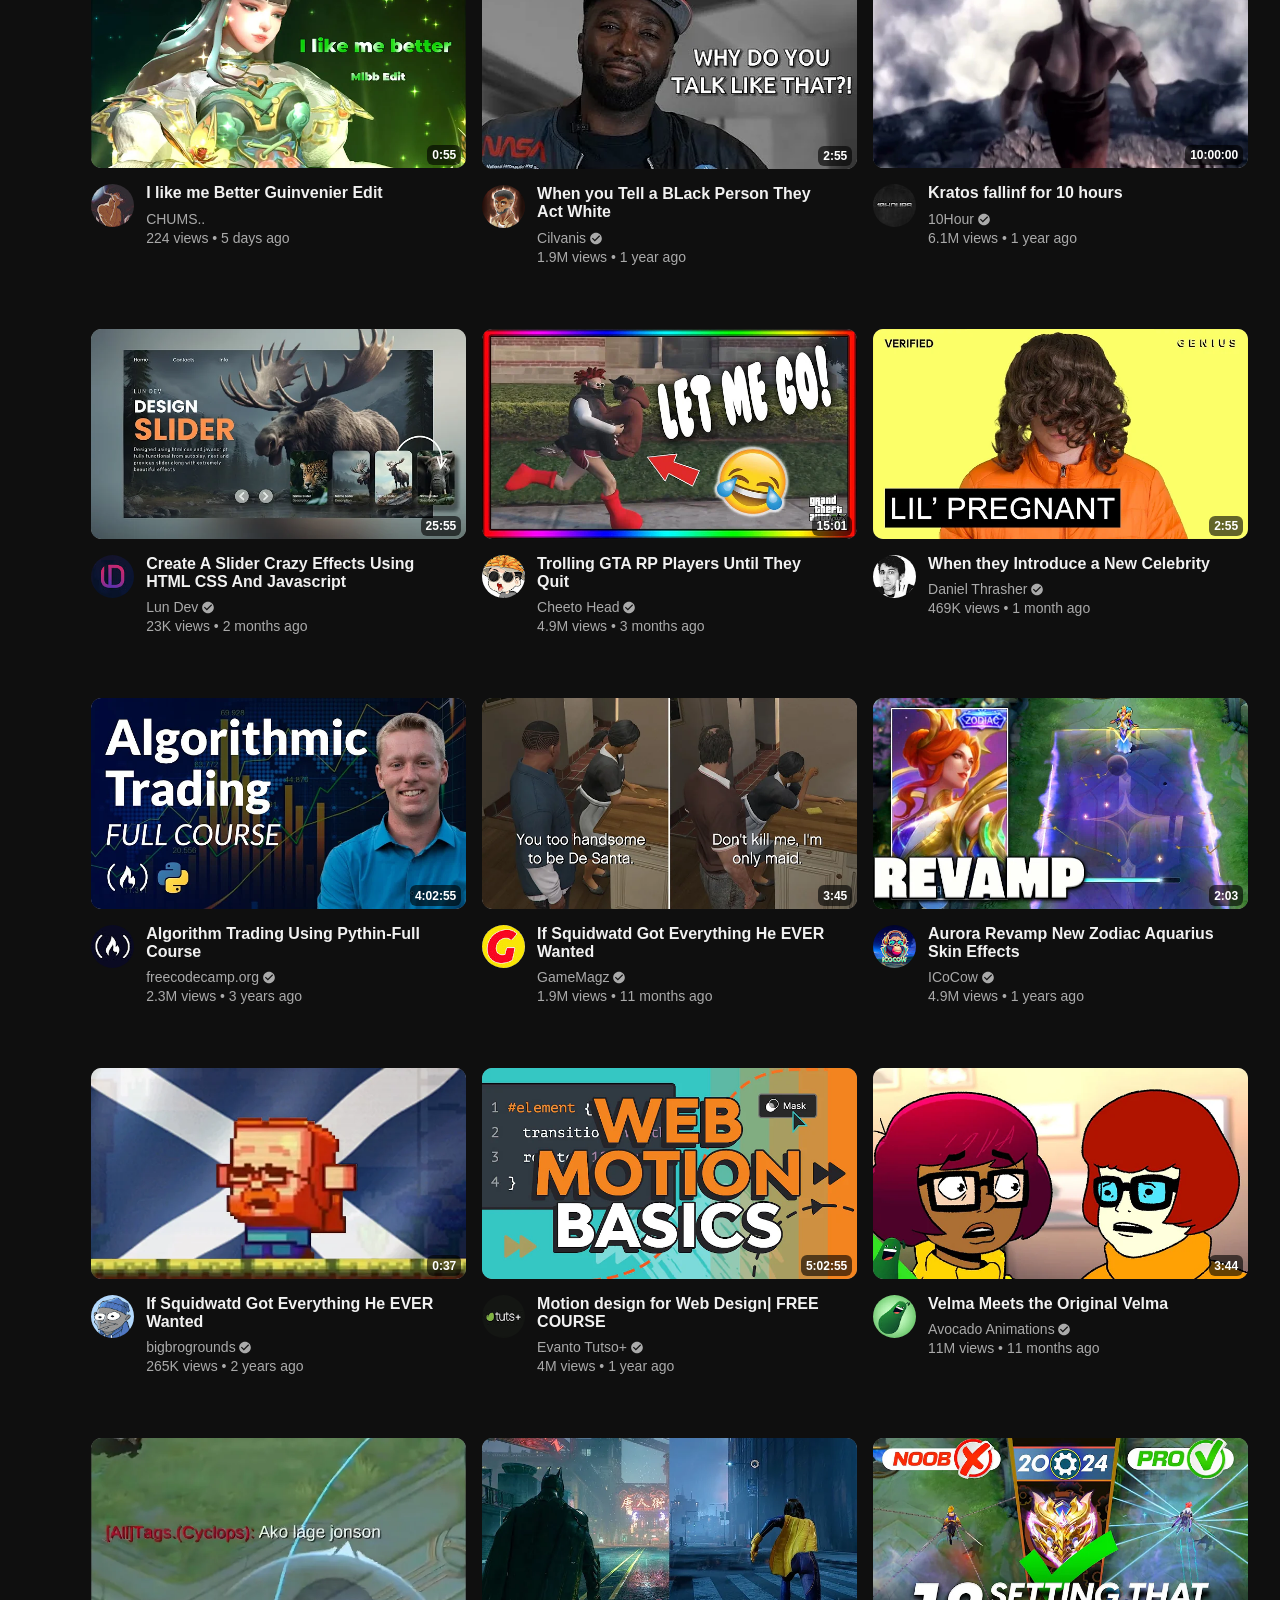
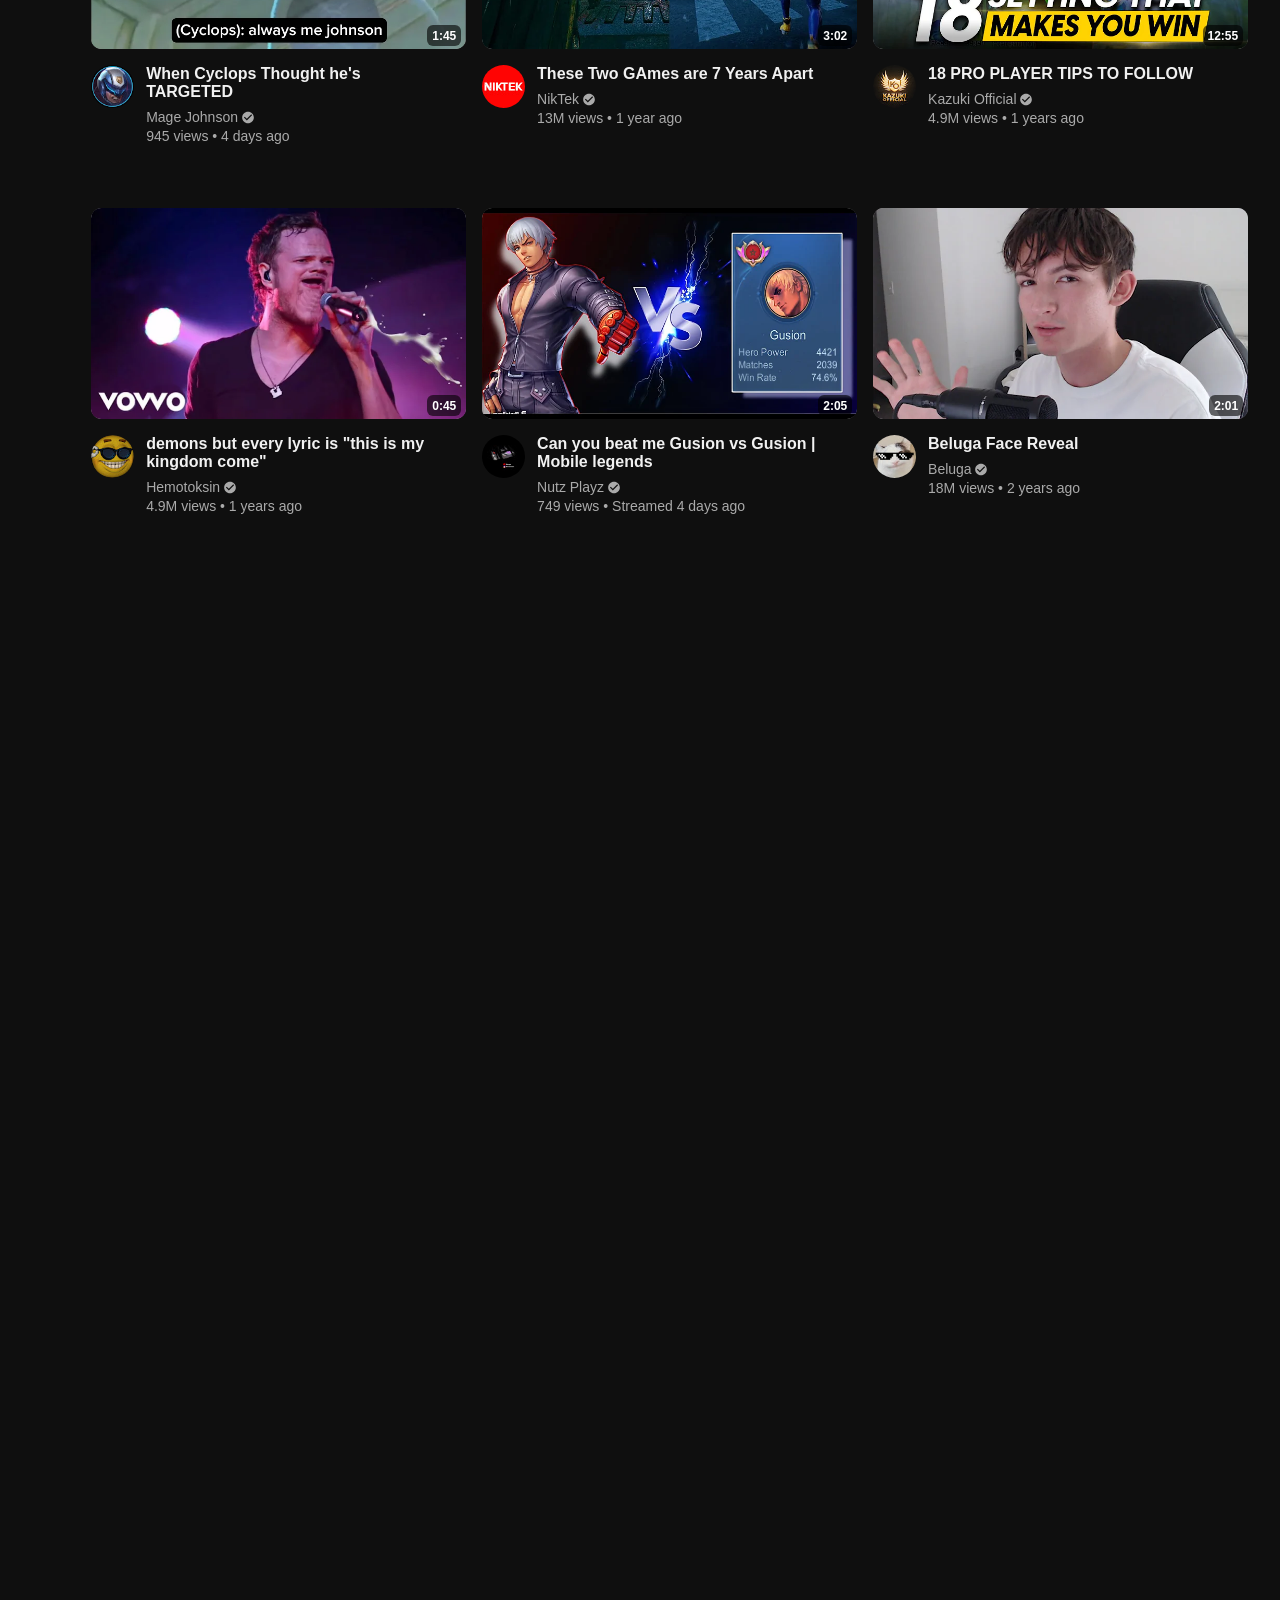
==== commit c6438517: "done" ====
--- a/index.html
+++ b/index.html
@@ -2048,7 +2048,7 @@
                         </a>
                         <div class="video-details">
                             <div class="video-title-section">
-                                <a href="#" class="video-title" title="If Squidwatd Got Everything He EVER Wanted">If Squidwatd Got Everything He EVER Wanted
+                                <a href="#" class="video-title" title="If Squidwatd Got Everything He EVER Wanted">If Squidward Got Everything He EVER Wanted
                                 </a>
                             </div>
                             <div class="name-section">
@@ -2076,6 +2076,420 @@
                 </div>
             </article>
             <article class="video-container">
+                <a href="#" class="thumbnail" data-duration="47:55">
+                    <img class="thumbnail-image" src="video-box-images-two/next.webp" alt="">
+
+                </a>
+                <div class="video-details-section">
+                    <div class="video-bottom-section">
+                        <a class="bx" href="#">
+                            <img class="channel-icon" src="video-box-images-two/nextsm.jpg" alt="" title="Devslopes">
+                        </a>
+                        <div class="video-details">
+                            <div class="video-title-section">
+                                <a href="#" class="video-title" title="WTF is Next JS?? FULL LESSON">WTF is Next JS?? FULL LESSON
+                                </a>
+                            </div>
+                            <div class="name-section">
+                                <a href="#" class="video-channel-name" title="Devslopes">Devslopes
+                                    <span class="hover-channel-name">Devslopes</span>
+                                </a>
+                                <div class="svgg">
+                                    <svg xmlns="http://www.w3.org/2000/svg" viewBox="0 0 24 24" width="14">
+                                        <path d="M0 0h24v24H0z" fill="none" />
+                                        <path
+                                            d="M12 2C6.48 2 2 6.48 2 12s4.48 10 10 10 10-4.48 10-10S17.52 2 12 2zm-2 15l-5-5 1.41-1.41L10 14.17l7.59-7.59L19 8l-9 9z" />
+                                        <div class="verified">Verified</div>
+                                    </svg>
+                                </div>
+                            </div>
+                            <div class="video-metadata">
+                                <span>49K views</span>
+                                &#x2022;
+                                <span> 1 years ago</span>
+
+                            </div>
+                        </div>
+                    </div>
+                    <div class="three-dot"> <i class="fa-solid fa-ellipsis-vertical"></i></div>
+                </div>
+            </article>
+            <article class="video-container">
+                <a href="#" class="thumbnail" data-duration="52:55">
+                    <img class="thumbnail-image" src="video-box-images-two/left.webp" alt="">
+
+                </a>
+                <div class="video-details-section">
+                    <div class="video-bottom-section">
+                        <a class="bx" href="#">
+                            <img class="channel-icon" src="video-box-images-two/leftsm.jpg" alt="" title="NHET TV">
+                        </a>
+                        <div class="video-details">
+                            <div class="video-title-section">
+                                <a href="#" class="video-title" title="I Was Left By My Girlfriend I Built A Supercar From An Old Toyota">I Was Left By My Girlfriend I Built A Supercar From An Old Toyota
+                                </a>
+                            </div>
+                            <div class="name-section">
+                                <a href="#" class="video-channel-name" title="NHET TV">NHET TV
+                                    <span class="hover-channel-name">NHET TV</span>
+                                </a>
+                                <div class="svgg">
+                                    <svg xmlns="http://www.w3.org/2000/svg" viewBox="0 0 24 24" width="14">
+                                        <path d="M0 0h24v24H0z" fill="none" />
+                                        <path
+                                            d="M12 2C6.48 2 2 6.48 2 12s4.48 10 10 10 10-4.48 10-10S17.52 2 12 2zm-2 15l-5-5 1.41-1.41L10 14.17l7.59-7.59L19 8l-9 9z" />
+                                        <div class="verified">Verified</div>
+                                    </svg>
+                                </div>
+                            </div>
+                            <div class="video-metadata">
+                                <span>3.3M views</span>
+                                &#x2022;
+                                <span> 5 days ago</span>
+
+                            </div>
+                        </div>
+                    </div>
+                    <div class="three-dot"> <i class="fa-solid fa-ellipsis-vertical"></i></div>
+                </div>
+            </article>
+            <article class="video-container">
+                <a href="#" class="thumbnail" data-duration="3:25">
+                    <img class="thumbnail-image" src="video-box-images-two/biki.webp" alt="">
+
+                </a>
+                <div class="video-details-section">
+                    <div class="video-bottom-section">
+                        <a class="bx" href="#">
+                            <img class="channel-icon" src="video-box-images-two/bikism.jpg" alt="" title="Raider Dai">
+                        </a>
+                        <div class="video-details">
+                            <div class="video-title-section">
+                                <a href="#" class="video-title" title="HOW TO PLAY GTA V IN BIKII APP 2024">HOW TO PLAY GTA V IN BIKII APP 2024
+                                </a>
+                            </div>
+                            <div class="name-section">
+                                <a href="#" class="video-channel-name" title="Raider Dai">Raider Dai
+                                    <span class="hover-channel-name">Raider Dai</span>
+                                </a>
+                                <div class="svgg">
+                                    <svg xmlns="http://www.w3.org/2000/svg" viewBox="0 0 24 24" width="14">
+                                        <path d="M0 0h24v24H0z" fill="none" />
+                                        <path
+                                            d="M12 2C6.48 2 2 6.48 2 12s4.48 10 10 10 10-4.48 10-10S17.52 2 12 2zm-2 15l-5-5 1.41-1.41L10 14.17l7.59-7.59L19 8l-9 9z" />
+                                        <div class="verified">Verified</div>
+                                    </svg>
+                                </div>
+                            </div>
+                            <div class="video-metadata">
+                                <span>252 views</span>
+                                &#x2022;
+                                <span> 3 days ago</span>
+
+                            </div>
+                        </div>
+                    </div>
+                    <div class="three-dot"> <i class="fa-solid fa-ellipsis-vertical"></i></div>
+                </div>
+            </article>
+            <article class="video-container">
+                <a href="#" class="thumbnail" data-duration="25:55">
+                    <img class="thumbnail-image" src="video-box-images-two/skins.webp" alt="">
+
+                </a>
+                <div class="video-details-section">
+                    <div class="video-bottom-section">
+                        <a class="bx" href="#">
+                            <img class="channel-icon" src="video-box-images-two/skins.jpg" alt="" title="Kazuki Official">
+                        </a>
+                        <div class="video-details">
+                            <div class="video-title-section">
+                                <a href="#" class="video-title" title="ALL 11 UPCOMING SKINS IN ULTRA GRAPHICS">ALL 11 UPCOMING SKINS IN ULTRA GRAPHICS
+                                </a>
+                            </div>
+                            <div class="name-section">
+                                <a href="#" class="video-channel-name" title="Kazuki Official">Kazuki Official
+                                    <span class="hover-channel-name">Kazuki Official</span>
+                                </a>
+                                <div class="svgg">
+                                    <svg xmlns="http://www.w3.org/2000/svg" viewBox="0 0 24 24" width="14">
+                                        <path d="M0 0h24v24H0z" fill="none" />
+                                        <path
+                                            d="M12 2C6.48 2 2 6.48 2 12s4.48 10 10 10 10-4.48 10-10S17.52 2 12 2zm-2 15l-5-5 1.41-1.41L10 14.17l7.59-7.59L19 8l-9 9z" />
+                                        <div class="verified">Verified</div>
+                                    </svg>
+                                </div>
+                            </div>
+                            <div class="video-metadata">
+                                <span>4.9K views</span>
+                                &#x2022;
+                                <span> 1 years ago</span>
+
+                            </div>
+                        </div>
+                    </div>
+                    <div class="three-dot"> <i class="fa-solid fa-ellipsis-vertical"></i></div>
+                </div>
+            </article>
+            <article class="video-container">
+                <a href="#" class="thumbnail" data-duration="1:29">
+                    <img class="thumbnail-image" src="video-box-images-two/auto.webp" alt="">
+
+                </a>
+                <div class="video-details-section">
+                    <div class="video-bottom-section">
+                        <a class="bx" href="#">
+                            <img class="channel-icon" src="video-box-images-two/auto.jpg" alt="" title="Hyundai Motorsport">
+                        </a>
+                        <div class="video-details">
+                            <div class="video-title-section">
+                                <a href="#" class="video-title" title="Grand Test Auto XXIV | Hyundai Rally Team hilariously recreated GTA 6 Trailer">Grand Test Auto XXIV | Hyundai Rally Team hilariously recreated GTA 6 Trailer
+                                </a>
+                            </div>
+                            <div class="name-section">
+                                <a href="#" class="video-channel-name" title="Hyundai Motorsport">Hyundai Motorsport
+                                    <span class="hover-channel-name">Hyundai Motorsport</span>
+                                </a>
+                                <div class="svgg">
+                                    <svg xmlns="http://www.w3.org/2000/svg" viewBox="0 0 24 24" width="14">
+                                        <path d="M0 0h24v24H0z" fill="none" />
+                                        <path
+                                            d="M12 2C6.48 2 2 6.48 2 12s4.48 10 10 10 10-4.48 10-10S17.52 2 12 2zm-2 15l-5-5 1.41-1.41L10 14.17l7.59-7.59L19 8l-9 9z" />
+                                        <div class="verified">Verified</div>
+                                    </svg>
+                                </div>
+                            </div>
+                            <div class="video-metadata">
+                                <span>1.1M views</span>
+                                &#x2022;
+                                <span>8 days ago</span>
+
+                            </div>
+                        </div>
+                    </div>
+                    <div class="three-dot"> <i class="fa-solid fa-ellipsis-vertical"></i></div>
+                </div>
+            </article>
+            <article class="video-container">
+                <a href="#" class="thumbnail" data-duration="18:05">
+                    <img class="thumbnail-image" src="video-box-images-two/gtamb.webp" alt="">
+
+                </a>
+                <div class="video-details-section">
+                    <div class="video-bottom-section">
+                        <a class="bx" href="#">
+                            <img class="channel-icon" src="video-box-images-two/gtambsmo.jpg" alt="" title="GRIZZLY BEAR">
+                        </a>
+                        <div class="video-details">
+                            <div class="video-title-section">
+                                <a href="#" class="video-title" title="PLAYING ALL GTA GAMES ON MOBILE">PLAYING ALL GTA GAMES ON MOBILE
+                                </a>
+                            </div>
+                            <div class="name-section">
+                                <a href="#" class="video-channel-name" title="GRIZZLY BEAR">GRIZZLY BEAR
+                                    <span class="hover-channel-name">GRIZZLY BEAR</span>
+                                </a>
+                                <div class="svgg">
+                                    <svg xmlns="http://www.w3.org/2000/svg" viewBox="0 0 24 24" width="14">
+                                        <path d="M0 0h24v24H0z" fill="none" />
+                                        <path
+                                            d="M12 2C6.48 2 2 6.48 2 12s4.48 10 10 10 10-4.48 10-10S17.52 2 12 2zm-2 15l-5-5 1.41-1.41L10 14.17l7.59-7.59L19 8l-9 9z" />
+                                        <div class="verified">Verified</div>
+                                    </svg>
+                                </div>
+                            </div>
+                            <div class="video-metadata">
+                                <span>319K views</span>
+                                &#x2022;
+                                <span> 1 month ago</span>
+
+                            </div>
+                        </div>
+                    </div>
+                    <div class="three-dot"> <i class="fa-solid fa-ellipsis-vertical"></i></div>
+                </div>
+            </article>
+            <article class="video-container">
+                <a href="#" class="thumbnail" data-duration="12:55">
+                    <img class="thumbnail-image" src="video-box-images-two/dom.webp" alt="">
+
+                </a>
+                <div class="video-details-section">
+                    <div class="video-bottom-section">
+                        <a class="bx" href="#">
+                            <img class="channel-icon" src="video-box-images-two/domsmo.jpg" alt="" title="Web Dev Simplified">
+                        </a>
+                        <div class="video-details">
+                            <div class="video-title-section">
+                                <a href="#" class="video-title" title="Learn DOM Manipulation in 18 minutes">Learn DOM Manipulation in 18 minutes
+                                </a>
+                            </div>
+                            <div class="name-section">
+                                <a href="#" class="video-channel-name" title="Web Dev Simplified">Web Dev Simplified
+                                    <span class="hover-channel-name">Web Dev Simplified</span>
+                                </a>
+                                <div class="svgg">
+                                    <svg xmlns="http://www.w3.org/2000/svg" viewBox="0 0 24 24" width="14">
+                                        <path d="M0 0h24v24H0z" fill="none" />
+                                        <path
+                                            d="M12 2C6.48 2 2 6.48 2 12s4.48 10 10 10 10-4.48 10-10S17.52 2 12 2zm-2 15l-5-5 1.41-1.41L10 14.17l7.59-7.59L19 8l-9 9z" />
+                                        <div class="verified">Verified</div>
+                                    </svg>
+                                </div>
+                            </div>
+                            <div class="video-metadata">
+                                <span>4.9K views</span>
+                                &#x2022;
+                                <span> 1 month ago</span>
+
+                            </div>
+                        </div>
+                    </div>
+                    <div class="three-dot"> <i class="fa-solid fa-ellipsis-vertical"></i></div>
+                </div>
+            </article>
+            <article class="video-container">
+                <a href="#" class="thumbnail" data-duration="14:28">
+                    <img class="thumbnail-image" src="video-box-images-two/girl.webp" alt="">
+
+                </a>
+                <div class="video-details-section">
+                    <div class="video-bottom-section">
+                        <a class="bx" href="#">
+                            <img class="channel-icon" src="video-box-images-two/girlsmo.jpg" alt="" title="BlaZe 92">
+                        </a>
+                        <div class="video-details">
+                            <div class="video-title-section">
+                                <a href="#" class="video-title" title="What happens when we CHEAT on Girlfriends in GTA games?(Evolution)">What happens when we CHEAT on Girlfriends in GTA games?(Evolution)
+                                </a>
+                            </div>
+                            <div class="name-section">
+                                <a href="#" class="video-channel-name" title="BlaZe 92">BlaZe 92
+                                    <span class="hover-channel-name">BlaZe 92</span>
+                                </a>
+                                <div class="svgg">
+                                    <svg xmlns="http://www.w3.org/2000/svg" viewBox="0 0 24 24" width="14">
+                                        <path d="M0 0h24v24H0z" fill="none" />
+                                        <path
+                                            d="M12 2C6.48 2 2 6.48 2 12s4.48 10 10 10 10-4.48 10-10S17.52 2 12 2zm-2 15l-5-5 1.41-1.41L10 14.17l7.59-7.59L19 8l-9 9z" />
+                                        <div class="verified">Verified</div>
+                                    </svg>
+                                </div>
+                            </div>
+                            <div class="video-metadata">
+                                <span>1M views</span>
+                                &#x2022;
+                                <span> 1 year ago</span>
+
+                            </div>
+                        </div>
+                    </div>
+                    <div class="three-dot"> <i class="fa-solid fa-ellipsis-vertical"></i></div>
+                </div>
+            </article>
+            <article class="video-container">
+                <a href="#" class="thumbnail" data-duration="3:59">
+                    <img class="thumbnail-image" src="video-box-images-two/spedd.webp" alt="">
+
+                </a>
+                <div class="video-details-section">
+                    <div class="video-bottom-section">
+                        <a class="bx" href="#">
+                            <img class="channel-icon" src="video-box-images-two/speddsmo.jpg" alt="" title="Sparkzzone">
+                        </a>
+                        <div class="video-details">
+                            <div class="video-title-section">
+                                <a href="#" class="video-title" title="If Squidwatd Got Everything He EVER Wanted">If Squidwatd Got Everything He EVER Wanted
+                                </a>
+                            </div>
+                            <div class="name-section">
+                                <a href="#" class="video-channel-name" title="Sparkzzone">Sparkzzone
+                                    <span class="hover-channel-name">Sparkzzone</span>
+                                </a>
+                                
+                            </div>
+                            <div class="video-metadata">
+                                <span>250 views</span>
+                                &#x2022;
+                                <span> 3 days ago</span>
+
+                            </div>
+                        </div>
+                    </div>
+                    <div class="three-dot"> <i class="fa-solid fa-ellipsis-vertical"></i></div>
+                </div>
+            </article>
+            <article class="video-container">
+                <a href="#" class="thumbnail" data-duration="11:55">
+                    <img class="thumbnail-image" src="video-box-images-two/date.webp" alt="">
+
+                </a>
+                <div class="video-details-section">
+                    <div class="video-bottom-section">
+                        <a class="bx" href="#">
+                            <img class="channel-icon" src="video-box-images-two/date.jpg" alt="" title="ENXGMA">
+                        </a>
+                        <div class="video-details">
+                            <div class="video-title-section">
+                                <a href="#" class="video-title" title="Evolution of DATING in GTA Games">Evolution of DATING in GTA Games
+                                </a>
+                            </div>
+                            <div class="name-section">
+                                <a href="#" class="video-channel-name" title="ENXGMA">ENXGMA
+                                    <span class="hover-channel-name">ENXGMA</span>
+                                </a>
+                                <div class="svgg">
+                                    <svg xmlns="http://www.w3.org/2000/svg" viewBox="0 0 24 24" width="14">
+                                        <path d="M0 0h24v24H0z" fill="none" />
+                                        <path
+                                            d="M12 2C6.48 2 2 6.48 2 12s4.48 10 10 10 10-4.48 10-10S17.52 2 12 2zm-2 15l-5-5 1.41-1.41L10 14.17l7.59-7.59L19 8l-9 9z" />
+                                        <div class="verified">Verified</div>
+                                    </svg>
+                                </div>
+                            </div>
+                            <div class="video-metadata">
+                                <span>2M views</span>
+                                &#x2022;
+                                <span> 1 year ago</span>
+
+                            </div>
+                        </div>
+                    </div>
+                    <div class="three-dot"> <i class="fa-solid fa-ellipsis-vertical"></i></div>
+                </div>
+            </article>
+            <article class="video-container">
+                <a href="#" class="thumbnail" data-duration="1:55">
+                    <img class="thumbnail-image" src="video-box-images-two/ulml.webp" alt="">
+
+                </a>
+                <div class="video-details-section">
+                    <div class="video-bottom-section">
+                        <a class="bx" href="#">
+                            <img class="channel-icon" src="video-box-images-two/ulmlsmo.jpg" alt="" title="Hyaku">
+                        </a>
+                        <div class="video-details">
+                            <div class="video-title-section">
+                                <a href="#" class="video-title" title="ULTIMATE MLBB SLANDER">ULTIMATE MLBB SLANDER
+                                </a>
+                            </div>
+                            <div class="name-section">
+                                <a href="#" class="video-channel-name" title="Hyaku">Hyaku
+                                    <span class="hover-channel-name">Hyaku</span>
+                                </a>
+                            </div>
+                            <div class="video-metadata">
+                                <span>317 views</span>
+                                &#x2022;
+                                <span> 1 year ago</span>
+
+                            </div>
+                        </div>
+                    </div>
+                    <div class="three-dot"> <i class="fa-solid fa-ellipsis-vertical"></i></div>
+                </div>
+            </article>
+            <article class="video-container">
                 <a href="#" class="thumbnail" data-duration="2:55">
                     <img class="thumbnail-image" src="video-box-images-two/sqwid.webp" alt="">
 
@@ -2115,18 +2529,439 @@
                 </div>
             </article>
             <article class="video-container">
+                <a href="#" class="thumbnail" data-duration="0:55">
+                    <img class="thumbnail-image" src="video-box-images-two/better.webp" alt="">
+
+                </a>
+                <div class="video-details-section">
+                    <div class="video-bottom-section">
+                        <a class="bx" href="#">
+                            <img class="channel-icon" src="video-box-images-two/bettersmo.jpg" alt="" title="CHUMS..">
+                        </a>
+                        <div class="video-details">
+                            <div class="video-title-section">
+                                <a href="#" class="video-title" title="I like me Better Guinvenier Edit">I like me Better Guinvenier Edit
+                                </a>
+                            </div>
+                            <div class="name-section">
+                                <a href="#" class="video-channel-name" title="CHUMS..">CHUMS..
+                                    <span class="hover-channel-name">CHUMS..</span>
+                                </a>
+                            </div>
+                            <div class="video-metadata">
+                                <span>224 views</span>
+                                &#x2022;
+                                <span> 5 days ago</span>
+
+                            </div>
+                        </div>
+                    </div>
+                    <div class="three-dot"> <i class="fa-solid fa-ellipsis-vertical"></i></div>
+                </div>
+            </article>
+            <article class="video-container">
                 <a href="#" class="thumbnail" data-duration="2:55">
-                    <img class="thumbnail-image" src="video-box-images-two/sqwid.webp" alt="">
-
-                </a>
-                <div class="video-details-section">
-                    <div class="video-bottom-section">
-                        <a class="bx" href="#">
-                            <img class="channel-icon" src="video-box-images-two/sqwidsmo.jpg" alt="" title="Avocado Animations">
+                    <img class="thumbnail-image" src="video-box-images-two/black.webp" alt="">
+
+                </a>
+                <div class="video-details-section">
+                    <div class="video-bottom-section">
+                        <a class="bx" href="#">
+                            <img class="channel-icon" src="video-box-images-two/cilsmo.jpg" alt="" title="Cilvanis">
+                        </a>
+                        <div class="video-details">
+                            <div class="video-title-section">
+                                <a href="#" class="video-title" title="When you Tell a BLack Person They Act White">When you Tell a BLack Person They Act White
+                                </a>
+                            </div>
+                            <div class="name-section">
+                                <a href="#" class="video-channel-name" title="Cilvanis">Cilvanis
+                                    <span class="hover-channel-name">Cilvanis</span>
+                                </a>
+                                <div class="svgg">
+                                    <svg xmlns="http://www.w3.org/2000/svg" viewBox="0 0 24 24" width="14">
+                                        <path d="M0 0h24v24H0z" fill="none" />
+                                        <path
+                                            d="M12 2C6.48 2 2 6.48 2 12s4.48 10 10 10 10-4.48 10-10S17.52 2 12 2zm-2 15l-5-5 1.41-1.41L10 14.17l7.59-7.59L19 8l-9 9z" />
+                                        <div class="verified">Verified</div>
+                                    </svg>
+                                </div>
+                            </div>
+                            <div class="video-metadata">
+                                <span>1.9M views</span>
+                                &#x2022;
+                                <span> 1 year ago</span>
+
+                            </div>
+                        </div>
+                    </div>
+                    <div class="three-dot"> <i class="fa-solid fa-ellipsis-vertical"></i></div>
+                </div>
+            </article>
+            <article class="video-container">
+                <a href="#" class="thumbnail" data-duration="10:00:00">
+                    <img class="thumbnail-image" src="video-box-images-two/kratos.webp" alt="">
+
+                </a>
+                <div class="video-details-section">
+                    <div class="video-bottom-section">
+                        <a class="bx" href="#">
+                            <img class="channel-icon" src="video-box-images-two/kratosmo.jpg" alt="" title="10Hour">
+                        </a>
+                        <div class="video-details">
+                            <div class="video-title-section">
+                                <a href="#" class="video-title" title="Kratos fallinf for 10 hours">Kratos fallinf for 10 hours
+                                </a>
+                            </div>
+                            <div class="name-section">
+                                <a href="#" class="video-channel-name" title="10Hour">10Hour
+                                    <span class="hover-channel-name">10Hour</span>
+                                </a>
+                                <div class="svgg">
+                                    <svg xmlns="http://www.w3.org/2000/svg" viewBox="0 0 24 24" width="14">
+                                        <path d="M0 0h24v24H0z" fill="none" />
+                                        <path
+                                            d="M12 2C6.48 2 2 6.48 2 12s4.48 10 10 10 10-4.48 10-10S17.52 2 12 2zm-2 15l-5-5 1.41-1.41L10 14.17l7.59-7.59L19 8l-9 9z" />
+                                        <div class="verified">Verified</div>
+                                    </svg>
+                                </div>
+                            </div>
+                            <div class="video-metadata">
+                                <span>6.1M views</span>
+                                &#x2022;
+                                <span> 1 year ago</span>
+
+                            </div>
+                        </div>
+                    </div>
+                    <div class="three-dot"> <i class="fa-solid fa-ellipsis-vertical"></i></div>
+                </div>
+            </article>
+            <article class="video-container">
+                <a href="#" class="thumbnail" data-duration="25:55">
+                    <img class="thumbnail-image" src="video-box-images-two/slider.webp" alt="">
+
+                </a>
+                <div class="video-details-section">
+                    <div class="video-bottom-section">
+                        <a class="bx" href="#">
+                            <img class="channel-icon" src="video-box-images-two/slidersmo.jpg" alt="" title="Lun Dev">
+                        </a>
+                        <div class="video-details">
+                            <div class="video-title-section">
+                                <a href="#" class="video-title" title="Create A Slider Crazy Effects Using HTML CSS And Javascript">Create A Slider Crazy Effects Using HTML CSS And Javascript
+                                </a>
+                            </div>
+                            <div class="name-section">
+                                <a href="#" class="video-channel-name" title="Lun Dev">Lun Dev
+                                    <span class="hover-channel-name">Lun Dev</span>
+                                </a>
+                                <div class="svgg">
+                                    <svg xmlns="http://www.w3.org/2000/svg" viewBox="0 0 24 24" width="14">
+                                        <path d="M0 0h24v24H0z" fill="none" />
+                                        <path
+                                            d="M12 2C6.48 2 2 6.48 2 12s4.48 10 10 10 10-4.48 10-10S17.52 2 12 2zm-2 15l-5-5 1.41-1.41L10 14.17l7.59-7.59L19 8l-9 9z" />
+                                        <div class="verified">Verified</div>
+                                    </svg>
+                                </div>
+                            </div>
+                            <div class="video-metadata">
+                                <span>23K views</span>
+                                &#x2022;
+                                <span> 2 months ago</span>
+
+                            </div>
+                        </div>
+                    </div>
+                    <div class="three-dot"> <i class="fa-solid fa-ellipsis-vertical"></i></div>
+                </div>
+            </article>
+            <article class="video-container">
+                <a href="#" class="thumbnail" data-duration="15:01">
+                    <img class="thumbnail-image" src="video-box-images-two/rp.webp" alt="">
+
+                </a>
+                <div class="video-details-section">
+                    <div class="video-bottom-section">
+                        <a class="bx" href="#">
+                            <img class="channel-icon" src="video-box-images-two/rpsmo.jpg" alt="" title="Cheeto Head">
+                        </a>
+                        <div class="video-details">
+                            <div class="video-title-section">
+                                <a href="#" class="video-title" title="Trolling GTA RP Players Until They Quit">Trolling GTA RP Players Until They Quit
+                                </a>
+                            </div>
+                            <div class="name-section">
+                                <a href="#" class="video-channel-name" title="Cheeto Head">Cheeto Head
+                                    <span class="hover-channel-name">Cheeto Head</span>
+                                </a>
+                                <div class="svgg">
+                                    <svg xmlns="http://www.w3.org/2000/svg" viewBox="0 0 24 24" width="14">
+                                        <path d="M0 0h24v24H0z" fill="none" />
+                                        <path
+                                            d="M12 2C6.48 2 2 6.48 2 12s4.48 10 10 10 10-4.48 10-10S17.52 2 12 2zm-2 15l-5-5 1.41-1.41L10 14.17l7.59-7.59L19 8l-9 9z" />
+                                        <div class="verified">Verified</div>
+                                    </svg>
+                                </div>
+                            </div>
+                            <div class="video-metadata">
+                                <span>4.9M views</span>
+                                &#x2022;
+                                <span> 3 months ago</span>
+
+                            </div>
+                        </div>
+                    </div>
+                    <div class="three-dot"> <i class="fa-solid fa-ellipsis-vertical"></i></div>
+                </div>
+            </article>
+            <article class="video-container">
+                <a href="#" class="thumbnail" data-duration="2:55">
+                    <img class="thumbnail-image" src="video-box-images-two/new.webp" alt="">
+
+                </a>
+                <div class="video-details-section">
+                    <div class="video-bottom-section">
+                        <a class="bx" href="#">
+                            <img class="channel-icon" src="video-box-images-two/newsmo.jpg" alt="" title="Daniel Thrasher">
+                        </a>
+                        <div class="video-details">
+                            <div class="video-title-section">
+                                <a href="#" class="video-title" title="When they Introduce a New Celebrity">When they Introduce a New Celebrity
+                                </a>
+                            </div>
+                            <div class="name-section">
+                                <a href="#" class="video-channel-name" title="Daniel Thrasher">Daniel Thrasher
+                                    <span class="hover-channel-name">Daniel Thrasher</span>
+                                </a>
+                                <div class="svgg">
+                                    <svg xmlns="http://www.w3.org/2000/svg" viewBox="0 0 24 24" width="14">
+                                        <path d="M0 0h24v24H0z" fill="none" />
+                                        <path
+                                            d="M12 2C6.48 2 2 6.48 2 12s4.48 10 10 10 10-4.48 10-10S17.52 2 12 2zm-2 15l-5-5 1.41-1.41L10 14.17l7.59-7.59L19 8l-9 9z" />
+                                        <div class="verified">Verified</div>
+                                    </svg>
+                                </div>
+                            </div>
+                            <div class="video-metadata">
+                                <span>469K views</span>
+                                &#x2022;
+                                <span> 1 month ago</span>
+
+                            </div>
+                        </div>
+                    </div>
+                    <div class="three-dot"> <i class="fa-solid fa-ellipsis-vertical"></i></div>
+                </div>
+            </article>
+            <article class="video-container">
+                <a href="#" class="thumbnail" data-duration="4:02:55">
+                    <img class="thumbnail-image" src="video-box-images-two/trade.webp" alt="">
+
+                </a>
+                <div class="video-details-section">
+                    <div class="video-bottom-section">
+                        <a class="bx" href="#">
+                            <img class="channel-icon" src="video-box-images-two/tradesmo.jpg" alt="" title="freecodecamp.org">
+                        </a>
+                        <div class="video-details">
+                            <div class="video-title-section">
+                                <a href="#" class="video-title" title="Algorithm Trading Using Pythin-Full Course">Algorithm Trading Using Pythin-Full Course
+                                </a>
+                            </div>
+                            <div class="name-section">
+                                <a href="#" class="video-channel-name" title="freecodecamp.org">freecodecamp.org
+                                    <span class="hover-channel-name">freecodecamp.org</span>
+                                </a>
+                                <div class="svgg">
+                                    <svg xmlns="http://www.w3.org/2000/svg" viewBox="0 0 24 24" width="14">
+                                        <path d="M0 0h24v24H0z" fill="none" />
+                                        <path
+                                            d="M12 2C6.48 2 2 6.48 2 12s4.48 10 10 10 10-4.48 10-10S17.52 2 12 2zm-2 15l-5-5 1.41-1.41L10 14.17l7.59-7.59L19 8l-9 9z" />
+                                        <div class="verified">Verified</div>
+                                    </svg>
+                                </div>
+                            </div>
+                            <div class="video-metadata">
+                                <span>2.3M views</span>
+                                &#x2022;
+                                <span> 3 years ago</span>
+
+                            </div>
+                        </div>
+                    </div>
+                    <div class="three-dot"> <i class="fa-solid fa-ellipsis-vertical"></i></div>
+                </div>
+            </article>
+            <article class="video-container">
+                <a href="#" class="thumbnail" data-duration="3:45">
+                    <img class="thumbnail-image" src="video-box-images-two/frank.webp" alt="">
+
+                </a>
+                <div class="video-details-section">
+                    <div class="video-bottom-section">
+                        <a class="bx" href="#">
+                            <img class="channel-icon" src="video-box-images-two/franksmo.jpg" alt="" title="GameMagz">
                         </a>
                         <div class="video-details">
                             <div class="video-title-section">
                                 <a href="#" class="video-title" title="If Squidwatd Got Everything He EVER Wanted">If Squidwatd Got Everything He EVER Wanted
+                                </a>
+                            </div>
+                            <div class="name-section">
+                                <a href="#" class="video-channel-name" title="GameMagz">GameMagz
+                                    <span class="hover-channel-name">GameMagz</span>
+                                </a>
+                                <div class="svgg">
+                                    <svg xmlns="http://www.w3.org/2000/svg" viewBox="0 0 24 24" width="14">
+                                        <path d="M0 0h24v24H0z" fill="none" />
+                                        <path
+                                            d="M12 2C6.48 2 2 6.48 2 12s4.48 10 10 10 10-4.48 10-10S17.52 2 12 2zm-2 15l-5-5 1.41-1.41L10 14.17l7.59-7.59L19 8l-9 9z" />
+                                        <div class="verified">Verified</div>
+                                    </svg>
+                                </div>
+                            </div>
+                            <div class="video-metadata">
+                                <span>1.9M views</span>
+                                &#x2022;
+                                <span> 11 months ago</span>
+
+                            </div>
+                        </div>
+                    </div>
+                    <div class="three-dot"> <i class="fa-solid fa-ellipsis-vertical"></i></div>
+                </div>
+            </article>
+            <article class="video-container">
+                <a href="#" class="thumbnail" data-duration="2:03">
+                    <img class="thumbnail-image" src="video-box-images-two/zodiac.webp" alt="">
+
+                </a>
+                <div class="video-details-section">
+                    <div class="video-bottom-section">
+                        <a class="bx" href="#">
+                            <img class="channel-icon" src="video-box-images-two/zodiacsmo.jpg" alt="" title="ICoCow">
+                        </a>
+                        <div class="video-details">
+                            <div class="video-title-section">
+                                <a href="#" class="video-title" title="Aurora Revamp New Zodiac Aquarius Skin Effects">Aurora Revamp New Zodiac Aquarius Skin Effects
+                                </a>
+                            </div>
+                            <div class="name-section">
+                                <a href="#" class="video-channel-name" title="ICoCow">ICoCow
+                                    <span class="hover-channel-name">ICoCow</span>
+                                </a>
+                                <div class="svgg">
+                                    <svg xmlns="http://www.w3.org/2000/svg" viewBox="0 0 24 24" width="14">
+                                        <path d="M0 0h24v24H0z" fill="none" />
+                                        <path
+                                            d="M12 2C6.48 2 2 6.48 2 12s4.48 10 10 10 10-4.48 10-10S17.52 2 12 2zm-2 15l-5-5 1.41-1.41L10 14.17l7.59-7.59L19 8l-9 9z" />
+                                        <div class="verified">Verified</div>
+                                    </svg>
+                                </div>
+                            </div>
+                            <div class="video-metadata">
+                                <span>4.9M views</span>
+                                &#x2022;
+                                <span> 1 years ago</span>
+
+                            </div>
+                        </div>
+                    </div>
+                    <div class="three-dot"> <i class="fa-solid fa-ellipsis-vertical"></i></div>
+                </div>
+            </article>
+            <article class="video-container">
+                <a href="#" class="thumbnail" data-duration="0:37">
+                    <img class="thumbnail-image" src="video-box-images-two/jeb.webp" alt="">
+
+                </a>
+                <div class="video-details-section">
+                    <div class="video-bottom-section">
+                        <a class="bx" href="#">
+                            <img class="channel-icon" src="video-box-images-two/jebsmo.jpg" alt="" title="bigbrogrounds">
+                        </a>
+                        <div class="video-details">
+                            <div class="video-title-section">
+                                <a href="#" class="video-title" title="If Squidwatd Got Everything He EVER Wanted">If Squidwatd Got Everything He EVER Wanted
+                                </a>
+                            </div>
+                            <div class="name-section">
+                                <a href="#" class="video-channel-name" title="bigbrogrounds">bigbrogrounds
+                                    <span class="hover-channel-name">bigbrogrounds</span>
+                                </a>
+                                <div class="svgg">
+                                    <svg xmlns="http://www.w3.org/2000/svg" viewBox="0 0 24 24" width="14">
+                                        <path d="M0 0h24v24H0z" fill="none" />
+                                        <path
+                                            d="M12 2C6.48 2 2 6.48 2 12s4.48 10 10 10 10-4.48 10-10S17.52 2 12 2zm-2 15l-5-5 1.41-1.41L10 14.17l7.59-7.59L19 8l-9 9z" />
+                                        <div class="verified">Verified</div>
+                                    </svg>
+                                </div>
+                            </div>
+                            <div class="video-metadata">
+                                <span>265K views</span>
+                                &#x2022;
+                                <span> 2 years ago</span>
+
+                            </div>
+                        </div>
+                    </div>
+                    <div class="three-dot"> <i class="fa-solid fa-ellipsis-vertical"></i></div>
+                </div>
+            </article>
+            <article class="video-container">
+                <a href="#" class="thumbnail" data-duration="5:02:55">
+                    <img class="thumbnail-image" src="video-box-images-two/motion.webp" alt="">
+
+                </a>
+                <div class="video-details-section">
+                    <div class="video-bottom-section">
+                        <a class="bx" href="#">
+                            <img class="channel-icon" src="video-box-images-two/motionsmo.jpg" alt="" title="Evanto Tutso+">
+                        </a>
+                        <div class="video-details">
+                            <div class="video-title-section">
+                                <a href="#" class="video-title" title="Motion design for Web Design| FREE COURSE">Motion design for Web Design| FREE COURSE
+                                </a>
+                            </div>
+                            <div class="name-section">
+                                <a href="#" class="video-channel-name" title="Evanto Tutso+">Evanto Tutso+
+                                    <span class="hover-channel-name">Evanto Tutso+</span>
+                                </a>
+                                <div class="svgg">
+                                    <svg xmlns="http://www.w3.org/2000/svg" viewBox="0 0 24 24" width="14">
+                                        <path d="M0 0h24v24H0z" fill="none" />
+                                        <path
+                                            d="M12 2C6.48 2 2 6.48 2 12s4.48 10 10 10 10-4.48 10-10S17.52 2 12 2zm-2 15l-5-5 1.41-1.41L10 14.17l7.59-7.59L19 8l-9 9z" />
+                                        <div class="verified">Verified</div>
+                                    </svg>
+                                </div>
+                            </div>
+                            <div class="video-metadata">
+                                <span>4M views</span>
+                                &#x2022;
+                                <span> 1 year ago</span>
+
+                            </div>
+                        </div>
+                    </div>
+                    <div class="three-dot"> <i class="fa-solid fa-ellipsis-vertical"></i></div>
+                </div>
+            </article>
+            <article class="video-container">
+                <a href="#" class="thumbnail" data-duration="3:44">
+                    <img class="thumbnail-image" src="video-box-images-two/velma.webp" alt="">
+
+                </a>
+                <div class="video-details-section">
+                    <div class="video-bottom-section">
+                        <a class="bx" href="#">
+                            <img class="channel-icon" src="video-box-images-two/velmasmo.jpg" alt="" title="Avocado Animations">
+                        </a>
+                        <div class="video-details">
+                            <div class="video-title-section">
+                                <a href="#" class="video-title" title="Velma Meets the Original Velma">Velma Meets the Original Velma
                                 </a>
                             </div>
                             <div class="name-section">
@@ -2143,6 +2978,123 @@
                                 </div>
                             </div>
                             <div class="video-metadata">
+                                <span>11M views</span>
+                                &#x2022;
+                                <span> 11 months ago</span>
+
+                            </div>
+                        </div>
+                    </div>
+                    <div class="three-dot"> <i class="fa-solid fa-ellipsis-vertical"></i></div>
+                </div>
+            </article>
+            <article class="video-container">
+                <a href="#" class="thumbnail" data-duration="1:45">
+                    <img class="thumbnail-image" src="video-box-images-two/mage.webp" alt="">
+
+                </a>
+                <div class="video-details-section">
+                    <div class="video-bottom-section">
+                        <a class="bx" href="#">
+                            <img class="channel-icon" src="video-box-images-two/magesmo.jpg" alt="" title="Mage Johnson">
+                        </a>
+                        <div class="video-details">
+                            <div class="video-title-section">
+                                <a href="#" class="video-title" title="When Cyclops Thought he's TARGETED">When Cyclops Thought he's TARGETED
+                                </a>
+                            </div>
+                            <div class="name-section">
+                                <a href="#" class="video-channel-name" title="Mage Johnson">Mage Johnson
+                                    <span class="hover-channel-name">Mage Johnson</span>
+                                </a>
+                                <div class="svgg">
+                                    <svg xmlns="http://www.w3.org/2000/svg" viewBox="0 0 24 24" width="14">
+                                        <path d="M0 0h24v24H0z" fill="none" />
+                                        <path
+                                            d="M12 2C6.48 2 2 6.48 2 12s4.48 10 10 10 10-4.48 10-10S17.52 2 12 2zm-2 15l-5-5 1.41-1.41L10 14.17l7.59-7.59L19 8l-9 9z" />
+                                        <div class="verified">Verified</div>
+                                    </svg>
+                                </div>
+                            </div>
+                            <div class="video-metadata">
+                                <span>945 views</span>
+                                &#x2022;
+                                <span> 4 days ago</span>
+
+                            </div>
+                        </div>
+                    </div>
+                    <div class="three-dot"> <i class="fa-solid fa-ellipsis-vertical"></i></div>
+                </div>
+            </article>
+            <article class="video-container">
+                <a href="#" class="thumbnail" data-duration="3:02">
+                    <img class="thumbnail-image" src="video-box-images-two/games.webp" alt="">
+
+                </a>
+                <div class="video-details-section">
+                    <div class="video-bottom-section">
+                        <a class="bx" href="#">
+                            <img class="channel-icon" src="video-box-images-two/gamessmo.jpg" alt="" title="NikTek">
+                        </a>
+                        <div class="video-details">
+                            <div class="video-title-section">
+                                <a href="#" class="video-title" title="These Two GAmes are 7 Years Apart">These Two GAmes are 7 Years Apart
+                                </a>
+                            </div>
+                            <div class="name-section">
+                                <a href="#" class="video-channel-name" title="NikTek">NikTek
+                                    <span class="hover-channel-name">NikTek</span>
+                                </a>
+                                <div class="svgg">
+                                    <svg xmlns="http://www.w3.org/2000/svg" viewBox="0 0 24 24" width="14">
+                                        <path d="M0 0h24v24H0z" fill="none" />
+                                        <path
+                                            d="M12 2C6.48 2 2 6.48 2 12s4.48 10 10 10 10-4.48 10-10S17.52 2 12 2zm-2 15l-5-5 1.41-1.41L10 14.17l7.59-7.59L19 8l-9 9z" />
+                                        <div class="verified">Verified</div>
+                                    </svg>
+                                </div>
+                            </div>
+                            <div class="video-metadata">
+                                <span>13M views</span>
+                                &#x2022;
+                                <span> 1 year ago</span>
+
+                            </div>
+                        </div>
+                    </div>
+                    <div class="three-dot"> <i class="fa-solid fa-ellipsis-vertical"></i></div>
+                </div>
+            </article>
+            <article class="video-container">
+                <a href="#" class="thumbnail" data-duration="12:55">
+                    <img class="thumbnail-image" src="video-box-images-two/setting.webp" alt="">
+
+                </a>
+                <div class="video-details-section">
+                    <div class="video-bottom-section">
+                        <a class="bx" href="#">
+                            <img class="channel-icon" src="video-box-images-two/settinsmo.jpg" alt="" title="Kazuki Official">
+                        </a>
+                        <div class="video-details">
+                            <div class="video-title-section">
+                                <a href="#" class="video-title" title="18 PRO PLAYER TIPS TO FOLLOW">18 PRO PLAYER TIPS TO FOLLOW
+                                </a>
+                            </div>
+                            <div class="name-section">
+                                <a href="#" class="video-channel-name" title="Kazuki Official">Kazuki Official
+                                    <span class="hover-channel-name">Kazuki Official</span>
+                                </a>
+                                <div class="svgg">
+                                    <svg xmlns="http://www.w3.org/2000/svg" viewBox="0 0 24 24" width="14">
+                                        <path d="M0 0h24v24H0z" fill="none" />
+                                        <path
+                                            d="M12 2C6.48 2 2 6.48 2 12s4.48 10 10 10 10-4.48 10-10S17.52 2 12 2zm-2 15l-5-5 1.41-1.41L10 14.17l7.59-7.59L19 8l-9 9z" />
+                                        <div class="verified">Verified</div>
+                                    </svg>
+                                </div>
+                            </div>
+                            <div class="video-metadata">
                                 <span>4.9M views</span>
                                 &#x2022;
                                 <span> 1 years ago</span>
@@ -2154,23 +3106,23 @@
                 </div>
             </article>
             <article class="video-container">
-                <a href="#" class="thumbnail" data-duration="2:55">
-                    <img class="thumbnail-image" src="video-box-images-two/sqwid.webp" alt="">
-
-                </a>
-                <div class="video-details-section">
-                    <div class="video-bottom-section">
-                        <a class="bx" href="#">
-                            <img class="channel-icon" src="video-box-images-two/sqwidsmo.jpg" alt="" title="Avocado Animations">
-                        </a>
-                        <div class="video-details">
-                            <div class="video-title-section">
-                                <a href="#" class="video-title" title="If Squidwatd Got Everything He EVER Wanted">If Squidwatd Got Everything He EVER Wanted
-                                </a>
-                            </div>
-                            <div class="name-section">
-                                <a href="#" class="video-channel-name" title="Avocado Animations">Avocado Animations
-                                    <span class="hover-channel-name">Avocado Animations</span>
+                <a href="#" class="thumbnail" data-duration="0:45">
+                    <img class="thumbnail-image" src="video-box-images-two/lyric.webp" alt="">
+
+                </a>
+                <div class="video-details-section">
+                    <div class="video-bottom-section">
+                        <a class="bx" href="#">
+                            <img class="channel-icon" src="video-box-images-two/lyricsmo.jpg" alt="" title="Hemotoksin">
+                        </a>
+                        <div class="video-details">
+                            <div class="video-title-section">
+                                <a href="#" class="video-title" title='demons but every lyric is "this is my kingdom come"'>demons but every lyric is "this is my kingdom come"
+                                </a>
+                            </div>
+                            <div class="name-section">
+                                <a href="#" class="video-channel-name" title="Hemotoksin">Hemotoksin
+                                    <span class="hover-channel-name">Hemotoksin</span>
                                 </a>
                                 <div class="svgg">
                                     <svg xmlns="http://www.w3.org/2000/svg" viewBox="0 0 24 24" width="14">
@@ -2193,1051 +3145,76 @@
                 </div>
             </article>
             <article class="video-container">
-                <a href="#" class="thumbnail" data-duration="2:55">
-                    <img class="thumbnail-image" src="video-box-images-two/sqwid.webp" alt="">
-
-                </a>
-                <div class="video-details-section">
-                    <div class="video-bottom-section">
-                        <a class="bx" href="#">
-                            <img class="channel-icon" src="video-box-images-two/sqwidsmo.jpg" alt="" title="Avocado Animations">
-                        </a>
-                        <div class="video-details">
-                            <div class="video-title-section">
-                                <a href="#" class="video-title" title="If Squidwatd Got Everything He EVER Wanted">If Squidwatd Got Everything He EVER Wanted
-                                </a>
-                            </div>
-                            <div class="name-section">
-                                <a href="#" class="video-channel-name" title="Avocado Animations">Avocado Animations
-                                    <span class="hover-channel-name">Avocado Animations</span>
-                                </a>
-                                <div class="svgg">
-                                    <svg xmlns="http://www.w3.org/2000/svg" viewBox="0 0 24 24" width="14">
-                                        <path d="M0 0h24v24H0z" fill="none" />
-                                        <path
-                                            d="M12 2C6.48 2 2 6.48 2 12s4.48 10 10 10 10-4.48 10-10S17.52 2 12 2zm-2 15l-5-5 1.41-1.41L10 14.17l7.59-7.59L19 8l-9 9z" />
-                                        <div class="verified">Verified</div>
-                                    </svg>
-                                </div>
-                            </div>
-                            <div class="video-metadata">
-                                <span>4.9M views</span>
-                                &#x2022;
-                                <span> 1 years ago</span>
-
-                            </div>
-                        </div>
-                    </div>
-                    <div class="three-dot"> <i class="fa-solid fa-ellipsis-vertical"></i></div>
-                </div>
-            </article>
-            <article class="video-container">
-                <a href="#" class="thumbnail" data-duration="2:55">
-                    <img class="thumbnail-image" src="video-box-images-two/sqwid.webp" alt="">
-
-                </a>
-                <div class="video-details-section">
-                    <div class="video-bottom-section">
-                        <a class="bx" href="#">
-                            <img class="channel-icon" src="video-box-images-two/sqwidsmo.jpg" alt="" title="Avocado Animations">
-                        </a>
-                        <div class="video-details">
-                            <div class="video-title-section">
-                                <a href="#" class="video-title" title="If Squidwatd Got Everything He EVER Wanted">If Squidwatd Got Everything He EVER Wanted
-                                </a>
-                            </div>
-                            <div class="name-section">
-                                <a href="#" class="video-channel-name" title="Avocado Animations">Avocado Animations
-                                    <span class="hover-channel-name">Avocado Animations</span>
-                                </a>
-                                <div class="svgg">
-                                    <svg xmlns="http://www.w3.org/2000/svg" viewBox="0 0 24 24" width="14">
-                                        <path d="M0 0h24v24H0z" fill="none" />
-                                        <path
-                                            d="M12 2C6.48 2 2 6.48 2 12s4.48 10 10 10 10-4.48 10-10S17.52 2 12 2zm-2 15l-5-5 1.41-1.41L10 14.17l7.59-7.59L19 8l-9 9z" />
-                                        <div class="verified">Verified</div>
-                                    </svg>
-                                </div>
-                            </div>
-                            <div class="video-metadata">
-                                <span>4.9M views</span>
-                                &#x2022;
-                                <span> 1 years ago</span>
-
-                            </div>
-                        </div>
-                    </div>
-                    <div class="three-dot"> <i class="fa-solid fa-ellipsis-vertical"></i></div>
-                </div>
-            </article>
-            <article class="video-container">
-                <a href="#" class="thumbnail" data-duration="2:55">
-                    <img class="thumbnail-image" src="video-box-images-two/sqwid.webp" alt="">
-
-                </a>
-                <div class="video-details-section">
-                    <div class="video-bottom-section">
-                        <a class="bx" href="#">
-                            <img class="channel-icon" src="video-box-images-two/sqwidsmo.jpg" alt="" title="Avocado Animations">
-                        </a>
-                        <div class="video-details">
-                            <div class="video-title-section">
-                                <a href="#" class="video-title" title="If Squidwatd Got Everything He EVER Wanted">If Squidwatd Got Everything He EVER Wanted
-                                </a>
-                            </div>
-                            <div class="name-section">
-                                <a href="#" class="video-channel-name" title="Avocado Animations">Avocado Animations
-                                    <span class="hover-channel-name">Avocado Animations</span>
-                                </a>
-                                <div class="svgg">
-                                    <svg xmlns="http://www.w3.org/2000/svg" viewBox="0 0 24 24" width="14">
-                                        <path d="M0 0h24v24H0z" fill="none" />
-                                        <path
-                                            d="M12 2C6.48 2 2 6.48 2 12s4.48 10 10 10 10-4.48 10-10S17.52 2 12 2zm-2 15l-5-5 1.41-1.41L10 14.17l7.59-7.59L19 8l-9 9z" />
-                                        <div class="verified">Verified</div>
-                                    </svg>
-                                </div>
-                            </div>
-                            <div class="video-metadata">
-                                <span>4.9M views</span>
-                                &#x2022;
-                                <span> 1 years ago</span>
-
-                            </div>
-                        </div>
-                    </div>
-                    <div class="three-dot"> <i class="fa-solid fa-ellipsis-vertical"></i></div>
-                </div>
-            </article>
-            <article class="video-container">
-                <a href="#" class="thumbnail" data-duration="2:55">
-                    <img class="thumbnail-image" src="video-box-images-two/sqwid.webp" alt="">
-
-                </a>
-                <div class="video-details-section">
-                    <div class="video-bottom-section">
-                        <a class="bx" href="#">
-                            <img class="channel-icon" src="video-box-images-two/sqwidsmo.jpg" alt="" title="Avocado Animations">
-                        </a>
-                        <div class="video-details">
-                            <div class="video-title-section">
-                                <a href="#" class="video-title" title="If Squidwatd Got Everything He EVER Wanted">If Squidwatd Got Everything He EVER Wanted
-                                </a>
-                            </div>
-                            <div class="name-section">
-                                <a href="#" class="video-channel-name" title="Avocado Animations">Avocado Animations
-                                    <span class="hover-channel-name">Avocado Animations</span>
-                                </a>
-                                <div class="svgg">
-                                    <svg xmlns="http://www.w3.org/2000/svg" viewBox="0 0 24 24" width="14">
-                                        <path d="M0 0h24v24H0z" fill="none" />
-                                        <path
-                                            d="M12 2C6.48 2 2 6.48 2 12s4.48 10 10 10 10-4.48 10-10S17.52 2 12 2zm-2 15l-5-5 1.41-1.41L10 14.17l7.59-7.59L19 8l-9 9z" />
-                                        <div class="verified">Verified</div>
-                                    </svg>
-                                </div>
-                            </div>
-                            <div class="video-metadata">
-                                <span>4.9M views</span>
-                                &#x2022;
-                                <span> 1 years ago</span>
-
-                            </div>
-                        </div>
-                    </div>
-                    <div class="three-dot"> <i class="fa-solid fa-ellipsis-vertical"></i></div>
-                </div>
-            </article>
-            <article class="video-container">
-                <a href="#" class="thumbnail" data-duration="2:55">
-                    <img class="thumbnail-image" src="video-box-images-two/sqwid.webp" alt="">
-
-                </a>
-                <div class="video-details-section">
-                    <div class="video-bottom-section">
-                        <a class="bx" href="#">
-                            <img class="channel-icon" src="video-box-images-two/sqwidsmo.jpg" alt="" title="Avocado Animations">
-                        </a>
-                        <div class="video-details">
-                            <div class="video-title-section">
-                                <a href="#" class="video-title" title="If Squidwatd Got Everything He EVER Wanted">If Squidwatd Got Everything He EVER Wanted
-                                </a>
-                            </div>
-                            <div class="name-section">
-                                <a href="#" class="video-channel-name" title="Avocado Animations">Avocado Animations
-                                    <span class="hover-channel-name">Avocado Animations</span>
-                                </a>
-                                <div class="svgg">
-                                    <svg xmlns="http://www.w3.org/2000/svg" viewBox="0 0 24 24" width="14">
-                                        <path d="M0 0h24v24H0z" fill="none" />
-                                        <path
-                                            d="M12 2C6.48 2 2 6.48 2 12s4.48 10 10 10 10-4.48 10-10S17.52 2 12 2zm-2 15l-5-5 1.41-1.41L10 14.17l7.59-7.59L19 8l-9 9z" />
-                                        <div class="verified">Verified</div>
-                                    </svg>
-                                </div>
-                            </div>
-                            <div class="video-metadata">
-                                <span>4.9M views</span>
-                                &#x2022;
-                                <span> 1 years ago</span>
-
-                            </div>
-                        </div>
-                    </div>
-                    <div class="three-dot"> <i class="fa-solid fa-ellipsis-vertical"></i></div>
-                </div>
-            </article>
-            <article class="video-container">
-                <a href="#" class="thumbnail" data-duration="2:55">
-                    <img class="thumbnail-image" src="video-box-images-two/sqwid.webp" alt="">
-
-                </a>
-                <div class="video-details-section">
-                    <div class="video-bottom-section">
-                        <a class="bx" href="#">
-                            <img class="channel-icon" src="video-box-images-two/sqwidsmo.jpg" alt="" title="Avocado Animations">
-                        </a>
-                        <div class="video-details">
-                            <div class="video-title-section">
-                                <a href="#" class="video-title" title="If Squidwatd Got Everything He EVER Wanted">If Squidwatd Got Everything He EVER Wanted
-                                </a>
-                            </div>
-                            <div class="name-section">
-                                <a href="#" class="video-channel-name" title="Avocado Animations">Avocado Animations
-                                    <span class="hover-channel-name">Avocado Animations</span>
-                                </a>
-                                <div class="svgg">
-                                    <svg xmlns="http://www.w3.org/2000/svg" viewBox="0 0 24 24" width="14">
-                                        <path d="M0 0h24v24H0z" fill="none" />
-                                        <path
-                                            d="M12 2C6.48 2 2 6.48 2 12s4.48 10 10 10 10-4.48 10-10S17.52 2 12 2zm-2 15l-5-5 1.41-1.41L10 14.17l7.59-7.59L19 8l-9 9z" />
-                                        <div class="verified">Verified</div>
-                                    </svg>
-                                </div>
-                            </div>
-                            <div class="video-metadata">
-                                <span>4.9M views</span>
-                                &#x2022;
-                                <span> 1 years ago</span>
-
-                            </div>
-                        </div>
-                    </div>
-                    <div class="three-dot"> <i class="fa-solid fa-ellipsis-vertical"></i></div>
-                </div>
-            </article>
-            <article class="video-container">
-                <a href="#" class="thumbnail" data-duration="2:55">
-                    <img class="thumbnail-image" src="video-box-images-two/sqwid.webp" alt="">
-
-                </a>
-                <div class="video-details-section">
-                    <div class="video-bottom-section">
-                        <a class="bx" href="#">
-                            <img class="channel-icon" src="video-box-images-two/sqwidsmo.jpg" alt="" title="Avocado Animations">
-                        </a>
-                        <div class="video-details">
-                            <div class="video-title-section">
-                                <a href="#" class="video-title" title="If Squidwatd Got Everything He EVER Wanted">If Squidwatd Got Everything He EVER Wanted
-                                </a>
-                            </div>
-                            <div class="name-section">
-                                <a href="#" class="video-channel-name" title="Avocado Animations">Avocado Animations
-                                    <span class="hover-channel-name">Avocado Animations</span>
-                                </a>
-                                <div class="svgg">
-                                    <svg xmlns="http://www.w3.org/2000/svg" viewBox="0 0 24 24" width="14">
-                                        <path d="M0 0h24v24H0z" fill="none" />
-                                        <path
-                                            d="M12 2C6.48 2 2 6.48 2 12s4.48 10 10 10 10-4.48 10-10S17.52 2 12 2zm-2 15l-5-5 1.41-1.41L10 14.17l7.59-7.59L19 8l-9 9z" />
-                                        <div class="verified">Verified</div>
-                                    </svg>
-                                </div>
-                            </div>
-                            <div class="video-metadata">
-                                <span>4.9M views</span>
-                                &#x2022;
-                                <span> 1 years ago</span>
-
-                            </div>
-                        </div>
-                    </div>
-                    <div class="three-dot"> <i class="fa-solid fa-ellipsis-vertical"></i></div>
-                </div>
-            </article>
-            <article class="video-container">
-                <a href="#" class="thumbnail" data-duration="2:55">
-                    <img class="thumbnail-image" src="video-box-images-two/sqwid.webp" alt="">
-
-                </a>
-                <div class="video-details-section">
-                    <div class="video-bottom-section">
-                        <a class="bx" href="#">
-                            <img class="channel-icon" src="video-box-images-two/sqwidsmo.jpg" alt="" title="Avocado Animations">
-                        </a>
-                        <div class="video-details">
-                            <div class="video-title-section">
-                                <a href="#" class="video-title" title="If Squidwatd Got Everything He EVER Wanted">If Squidwatd Got Everything He EVER Wanted
-                                </a>
-                            </div>
-                            <div class="name-section">
-                                <a href="#" class="video-channel-name" title="Avocado Animations">Avocado Animations
-                                    <span class="hover-channel-name">Avocado Animations</span>
-                                </a>
-                                <div class="svgg">
-                                    <svg xmlns="http://www.w3.org/2000/svg" viewBox="0 0 24 24" width="14">
-                                        <path d="M0 0h24v24H0z" fill="none" />
-                                        <path
-                                            d="M12 2C6.48 2 2 6.48 2 12s4.48 10 10 10 10-4.48 10-10S17.52 2 12 2zm-2 15l-5-5 1.41-1.41L10 14.17l7.59-7.59L19 8l-9 9z" />
-                                        <div class="verified">Verified</div>
-                                    </svg>
-                                </div>
-                            </div>
-                            <div class="video-metadata">
-                                <span>4.9M views</span>
-                                &#x2022;
-                                <span> 1 years ago</span>
-
-                            </div>
-                        </div>
-                    </div>
-                    <div class="three-dot"> <i class="fa-solid fa-ellipsis-vertical"></i></div>
-                </div>
-            </article>
-            <article class="video-container">
-                <a href="#" class="thumbnail" data-duration="2:55">
-                    <img class="thumbnail-image" src="video-box-images-two/sqwid.webp" alt="">
-
-                </a>
-                <div class="video-details-section">
-                    <div class="video-bottom-section">
-                        <a class="bx" href="#">
-                            <img class="channel-icon" src="video-box-images-two/sqwidsmo.jpg" alt="" title="Avocado Animations">
-                        </a>
-                        <div class="video-details">
-                            <div class="video-title-section">
-                                <a href="#" class="video-title" title="If Squidwatd Got Everything He EVER Wanted">If Squidwatd Got Everything He EVER Wanted
-                                </a>
-                            </div>
-                            <div class="name-section">
-                                <a href="#" class="video-channel-name" title="Avocado Animations">Avocado Animations
-                                    <span class="hover-channel-name">Avocado Animations</span>
-                                </a>
-                                <div class="svgg">
-                                    <svg xmlns="http://www.w3.org/2000/svg" viewBox="0 0 24 24" width="14">
-                                        <path d="M0 0h24v24H0z" fill="none" />
-                                        <path
-                                            d="M12 2C6.48 2 2 6.48 2 12s4.48 10 10 10 10-4.48 10-10S17.52 2 12 2zm-2 15l-5-5 1.41-1.41L10 14.17l7.59-7.59L19 8l-9 9z" />
-                                        <div class="verified">Verified</div>
-                                    </svg>
-                                </div>
-                            </div>
-                            <div class="video-metadata">
-                                <span>4.9M views</span>
-                                &#x2022;
-                                <span> 1 years ago</span>
-
-                            </div>
-                        </div>
-                    </div>
-                    <div class="three-dot"> <i class="fa-solid fa-ellipsis-vertical"></i></div>
-                </div>
-            </article>
-            <article class="video-container">
-                <a href="#" class="thumbnail" data-duration="2:55">
-                    <img class="thumbnail-image" src="video-box-images-two/sqwid.webp" alt="">
-
-                </a>
-                <div class="video-details-section">
-                    <div class="video-bottom-section">
-                        <a class="bx" href="#">
-                            <img class="channel-icon" src="video-box-images-two/sqwidsmo.jpg" alt="" title="Avocado Animations">
-                        </a>
-                        <div class="video-details">
-                            <div class="video-title-section">
-                                <a href="#" class="video-title" title="If Squidwatd Got Everything He EVER Wanted">If Squidwatd Got Everything He EVER Wanted
-                                </a>
-                            </div>
-                            <div class="name-section">
-                                <a href="#" class="video-channel-name" title="Avocado Animations">Avocado Animations
-                                    <span class="hover-channel-name">Avocado Animations</span>
-                                </a>
-                                <div class="svgg">
-                                    <svg xmlns="http://www.w3.org/2000/svg" viewBox="0 0 24 24" width="14">
-                                        <path d="M0 0h24v24H0z" fill="none" />
-                                        <path
-                                            d="M12 2C6.48 2 2 6.48 2 12s4.48 10 10 10 10-4.48 10-10S17.52 2 12 2zm-2 15l-5-5 1.41-1.41L10 14.17l7.59-7.59L19 8l-9 9z" />
-                                        <div class="verified">Verified</div>
-                                    </svg>
-                                </div>
-                            </div>
-                            <div class="video-metadata">
-                                <span>4.9M views</span>
-                                &#x2022;
-                                <span> 1 years ago</span>
-
-                            </div>
-                        </div>
-                    </div>
-                    <div class="three-dot"> <i class="fa-solid fa-ellipsis-vertical"></i></div>
-                </div>
-            </article>
-            <article class="video-container">
-                <a href="#" class="thumbnail" data-duration="2:55">
-                    <img class="thumbnail-image" src="video-box-images-two/sqwid.webp" alt="">
-
-                </a>
-                <div class="video-details-section">
-                    <div class="video-bottom-section">
-                        <a class="bx" href="#">
-                            <img class="channel-icon" src="video-box-images-two/sqwidsmo.jpg" alt="" title="Avocado Animations">
-                        </a>
-                        <div class="video-details">
-                            <div class="video-title-section">
-                                <a href="#" class="video-title" title="If Squidwatd Got Everything He EVER Wanted">If Squidwatd Got Everything He EVER Wanted
-                                </a>
-                            </div>
-                            <div class="name-section">
-                                <a href="#" class="video-channel-name" title="Avocado Animations">Avocado Animations
-                                    <span class="hover-channel-name">Avocado Animations</span>
-                                </a>
-                                <div class="svgg">
-                                    <svg xmlns="http://www.w3.org/2000/svg" viewBox="0 0 24 24" width="14">
-                                        <path d="M0 0h24v24H0z" fill="none" />
-                                        <path
-                                            d="M12 2C6.48 2 2 6.48 2 12s4.48 10 10 10 10-4.48 10-10S17.52 2 12 2zm-2 15l-5-5 1.41-1.41L10 14.17l7.59-7.59L19 8l-9 9z" />
-                                        <div class="verified">Verified</div>
-                                    </svg>
-                                </div>
-                            </div>
-                            <div class="video-metadata">
-                                <span>4.9M views</span>
-                                &#x2022;
-                                <span> 1 years ago</span>
-
-                            </div>
-                        </div>
-                    </div>
-                    <div class="three-dot"> <i class="fa-solid fa-ellipsis-vertical"></i></div>
-                </div>
-            </article>
-            <article class="video-container">
-                <a href="#" class="thumbnail" data-duration="2:55">
-                    <img class="thumbnail-image" src="video-box-images-two/sqwid.webp" alt="">
-
-                </a>
-                <div class="video-details-section">
-                    <div class="video-bottom-section">
-                        <a class="bx" href="#">
-                            <img class="channel-icon" src="video-box-images-two/sqwidsmo.jpg" alt="" title="Avocado Animations">
-                        </a>
-                        <div class="video-details">
-                            <div class="video-title-section">
-                                <a href="#" class="video-title" title="If Squidwatd Got Everything He EVER Wanted">If Squidwatd Got Everything He EVER Wanted
-                                </a>
-                            </div>
-                            <div class="name-section">
-                                <a href="#" class="video-channel-name" title="Avocado Animations">Avocado Animations
-                                    <span class="hover-channel-name">Avocado Animations</span>
-                                </a>
-                                <div class="svgg">
-                                    <svg xmlns="http://www.w3.org/2000/svg" viewBox="0 0 24 24" width="14">
-                                        <path d="M0 0h24v24H0z" fill="none" />
-                                        <path
-                                            d="M12 2C6.48 2 2 6.48 2 12s4.48 10 10 10 10-4.48 10-10S17.52 2 12 2zm-2 15l-5-5 1.41-1.41L10 14.17l7.59-7.59L19 8l-9 9z" />
-                                        <div class="verified">Verified</div>
-                                    </svg>
-                                </div>
-                            </div>
-                            <div class="video-metadata">
-                                <span>4.9M views</span>
-                                &#x2022;
-                                <span> 1 years ago</span>
-
-                            </div>
-                        </div>
-                    </div>
-                    <div class="three-dot"> <i class="fa-solid fa-ellipsis-vertical"></i></div>
-                </div>
-            </article>
-            <article class="video-container">
-                <a href="#" class="thumbnail" data-duration="2:55">
-                    <img class="thumbnail-image" src="video-box-images-two/sqwid.webp" alt="">
-
-                </a>
-                <div class="video-details-section">
-                    <div class="video-bottom-section">
-                        <a class="bx" href="#">
-                            <img class="channel-icon" src="video-box-images-two/sqwidsmo.jpg" alt="" title="Avocado Animations">
-                        </a>
-                        <div class="video-details">
-                            <div class="video-title-section">
-                                <a href="#" class="video-title" title="If Squidwatd Got Everything He EVER Wanted">If Squidwatd Got Everything He EVER Wanted
-                                </a>
-                            </div>
-                            <div class="name-section">
-                                <a href="#" class="video-channel-name" title="Avocado Animations">Avocado Animations
-                                    <span class="hover-channel-name">Avocado Animations</span>
-                                </a>
-                                <div class="svgg">
-                                    <svg xmlns="http://www.w3.org/2000/svg" viewBox="0 0 24 24" width="14">
-                                        <path d="M0 0h24v24H0z" fill="none" />
-                                        <path
-                                            d="M12 2C6.48 2 2 6.48 2 12s4.48 10 10 10 10-4.48 10-10S17.52 2 12 2zm-2 15l-5-5 1.41-1.41L10 14.17l7.59-7.59L19 8l-9 9z" />
-                                        <div class="verified">Verified</div>
-                                    </svg>
-                                </div>
-                            </div>
-                            <div class="video-metadata">
-                                <span>4.9M views</span>
-                                &#x2022;
-                                <span> 1 years ago</span>
-
-                            </div>
-                        </div>
-                    </div>
-                    <div class="three-dot"> <i class="fa-solid fa-ellipsis-vertical"></i></div>
-                </div>
-            </article>
-            <article class="video-container">
-                <a href="#" class="thumbnail" data-duration="2:55">
-                    <img class="thumbnail-image" src="video-box-images-two/sqwid.webp" alt="">
-
-                </a>
-                <div class="video-details-section">
-                    <div class="video-bottom-section">
-                        <a class="bx" href="#">
-                            <img class="channel-icon" src="video-box-images-two/sqwidsmo.jpg" alt="" title="Avocado Animations">
-                        </a>
-                        <div class="video-details">
-                            <div class="video-title-section">
-                                <a href="#" class="video-title" title="If Squidwatd Got Everything He EVER Wanted">If Squidwatd Got Everything He EVER Wanted
-                                </a>
-                            </div>
-                            <div class="name-section">
-                                <a href="#" class="video-channel-name" title="Avocado Animations">Avocado Animations
-                                    <span class="hover-channel-name">Avocado Animations</span>
-                                </a>
-                                <div class="svgg">
-                                    <svg xmlns="http://www.w3.org/2000/svg" viewBox="0 0 24 24" width="14">
-                                        <path d="M0 0h24v24H0z" fill="none" />
-                                        <path
-                                            d="M12 2C6.48 2 2 6.48 2 12s4.48 10 10 10 10-4.48 10-10S17.52 2 12 2zm-2 15l-5-5 1.41-1.41L10 14.17l7.59-7.59L19 8l-9 9z" />
-                                        <div class="verified">Verified</div>
-                                    </svg>
-                                </div>
-                            </div>
-                            <div class="video-metadata">
-                                <span>4.9M views</span>
-                                &#x2022;
-                                <span> 1 years ago</span>
-
-                            </div>
-                        </div>
-                    </div>
-                    <div class="three-dot"> <i class="fa-solid fa-ellipsis-vertical"></i></div>
-                </div>
-            </article>
-            <article class="video-container">
-                <a href="#" class="thumbnail" data-duration="2:55">
-                    <img class="thumbnail-image" src="video-box-images-two/sqwid.webp" alt="">
-
-                </a>
-                <div class="video-details-section">
-                    <div class="video-bottom-section">
-                        <a class="bx" href="#">
-                            <img class="channel-icon" src="video-box-images-two/sqwidsmo.jpg" alt="" title="Avocado Animations">
-                        </a>
-                        <div class="video-details">
-                            <div class="video-title-section">
-                                <a href="#" class="video-title" title="If Squidwatd Got Everything He EVER Wanted">If Squidwatd Got Everything He EVER Wanted
-                                </a>
-                            </div>
-                            <div class="name-section">
-                                <a href="#" class="video-channel-name" title="Avocado Animations">Avocado Animations
-                                    <span class="hover-channel-name">Avocado Animations</span>
-                                </a>
-                                <div class="svgg">
-                                    <svg xmlns="http://www.w3.org/2000/svg" viewBox="0 0 24 24" width="14">
-                                        <path d="M0 0h24v24H0z" fill="none" />
-                                        <path
-                                            d="M12 2C6.48 2 2 6.48 2 12s4.48 10 10 10 10-4.48 10-10S17.52 2 12 2zm-2 15l-5-5 1.41-1.41L10 14.17l7.59-7.59L19 8l-9 9z" />
-                                        <div class="verified">Verified</div>
-                                    </svg>
-                                </div>
-                            </div>
-                            <div class="video-metadata">
-                                <span>4.9M views</span>
-                                &#x2022;
-                                <span> 1 years ago</span>
-
-                            </div>
-                        </div>
-                    </div>
-                    <div class="three-dot"> <i class="fa-solid fa-ellipsis-vertical"></i></div>
-                </div>
-            </article>
-            <article class="video-container">
-                <a href="#" class="thumbnail" data-duration="2:55">
-                    <img class="thumbnail-image" src="video-box-images-two/sqwid.webp" alt="">
-
-                </a>
-                <div class="video-details-section">
-                    <div class="video-bottom-section">
-                        <a class="bx" href="#">
-                            <img class="channel-icon" src="video-box-images-two/sqwidsmo.jpg" alt="" title="Avocado Animations">
-                        </a>
-                        <div class="video-details">
-                            <div class="video-title-section">
-                                <a href="#" class="video-title" title="If Squidwatd Got Everything He EVER Wanted">If Squidwatd Got Everything He EVER Wanted
-                                </a>
-                            </div>
-                            <div class="name-section">
-                                <a href="#" class="video-channel-name" title="Avocado Animations">Avocado Animations
-                                    <span class="hover-channel-name">Avocado Animations</span>
-                                </a>
-                                <div class="svgg">
-                                    <svg xmlns="http://www.w3.org/2000/svg" viewBox="0 0 24 24" width="14">
-                                        <path d="M0 0h24v24H0z" fill="none" />
-                                        <path
-                                            d="M12 2C6.48 2 2 6.48 2 12s4.48 10 10 10 10-4.48 10-10S17.52 2 12 2zm-2 15l-5-5 1.41-1.41L10 14.17l7.59-7.59L19 8l-9 9z" />
-                                        <div class="verified">Verified</div>
-                                    </svg>
-                                </div>
-                            </div>
-                            <div class="video-metadata">
-                                <span>4.9M views</span>
-                                &#x2022;
-                                <span> 1 years ago</span>
-
-                            </div>
-                        </div>
-                    </div>
-                    <div class="three-dot"> <i class="fa-solid fa-ellipsis-vertical"></i></div>
-                </div>
-            </article>
-            <article class="video-container">
-                <a href="#" class="thumbnail" data-duration="2:55">
-                    <img class="thumbnail-image" src="video-box-images-two/sqwid.webp" alt="">
-
-                </a>
-                <div class="video-details-section">
-                    <div class="video-bottom-section">
-                        <a class="bx" href="#">
-                            <img class="channel-icon" src="video-box-images-two/sqwidsmo.jpg" alt="" title="Avocado Animations">
-                        </a>
-                        <div class="video-details">
-                            <div class="video-title-section">
-                                <a href="#" class="video-title" title="If Squidwatd Got Everything He EVER Wanted">If Squidwatd Got Everything He EVER Wanted
-                                </a>
-                            </div>
-                            <div class="name-section">
-                                <a href="#" class="video-channel-name" title="Avocado Animations">Avocado Animations
-                                    <span class="hover-channel-name">Avocado Animations</span>
-                                </a>
-                                <div class="svgg">
-                                    <svg xmlns="http://www.w3.org/2000/svg" viewBox="0 0 24 24" width="14">
-                                        <path d="M0 0h24v24H0z" fill="none" />
-                                        <path
-                                            d="M12 2C6.48 2 2 6.48 2 12s4.48 10 10 10 10-4.48 10-10S17.52 2 12 2zm-2 15l-5-5 1.41-1.41L10 14.17l7.59-7.59L19 8l-9 9z" />
-                                        <div class="verified">Verified</div>
-                                    </svg>
-                                </div>
-                            </div>
-                            <div class="video-metadata">
-                                <span>4.9M views</span>
-                                &#x2022;
-                                <span> 1 years ago</span>
-
-                            </div>
-                        </div>
-                    </div>
-                    <div class="three-dot"> <i class="fa-solid fa-ellipsis-vertical"></i></div>
-                </div>
-            </article>
-            <article class="video-container">
-                <a href="#" class="thumbnail" data-duration="2:55">
-                    <img class="thumbnail-image" src="video-box-images-two/sqwid.webp" alt="">
-
-                </a>
-                <div class="video-details-section">
-                    <div class="video-bottom-section">
-                        <a class="bx" href="#">
-                            <img class="channel-icon" src="video-box-images-two/sqwidsmo.jpg" alt="" title="Avocado Animations">
-                        </a>
-                        <div class="video-details">
-                            <div class="video-title-section">
-                                <a href="#" class="video-title" title="If Squidwatd Got Everything He EVER Wanted">If Squidwatd Got Everything He EVER Wanted
-                                </a>
-                            </div>
-                            <div class="name-section">
-                                <a href="#" class="video-channel-name" title="Avocado Animations">Avocado Animations
-                                    <span class="hover-channel-name">Avocado Animations</span>
-                                </a>
-                                <div class="svgg">
-                                    <svg xmlns="http://www.w3.org/2000/svg" viewBox="0 0 24 24" width="14">
-                                        <path d="M0 0h24v24H0z" fill="none" />
-                                        <path
-                                            d="M12 2C6.48 2 2 6.48 2 12s4.48 10 10 10 10-4.48 10-10S17.52 2 12 2zm-2 15l-5-5 1.41-1.41L10 14.17l7.59-7.59L19 8l-9 9z" />
-                                        <div class="verified">Verified</div>
-                                    </svg>
-                                </div>
-                            </div>
-                            <div class="video-metadata">
-                                <span>4.9M views</span>
-                                &#x2022;
-                                <span> 1 years ago</span>
-
-                            </div>
-                        </div>
-                    </div>
-                    <div class="three-dot"> <i class="fa-solid fa-ellipsis-vertical"></i></div>
-                </div>
-            </article>
-            <article class="video-container">
-                <a href="#" class="thumbnail" data-duration="2:55">
-                    <img class="thumbnail-image" src="video-box-images-two/sqwid.webp" alt="">
-
-                </a>
-                <div class="video-details-section">
-                    <div class="video-bottom-section">
-                        <a class="bx" href="#">
-                            <img class="channel-icon" src="video-box-images-two/sqwidsmo.jpg" alt="" title="Avocado Animations">
-                        </a>
-                        <div class="video-details">
-                            <div class="video-title-section">
-                                <a href="#" class="video-title" title="If Squidwatd Got Everything He EVER Wanted">If Squidwatd Got Everything He EVER Wanted
-                                </a>
-                            </div>
-                            <div class="name-section">
-                                <a href="#" class="video-channel-name" title="Avocado Animations">Avocado Animations
-                                    <span class="hover-channel-name">Avocado Animations</span>
-                                </a>
-                                <div class="svgg">
-                                    <svg xmlns="http://www.w3.org/2000/svg" viewBox="0 0 24 24" width="14">
-                                        <path d="M0 0h24v24H0z" fill="none" />
-                                        <path
-                                            d="M12 2C6.48 2 2 6.48 2 12s4.48 10 10 10 10-4.48 10-10S17.52 2 12 2zm-2 15l-5-5 1.41-1.41L10 14.17l7.59-7.59L19 8l-9 9z" />
-                                        <div class="verified">Verified</div>
-                                    </svg>
-                                </div>
-                            </div>
-                            <div class="video-metadata">
-                                <span>4.9M views</span>
-                                &#x2022;
-                                <span> 1 years ago</span>
-
-                            </div>
-                        </div>
-                    </div>
-                    <div class="three-dot"> <i class="fa-solid fa-ellipsis-vertical"></i></div>
-                </div>
-            </article>
-            <article class="video-container">
-                <a href="#" class="thumbnail" data-duration="2:55">
-                    <img class="thumbnail-image" src="video-box-images-two/sqwid.webp" alt="">
-
-                </a>
-                <div class="video-details-section">
-                    <div class="video-bottom-section">
-                        <a class="bx" href="#">
-                            <img class="channel-icon" src="video-box-images-two/sqwidsmo.jpg" alt="" title="Avocado Animations">
-                        </a>
-                        <div class="video-details">
-                            <div class="video-title-section">
-                                <a href="#" class="video-title" title="If Squidwatd Got Everything He EVER Wanted">If Squidwatd Got Everything He EVER Wanted
-                                </a>
-                            </div>
-                            <div class="name-section">
-                                <a href="#" class="video-channel-name" title="Avocado Animations">Avocado Animations
-                                    <span class="hover-channel-name">Avocado Animations</span>
-                                </a>
-                                <div class="svgg">
-                                    <svg xmlns="http://www.w3.org/2000/svg" viewBox="0 0 24 24" width="14">
-                                        <path d="M0 0h24v24H0z" fill="none" />
-                                        <path
-                                            d="M12 2C6.48 2 2 6.48 2 12s4.48 10 10 10 10-4.48 10-10S17.52 2 12 2zm-2 15l-5-5 1.41-1.41L10 14.17l7.59-7.59L19 8l-9 9z" />
-                                        <div class="verified">Verified</div>
-                                    </svg>
-                                </div>
-                            </div>
-                            <div class="video-metadata">
-                                <span>4.9M views</span>
-                                &#x2022;
-                                <span> 1 years ago</span>
-
-                            </div>
-                        </div>
-                    </div>
-                    <div class="three-dot"> <i class="fa-solid fa-ellipsis-vertical"></i></div>
-                </div>
-            </article>
-            <article class="video-container">
-                <a href="#" class="thumbnail" data-duration="2:55">
-                    <img class="thumbnail-image" src="video-box-images-two/sqwid.webp" alt="">
-
-                </a>
-                <div class="video-details-section">
-                    <div class="video-bottom-section">
-                        <a class="bx" href="#">
-                            <img class="channel-icon" src="video-box-images-two/sqwidsmo.jpg" alt="" title="Avocado Animations">
-                        </a>
-                        <div class="video-details">
-                            <div class="video-title-section">
-                                <a href="#" class="video-title" title="If Squidwatd Got Everything He EVER Wanted">If Squidwatd Got Everything He EVER Wanted
-                                </a>
-                            </div>
-                            <div class="name-section">
-                                <a href="#" class="video-channel-name" title="Avocado Animations">Avocado Animations
-                                    <span class="hover-channel-name">Avocado Animations</span>
-                                </a>
-                                <div class="svgg">
-                                    <svg xmlns="http://www.w3.org/2000/svg" viewBox="0 0 24 24" width="14">
-                                        <path d="M0 0h24v24H0z" fill="none" />
-                                        <path
-                                            d="M12 2C6.48 2 2 6.48 2 12s4.48 10 10 10 10-4.48 10-10S17.52 2 12 2zm-2 15l-5-5 1.41-1.41L10 14.17l7.59-7.59L19 8l-9 9z" />
-                                        <div class="verified">Verified</div>
-                                    </svg>
-                                </div>
-                            </div>
-                            <div class="video-metadata">
-                                <span>4.9M views</span>
-                                &#x2022;
-                                <span> 1 years ago</span>
-
-                            </div>
-                        </div>
-                    </div>
-                    <div class="three-dot"> <i class="fa-solid fa-ellipsis-vertical"></i></div>
-                </div>
-            </article>
-            <article class="video-container">
-                <a href="#" class="thumbnail" data-duration="2:55">
-                    <img class="thumbnail-image" src="video-box-images-two/sqwid.webp" alt="">
-
-                </a>
-                <div class="video-details-section">
-                    <div class="video-bottom-section">
-                        <a class="bx" href="#">
-                            <img class="channel-icon" src="video-box-images-two/sqwidsmo.jpg" alt="" title="Avocado Animations">
-                        </a>
-                        <div class="video-details">
-                            <div class="video-title-section">
-                                <a href="#" class="video-title" title="If Squidwatd Got Everything He EVER Wanted">If Squidwatd Got Everything He EVER Wanted
-                                </a>
-                            </div>
-                            <div class="name-section">
-                                <a href="#" class="video-channel-name" title="Avocado Animations">Avocado Animations
-                                    <span class="hover-channel-name">Avocado Animations</span>
-                                </a>
-                                <div class="svgg">
-                                    <svg xmlns="http://www.w3.org/2000/svg" viewBox="0 0 24 24" width="14">
-                                        <path d="M0 0h24v24H0z" fill="none" />
-                                        <path
-                                            d="M12 2C6.48 2 2 6.48 2 12s4.48 10 10 10 10-4.48 10-10S17.52 2 12 2zm-2 15l-5-5 1.41-1.41L10 14.17l7.59-7.59L19 8l-9 9z" />
-                                        <div class="verified">Verified</div>
-                                    </svg>
-                                </div>
-                            </div>
-                            <div class="video-metadata">
-                                <span>4.9M views</span>
-                                &#x2022;
-                                <span> 1 years ago</span>
-
-                            </div>
-                        </div>
-                    </div>
-                    <div class="three-dot"> <i class="fa-solid fa-ellipsis-vertical"></i></div>
-                </div>
-            </article>
-            <article class="video-container">
-                <a href="#" class="thumbnail" data-duration="2:55">
-                    <img class="thumbnail-image" src="video-box-images-two/sqwid.webp" alt="">
-
-                </a>
-                <div class="video-details-section">
-                    <div class="video-bottom-section">
-                        <a class="bx" href="#">
-                            <img class="channel-icon" src="video-box-images-two/sqwidsmo.jpg" alt="" title="Avocado Animations">
-                        </a>
-                        <div class="video-details">
-                            <div class="video-title-section">
-                                <a href="#" class="video-title" title="If Squidwatd Got Everything He EVER Wanted">If Squidwatd Got Everything He EVER Wanted
-                                </a>
-                            </div>
-                            <div class="name-section">
-                                <a href="#" class="video-channel-name" title="Avocado Animations">Avocado Animations
-                                    <span class="hover-channel-name">Avocado Animations</span>
-                                </a>
-                                <div class="svgg">
-                                    <svg xmlns="http://www.w3.org/2000/svg" viewBox="0 0 24 24" width="14">
-                                        <path d="M0 0h24v24H0z" fill="none" />
-                                        <path
-                                            d="M12 2C6.48 2 2 6.48 2 12s4.48 10 10 10 10-4.48 10-10S17.52 2 12 2zm-2 15l-5-5 1.41-1.41L10 14.17l7.59-7.59L19 8l-9 9z" />
-                                        <div class="verified">Verified</div>
-                                    </svg>
-                                </div>
-                            </div>
-                            <div class="video-metadata">
-                                <span>4.9M views</span>
-                                &#x2022;
-                                <span> 1 years ago</span>
-
-                            </div>
-                        </div>
-                    </div>
-                    <div class="three-dot"> <i class="fa-solid fa-ellipsis-vertical"></i></div>
-                </div>
-            </article>
-            <article class="video-container">
-                <a href="#" class="thumbnail" data-duration="2:55">
-                    <img class="thumbnail-image" src="video-box-images-two/sqwid.webp" alt="">
-
-                </a>
-                <div class="video-details-section">
-                    <div class="video-bottom-section">
-                        <a class="bx" href="#">
-                            <img class="channel-icon" src="video-box-images-two/sqwidsmo.jpg" alt="" title="Avocado Animations">
-                        </a>
-                        <div class="video-details">
-                            <div class="video-title-section">
-                                <a href="#" class="video-title" title="If Squidwatd Got Everything He EVER Wanted">If Squidwatd Got Everything He EVER Wanted
-                                </a>
-                            </div>
-                            <div class="name-section">
-                                <a href="#" class="video-channel-name" title="Avocado Animations">Avocado Animations
-                                    <span class="hover-channel-name">Avocado Animations</span>
-                                </a>
-                                <div class="svgg">
-                                    <svg xmlns="http://www.w3.org/2000/svg" viewBox="0 0 24 24" width="14">
-                                        <path d="M0 0h24v24H0z" fill="none" />
-                                        <path
-                                            d="M12 2C6.48 2 2 6.48 2 12s4.48 10 10 10 10-4.48 10-10S17.52 2 12 2zm-2 15l-5-5 1.41-1.41L10 14.17l7.59-7.59L19 8l-9 9z" />
-                                        <div class="verified">Verified</div>
-                                    </svg>
-                                </div>
-                            </div>
-                            <div class="video-metadata">
-                                <span>4.9M views</span>
-                                &#x2022;
-                                <span> 1 years ago</span>
-
-                            </div>
-                        </div>
-                    </div>
-                    <div class="three-dot"> <i class="fa-solid fa-ellipsis-vertical"></i></div>
-                </div>
-            </article>
-            <article class="video-container">
-                <a href="#" class="thumbnail" data-duration="2:55">
-                    <img class="thumbnail-image" src="video-box-images-two/sqwid.webp" alt="">
-
-                </a>
-                <div class="video-details-section">
-                    <div class="video-bottom-section">
-                        <a class="bx" href="#">
-                            <img class="channel-icon" src="video-box-images-two/sqwidsmo.jpg" alt="" title="Avocado Animations">
-                        </a>
-                        <div class="video-details">
-                            <div class="video-title-section">
-                                <a href="#" class="video-title" title="If Squidwatd Got Everything He EVER Wanted">If Squidwatd Got Everything He EVER Wanted
-                                </a>
-                            </div>
-                            <div class="name-section">
-                                <a href="#" class="video-channel-name" title="Avocado Animations">Avocado Animations
-                                    <span class="hover-channel-name">Avocado Animations</span>
-                                </a>
-                                <div class="svgg">
-                                    <svg xmlns="http://www.w3.org/2000/svg" viewBox="0 0 24 24" width="14">
-                                        <path d="M0 0h24v24H0z" fill="none" />
-                                        <path
-                                            d="M12 2C6.48 2 2 6.48 2 12s4.48 10 10 10 10-4.48 10-10S17.52 2 12 2zm-2 15l-5-5 1.41-1.41L10 14.17l7.59-7.59L19 8l-9 9z" />
-                                        <div class="verified">Verified</div>
-                                    </svg>
-                                </div>
-                            </div>
-                            <div class="video-metadata">
-                                <span>4.9M views</span>
-                                &#x2022;
-                                <span> 1 years ago</span>
-
-                            </div>
-                        </div>
-                    </div>
-                    <div class="three-dot"> <i class="fa-solid fa-ellipsis-vertical"></i></div>
-                </div>
-            </article>
-            <article class="video-container">
-                <a href="#" class="thumbnail" data-duration="2:55">
-                    <img class="thumbnail-image" src="video-box-images-two/sqwid.webp" alt="">
-
-                </a>
-                <div class="video-details-section">
-                    <div class="video-bottom-section">
-                        <a class="bx" href="#">
-                            <img class="channel-icon" src="video-box-images-two/sqwidsmo.jpg" alt="" title="Avocado Animations">
-                        </a>
-                        <div class="video-details">
-                            <div class="video-title-section">
-                                <a href="#" class="video-title" title="If Squidwatd Got Everything He EVER Wanted">If Squidwatd Got Everything He EVER Wanted
-                                </a>
-                            </div>
-                            <div class="name-section">
-                                <a href="#" class="video-channel-name" title="Avocado Animations">Avocado Animations
-                                    <span class="hover-channel-name">Avocado Animations</span>
-                                </a>
-                                <div class="svgg">
-                                    <svg xmlns="http://www.w3.org/2000/svg" viewBox="0 0 24 24" width="14">
-                                        <path d="M0 0h24v24H0z" fill="none" />
-                                        <path
-                                            d="M12 2C6.48 2 2 6.48 2 12s4.48 10 10 10 10-4.48 10-10S17.52 2 12 2zm-2 15l-5-5 1.41-1.41L10 14.17l7.59-7.59L19 8l-9 9z" />
-                                        <div class="verified">Verified</div>
-                                    </svg>
-                                </div>
-                            </div>
-                            <div class="video-metadata">
-                                <span>4.9M views</span>
-                                &#x2022;
-                                <span> 1 years ago</span>
-
-                            </div>
-                        </div>
-                    </div>
-                    <div class="three-dot"> <i class="fa-solid fa-ellipsis-vertical"></i></div>
-                </div>
-            </article>
-            <article class="video-container">
-                <a href="#" class="thumbnail" data-duration="2:55">
-                    <img class="thumbnail-image" src="video-box-images-two/sqwid.webp" alt="">
-
-                </a>
-                <div class="video-details-section">
-                    <div class="video-bottom-section">
-                        <a class="bx" href="#">
-                            <img class="channel-icon" src="video-box-images-two/sqwidsmo.jpg" alt="" title="Avocado Animations">
-                        </a>
-                        <div class="video-details">
-                            <div class="video-title-section">
-                                <a href="#" class="video-title" title="If Squidwatd Got Everything He EVER Wanted">If Squidwatd Got Everything He EVER Wanted
-                                </a>
-                            </div>
-                            <div class="name-section">
-                                <a href="#" class="video-channel-name" title="Avocado Animations">Avocado Animations
-                                    <span class="hover-channel-name">Avocado Animations</span>
-                                </a>
-                                <div class="svgg">
-                                    <svg xmlns="http://www.w3.org/2000/svg" viewBox="0 0 24 24" width="14">
-                                        <path d="M0 0h24v24H0z" fill="none" />
-                                        <path
-                                            d="M12 2C6.48 2 2 6.48 2 12s4.48 10 10 10 10-4.48 10-10S17.52 2 12 2zm-2 15l-5-5 1.41-1.41L10 14.17l7.59-7.59L19 8l-9 9z" />
-                                        <div class="verified">Verified</div>
-                                    </svg>
-                                </div>
-                            </div>
-                            <div class="video-metadata">
-                                <span>4.9M views</span>
-                                &#x2022;
-                                <span> 1 years ago</span>
+                <a href="#" class="thumbnail" data-duration="2:05">
+                    <img class="thumbnail-image" src="video-box-images-two/beat.webp" alt="">
+
+                </a>
+                <div class="video-details-section">
+                    <div class="video-bottom-section">
+                        <a class="bx" href="#">
+                            <img class="channel-icon" src="video-box-images-two/beatsmo.jpg" alt="" title="Nutz Playz">
+                        </a>
+                        <div class="video-details">
+                            <div class="video-title-section">
+                                <a href="#" class="video-title" title="Can you beat me Gusion vs Gusion | Mobile legends">Can you beat me Gusion vs Gusion | Mobile legends
+                                </a>
+                            </div>
+                            <div class="name-section">
+                                <a href="#" class="video-channel-name" title="Nutz Playz">Nutz Playz
+                                    <span class="hover-channel-name">Nutz Playz</span>
+                                </a>
+                                <div class="svgg">
+                                    <svg xmlns="http://www.w3.org/2000/svg" viewBox="0 0 24 24" width="14">
+                                        <path d="M0 0h24v24H0z" fill="none" />
+                                        <path
+                                            d="M12 2C6.48 2 2 6.48 2 12s4.48 10 10 10 10-4.48 10-10S17.52 2 12 2zm-2 15l-5-5 1.41-1.41L10 14.17l7.59-7.59L19 8l-9 9z" />
+                                        <div class="verified">Verified</div>
+                                    </svg>
+                                </div>
+                            </div>
+                            <div class="video-metadata">
+                                <span>749 views</span>
+                                &#x2022;
+                                <span> Streamed 4 days ago</span>
+
+                            </div>
+                        </div>
+                    </div>
+                    <div class="three-dot"> <i class="fa-solid fa-ellipsis-vertical"></i></div>
+                </div>
+            </article>
+            <article class="video-container">
+                <a href="#" class="thumbnail" data-duration="2:01">
+                    <img class="thumbnail-image" src="video-box-images-two/bel.webp" alt="">
+
+                </a>
+                <div class="video-details-section">
+                    <div class="video-bottom-section">
+                        <a class="bx" href="#">
+                            <img class="channel-icon" src="video-box-images-two/bel.jpg" alt="" title="Beluga">
+                        </a>
+                        <div class="video-details">
+                            <div class="video-title-section">
+                                <a href="#" class="video-title" title="Beluga Face Reveal">Beluga Face Reveal
+                                </a>
+                            </div>
+                            <div class="name-section">
+                                <a href="#" class="video-channel-name" title="Beluga">Beluga
+                                    <span class="hover-channel-name">Beluga</span>
+                                </a>
+                                <div class="svgg">
+                                    <svg xmlns="http://www.w3.org/2000/svg" viewBox="0 0 24 24" width="14">
+                                        <path d="M0 0h24v24H0z" fill="none" />
+                                        <path
+                                            d="M12 2C6.48 2 2 6.48 2 12s4.48 10 10 10 10-4.48 10-10S17.52 2 12 2zm-2 15l-5-5 1.41-1.41L10 14.17l7.59-7.59L19 8l-9 9z" />
+                                        <div class="verified">Verified</div>
+                                    </svg>
+                                </div>
+                            </div>
+                            <div class="video-metadata">
+                                <span>18M views</span>
+                                &#x2022;
+                                <span> 2 years ago</span>
 
                             </div>
                         </div>
--- a/SCSS/main.css
+++ b/SCSS/main.css
@@ -917,72 +917,6 @@
   justify-content: space-between;
 }
 
-@media (prefers-color-scheme: light) {
-  .mic {
-    background: #f2f2f2;
-  }
-  .mic:hover {
-    background: #4d4c4c;
-  }
-  .category {
-    background: #f2f2f2;
-  }
-  .active {
-    background: #f2f2f2;
-  }
-  .aside-two {
-    fill: black;
-    color: #000;
-  }
-  .items:hover {
-    background: #f2f2f2;
-  }
-  .menu-bars:hover {
-    background: #f2f2f2;
-  }
-  .search-container input {
-    color: black;
-    /* box-shadow: inset .3px 1px .2px .6px rgba(0, 0, 0, 0.055); */
-    box-shadow: inset 0 1px 2px #eee;
-  }
-  .active-cat {
-    background: black;
-    color: white;
-  }
-  .hover-channel-name {
-    background: rgba(112, 112, 112, 0.8352941176);
-  }
-  .close-text p {
-    color: #606060;
-  }
-  .name-section,
-  .name-section svg {
-    fill: #707070;
-    color: #707070;
-  }
-  .video-channel-name:hover {
-    color: #313131;
-  }
-  .fa-ellipsis-vertical {
-    color: black;
-  }
-  .exc:hover {
-    background: none;
-    cursor: text;
-  }
-  .aside2 svg {
-    fill: black;
-  }
-  .aside2 {
-    color: black;
-  }
-  .upload {
-    color: black;
-  }
-  .fs:hover {
-    background-color: #f2f2f2;
-  }
-}
 @media screen and (max-width: 1311px) {
   .aside-two {
     display: none;
